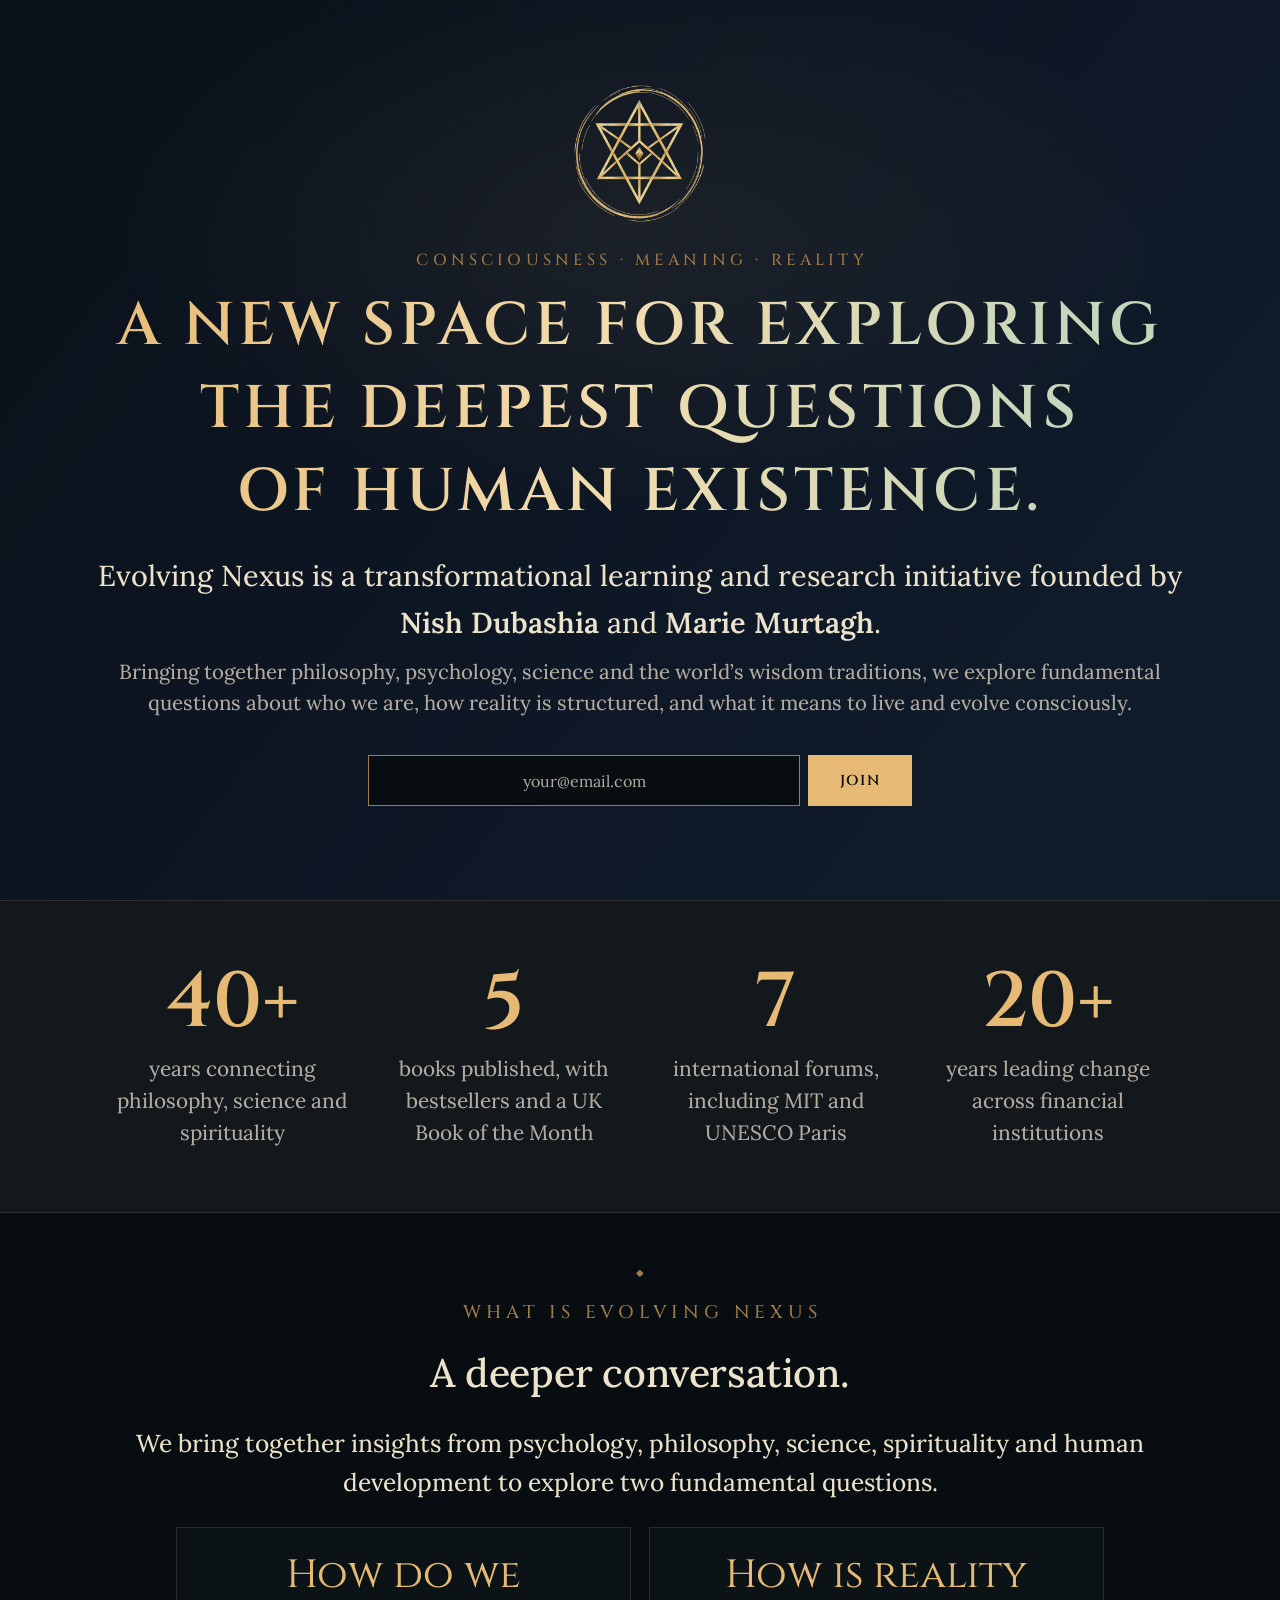
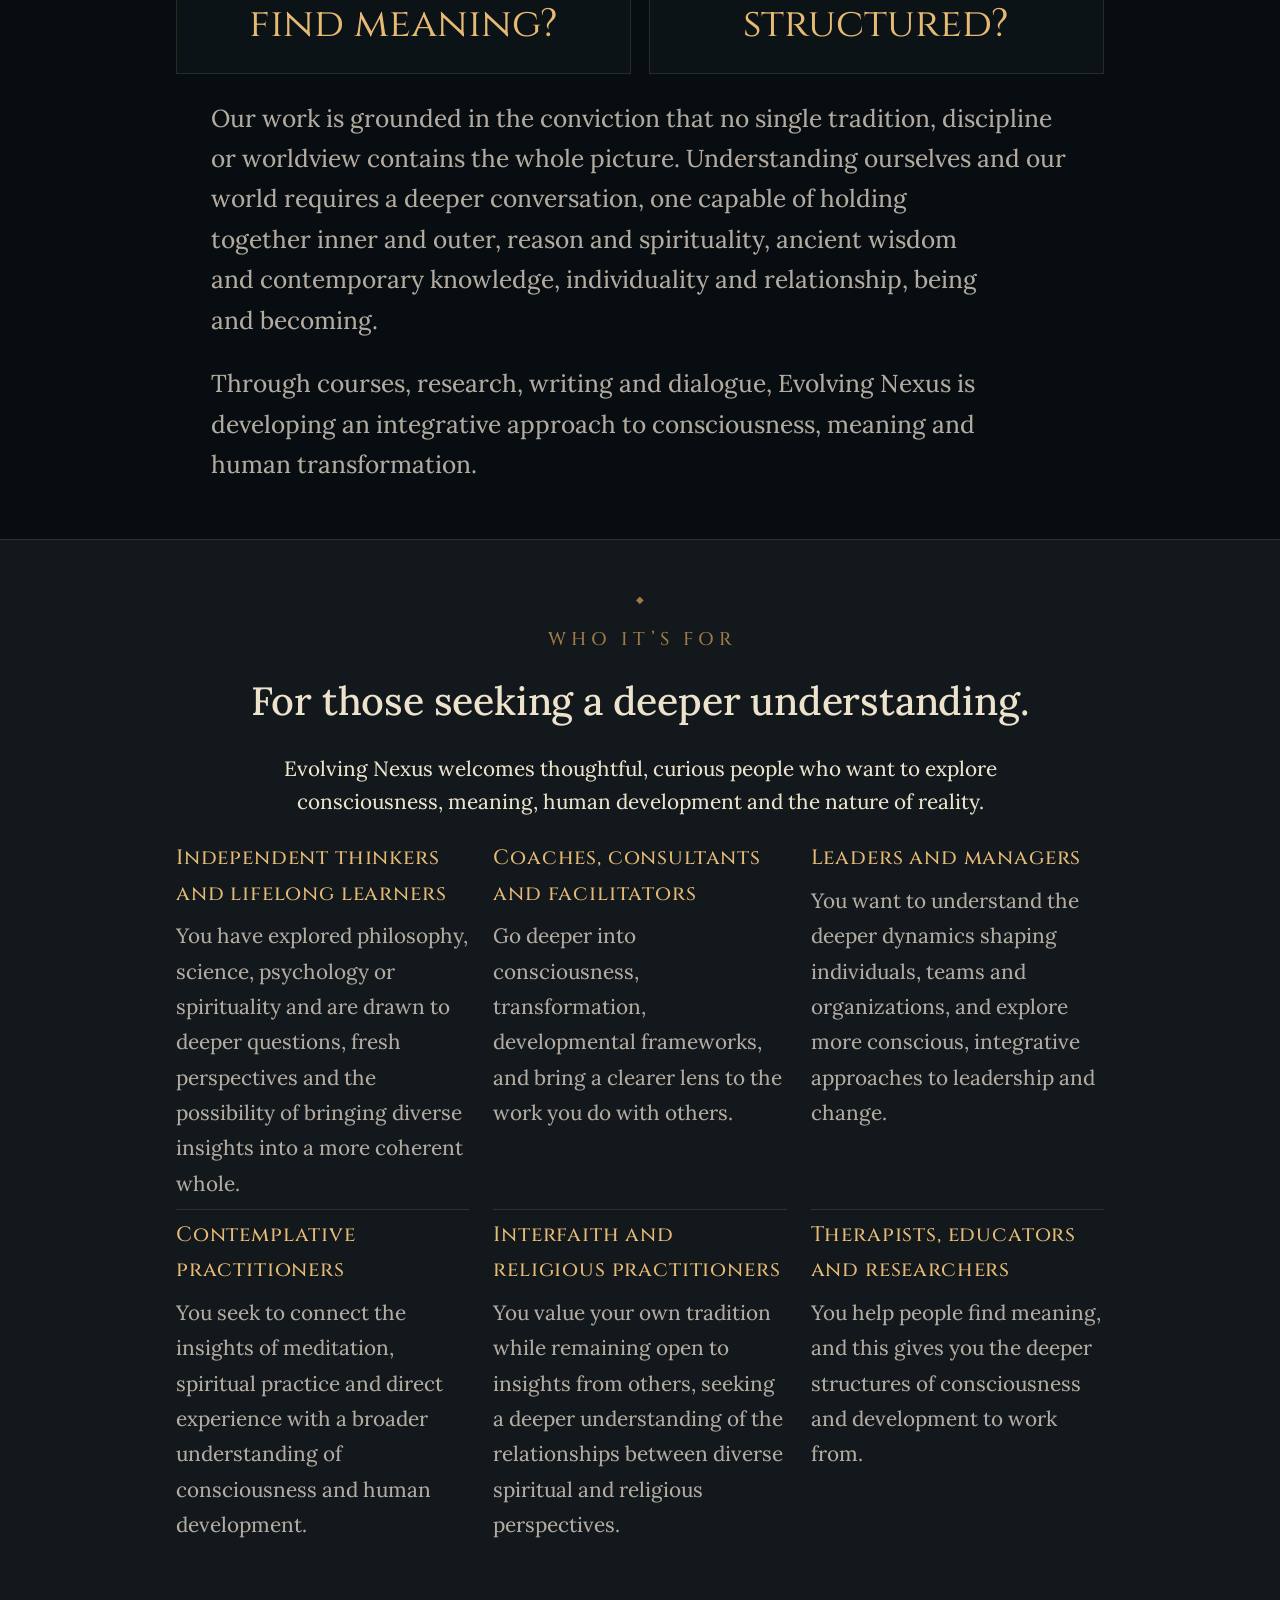
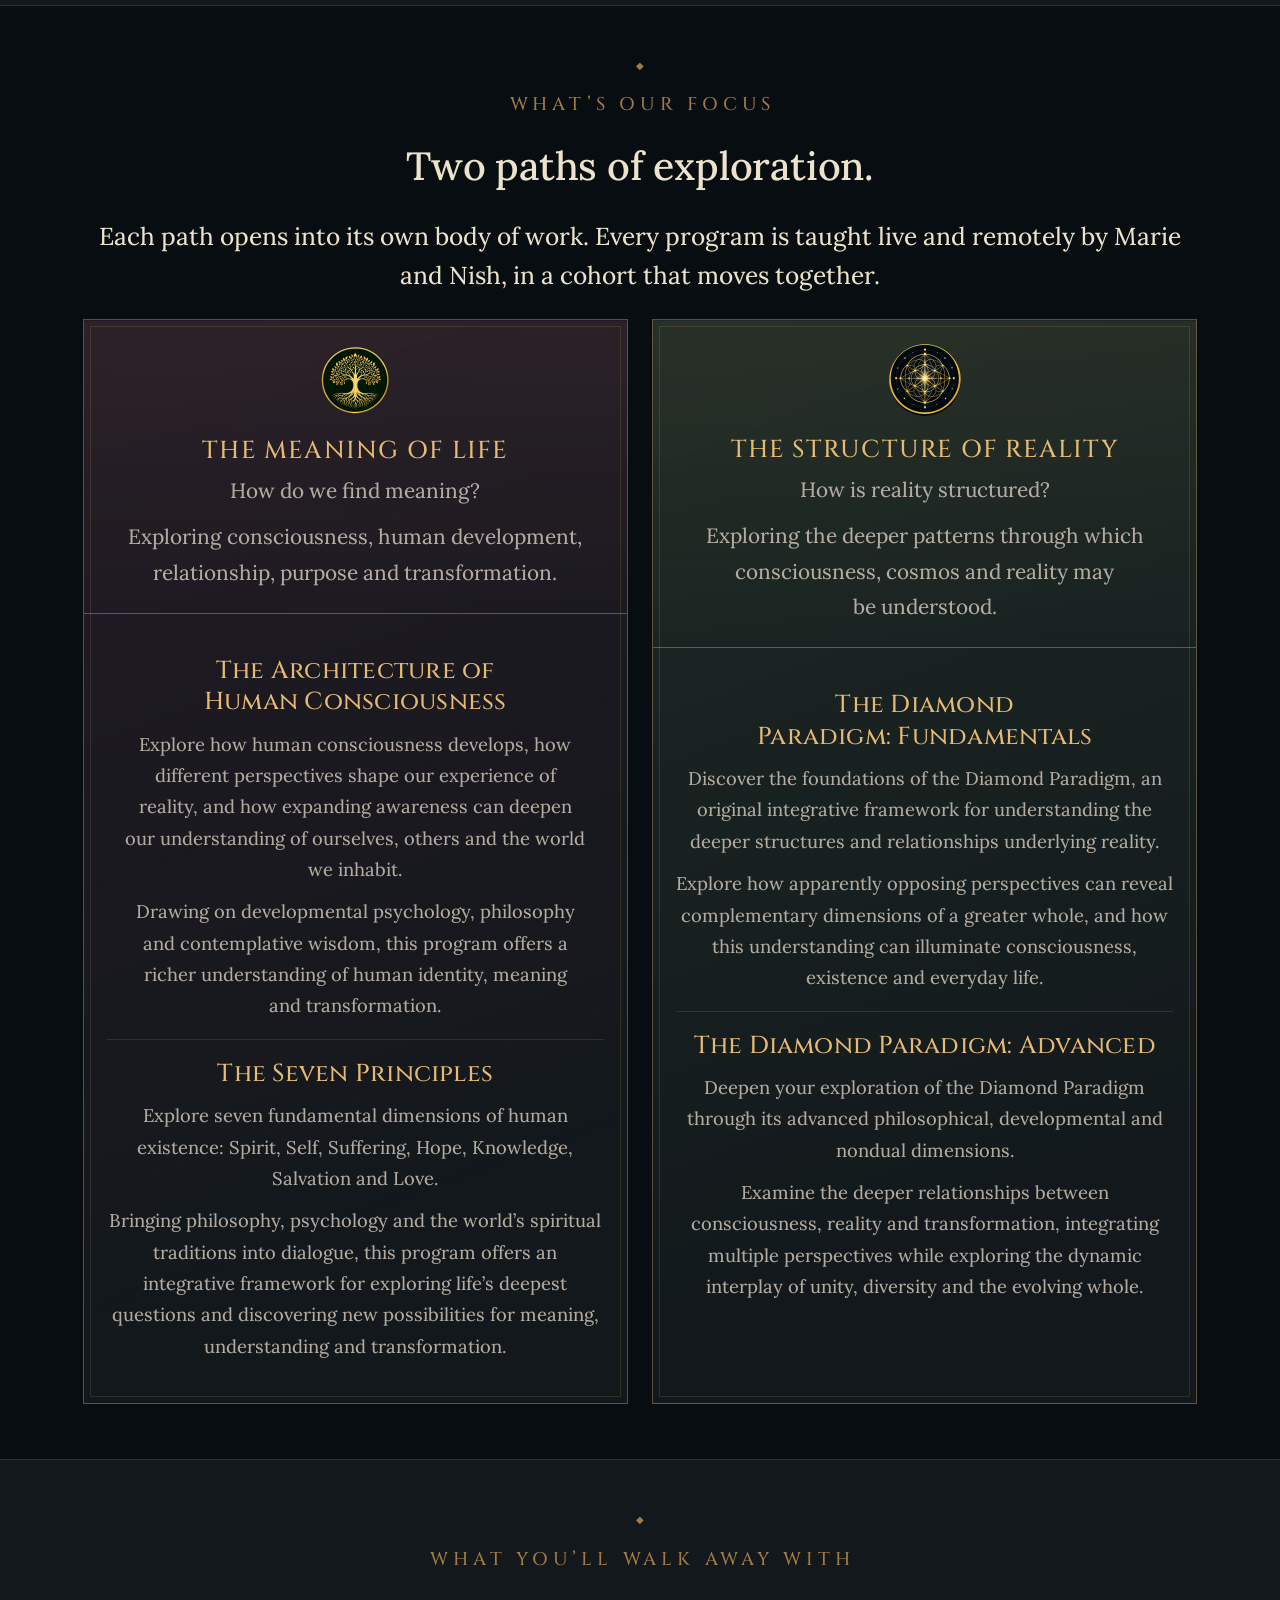
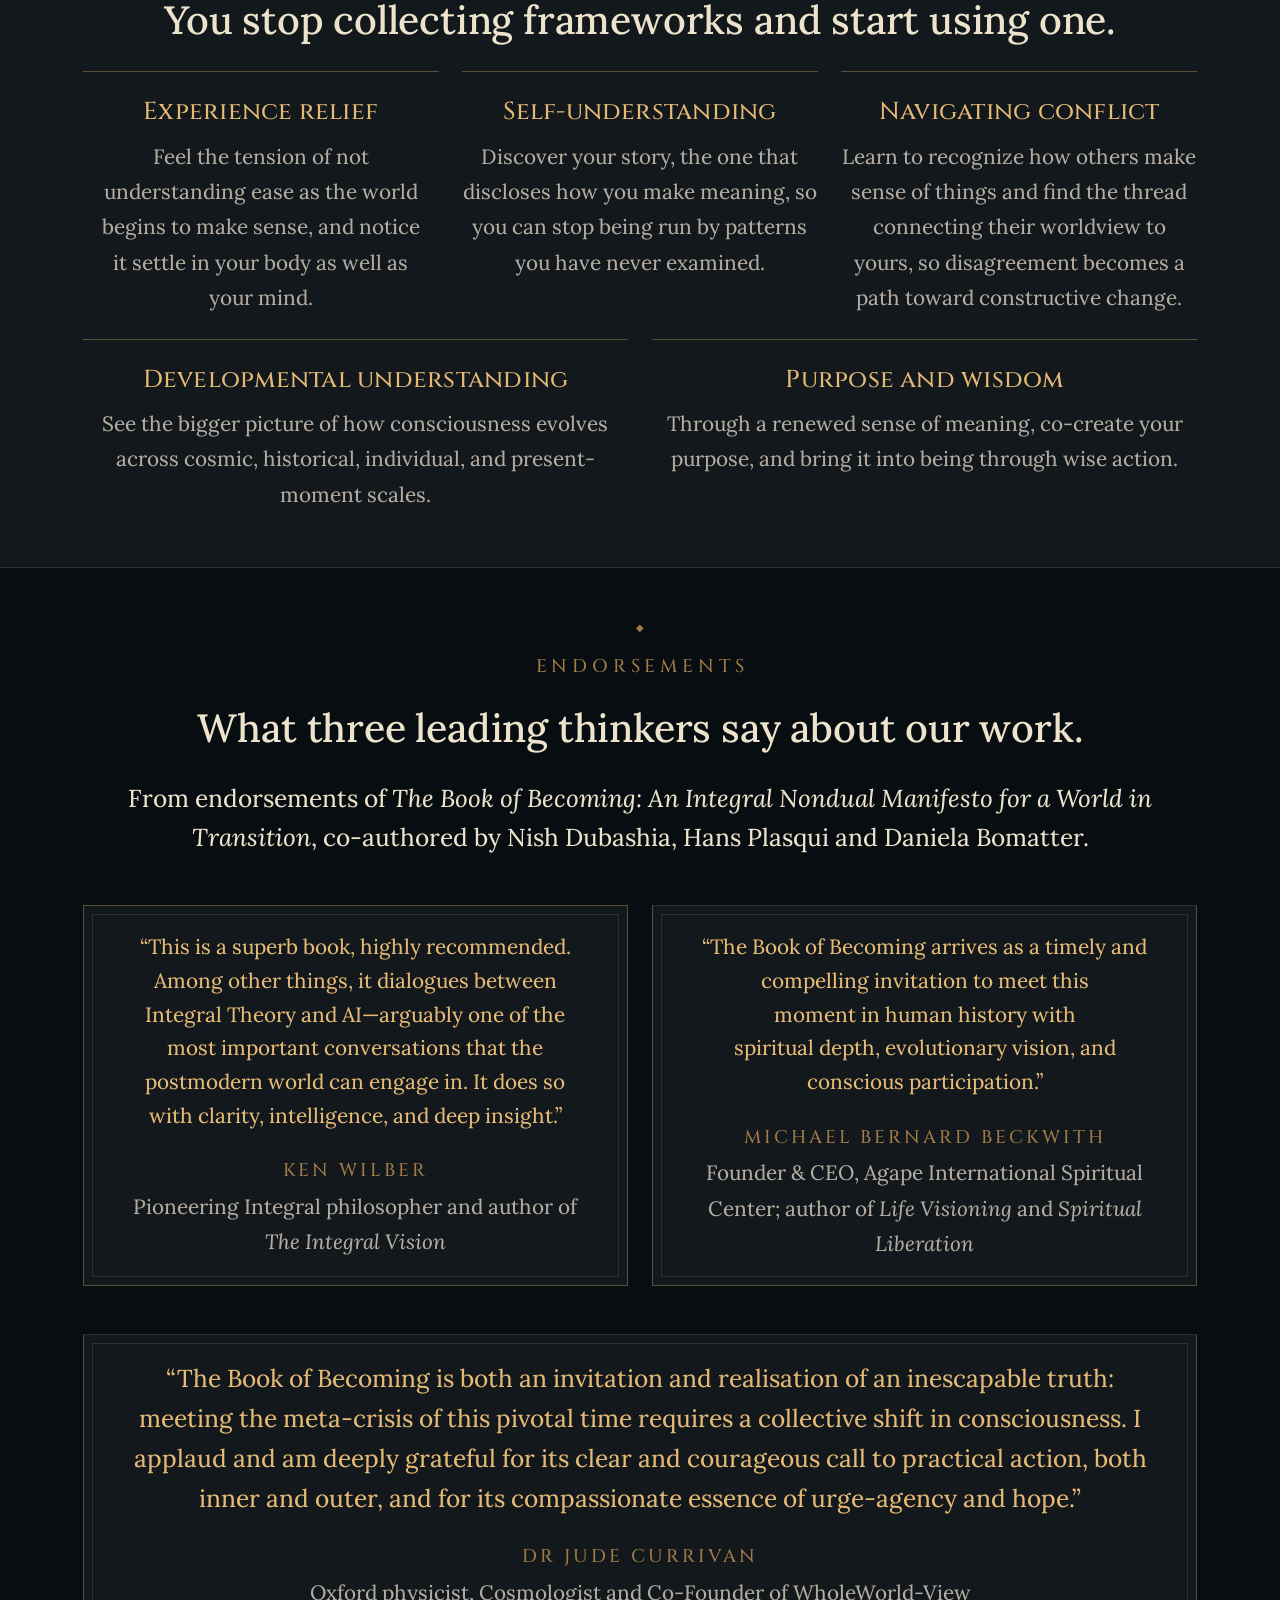
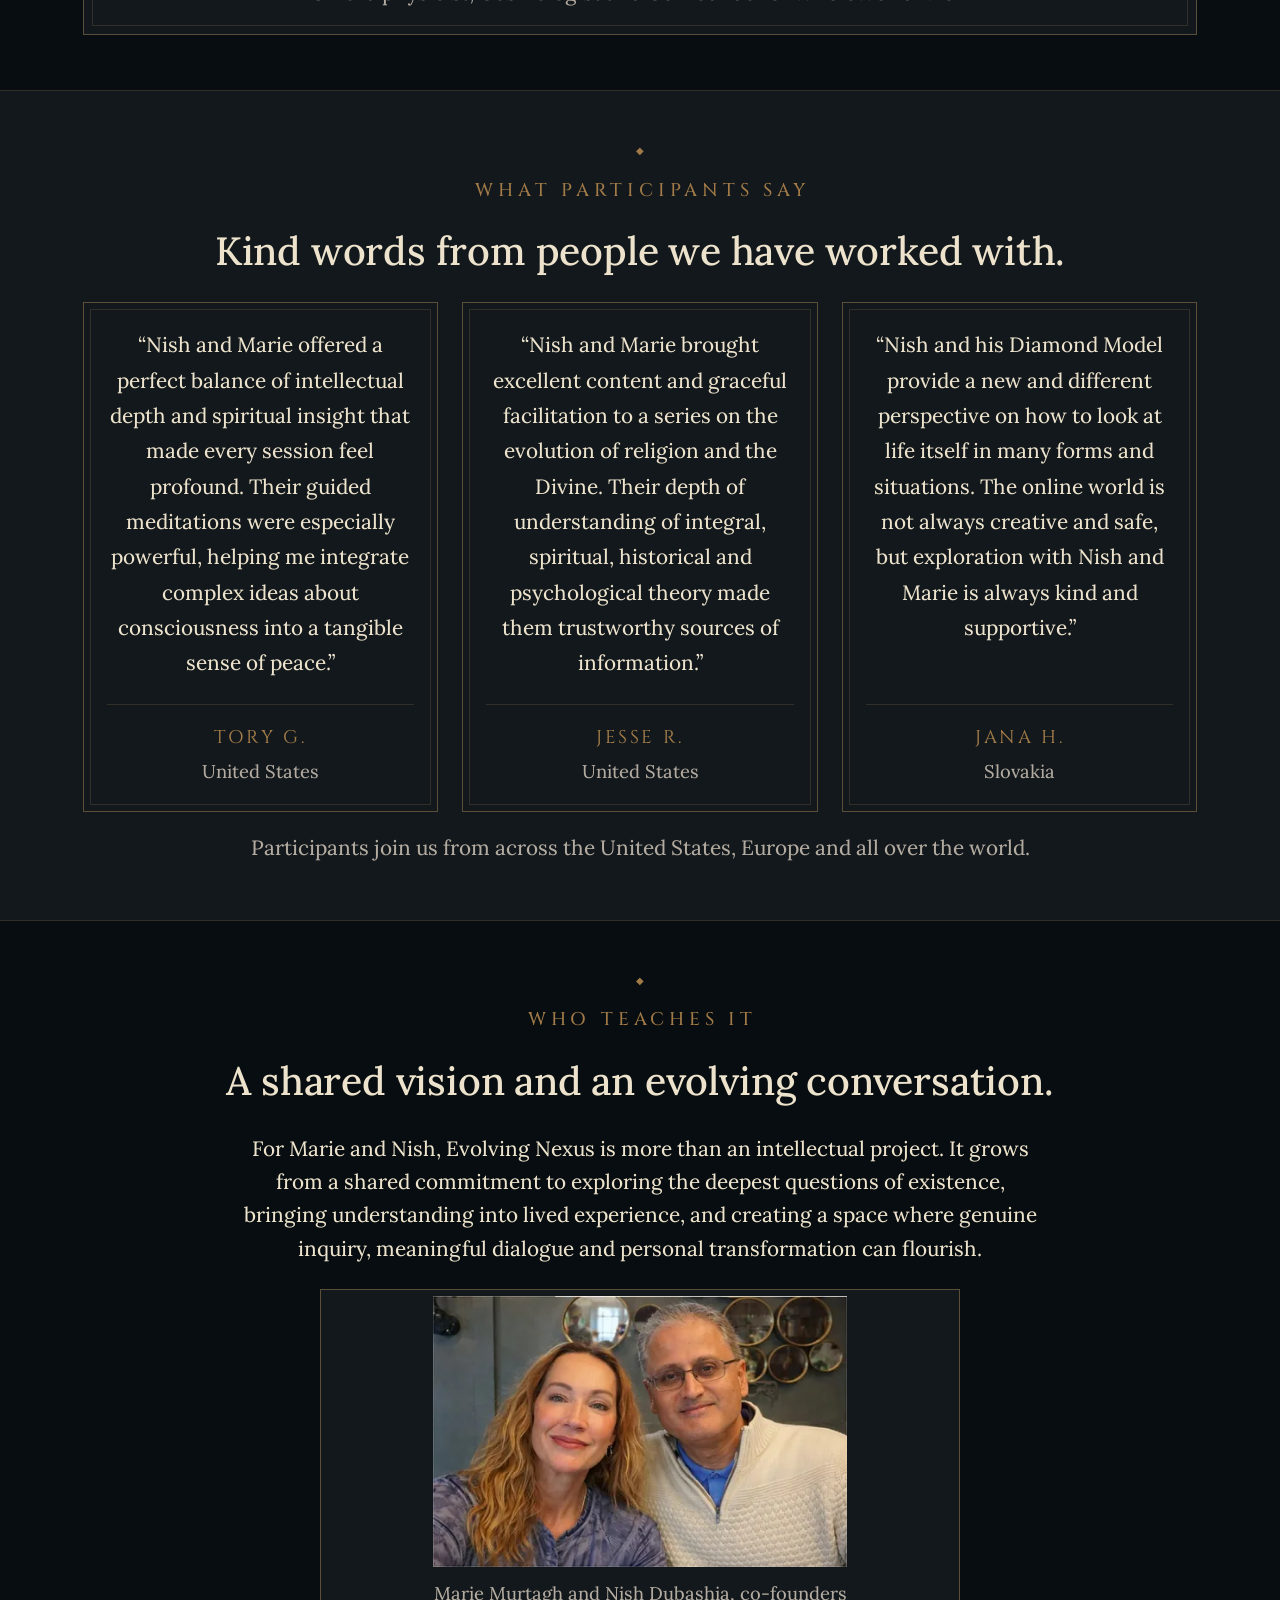
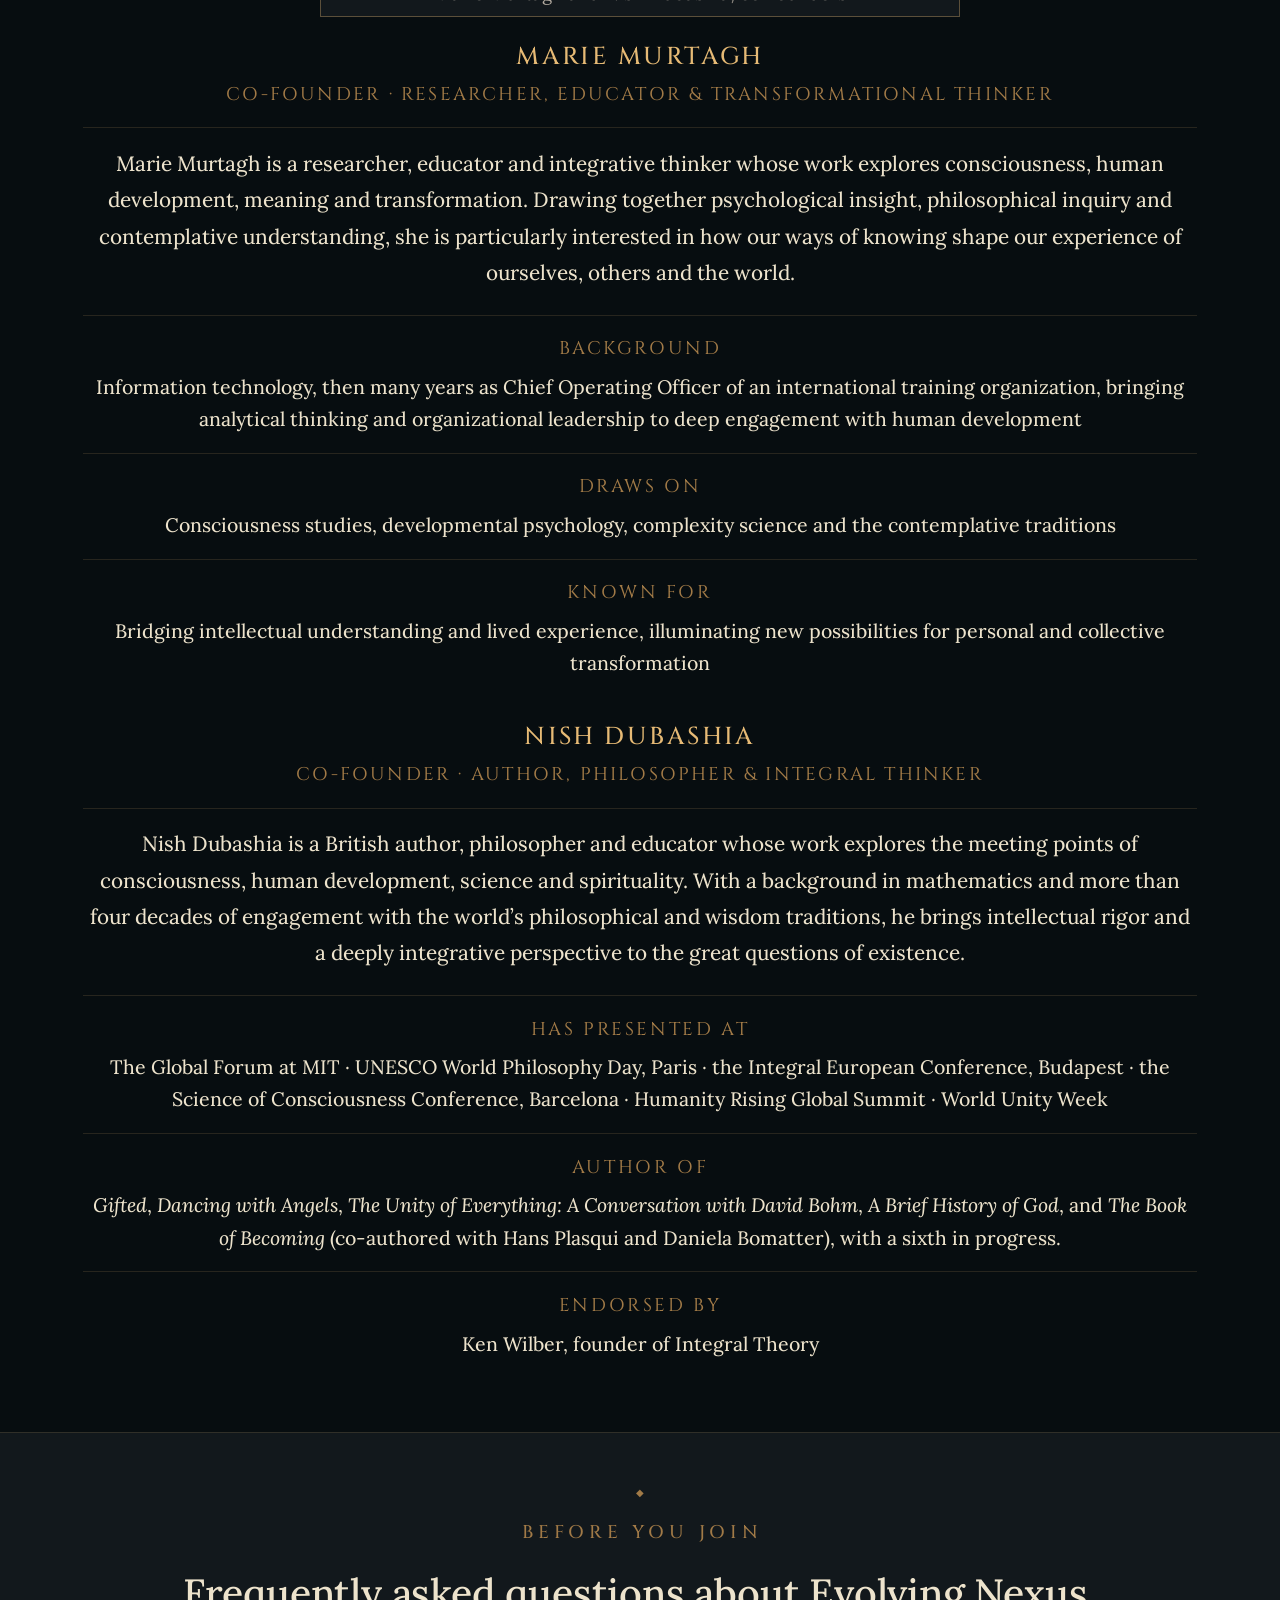
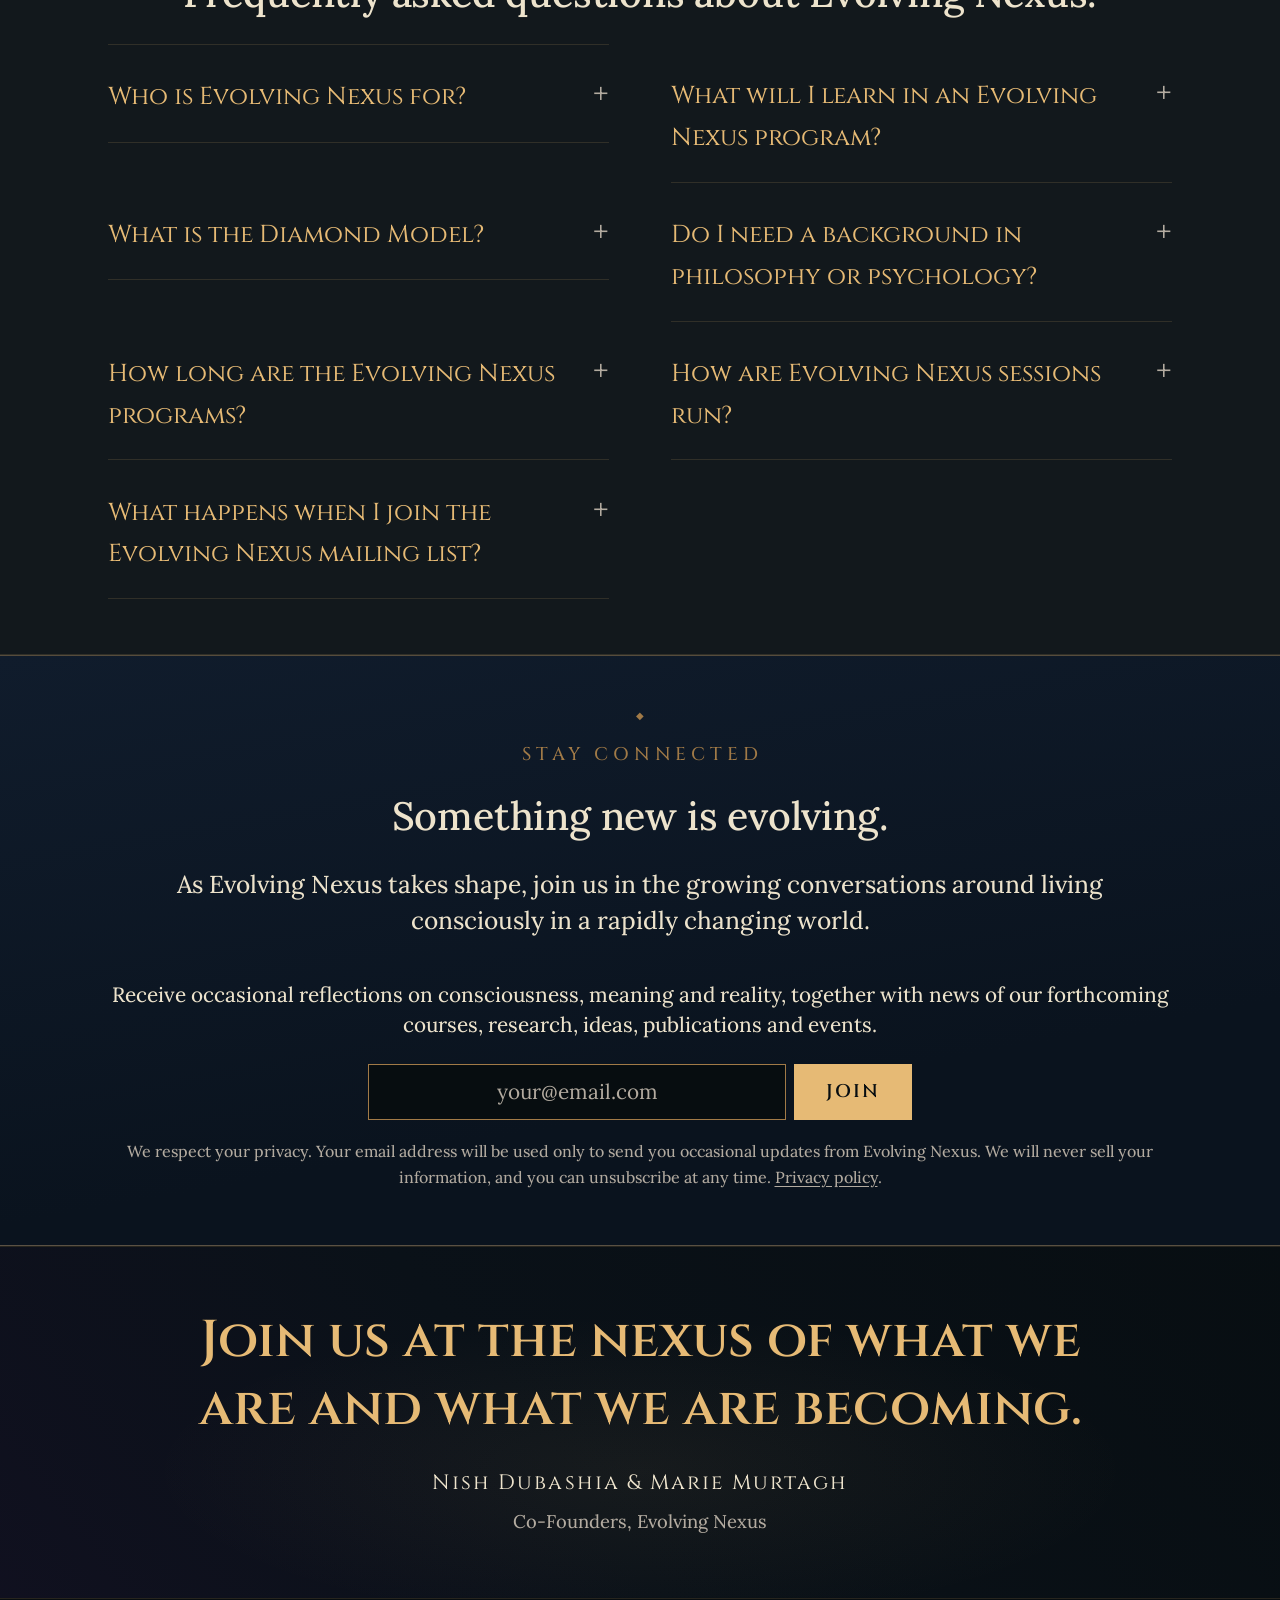
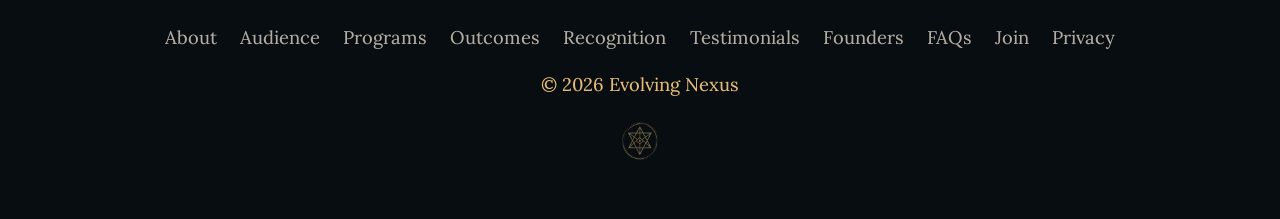
==== index.html @ c2258407 "Wider hero text on phones, founders stacked, takeaways fill the row, endorsements two up and one acr" ====
<!DOCTYPE html>
<html lang="en-US" class="no-js">
<head>
<meta charset="utf-8">
<meta name="viewport" content="width=device-width, initial-scale=1, viewport-fit=cover">

<!--
  ============================================================================
  EVOLVING NEXUS: landing page
  ============================================================================
  Section order and priorities follow the client's own conversion playbook,
  "The Ultimate Guide to Building a Landing Page That Converts", whose rule is
  that every element must build TRUST or make it EASY to act.

    nav, one CTA, sticky          hero, real photo, one action
    trust bar of specific numbers  services as benefits
    how it works, 4 steps          proof: endorsement then testimonials
    who teaches it, credentials    FAQ in dropdowns
    final call on its own band     footer with legal and contact

  Domain and contact address are the client's own, taken from their v13, not
  assumed: https://rvaov.github.io/evolving-nexus-preview. The contact address is deliberately not
  published here, only in privacy.html where the law requires it, because a
  mailto in a footer is harvested within days of going live.

  STILL OUTSTANDING, all of them things only the client can supply:
    1. MailerLite key ..... both forms now post to /api/subscribe, which is
                            api/subscribe.js. Set MAILERLITE_API_KEY, and
                            optionally MAILERLITE_GROUP_ID, in the host's
                            environment. The key must never be put in a file
                            here: anything in this page is public. Needs a
                            host that runs functions; static hosting serves
                            the page but not the endpoint.
    2. Social URLs ........ footer, and sameAs on the Organization node. Left
                            out rather than guessed: a wrong sameAs damages
                            search entity resolution.
    3. Privacy controller . legal name, trading status and postal address in
                            privacy.html, which PECR requires for marketing.
    4. Opening date ....... no date is claimed anywhere. Add one only when the
                            client can commit to it.

  Every factual claim comes from the client's own course pages, About page, or
  the three endorsements of The Book of Becoming. Nothing is invented. The rewritten copy still needs
  Marie and Nish to approve it.
  ============================================================================
-->

<script>
  /* Land on the opening, not part way down it.

     This used to depend on detecting a reload, and that detection is not
     reliable: iOS pull-to-refresh often reports the navigation as navigate
     rather than reload, and some Safari versions leave the entry empty. When
     the detection missed, the whole block bailed out and the browser's own
     scroll restoration won, which is the top of the hero being cut off.

     No detection now. If the URL carries no fragment the page belongs at the
     top, which is equally true of a first visit and a refresh, so it goes
     there unconditionally. A link someone shares with a fragment still works,
     because that case is left entirely alone. */
  (function () {
    if ('scrollRestoration' in history) history.scrollRestoration = 'manual';
    if (location.hash) return;
    var toTop = function () { if (!location.hash) scrollTo(0, 0); };
    toTop();
    addEventListener('DOMContentLoaded', toTop);
    addEventListener('load', toTop);
    /* iOS restores late, after load has fired, and again on a back/forward
       cache restore. */
    addEventListener('pageshow', function () { toTop(); setTimeout(toTop, 0); });
  })();
</script>

<title>Evolving Nexus | Consciousness, Meaning &amp; Reality</title>
<meta name="description" content="Live online programs on consciousness, meaning and the structure of reality, taught by Marie Murtagh and Nish Dubashia. Endorsed by Ken Wilber and others.">
<link rel="canonical" href="https://rvaov.github.io/evolving-nexus-preview/">

<meta name="robots" content="noindex, nofollow, noarchive, nosnippet">
<meta name="author" content="Evolving Nexus">
<meta name="theme-color" content="#070D10">
<meta name="color-scheme" content="dark">

<meta property="og:type" content="website">
<meta property="og:site_name" content="Evolving Nexus">
<meta property="og:locale" content="en_US">
<meta property="og:url" content="https://rvaov.github.io/evolving-nexus-preview/">
<meta property="og:title" content="Evolving Nexus | Consciousness, Meaning &amp; Reality">
<meta property="og:description" content="Live online programs on consciousness, meaning and the structure of reality, taught by Marie Murtagh and Nish Dubashia. Endorsed by Ken Wilber and others.">
<meta property="og:image" content="https://rvaov.github.io/evolving-nexus-preview/assets/img/og-cover.jpg">
<meta property="og:image:type" content="image/jpeg">
<meta property="og:image:width" content="1200">
<meta property="og:image:height" content="630">
<meta property="og:image:alt" content="The Evolving Nexus emblem above the words Evolving Nexus.">

<meta name="twitter:card" content="summary_large_image">
<meta name="twitter:title" content="Evolving Nexus | Consciousness, Meaning &amp; Reality">
<meta name="twitter:description" content="Live online programs on consciousness, meaning and the structure of reality. Endorsed by Ken Wilber and other leading thinkers.">
<meta name="twitter:image" content="https://rvaov.github.io/evolving-nexus-preview/assets/img/og-cover.jpg">
<meta name="twitter:image:alt" content="The Evolving Nexus emblem.">

<link rel="icon" href="assets/img/favicon.ico" sizes="32x32">
<link rel="icon" href="assets/img/favicon.svg" type="image/svg+xml">
<link rel="apple-touch-icon" href="assets/img/apple-touch-icon.png">
<link rel="manifest" href="site.webmanifest">

<link rel="preload" href="assets/fonts/lora-latin-var.woff2" as="font" type="font/woff2" crossorigin>
<link rel="preload" as="image" href="assets/img/founders-700.webp" type="image/webp" fetchpriority="high">

<link rel="stylesheet" href="assets/css/styles.css?v=2cc1bca3">
<script>document.documentElement.classList.replace('no-js','js');</script>

<!-- Structured data. The playbook calls out FAQ schema specifically, because
     answers can surface directly in search. Testimonials are deliberately NOT
     marked up as Review and there is no aggregateRating: self-serving review
     markup on your own Organization is against Google's guidelines. -->
<script type="application/ld+json">
{
  "@context": "https://schema.org",
  "@graph": [
    {
      "@type": [
        "Organization",
        "EducationalOrganization"
      ],
      "@id": "https://rvaov.github.io/evolving-nexus-preview/#organization",
      "name": "Evolving Nexus",
      "url": "https://rvaov.github.io/evolving-nexus-preview/",
      "description": "Evolving Nexus is a transformational learning and research initiative founded by Nish Dubashia and Marie Murtagh. It brings together insights from psychology, philosophy, science, spirituality and human development to explore two fundamental questions: how do we find meaning, and how is reality structured?",
      "logo": {
        "@type": "ImageObject",
        "@id": "https://rvaov.github.io/evolving-nexus-preview/#logo",
        "url": "https://rvaov.github.io/evolving-nexus-preview/assets/img/emblem-nexus.png",
        "width": 456,
        "height": 472
      },
      "image": {
        "@id": "https://rvaov.github.io/evolving-nexus-preview/#logo"
      },
      "founder": [
        {
          "@id": "https://rvaov.github.io/evolving-nexus-preview/#marie-murtagh"
        },
        {
          "@id": "https://rvaov.github.io/evolving-nexus-preview/#nish-dubashia"
        }
      ],
      "knowsAbout": [
        "Consciousness studies",
        "Integral theory",
        "Nondualism",
        "Philosophy of mind",
        "Human development",
        "Developmental psychology",
        "Transformational learning",
        "Philosophy of religion",
        "The Diamond Model"
      ],
      "hasOfferCatalog": {
        "@type": "OfferCatalog",
        "name": "Programs",
        "itemListElement": [
          {
            "@type": "Course",
            "name": "The Architecture of Human Consciousness",
            "provider": {
              "@id": "https://rvaov.github.io/evolving-nexus-preview/#organization"
            },
            "inLanguage": "en",
            "courseMode": "online",
            "teaches": "Explore how human consciousness develops, how different perspectives shape our experience of reality, and how expanding awareness can deepen our understanding of ourselves, others and the world we inhabit.",
            "description": "Explore how human consciousness develops, how different perspectives shape our experience of reality, and how expanding awareness can deepen our understanding of ourselves, others and the world we inhabit. Drawing on developmental psychology, philosophy and contemplative wisdom, this program offers a richer understanding of human identity, meaning and transformation. Part of The Meaning of Life stream at Evolving Nexus."
          },
          {
            "@type": "Course",
            "name": "The Seven Principles",
            "provider": {
              "@id": "https://rvaov.github.io/evolving-nexus-preview/#organization"
            },
            "inLanguage": "en",
            "courseMode": "online",
            "teaches": "Explore seven fundamental dimensions of human existence: Spirit, Self, Suffering, Hope, Knowledge, Salvation and Love.",
            "description": "Explore seven fundamental dimensions of human existence: Spirit, Self, Suffering, Hope, Knowledge, Salvation and Love. Bringing philosophy, psychology and the world’s spiritual traditions into dialogue, this program offers an integrative framework for exploring life’s deepest questions and discovering new possibilities for meaning, understanding and transformation. Part of The Meaning of Life stream at Evolving Nexus."
          },
          {
            "@type": "Course",
            "name": "The Diamond Paradigm: Fundamentals",
            "provider": {
              "@id": "https://rvaov.github.io/evolving-nexus-preview/#organization"
            },
            "inLanguage": "en",
            "courseMode": "online",
            "teaches": "Discover the foundations of the Diamond Paradigm, an original integrative framework for understanding the deeper structures and relationships underlying reality.",
            "description": "Discover the foundations of the Diamond Paradigm, an original integrative framework for understanding the deeper structures and relationships underlying reality. Explore how apparently opposing perspectives can reveal complementary dimensions of a greater whole, and how this understanding can illuminate consciousness, existence and everyday life. Part of The Structure of Reality stream at Evolving Nexus."
          },
          {
            "@type": "Course",
            "name": "The Diamond Paradigm: Advanced",
            "provider": {
              "@id": "https://rvaov.github.io/evolving-nexus-preview/#organization"
            },
            "inLanguage": "en",
            "courseMode": "online",
            "teaches": "Deepen your exploration of the Diamond Paradigm through its advanced philosophical, developmental and nondual dimensions.",
            "description": "Deepen your exploration of the Diamond Paradigm through its advanced philosophical, developmental and nondual dimensions. Examine the deeper relationships between consciousness, reality and transformation, integrating multiple perspectives while exploring the dynamic interplay of unity, diversity and the evolving whole. Part of The Structure of Reality stream at Evolving Nexus."
          }
        ]
      },
      "slogan": "Consciousness, Meaning, Reality",
      "areaServed": [
        {
          "@type": "Place",
          "name": "United States"
        },
        {
          "@type": "Place",
          "name": "Europe"
        }
      ]
    },
    {
      "@type": "Person",
      "@id": "https://rvaov.github.io/evolving-nexus-preview/#marie-murtagh",
      "name": "Marie Murtagh",
      "givenName": "Marie",
      "familyName": "Murtagh",
      "jobTitle": "Co-Founder",
      "description": "Transformation specialist and facilitator. Twenty years leading large-scale transformation programs across major financial institutions and consulting firms, and formerly Chief Operating Officer of an international training organization.",
      "knowsAbout": [
        {
          "@type": "Thing",
          "name": "Consciousness",
          "sameAs": "https://en.wikipedia.org/wiki/Consciousness"
        },
        {
          "@type": "Thing",
          "name": "Developmental psychology",
          "sameAs": "https://en.wikipedia.org/wiki/Developmental_psychology"
        },
        "Complexity science",
        "Contemplative practice"
      ],
      "worksFor": {
        "@id": "https://rvaov.github.io/evolving-nexus-preview/#organization"
      }
    },
    {
      "@type": "Person",
      "@id": "https://rvaov.github.io/evolving-nexus-preview/#nish-dubashia",
      "name": "Nish Dubashia",
      "givenName": "Nish",
      "familyName": "Dubashia",
      "jobTitle": "Co-Founder",
      "nationality": "British",
      "description": "British author, philosopher and educator. Creator of the Diamond Model, author of five books, and a speaker at the Global Forum at MIT, UNESCO World Philosophy Day and the Integral European Conference.",
      "knowsAbout": [
        {
          "@type": "Thing",
          "name": "Integral theory",
          "sameAs": "https://en.wikipedia.org/wiki/Integral_theory"
        },
        {
          "@type": "Thing",
          "name": "Nondualism",
          "sameAs": "https://en.wikipedia.org/wiki/Nondualism"
        },
        {
          "@type": "Thing",
          "name": "Consciousness",
          "sameAs": "https://en.wikipedia.org/wiki/Consciousness"
        },
        {
          "@type": "Thing",
          "name": "Spiral Dynamics",
          "sameAs": "https://en.wikipedia.org/wiki/Spiral_Dynamics"
        },
        "The Diamond Model"
      ],
      "worksFor": {
        "@id": "https://rvaov.github.io/evolving-nexus-preview/#organization"
      }
    },
    {
      "@type": "DefinedTerm",
      "@id": "https://rvaov.github.io/evolving-nexus-preview/#diamond-model",
      "name": "Diamond Model",
      "description": "A framework for understanding the structure of reality, created by Nish Dubashia over four decades of study across philosophy, science and the contemplative traditions. It is the basis of the Structure of Reality programs at Evolving Nexus.",
      "inDefinedTermSet": {
        "@type": "DefinedTermSet",
        "name": "Evolving Nexus"
      },
      "creator": {
        "@id": "https://rvaov.github.io/evolving-nexus-preview/#nish-dubashia"
      }
    },
    {
      "@type": "WebSite",
      "@id": "https://rvaov.github.io/evolving-nexus-preview/#website",
      "url": "https://rvaov.github.io/evolving-nexus-preview/",
      "name": "Evolving Nexus",
      "inLanguage": "en-US",
      "publisher": {
        "@id": "https://rvaov.github.io/evolving-nexus-preview/#organization"
      }
    },
    {
      "@type": "WebPage",
      "@id": "https://rvaov.github.io/evolving-nexus-preview/#webpage",
      "url": "https://rvaov.github.io/evolving-nexus-preview/",
      "name": "Evolving Nexus | Consciousness, Meaning & Reality",
      "isPartOf": {
        "@id": "https://rvaov.github.io/evolving-nexus-preview/#website"
      },
      "about": {
        "@id": "https://rvaov.github.io/evolving-nexus-preview/#organization"
      },
      "primaryImageOfPage": {
        "@id": "https://rvaov.github.io/evolving-nexus-preview/#logo"
      },
      "inLanguage": "en-US",
      "mentions": [
        {
          "@type": "Thing",
          "name": "Consciousness",
          "sameAs": "https://en.wikipedia.org/wiki/Consciousness"
        },
        {
          "@type": "Thing",
          "name": "Meaning of life",
          "sameAs": "https://en.wikipedia.org/wiki/Meaning_of_life"
        },
        {
          "@type": "Thing",
          "name": "Integral theory",
          "sameAs": "https://en.wikipedia.org/wiki/Integral_theory"
        },
        {
          "@type": "Thing",
          "name": "Nondualism",
          "sameAs": "https://en.wikipedia.org/wiki/Nondualism"
        },
        {
          "@type": "Thing",
          "name": "Developmental psychology",
          "sameAs": "https://en.wikipedia.org/wiki/Developmental_psychology"
        },
        {
          "@type": "Person",
          "name": "Ken Wilber",
          "sameAs": "https://en.wikipedia.org/wiki/Ken_Wilber"
        },
        {
          "@id": "https://rvaov.github.io/evolving-nexus-preview/#diamond-model"
        }
      ]
    },
    {
      "@type": "FAQPage",
      "@id": "https://rvaov.github.io/evolving-nexus-preview/#faq",
      "isPartOf": {
        "@id": "https://rvaov.github.io/evolving-nexus-preview/#webpage"
      },
      "mainEntity": [
        {
          "@type": "Question",
          "name": "Who is Evolving Nexus for?",
          "acceptedAnswer": {
            "@type": "Answer",
            "text": "Evolving Nexus welcomes coaches, consultants, facilitators, leaders, therapists, educators, researchers, contemplative practitioners and independent thinkers. What unites them is a curiosity about consciousness, human development, meaning and reality. No prior study is required."
          }
        },
        {
          "@type": "Question",
          "name": "What will I learn in an Evolving Nexus program?",
          "acceptedAnswer": {
            "@type": "Answer",
            "text": "You will explore how consciousness develops, how perspectives shape understanding, and how deeper insight enriches life. The Meaning of Life stream covers consciousness, development, relationship and purpose, while the Structure of Reality stream investigates the patterns underlying existence."
          }
        },
        {
          "@type": "Question",
          "name": "What is the Diamond Model?",
          "acceptedAnswer": {
            "@type": "Answer",
            "text": "It is Nish Dubashia’s original framework for understanding the structure of reality, refined over four decades across philosophy, science and the contemplative traditions, and the foundation of the Structure of Reality programs. It is his own work rather than a synthesis of other people’s ideas."
          }
        },
        {
          "@type": "Question",
          "name": "Do I need a background in philosophy or psychology?",
          "acceptedAnswer": {
            "@type": "Answer",
            "text": "No. Our introductory programs are accessible without prior academic study. Whether you are new to these questions or have explored them for many years, Evolving Nexus offers opportunities to deepen your understanding, connect different perspectives and participate in meaningful dialogue."
          }
        },
        {
          "@type": "Question",
          "name": "How long are the Evolving Nexus programs?",
          "acceptedAnswer": {
            "@type": "Answer",
            "text": "One live session a week, plus reading or practice in between. Courses run six or eight sessions depending on which one. They are taught as seminars rather than lectures, so the discussion carries much of the learning."
          }
        },
        {
          "@type": "Question",
          "name": "How are Evolving Nexus sessions run?",
          "acceptedAnswer": {
            "@type": "Answer",
            "text": "Live and remote, with both Marie Murtagh and Nish Dubashia present, in a cohort that moves through the material together. Cohorts run across the United States and Europe, and session times are set so people in both can attend live."
          }
        },
        {
          "@type": "Question",
          "name": "What happens when I join the Evolving Nexus mailing list?",
          "acceptedAnswer": {
            "@type": "Answer",
            "text": "You receive occasional reflections on consciousness, meaning and reality, and word of new courses, research and events as they are announced. One email to confirm, and nothing you did not ask for."
          }
        }
      ],
      "about": {
        "@id": "https://rvaov.github.io/evolving-nexus-preview/#organization"
      },
      "inLanguage": "en-US"
    },
    {
      "@type": "Book",
      "@id": "https://rvaov.github.io/evolving-nexus-preview/#book-of-becoming",
      "name": "The Book of Becoming: An Integral Nondual Manifesto for a World in Transition",
      "author": [
        {
          "@id": "https://rvaov.github.io/evolving-nexus-preview/#nish-dubashia"
        },
        {
          "@type": "Person",
          "name": "Hans Plasqui"
        },
        {
          "@type": "Person",
          "name": "Daniela Bomatter"
        }
      ],
      "review": [
        {
          "@type": "Review",
          "author": {
            "@type": "Person",
            "name": "Ken Wilber",
            "sameAs": "https://en.wikipedia.org/wiki/Ken_Wilber",
            "description": "Pioneering Integral philosopher and author of The Integral Vision"
          },
          "reviewBody": "This is a superb book, highly recommended. Among other things, it dialogues between Integral Theory and AI—arguably one of the most important conversations that the postmodern world can engage in. It does so with clarity, intelligence, and deep insight.",
          "itemReviewed": {
            "@id": "https://rvaov.github.io/evolving-nexus-preview/#book-of-becoming"
          }
        },
        {
          "@type": "Review",
          "author": {
            "@type": "Person",
            "name": "Michael Bernard Beckwith",
            "description": "Founder & CEO, Agape International Spiritual Center; author of Life Visioning and Spiritual Liberation"
          },
          "reviewBody": "The Book of Becoming arrives as a timely and compelling invitation to meet this moment in human history with spiritual depth, evolutionary vision, and conscious participation.",
          "itemReviewed": {
            "@id": "https://rvaov.github.io/evolving-nexus-preview/#book-of-becoming"
          }
        },
        {
          "@type": "Review",
          "author": {
            "@type": "Person",
            "name": "Dr Jude Currivan",
            "description": "Oxford physicist, Cosmologist and Co-Founder of WholeWorld-View"
          },
          "reviewBody": "The Book of Becoming is both an invitation and realisation of an inescapable truth: meeting the meta-crisis of this pivotal time requires a collective shift in consciousness. I applaud and am deeply grateful for its clear and courageous call to practical action, both inner and outer, and for its compassionate essence of urge-agency and hope.",
          "itemReviewed": {
            "@id": "https://rvaov.github.io/evolving-nexus-preview/#book-of-becoming"
          }
        }
      ]
    }
  ]
}
</script>
</head>

<body>

<a class="skip-link" href="#main">Skip to content</a>

<!-- NAV. Sticky so the action is never off-screen, one CTA, nothing else to
     weigh up. The playbook: "Too many choices = people freeze and leave." -->
<nav class="nav" id="nav" aria-label="Primary">
  <div class="nav__inner">
    <a class="lockup" href="#home" aria-label="Evolving Nexus, home">
      <picture>
        <source srcset="assets/img/emblem-nexus.webp" type="image/webp">
        <img class="lockup__mark" src="assets/img/emblem-nexus.png"
             width="456" height="472" alt="" decoding="async">
      </picture>
      <span class="lockup__word">Evolving Nexus</span>
    </a>
    <a class="btn btn--sm" href="#join">Join</a>
  </div>
</nav>

<main id="main">

  <!-- ═══════════ HERO ═══════════
       What it is, who it is for, one action, and a real photograph of the two
       people. The playbook: "REAL photos only. People spot stock photos
       instantly." -->
  <header class="hero" id="home">
    <div class="shell">
      <a class="hero__home" href="#home" aria-label="Evolving Nexus, home">
        <picture>
          <source srcset="assets/img/emblem-nexus.webp" type="image/webp">
          <img class="hero__mark" src="assets/img/emblem-nexus.png"
               width="456" height="472" decoding="async"
               alt="The Evolving Nexus emblem: a star tetrahedron enclosed by a circle.">
        </picture>
      </a>

      <p class="eyebrow">Consciousness&nbsp;&middot; Meaning&nbsp;&middot; Reality</p>

      <h1 class="hero__title">A new space for exploring the deepest questions of human existence.</h1>

      <!-- The client's own v13 wording, verbatim. -->
      <p class="hero__sub">
        Evolving Nexus is a transformational learning and research initiative
        founded by <strong>Nish Dubashia</strong> and <strong>Marie Murtagh</strong>.
      </p>

      <!-- Added at the client's request, directly beneath the opening
           sentence. Set a step below it: the first line says who they are and
           the second what they do, and two lines at the same size in an
           opening that has to fit one screen reads as a paragraph rather than
           a statement with its gloss. -->
      <p class="hero__sub hero__sub--more">
        Bringing together philosophy, psychology, science and the world&rsquo;s
        wisdom traditions, we explore fundamental questions about who we are,
        how reality is structured, and what it means to live and evolve
        consciously.
      </p>

      <!-- One calm action. Theirs ends the opening here, and for a decision
           taken over weeks rather than minutes that is the right call: the
           reader is not being rescued from a flooding bathroom. The form is a
           scroll away, and the nav carries it from then on. -->
      <!-- The field itself, not a link to one. "Stay Connected" as a button
           said nothing about what pressing it does; asking for the address
           here removes a step and states the offer plainly. -->
      <form class="capture js-join" data-demo="true" method="post"
            action="/api/subscribe"
            data-endpoint="/api/subscribe"
            novalidate>
        <div class="capture__row">
          <label class="visually-hidden" for="email-hero">Email address</label>
          <input class="capture__input" type="email" id="email-hero" name="email"
                 placeholder="your@email.com" autocomplete="email" inputmode="email"
                 spellcheck="false" required>
          <div class="hp" aria-hidden="true">
            <label for="company-hero">Company</label>
            <input type="text" id="company-hero" name="company" tabindex="-1" autocomplete="off">
          </div>
          <button class="btn" type="submit" data-label="Join">Join</button>
        </div>
        <p class="capture__status" role="status" aria-live="polite" hidden></p>
      </form>
        <div class="capture__done" hidden tabindex="-1" role="status" aria-live="polite">
          <p class="capture__done-mark" aria-hidden="true">&#9670;</p>
          <p class="capture__done-title">Welcome, you&rsquo;re on the list!</p>
          <p class="capture__done-note">
            Check your inbox! One email is on its way to confirm you wanted to
            join. If it is not there in a few minutes, please look in your spam
            folder.
          </p>
        </div>


    </div>
  </header>


  <!-- ═══════════ TRUST BAR ═══════════
       "Specific numbers: '500+ Five-Star Reviews' beats 'Lots of great
       reviews.' Our brains trust exact numbers." Every figure is the client's
       own, from their About page. -->
  <section class="trust" aria-label="Credentials">
    <div class="trust__grid">
      <p><span class="trust__num">40+</span><span class="trust__label">years connecting philosophy, science and spirituality</span></p>
      <p><span class="trust__num">5</span><span class="trust__label">books published, with bestsellers and a UK Book of the Month</span></p>
      <p><span class="trust__num">7</span><span class="trust__label">international forums, including MIT and UNESCO Paris</span></p>
      <p><span class="trust__num">20+</span><span class="trust__label">years leading change across financial institutions</span></p>
    </div>
  </section>

  <!-- ═══════════ MISSION ═══════════
       The client's own v13 statement of the work, used verbatim. This is the
       definitional paragraph both the reader and the crawler need early. -->
  <section class="section" id="about" aria-labelledby="about-h">
    <div class="shell">
      <p class="mark" aria-hidden="true">◆</p>
      <h2 class="eyebrow" id="about-h">What is Evolving Nexus</h2>
      <p class="h2">A deeper conversation.</p>

      <p class="lede">
        We bring together insights from psychology, philosophy, science,
        spirituality and human development to explore two fundamental questions.
      </p>

      <!-- Meaning of Life first, Structure of Reality second, matching the
           order the two streams take everywhere else on the page. -->
      <!-- "within it" referred to reality, which used to be named in the line
           above. Reordering the pair left the pronoun with nothing to point
           at, so it is gone. This is also the form the client's own document
           uses and the form the Programs section already carries, so the page
           now asks the question one way rather than two. -->
      <ul class="qpair" role="list">
        <li><span class="qpair__q">How do we find meaning?</span></li>
        <li><span class="qpair__q">How is reality structured?</span></li>
      </ul>

      <div class="prose">
        <p>
          Our work is grounded in the conviction that no single tradition,
          discipline or worldview contains the whole picture. Understanding
          ourselves and our world requires a deeper conversation, one capable of
          holding together inner and outer, reason and spirituality, ancient
          wisdom and contemporary knowledge, individuality and relationship,
          being and becoming.
        </p>
        <p>
          Through courses, research, writing and dialogue, Evolving Nexus is
          developing an integrative approach to consciousness, meaning and human
          transformation.
        </p>
      </div>
    </div>
  </section>
  <!-- Who it is for. A reader decides "is this me" before anything else, and
       the page had no answer. Every line is lifted from the audience sections
       of the client's own four course pages. -->
  <section class="section section--tint" id="audience" aria-labelledby="audience-h">
    <div class="shell">
      <p class="mark" aria-hidden="true">&#9670;</p>
      <h2 class="eyebrow" id="audience-h">Who it’s for</h2>
      <p class="h2">For those seeking a deeper understanding.</p>
      <p class="lede audience__lede">
        Evolving Nexus welcomes thoughtful, curious people who want to explore
        consciousness, meaning, human development and the nature of reality.
      </p>

      <!-- Independent thinkers and lifelong learners leads, at the client's
           request: it is the widest of the six and the one a reader who does
           not hold any of the named jobs can still recognise themselves in. -->
      <ul class="who" role="list">
        <li>
          <strong>Independent thinkers and lifelong learners</strong>
          You have explored philosophy, science, psychology or spirituality and
          are drawn to deeper questions, fresh perspectives and the possibility
          of bringing diverse insights into a more coherent whole.
        </li>
        <li>
          <strong>Coaches, consultants and facilitators</strong>
          Go deeper into consciousness, transformation, developmental
          frameworks, and bring a clearer lens to the work you do with others.
        </li>
        <li>
          <strong>Leaders and managers</strong>
          You want to understand the deeper dynamics shaping individuals, teams
          and organizations, and explore more conscious, integrative approaches
          to leadership and change.
        </li>
        <li>
          <strong>Contemplative practitioners</strong>
          You seek to connect the insights of meditation, spiritual practice and
          direct experience with a broader understanding of consciousness and
          human development.
        </li>
        <li>
          <strong>Interfaith and religious practitioners</strong>
          You value your own tradition while remaining open to insights from
          others, seeking a deeper understanding of the relationships between
          diverse spiritual and religious perspectives.
        </li>
        <li>
          <strong>Therapists, educators and researchers</strong>
          You help people find meaning, and this gives you the deeper structures
          of consciousness and development to work from.
        </li>
      </ul>
    </div>
  </section>

  <!-- ═══════════ PROGRAMMES ═══════════
       "Features tell, benefits sell": what the reader gets, not a syllabus. -->
  <section class="section" id="programs" aria-labelledby="programs-h">
    <div class="shell">
      <p class="mark" aria-hidden="true">◆</p>
      <h2 class="eyebrow" id="programs-h">What&rsquo;s our focus</h2>
      <p class="h2">Two paths of exploration.</p>
      <p class="lede">
        Each path opens into its own body of work. Every program is taught
        live and remotely by Marie and Nish, in a cohort that moves together.
      </p>

      <!-- The Meaning of Life first, so it falls on the left of the pair, and
           the Structure of Reality second, on the right. The same order is
           used for the two questions in the section above and for the courses
           in the structured data, so a reader meets the two streams in one
           order everywhere on the page. -->
      <div class="paths">
        <section class="path path--meaning" aria-labelledby="path-meaning">
          <div class="path__head">
            <picture>
              <source srcset="assets/img/emblem-meaning.webp" type="image/webp">
              <img class="path__mark" src="assets/img/emblem-meaning.png"
                   width="288" height="292" loading="lazy" decoding="async" alt="">
            </picture>
            <h3 class="path__name" id="path-meaning">The Meaning of Life</h3>
            <p class="path__q">How do we find meaning?</p>
            <p class="path__desc">Exploring consciousness, human development,
               relationship, purpose and transformation.</p>
          </div>

          <ol class="courses" role="list">
            <li class="course">
              <h4 class="course__name">The Architecture of Human Consciousness</h4>
              <p class="course__desc">
                Explore how human consciousness develops, how different
                perspectives shape our experience of reality, and how expanding
                awareness can deepen our understanding of ourselves, others and
                the world we inhabit.
              </p>
              <p class="course__desc">
                Drawing on developmental psychology, philosophy and
                contemplative wisdom, this program offers a richer
                understanding of human identity, meaning and transformation.
              </p>
            </li>
            <li class="course">
              <h4 class="course__name">The Seven Principles</h4>
              <p class="course__desc">
                Explore seven fundamental dimensions of human existence:
                Spirit, Self, Suffering, Hope, Knowledge, Salvation and Love.
              </p>
              <p class="course__desc">
                Bringing philosophy, psychology and the world&rsquo;s spiritual
                traditions into dialogue, this program offers an integrative
                framework for exploring life&rsquo;s deepest questions and
                discovering new possibilities for meaning, understanding and
                transformation.
              </p>
            </li>
          </ol>
        </section>

        <section class="path path--reality" aria-labelledby="path-reality">
          <div class="path__head">
            <picture>
              <source srcset="assets/img/emblem-reality.webp" type="image/webp">
              <img class="path__mark" src="assets/img/emblem-reality.png"
                   width="288" height="288" loading="lazy" decoding="async" alt="">
            </picture>
            <h3 class="path__name" id="path-reality">The Structure of Reality</h3>
            <p class="path__q">How is reality structured?</p>
            <p class="path__desc">Exploring the deeper patterns through which
               consciousness, cosmos and reality may be understood.</p>
          </div>

          <ol class="courses" role="list">
            <li class="course">
              <h4 class="course__name">The Diamond Paradigm: Fundamentals</h4>
              <p class="course__desc">
                Discover the foundations of the Diamond Paradigm, an original
                integrative framework for understanding the deeper structures
                and relationships underlying reality.
              </p>
              <p class="course__desc">
                Explore how apparently opposing perspectives can reveal
                complementary dimensions of a greater whole, and how this
                understanding can illuminate consciousness, existence and
                everyday life.
              </p>
            </li>
            <li class="course">
              <h4 class="course__name">The Diamond Paradigm: Advanced</h4>
              <p class="course__desc">
                Deepen your exploration of the Diamond Paradigm through its
                advanced philosophical, developmental and nondual dimensions.
              </p>
              <p class="course__desc">
                Examine the deeper relationships between consciousness, reality
                and transformation, integrating multiple perspectives while
                exploring the dynamic interplay of unity, diversity and the
                evolving whole.
              </p>
            </li>
          </ol>
        </section>
      </div>
    </div>
  </section>

  <!-- Results, not mechanics. This described joining a mailing list: confirm
       your address, hear the dates, pick a path, attend. None of that is a
       reason to enrol. It now describes what changes for the reader, drawn
       from the audience sections of the client's own course pages. -->
  <section class="section section--tint" id="outcomes" aria-labelledby="how-h">
    <div class="shell">
      <p class="mark" aria-hidden="true">&#9670;</p>
      <h2 class="eyebrow" id="how-h">What you’ll walk away with</h2>
      <p class="h2">You stop collecting frameworks and start using one.</p>

      <!-- The client's five takeaways, replacing the four numbered steps. The
           ordinals are gone with them: these are things a reader leaves with,
           not stages they pass through in order, and numbering them would
           claim a sequence the copy does not have. -->
      <ul class="steps steps--five" role="list">
        <li class="step">
          <h3 class="step__name">Experience relief</h3>
          <p class="step__desc">
            Feel the tension of not understanding ease as the world begins to
            make sense, and notice it settle in your body as well as your mind.
          </p>
        </li>
        <li class="step">
          <h3 class="step__name">Self-understanding</h3>
          <p class="step__desc">
            Discover your story, the one that discloses how you make meaning,
            so you can stop being run by patterns you have never examined.
          </p>
        </li>
        <li class="step">
          <h3 class="step__name">Navigating conflict</h3>
          <p class="step__desc">
            Learn to recognize how others make sense of things and find the
            thread connecting their worldview to yours, so disagreement becomes
            a path toward constructive change.
          </p>
        </li>
        <li class="step">
          <h3 class="step__name">Developmental understanding</h3>
          <p class="step__desc">
            See the bigger picture of how consciousness evolves across cosmic,
            historical, individual, and present-moment scales.
          </p>
        </li>
        <li class="step">
          <h3 class="step__name">Purpose and wisdom</h3>
          <p class="step__desc">
            Through a renewed sense of meaning, co-create your purpose, and
            bring it into being through wise action.
          </p>
        </li>
      </ul>
    </div>
  </section>

  <section class="section" id="proof" aria-labelledby="proof-h">
    <div class="shell">
      <p class="mark" aria-hidden="true">◆</p>
      <h2 class="eyebrow" id="proof-h">Endorsements</h2>
      <!-- Every other section opens with an .h2, so this one does too. The
           line is Evolving Nexus's own, from the earlier recognition lede. -->
      <p class="h2">What three leading thinkers say about our work.</p>

      <!-- The source line is stated once above the three, rather than repeated
           under each: all three endorse the same book, and three copies of the
           same sentence would read as three separate claims. -->
      <p class="lede endorse__source">
        From endorsements of <cite>The Book of Becoming: An Integral Nondual
        Manifesto for a World in Transition</cite>, co-authored by Nish
        Dubashia, Hans Plasqui and Daniela Bomatter.
      </p>

      <div class="endorsements">
        <figure class="endorse">
          <blockquote><p>&ldquo;This is a superb book, highly recommended. Among
            other things, it dialogues between Integral Theory and AI&mdash;arguably
            one of the most important conversations that the postmodern world can
            engage in. It does so with clarity, intelligence, and deep
            insight.&rdquo;</p></blockquote>
          <figcaption class="endorse__by">
            <span class="endorse__name">Ken Wilber</span>
            <span class="endorse__role">Pioneering Integral philosopher and author of
              <cite>The Integral Vision</cite></span>
          </figcaption>
        </figure>

        <figure class="endorse">
          <blockquote><p>&ldquo;The Book of Becoming arrives as a timely and
            compelling invitation to meet this moment in human history with
            spiritual depth, evolutionary vision, and conscious
            participation.&rdquo;</p></blockquote>
          <figcaption class="endorse__by">
            <span class="endorse__name">Michael Bernard Beckwith</span>
            <span class="endorse__role">Founder &amp; CEO, Agape International
              Spiritual Center; author of <cite>Life Visioning</cite> and
              <cite>Spiritual Liberation</cite></span>
          </figcaption>
        </figure>

        <figure class="endorse">
          <blockquote><p>&ldquo;The Book of Becoming is both an invitation and
            realisation of an inescapable truth: meeting the meta-crisis of this
            pivotal time requires a collective shift in consciousness. I applaud
            and am deeply grateful for its clear and courageous call to practical
            action, both inner and outer, and for its compassionate essence of
            urge-agency and hope.&rdquo;</p></blockquote>
          <figcaption class="endorse__by">
            <span class="endorse__name">Dr Jude Currivan</span>
            <span class="endorse__role">Oxford physicist, Cosmologist and
              Co-Founder of WholeWorld-View</span>
          </figcaption>
        </figure>
      </div>

    </div>
  </section>


  <!-- ═══════════ PROOF ═══════════
       "When someone ELSE says you're good, it's 10x more believable." -->
  <section class="section section--tint" id="testimonials" aria-labelledby="testimonials-h">
    <div class="shell">
      <p class="mark" aria-hidden="true">&#9670;</p>
      <h2 class="eyebrow" id="testimonials-h">What participants say</h2>
      <p class="h2">Kind words from people we have worked with.</p>

      <!-- [[SET]] The playbook wants full names, a photo and a source logo on
           each of these. That needs the participants' permission; the names
           below are as the client supplied them. -->
      <ul class="quotes" role="list">
        <li>
          <figure class="quote">
            <blockquote><p>&ldquo;Nish and Marie offered a perfect balance of intellectual depth and
              spiritual insight that made every session feel profound. Their guided
              meditations were especially powerful, helping me integrate complex
              ideas about consciousness into a tangible sense of peace.&rdquo;</p></blockquote>
            <figcaption class="quote__by">
              <span class="quote__name">Tory G.</span>
              <span class="quote__role">United States</span>
            </figcaption>
          </figure>
        </li>
        <li>
          <figure class="quote">
            <blockquote><p>&ldquo;Nish and Marie brought excellent content and graceful facilitation to a
              series on the evolution of religion and the Divine. Their depth of
              understanding of integral, spiritual, historical and psychological
              theory made them trustworthy sources of information.&rdquo;</p></blockquote>
            <figcaption class="quote__by">
              <span class="quote__name">Jesse R.</span>
              <span class="quote__role">United States</span>
            </figcaption>
          </figure>
        </li>
        <li>
          <figure class="quote">
            <blockquote><p>&ldquo;Nish and his Diamond Model provide a new and different perspective on how
              to look at life itself in many forms and situations. The online world is
              not always creative and safe, but exploration with Nish and Marie is
              always kind and supportive.&rdquo;</p></blockquote>
            <figcaption class="quote__by">
              <span class="quote__name">Jana H.</span>
              <span class="quote__role">Slovakia</span>
            </figcaption>
          </figure>
        </li>
      </ul>

      <!-- Says the thing the attributions already prove. Cohorts run across
           the United States and Europe, which answers the scheduling worry a
           live program raises without needing a timetable to do it. -->
      <p class="quotes__note">
        Participants join us from across the United States, Europe and all over
        the world.
      </p>
    </div>
  </section>

  <!-- ═══════════ WHO TEACHES IT ═══════════ -->
  <section class="section" id="founders" aria-labelledby="founders-h">
    <div class="shell">
      <p class="mark" aria-hidden="true">◆</p>
      <h2 class="eyebrow" id="founders-h">Who teaches it</h2>
      <p class="h2">A shared vision and an evolving conversation.</p>

      <!-- Added at the client's request, in smaller type beneath the heading. -->
      <p class="lede founders__vision">
        For Marie and Nish, Evolving Nexus is more than an intellectual
        project. It grows from a shared commitment to exploring the deepest
        questions of existence, bringing understanding into lived experience,
        and creating a space where genuine inquiry, meaningful dialogue and
        personal transformation can flourish.
      </p>

      <figure class="portrait">
        <picture>
          <source type="image/webp"
                  sizes="(min-width: 56rem) 54rem, calc(100vw - 2.8rem)"
                  srcset="assets/img/founders-480.webp 480w,
                          assets/img/founders-700.webp 700w,
                          assets/img/founders-1000.webp 1000w">
          <img src="assets/img/founders-1000.jpg"
               sizes="(min-width: 56rem) 54rem, calc(100vw - 2.8rem)"
               srcset="assets/img/founders-480.jpg 480w,
                       assets/img/founders-700.jpg 700w,
                       assets/img/founders-1000.jpg 1000w"
               width="1000" height="655" fetchpriority="high" decoding="async"
               alt="Marie Murtagh and Nish Dubashia, co-founders of Evolving Nexus, photographed together.">
        </picture>
        <figcaption>Marie Murtagh and Nish Dubashia, co-founders</figcaption>
      </figure>

      <div class="bios">
        <article class="bio">
          <h3 class="bio__name">Marie Murtagh</h3>
          <p class="bio__role">Co-Founder &middot; Researcher, Educator &amp; Transformational Thinker</p>
          <p>
            Marie Murtagh is a researcher, educator and integrative thinker whose
            work explores consciousness, human development, meaning and
            transformation. Drawing together psychological insight, philosophical
            inquiry and contemplative understanding, she is particularly interested
            in how our ways of knowing shape our experience of ourselves, others
            and the world.
          </p>
          <dl class="creds">
            <div>
              <dt>Background</dt>
              <dd>Information technology, then many years as Chief Operating
                  Officer of an international training organization, bringing
                  analytical thinking and organizational leadership to deep
                  engagement with human development</dd>
            </div>
            <div>
              <dt>Draws on</dt>
              <dd>Consciousness studies, developmental psychology, complexity
                  science and the contemplative traditions</dd>
            </div>
            <div>
              <dt>Known for</dt>
              <dd>Bridging intellectual understanding and lived experience,
                  illuminating new possibilities for personal and collective
                  transformation</dd>
            </div>
          </dl>
        </article>

        <article class="bio">
          <h3 class="bio__name">Nish Dubashia</h3>
          <p class="bio__role">Co-Founder &middot; Author, Philosopher &amp; Integral Thinker</p>
          <p>
            Nish Dubashia is a British author, philosopher and educator whose work
            explores the meeting points of consciousness, human development,
            science and spirituality. With a background in mathematics and more
            than four decades of engagement with the world&rsquo;s philosophical and
            wisdom traditions, he brings intellectual rigor and a deeply
            integrative perspective to the great questions of existence.
          </p>
          <dl class="creds">
            <div>
              <dt>Has presented at</dt>
              <dd>The Global Forum at MIT &middot; UNESCO World Philosophy Day, Paris
                  &middot; the Integral European Conference, Budapest &middot; the
                  Science of Consciousness Conference, Barcelona &middot; Humanity
                  Rising Global Summit &middot; World Unity Week</dd>
            </div>
            <div>
              <dt>Author of</dt>
              <dd><cite>Gifted</cite>, <cite>Dancing with Angels</cite>,
                  <cite>The Unity of Everything: A Conversation with David Bohm</cite>,
                  <cite>A Brief History of God</cite>, and
                  <cite>The Book of Becoming</cite> (co-authored with Hans Plasqui
                  and Daniela Bomatter), with a sixth in progress.</dd>
            </div>
            <div>
              <dt>Endorsed by</dt>
              <dd>Ken Wilber, founder of Integral Theory</dd>
            </div>
          </dl>
        </article>
      </div>
    </div>
  </section>


  <!-- ═══════════ FAQ ═══════════
       Dropdowns, short answers, present in the DOM so Google can lift them. -->
  <section class="section section--tint" id="questions" aria-labelledby="questions-h">
    <div class="shell">
      <p class="mark" aria-hidden="true">◆</p>
      <h2 class="eyebrow" id="questions-h">Before you join</h2>
      <p class="h2">Frequently asked questions about Evolving Nexus.</p>

      <!-- Objection handling. Every answer is the client's own position, from
           their About page and course pages.

           [[SET]] Two answers below are weaker than they need to be, and the
           client holds the fix for both:

             1. The Reading Journey. Their About page already offers a curated
                twenty-book path as a PDF download, organised by stage. Giving
                that to the list turns "why join now" from a scarcity line into
                a concrete exchange, and it costs them nothing because it
                already exists. Uncomment the sentence marked READING-JOURNEY
                once they confirm.
             2. Session times. The reach question is answered from the
                attributions themselves: the testimonials are from the United
                States, Virginia and Slovakia, so the page can say cohorts run
                across the US and Europe without anyone supplying a timetable.
                The exact times still want confirming before launch. -->
      <div class="faq">
        <details class="faq__item">
          <summary>Who is Evolving Nexus for?</summary>
          <p>Evolving Nexus welcomes coaches, consultants, facilitators, leaders, therapists, educators, researchers, contemplative practitioners and independent thinkers. What unites them is a curiosity about consciousness, human development, meaning and reality. No prior study is required.</p>
        </details>
        <details class="faq__item">
          <summary>What will I learn in an Evolving Nexus program?</summary>
          <p>You will explore how consciousness develops, how perspectives shape understanding, and how deeper insight enriches life. The Meaning of Life stream covers consciousness, development, relationship and purpose, while the Structure of Reality stream investigates the patterns underlying existence.</p>
        </details>
        <details class="faq__item">
          <summary>What is the Diamond Model?</summary>
          <p>It is Nish Dubashia&rsquo;s original framework for understanding the structure of reality, refined over four decades across philosophy, science and the contemplative traditions, and the foundation of the Structure of Reality programs. It is his own work rather than a synthesis of other people&rsquo;s ideas.</p>
        </details>
        <details class="faq__item">
          <summary>Do I need a background in philosophy or psychology?</summary>
          <p>No. Our introductory programs are accessible without prior academic study. Whether you are new to these questions or have explored them for many years, Evolving Nexus offers opportunities to deepen your understanding, connect different perspectives and participate in meaningful dialogue.</p>
        </details>
        <details class="faq__item">
          <summary>How long are the Evolving Nexus programs?</summary>
          <p>One live session a week, plus reading or practice in between. Courses
             run six or eight sessions depending on which one. They are taught as
             seminars rather than lectures, so the discussion carries much of the
             learning.</p>
        </details>
        <details class="faq__item">
          <summary>How are Evolving Nexus sessions run?</summary>
          <p>Live and remote, with both Marie Murtagh and Nish Dubashia present, in a
             cohort that moves through the material together. Cohorts run across the
             United States and Europe, and session times are set so people in both
             can attend live.</p>
        </details>
        <details class="faq__item">
          <summary>What happens when I join the Evolving Nexus mailing list?</summary>
          <p>You receive occasional reflections on consciousness, meaning and
             reality, and word of new courses, research and events as they are
             announced. One email to confirm, and nothing you did not ask for.</p>
        </details>
      </div>
    </div>
  </section>

  <!-- ═══════════ FINAL CALL ═══════════
       "Bold background colour. Make this section stand out from the rest." -->
  <section class="final" id="join" aria-labelledby="join-h">
    <div class="final__inner">
      <!-- "Stay Connected" is the client's own phrase, and their v13 edit
           unified the hero link with this heading, so it is clearly the voice
           they want. Their subline is kept verbatim and followed by the
           specific promise the playbook asks a call to action to make. -->
      <p class="mark" aria-hidden="true">◆</p>
      <h2 class="eyebrow" id="join-h">Stay Connected</h2>
      <p class="h2">Something new is evolving.</p>
      <p class="lede">
        As Evolving Nexus takes shape, join us in the growing conversations
        around living consciously in a rapidly changing world.
      </p>
      <p class="lede">
        Receive occasional reflections on consciousness, meaning and reality,
        together with news of our forthcoming courses, research, ideas,
        publications and events.
      </p>

      <form class="capture js-join" data-demo="true" method="post"
            action="/api/subscribe"
            data-endpoint="/api/subscribe"
            novalidate>
        <div class="capture__row">
          <label class="visually-hidden" for="email-foot">Email address</label>
          <input class="capture__input" type="email" id="email-foot" name="email"
                 placeholder="your@email.com" autocomplete="email" inputmode="email"
                 spellcheck="false" required aria-describedby="note-foot">
          <div class="hp" aria-hidden="true">
            <label for="company-foot">Company</label>
            <input type="text" id="company-foot" name="company" tabindex="-1" autocomplete="off">
          </div>
          <button class="btn" type="submit" data-label="Join">Join</button>
        </div>
        <p class="capture__status" role="status" aria-live="polite" hidden></p>
        <p class="capture__note" id="note-foot">
          We respect your privacy. Your email address will be used only to send
          you occasional updates from Evolving Nexus. We will never sell your
          information, and you can unsubscribe at any time.
          <a href="privacy.html">Privacy policy</a>.
        </p>
      </form>
        <div class="capture__done" hidden tabindex="-1" role="status" aria-live="polite">
          <p class="capture__done-mark" aria-hidden="true">&#9670;</p>
          <p class="capture__done-title">Welcome, you&rsquo;re on the list!</p>
          <p class="capture__done-note">
            Check your inbox! One email is on its way to confirm you wanted to
            join. If it is not there in a few minutes, please look in your spam
            folder.
          </p>
        </div>


    </div>
  </section>

  <!-- ═══════════ CODA ═══════════
       The founders' closing word, given its own ground. Inside the sign-up
       band it read as more fine print under the form rather than as the last
       thing the two of them say. -->
  <section class="coda" aria-label="A closing word from the founders">
    <div class="shell">
      <p class="coda__line">Join us at the nexus of what we are
         and what we are becoming.</p>
      <p class="signature">
        <span class="signature__names">Nish Dubashia &amp; Marie Murtagh</span>
        <span class="signature__role">Co-Founders, Evolving Nexus</span>
      </p>
    </div>
  </section>

</main>

<footer class="footer">
  <div class="shell">
    <!--
      [[SET]] Social profiles, left out rather than guessed: a wrong sameAs
      damages search entity resolution. Add real URLs here and mirror them into
      a "sameAs" array on the Organization node above.
    -->
    <ul class="footer__links" role="list">
      <li><a href="#about">About</a></li>
      <li><a href="#audience">Audience</a></li>
      <li><a href="#programs">Programs</a></li>
      <li><a href="#outcomes">Outcomes</a></li>
      <li><a href="#proof">Recognition</a></li>
      <li><a href="#testimonials">Testimonials</a></li>
      <li><a href="#founders">Founders</a></li>
      <li><a href="#questions">FAQs</a></li>
      <li><a href="#join">Join</a></li>
      <li><a href="privacy.html">Privacy</a></li>
    </ul>
    <p class="footer__legal">&copy; <span id="year">2026</span> Evolving Nexus</p>
    <!-- Decorative: the emblem already appears twice as a link, in the bar and
         in the opening, so a third would only add a redundant tab stop. Empty
         alt keeps it out of the accessibility tree entirely. -->
    <picture>
      <source srcset="assets/img/emblem-nexus.webp" type="image/webp">
      <img class="footer__mark" src="assets/img/emblem-nexus.png"
           width="456" height="472" alt="" loading="lazy" decoding="async">
    </picture>
  </div>
</footer>

<script>
/* ===========================================================================
   Evolving Nexus. Scroll-in, and two capture forms sharing one handler.
   =========================================================================== */
(function () {
  'use strict';

  var reduceMotion = window.matchMedia('(prefers-reduced-motion: reduce)');

  var year = document.getElementById('year');
  if (year) year.textContent = new Date().getFullYear();

  /* --- Anchor offset tracks the bar's real height ------------------------ */
  /* A fixed bar covers the top of whatever an anchor scrolls to. The offset
     has to equal the bar's height exactly or the previous section shows
     through above the heading, which a hardcoded rem value cannot do: the bar
     measures 70px on a phone and 73px on a desktop, and changes again once the
     webfont swaps in. */
  var navEl = document.getElementById('nav');
  if (navEl) {
    var setNavH = function () {
      document.documentElement.style.setProperty('--nav-h', navEl.offsetHeight + 'px');
    };
    setNavH();
    if ('ResizeObserver' in window) new ResizeObserver(setNavH).observe(navEl);
    else window.addEventListener('resize', setNavH);
    if (document.fonts && document.fonts.ready) document.fonts.ready.then(setNavH);
  }

  /* --- The nav waits until the opening is behind us ---------------------- */
  var nav = document.getElementById('nav');
  var hero = document.getElementById('home');
  if (nav && hero && 'IntersectionObserver' in window) {
    new IntersectionObserver(function (entries) {
      nav.classList.toggle('is-visible', !entries[0].isIntersecting);
    }, { rootMargin: '-120px 0px 0px 0px' }).observe(hero);
  }

  /* --- Quiet scroll-in --------------------------------------------------- */
  document.querySelectorAll(
    '.hero > .shell > *, .section > .shell > *, .final__inner > *, .path, .step, .quotes > li, .bio'
  ).forEach(function (el) { el.setAttribute('data-animate', ''); });

  function revealAll() {
    document.querySelectorAll('[data-animate]').forEach(function (el) {
      el.classList.add('is-in');
    });
  }

  /* Failsafe. Everything marked [data-animate] starts transparent, so if the
     observer never delivers the page is blank. A tab opened in the background
     has rAF and IntersectionObserver throttled until it is first shown. */
  setTimeout(revealAll, 2500);
  document.addEventListener('visibilitychange', function () {
    if (document.visibilityState === 'visible') setTimeout(revealAll, 300);
  });

  if (reduceMotion.matches || !('IntersectionObserver' in window)) {
    revealAll();
  } else {
    var io = new IntersectionObserver(function (entries) {
      entries.forEach(function (entry) {
        if (!entry.isIntersecting) return;
        entry.target.classList.add('is-in');
        io.unobserve(entry.target);
      });
    }, { rootMargin: '0px 0px -6% 0px', threshold: 0.05 });
    document.querySelectorAll('[data-animate]').forEach(function (el) { io.observe(el); });
  }
  reduceMotion.addEventListener('change', revealAll);

  /* --- Keep the bar out of the way while someone is typing --------------- */
  /* Focusing a field makes the browser scroll it above the keyboard, and that
     scroll is exactly what reveals the fixed bar, which then sits on top of
     the field. Hiding the bar while a field has focus leaves the field clear. */
  (function () {
    var bar = document.getElementById('nav');
    if (!bar) return;
    var isField = function (el) { return el && el.matches && el.matches('input, textarea'); };

    /* Where the reader can actually see, which is not the layout viewport once
       the keyboard is up: on iOS the layout viewport stays the same size and
       only the visual one shrinks. */
    var seen = function () {
      var vv = window.visualViewport;
      return vv ? { top: vv.offsetTop, height: vv.height }
                : { top: 0, height: window.innerHeight };
    };

    /* The browser scrolls a focused field into view on its own and gets it
       wrong often enough to matter: too far and the field sits above the top
       edge, not far enough and the keyboard covers it. This checks where the
       field actually ended up and corrects by the smallest amount, or does
       nothing when the browser got it right. */
    var settle = function (el) {
      var box = el.getBoundingClientRect(), view = seen(), pad = 24;
      var above = view.top + pad - box.top;
      var below = box.bottom - (view.top + view.height - pad);
      var by = above > 0 ? -above : (below > 0 ? below : 0);
      if (Math.abs(by) > 4) window.scrollBy({ top: by, behavior: 'smooth' });
    };

    document.addEventListener('focusin', function (e) {
      if (!isField(e.target)) return;
      bar.classList.add('is-typing');
      var el = e.target;
      setTimeout(function () { settle(el); }, 350);
      if (window.visualViewport) {
        var once = function () {
          window.visualViewport.removeEventListener('resize', once);
          setTimeout(function () { if (document.activeElement === el) settle(el); }, 120);
        };
        window.visualViewport.addEventListener('resize', once);
      }
    });
    document.addEventListener('focusout', function (e) {
      if (isField(e.target)) setTimeout(function () {
        if (!isField(document.activeElement)) bar.classList.remove('is-typing');
      }, 60);
    });
  })();

  /* --- Capture forms ----------------------------------------------------- */
  /* Deliberately permissive. The server is the real validator; this only
     catches obvious typos so nobody is told a valid address is wrong. */
  function looksLikeEmail(v) { return /^[^\s@]+@[^\s@]+\.[^\s@]{2,}$/.test(v); }

  document.querySelectorAll('.js-join').forEach(function (form) {
    var input    = form.querySelector('input[type="email"]');
    var button   = form.querySelector('button[type="submit"]');
    var honeypot = form.querySelector('.hp input');
    var status   = form.querySelector('.capture__status');
    var done     = form.parentElement.querySelector('.capture__done');
    var endpoint = form.getAttribute('data-endpoint') || '';
    var CONFIGURED = endpoint && endpoint.indexOf('REPLACE-WITH-MAILERLITE') === -1;

    function setStatus(msg, kind) {
      status.textContent = msg;
      status.hidden = false;
      status.className = 'capture__status is-' + kind;
    }
    function showDone() {
      /* Close the on-screen keyboard. The field still has focus at this point,
         so on a phone the keyboard stays up over the confirmation. */
      if (input && typeof input.blur === 'function') input.blur();
      if (!done) { setStatus('Thank you. Please check your inbox to confirm.', 'success'); return; }
      form.hidden = true;
      done.hidden = false;
      done.focus({ preventScroll: true });
      done.scrollIntoView({ block: 'center', behavior: 'smooth' });
    }
    function clearStatus() {
      status.hidden = true;
      status.textContent = '';
      status.className = 'capture__status';
    }

    input.addEventListener('input', function () {
      if (input.getAttribute('aria-invalid') === 'true') {
        input.removeAttribute('aria-invalid');
        clearStatus();
      }
    });

    form.addEventListener('submit', function (event) {
      if (honeypot && honeypot.value) { event.preventDefault(); return; }  // bot

      /* Once Join is pressed the reader has finished typing, so the on-screen
         keyboard should come down whatever happens next: success, an invalid
         address, or a failed request. Blurring here covers every path rather
         than only the success one. */
      if (input && typeof input.blur === 'function') input.blur();

      var value = input.value.trim();
      if (!value || !looksLikeEmail(value)) {
        event.preventDefault();
        input.setAttribute('aria-invalid', 'true');
        setStatus(value ? 'Oops, that email address doesn’t quite look right. Please check it and try again.'
                        : 'Oops, please enter your email address.', 'error');
        /* Focus the field so it is easy to correct, but not on a touch
           device: focus inside a tap handler raises the keyboard over the
           page, and the error is already announced by the live region. */
        if (!window.matchMedia || !window.matchMedia('(pointer: coarse)').matches) {
          input.focus();
        }
        return;
      }

      /* No endpoint set yet. Letting the native POST run sent the reader to the
         placeholder URL and took the page with it, which looks like a crash.
         Hold the page and say plainly that it is not connected: a fake success
         would be worse, because shipped unconfigured it would swallow every
         sign-up silently. */
      /* The review build sets data-demo so the client can see the real
         confirmation. Tested before the endpoint check, not inside it: the
         preview is static hosting with no function behind /api/subscribe, so
         once a real endpoint is set it would otherwise post into nothing and
         show a failure. Production never carries the flag. */
      if (form.getAttribute('data-demo') === 'true') {
        event.preventDefault();
        form.reset(); clearStatus(); showDone();
        return;
      }

      if (!CONFIGURED) {
        event.preventDefault();
        setStatus('Sign-up is not connected yet. Set the mailing list endpoint on both forms.', 'error');
        return;
      }
      /* No fetch: let the browser post the form the old-fashioned way. */
      if (typeof window.fetch !== 'function') return;

      event.preventDefault();
      input.removeAttribute('aria-invalid');
      button.disabled = true;
      button.textContent = 'Joining…';
      setStatus('One moment…', 'pending');

      fetch(endpoint, {
        method: 'POST',
        headers: { 'Content-Type': 'application/json', 'Accept': 'application/json' },
        body: JSON.stringify({ email: value })
      })
        .then(function (response) {
          if (!response.ok) throw new Error('HTTP ' + response.status);
          form.reset();
          clearStatus();
          showDone();
        })
        .catch(function () {
          setStatus('Something went wrong on our end. Please try again in a moment.', 'error');
        })
        .then(function () {
          button.disabled = false;
          button.textContent = button.getAttribute('data-label');
        });
    });
  });
})();
</script>
</body>
</html>
---- assets/css/styles.css ----
@charset "UTF-8";
/* ===========================================================================
   EVOLVING NEXUS
   ---------------------------------------------------------------------------
   The client's own visual identity, restored, on the conversion structure from
   their playbook.

   Several rebuilds went wrong by treating their design as the problem. It was
   not. Measured against their own ground, ember gold reads 10.84:1 and
   parchment 15.33:1; both are excellent. Exactly one value failed: bronze at
   3.95:1 wherever it carried small text. One colour was broken, and a whole
   palette got thrown away to fix it.

   So this keeps all of it. Cinzel for display, Lora for text, gold on deep
   indigo, the diamond rules, the double-hairline frames, and the sage and plum
   card tints from the original palette. What changes is the engineering
   underneath and the order of the page.

     01 Fonts  02 Tokens  03 Reset  04 Type
     05 Layout  06 Components  07 Motion  08 Print
   =========================================================================== */

/* ── 01 Fonts ───────────────────────────────────────────────────────────────
   Self-hosted Latin subsets: no render-blocking third-party request, and no
   visitor IP disclosed to a font CDN, which matters on a page that makes an
   explicit privacy promise to a UK/EU audience. */

@font-face {
  font-family: 'Cinzel';
  font-style: normal; font-weight: 400 600; font-display: swap;
  src: url('../fonts/cinzel-latin-var.woff2') format('woff2');
}
@font-face {
  font-family: 'Lora';
  font-style: normal; font-weight: 400 600; font-display: swap;
  src: url('../fonts/lora-latin-var.woff2') format('woff2');
}
@font-face {
  font-family: 'Lora';
  font-style: italic; font-weight: 400 500; font-display: swap;
  src: url('../fonts/lora-italic-latin-var.woff2') format('woff2');
}

/* ── 02 Tokens ──────────────────────────────────────────────────────────── */

:root {
  color-scheme: dark;

  /* The Evolving Nexus palette, carried over. */
  --void:         #070D10;
  --deep-current: #101C2C;   /* the deep indigo from the original palette */
  --panel:        #12181C;
  --ember-gold:   #E6BA75;   /* 10.84:1 */
  --parchment:    #EDE3CC;   /* 15.33:1 */
  --sage:         #3E5240;
  --plum:         #4A2C40;

  /* Two corrections, both minimal, both arithmetic rather than taste.
     Bronze was 3.95:1 on the void wherever it carried small text, which was
     everywhere: labels, roles, attributions. This holds the original hue
     (33.8 degrees) and saturation (0.39) exactly and lifts only lightness
     until it clears AA on both surfaces. Fog gets the same treatment. */
  --bronze:    #A17A47;      /* was #8C6A3E, 3.95:1 */
  --fog:       #B3ABA0;      /* was #9B958A, 6.57:1 */

  --hairline:       rgba(230, 186, 117, 0.34);
  --hairline-faint: rgba(230, 186, 117, 0.14);

  --font-display: 'Cinzel', 'Trajan Pro', Georgia, serif;
  --font-text:    'Lora', Georgia, 'Times New Roman', serif;

  /* Light text on a dark ground reads smaller than it measures, so the scale
     sits a step above a light-theme equivalent.

     Every value interpolates between a 360px floor and a 1920px ceiling. The
     previous scale topped out near 1600px and capped body copy at 15.7px, so a
     2560px display got the same type as a laptop in a far wider frame, which is
     what made a large screen feel under-set. Body now reaches 21.6px and the
     smallest supporting size 18.4px. */
  --step--1: clamp(1.06rem, 1.011rem + 0.19vw, 1.15rem);
  --step-0:  clamp(1.18rem, 1.131rem + 0.21vw, 1.35rem);
  --step-1:  clamp(1.22rem, 1.096rem + 0.545vw, 1.75rem);
  --step-2:  clamp(1.55rem, 1.193rem + 1.59vw,  3.1rem);
  --step-3:  clamp(1.85rem, 1.308rem + 2.41vw,  3.9rem);

  --space-2xs: 0.4rem;
  --space-xs:  0.7rem;
  --space-s:   1.1rem;
  --space-m:   1.75rem;
  --space-l:   2.75rem;
  --space-xl:  clamp(3.5rem, 2.8rem + 3.5vw, 6rem);
  --space-2xl: clamp(5rem, 3.5rem + 6vw, 8.5rem);

  --shell:  72rem;
  --gutter: clamp(1.4rem, 1rem + 2.2vw, 3rem);
  /* A notch in landscape takes a bite out of the sides too. */
  /* Light travelling through display type. The sage and plum card tints are
     2.31:1 and 1.61:1 against this ground and cannot carry text; these are the
     same two hues lifted until every stop clears 9:1. */
  /* Hero rhythm. Scales with the viewport the way the headline does, so the
     gaps between the emblem, the words and the field hold their proportion
     instead of freezing at a laptop's values. */
  --hero-gap: clamp(1.1rem, max(2vw, 2.2svh), 3.4rem);

  --sheen: linear-gradient(100deg,
    var(--ember-gold) 0%, #F2DCAE 17%, #C2D6BC 33%, #F2DCAE 50%,
    #DCC2D6 67%, #F2DCAE 83%, var(--ember-gold) 100%);
  --edge-l: env(safe-area-inset-left, 0px);
  --edge-r: env(safe-area-inset-right, 0px);

  --ease: cubic-bezier(0.22, 0.61, 0.36, 1);
}

/* ── 03 Reset ───────────────────────────────────────────────────────────── */

*, *::before, *::after { box-sizing: border-box; }
body, h1, h2, h3, h4, p, figure, blockquote, ul, ol, dl, dd, figcaption { margin: 0; }
ul[role='list'], ol[role='list'] { list-style: none; padding: 0; }

html {
  -webkit-text-size-adjust: 100%;
  scroll-behavior: smooth;
  scroll-padding-top: var(--nav-h, 4.6rem);
}

body {
  /* Flat, as theirs is. A vertical wash was tried and it reads as a stock
     dark-theme gradient; plain black is richer and more expensive-looking.
     The indigo survives where it earns its place: the closing band. */
  background: var(--void);
  color: var(--parchment);
  font-family: var(--font-text);
  font-size: var(--step-0);
  font-weight: 440;
  line-height: 1.7;
  font-kerning: normal;
  font-variant-ligatures: common-ligatures contextual;
  /* Greyscale: ClearType fringes glyph edges red and cyan, and against a dark
     ground those fringes read as blurring. */
  -webkit-font-smoothing: antialiased;
  -moz-osx-font-smoothing: grayscale;
  overflow-wrap: break-word;
  text-align: center;
}

img, picture, svg { display: block; max-width: 100%; height: auto; }
a { color: var(--ember-gold); text-underline-offset: 0.18em; }

::selection { background: var(--ember-gold); color: var(--void); }
:focus-visible { outline: 2px solid var(--ember-gold); outline-offset: 3px; }
:focus:not(:focus-visible) { outline: none; }

.visually-hidden:not(:focus):not(:active) {
  position: absolute; width: 1px; height: 1px;
  margin: -1px; padding: 0; border: 0;
  overflow: hidden; clip-path: inset(50%); white-space: nowrap;
}

.skip-link {
  position: absolute; top: 0; left: 50%;
  transform: translate(-50%, -150%);
  z-index: 100; padding: 0.8rem 1.3rem;
  background: var(--ember-gold); color: var(--void);
  font-family: var(--font-display); font-size: var(--step--1);
  font-weight: 600; letter-spacing: 0.1em; text-transform: uppercase;
  text-decoration: none;
  transition: transform 180ms var(--ease);
}
.skip-link:focus { transform: translate(-50%, 0); }

/* ── 04 Type ────────────────────────────────────────────────────────────── */

h1, h2, h3, h4 {
  font-family: var(--font-display);
  font-weight: 500;
  line-height: 1.28;
  letter-spacing: 0.01em;
  color: var(--ember-gold);
  text-wrap: balance;
}
p { text-wrap: pretty; }

.eyebrow {
  margin: 0 auto var(--space-s);
  font-family: var(--font-display);
  font-size: var(--step--1);
  font-weight: 500;
  letter-spacing: 0.26em;
  text-indent: 0.26em;        /* re-centre: tracking adds space after the last letter */
  text-transform: uppercase;
  color: var(--bronze);
}
/* Wide tracking is what gives these labels their character and also what makes
   them wrap. Two steps down, because at 0.16em the hero label still orphaned
   "REALITY" onto a line of its own on a 320px screen. */
@media (max-width: 30rem) { .eyebrow { letter-spacing: 0.16em; text-indent: 0.16em; } }
/* Below this it cannot fit on one line at any tracking worth having: the label
   is 32 characters and the column is 275px. So let it wrap, but balance the
   two lines rather than leaving "REALITY" alone on the second. */
@media (max-width: 23rem) {
  .eyebrow {
    letter-spacing: 0.1em; text-indent: 0.1em;
    font-size: 0.82rem; line-height: 1.7;
    text-wrap: balance;
  }
}

/* THE TWO FACES, and the rule for which goes where.
   Cinzel has no true lowercase: every word arrives as capitals or small caps.
   That is right for a mark and wrong for a sentence. So Cinzel carries the
   brand moments, where the words are few and the job is recognition: the
   wordmark, the hero headline, section labels, card titles, names. Lora
   carries everything meant to be read: section headings, body, quotes.

   This was accidental before. .h2 is a class on a <p>, so it never matched the
   h1-h4 rule and fell through to the body face, which happened to be right.
   It is now deliberate and stated. */
.h2 {
  max-width: 40ch; margin-inline: auto;
  font-family: var(--font-text);
  font-size: var(--step-2);
  font-weight: 500;
  line-height: 1.34;
  letter-spacing: -0.005em;
  color: var(--parchment);
}

.lede {
  margin: var(--space-m) auto 0;
  font-size: var(--step-1);
  line-height: 1.6;
  color: var(--parchment);
}

/* ── 05 Layout ──────────────────────────────────────────────────────────── */

.shell {
  width: 100%;
  max-width: var(--shell);
  margin-inline: auto;
  padding-inline: calc(var(--gutter) + var(--edge-l)) calc(var(--gutter) + var(--edge-r));
}
.shell--narrow { max-width: 52rem; }

/* Generous and equal. With the dividers gone the padding carries the rhythm,
   so it has to be unmistakable rather than merely present. */
.section { padding-block: var(--space-2xl); }

/* The alternating band. This was the missing piece: the class sat on the markup
   and nothing defined it, so every section rendered on the same flat ground and
   the page had no rhythm at all. Panel over void is a small luminance step,
   enough to read as a change of register without becoming a stripe. */
.section--tint {
  background: var(--panel);
  border-block: 1px solid var(--hairline-faint);
}

/* Their diamond, kept but given a job. It opened as a separator between every
   section, which on a page whose sections already alternate between plain and
   tinted was marking a boundary the background had already marked. As an
   opening mark it punctuates: a small gold point that says a new idea starts
   here, which is what the motif is for. */
.mark {
  margin: 0 auto var(--space-m);
  color: var(--bronze);
  font-size: 0.6rem;
  line-height: 1;
}

/* ── 06 Components ──────────────────────────────────────────────────────── */

/* -- Nav: sticky, one action, nothing else to weigh up ------------------- */
/* Hidden over the opening and revealed on scroll. Theirs begins with nothing
   but the emblem, and a commercial header at the top of the first screen
   breaks that immediately. The action is still never more than a scroll away. */
.nav {
  position: fixed; top: 0; inset-inline: 0; z-index: 50;
  /* Opaque, not translucent. At 0.92 with a blur behind it, gold headings
     scrolling underneath stayed legible through the bar and collided with the
     wordmark. A dark bar on a dark page reads as light either way, so there is
     nothing to gain from the transparency and a real legibility bug to lose. */
  background: var(--void);
  border-bottom: 1px solid var(--hairline-faint);
  padding-top: env(safe-area-inset-top, 0px);
  transform: translateY(-100%); opacity: 0; visibility: hidden;
  transition: transform 320ms var(--ease), opacity 320ms var(--ease), visibility 320ms;
}
.nav.is-visible { transform: none; opacity: 1; visibility: visible; }
/* Beats .is-visible deliberately: while a field has focus the bar must stay
   out of the way whatever the scroll position says, because the browser's
   scroll-to-the-field is what revealed it in the first place. */
.nav.is-visible.is-typing, .nav.is-typing {
  transform: translateY(-100%); opacity: 0; visibility: hidden;
}

.no-js .nav { position: sticky; transform: none; opacity: 1; visibility: visible; }
.nav__inner {
  display: flex; align-items: center; justify-content: space-between;
  gap: var(--space-s);
  max-width: var(--shell); margin-inline: auto;
  padding: 0.7rem var(--gutter);
}
.lockup { display: inline-flex; align-items: center; gap: 0.65rem; text-decoration: none; color: var(--ember-gold); }
.lockup__mark { width: auto; height: 1.9rem; }
.lockup__word {
  font-family: var(--font-display); font-size: var(--step--1);
  font-weight: 500; letter-spacing: 0.2em; text-transform: uppercase; white-space: nowrap;
}
@media (max-width: 26rem) { .lockup__word { display: none; } }

/* -- Button. The playbook wants a contrasting colour that pops; on this
      ground their gold is both the brand and the brightest thing available. - */
.btn {
  display: inline-block;
  padding: 0.9rem 1.9rem;
  border: 1px solid var(--ember-gold);
  background: var(--ember-gold); color: var(--void);
  font-family: var(--font-display);
  font-size: var(--step--1); font-weight: 600;
  letter-spacing: 0.12em; text-transform: uppercase;
  text-decoration: none; text-align: center; cursor: pointer;
  min-height: 3.25rem;
  transition: background-color 180ms var(--ease), color 180ms var(--ease);
}
.btn:disabled { opacity: 0.55; cursor: progress; }
/* Press feedback for touch: :active releases on finger-up, :hover does not. */
.btn:active:not(:disabled) { transform: translateY(1px); filter: brightness(0.92); }
.btn--sm { padding: 0.5rem 1.1rem; min-height: 0; }

/* Outlined, as theirs is. A filled gold button is what the playbook asks for,
   and it is right for a plumber being called at 2am; on a contemplative brand
   it shouts. The solid treatment is kept for the closing call, where asking
   plainly is the whole point. */
.btn--ghost { background: transparent; color: var(--ember-gold); }
.btn--ghost:active:not(:disabled) { transform: translateY(1px); }

/* -- Hero ---------------------------------------------------------------- */
/* Budgeted so the button clears the fold: the playbook gives three seconds,
   and a call to action below the fold does not exist. */
/* The nav is hidden over the opening, so there is no header to clear and the
   top padding was pure dead space above the emblem. Enough to let it breathe,
   not enough to push the field down the screen. */
/* The hero owns exactly one screen. Without a min-height it was only as tall
   as its contents, so on anything roomy the credentials strip below showed
   through: 589px of it at 2560x1440, 231px on a Pro Max. svh rather than vh or
   dvh deliberately. vh is the height with mobile browser chrome hidden, so it
   overflows while the chrome is still showing; dvh changes as the chrome hides
   and resizes the hero under the reader. svh is the small viewport, the one
   that is always available, which is what "fits without scrolling" means.
   Content is centred, and if it ever exceeds the screen the box grows rather
   than clipping at both ends. */
.hero {
  min-height: 100vh;
  min-height: 100svh;
  display: flex;
  flex-direction: column;
  justify-content: flex-start;
  /* viewport-fit=cover runs the layout viewport under the notch and the status
     bar so the background reaches the screen edges. Without these insets the
     content goes under there too, and on a fresh load, where the page sits at
     its topmost position, that takes the emblem with it. No emulator reports
     real insets, which is why this never showed up in testing. */
  padding-block: calc(var(--space-l) + env(safe-area-inset-top, 0px))
                 calc(var(--space-xl) + env(safe-area-inset-bottom, 0px));
}
.hero__mark {
  width: clamp(5.5rem, max(4rem + 5vw, 11svh), 10.5rem);
  height: auto; margin: 0 auto calc(var(--hero-gap) * 1.25);
}
.hero__title {
  /* Its own curve rather than --step-3: the headline is the one thing whose
     height is bought back from the fold. */
  margin-inline: auto;
  font-size: clamp(2rem, max(1.12rem + 1.9vw, 4.6svh), 4rem);
  text-transform: uppercase;
  letter-spacing: 0.07em;
  line-height: 1.38;
}
/* A slow diagonal drift behind the opening.

   Built from the palette the brand already owns: void, the deep indigo, and
   the faintest breath of the sage and plum card tints. Everything stays dark
   on purpose. The brightest point the text ever sits on is measured, not
   assumed, and the headline keeps better than 9:1 at every frame of the
   animation.

   On a pseudo-element rather than the section so the drift cannot inherit
   into the content, and isolated so it composites on its own layer. Painting
   only background-position keeps it off the main thread. */
.hero { position: relative; isolation: isolate; }
.hero > * { position: relative; z-index: 1; }
.hero::before {
  content: '';
  position: absolute;
  inset: 0;
  z-index: 0;
  background:
    radial-gradient(58% 44% at 50% 26%, rgba(230, 186, 117, 0.07), transparent 72%),
    linear-gradient(128deg,
      #070D10 0%, #0C1420 22%, #101C2C 40%,
      #0E1622 56%, #141024 74%, #0A1118 88%, #070D10 100%);
  background-size: 100% 100%, 320% 320%;
  background-position: 50% 0%, 0% 50%;
  animation: hero-drift 38s ease-in-out infinite;
  pointer-events: none;
}

/* Thirty-eight seconds: slow enough to read as light changing in a room
   rather than as motion asking to be watched. */
@keyframes hero-drift {
  0%, 100% { background-position: 50% 0%, 0% 50%; }
  50%      { background-position: 50% 0%, 100% 50%; }
}

@media (prefers-reduced-motion: reduce) {
  .hero::before { animation: none; background-position: 50% 0%, 42% 50%; }
}

@media (forced-colors: active) {
  .hero::before { display: none; }
}

/* The headline, with light moving through it.

   The sage and plum from the card tints are 2.31:1 and 1.61:1 against this
   ground, so they are unusable as text. These are the same two hues lifted
   until they clear 9:1, which keeps the colour idea and keeps the words
   readable: every stop in the gradient sits between 9.17:1 and 14.55:1.

   Layered so it can only ever improve on a solid colour. The base rule paints
   plain gold, which is what runs if background-clip is unsupported, if the
   user asks for more contrast, or in forced-colours mode. The gradient is
   added on top of that, never instead of it. */
.hero__title { color: var(--ember-gold); font-weight: 600; }

@supports ((background-clip: text) or (-webkit-background-clip: text)) {
  @media (prefers-contrast: no-preference) {
    .hero__title {
      background-image: var(--sheen);
      background-size: 280% 100%;
      background-position: 0% 50%;
      -webkit-background-clip: text;
      background-clip: text;
      color: transparent;
      animation: hero-sheen 16s ease-in-out infinite;
    }
  }
}

/* Slow on purpose. A sixteen second round trip reads as the light shifting
   rather than as something demanding attention. */
@keyframes hero-sheen {
  0%, 100% { background-position: 0% 50%; }
  50%      { background-position: 100% 50%; }
}

@media (prefers-reduced-motion: reduce) {
  .hero__title { animation: none; background-position: 30% 50%; }
}

/* Windows high contrast replaces author colours; a transparent fill would
   leave nothing on screen. */
@media (forced-colors: active) {
  .hero__title { background-image: none; color: CanvasText; forced-color-adjust: none; }
}

.hero__sub {
  margin: var(--hero-gap) auto 0;
  font-size: clamp(1.08rem, max(0.95rem + 0.5vw, 1.7svh), 1.85rem);
  line-height: 1.6;
  color: var(--parchment);
}
.hero__sub strong { font-weight: 600; }
.hero__cta { margin-top: var(--hero-gap); }

/* The photograph, framed the way their cards are framed. */
/* The photograph, framed the way their cards are framed, with the people it
   belongs to rather than in the opening. */
.portrait {
  max-width: 40rem; margin: var(--space-l) auto 0;
  padding: 6px;
  border: 1px solid var(--hairline);
  background: var(--panel);
}
.portrait img { width: 100%; }
.portrait figcaption {
  padding-top: var(--space-xs);
  font-size: var(--step--1); color: var(--fog);
}

/* The hero emblem as a link. Inline-block so the anchor wraps the image
   exactly and does not pick up a full-width hit area. */
/* The two hero spacings that are not on the element's own rule. These were
   declared at the bottom of the file, after every media query, so they
   silently beat all of them: the phone block set its own capture gap and
   never got it, and the sign-up sat at 1.15x the gap above it on every
   screen no matter what the breakpoints asked for. Base rules belong above
   the overrides. */
.hero .eyebrow { margin-bottom: calc(var(--hero-gap) * 0.55); }
.hero .capture { margin-top: calc(var(--hero-gap) * 1.15); }

/* Short viewports. A 1366x768 laptop is as tight as a phone vertically, and
   the headline is where the height comes from. */
@media (max-height: 50rem) {
  .hero {
    padding-block: calc(var(--space-m) + env(safe-area-inset-top, 0px))
                   calc(var(--space-l) + env(safe-area-inset-bottom, 0px));
  }
  .hero__mark { width: clamp(4rem, max(3rem + 5vw, 15svh), 9rem); margin-bottom: var(--space-s); }
  .hero__title { font-size: clamp(1.85rem, max(1.15rem + 2.2vw, 5svh), 3.4rem); }
  .hero__sub { margin-top: var(--space-s); font-size: var(--step-0); line-height: 1.45; }
  .hero .capture { margin-top: var(--space-s); }
}

/* Phones. Here height is the scarce dimension and the opening should fill the
   screen, so everything sizes off min(vw, svh): width governs a narrow screen,
   height governs a short one, whichever is scarcer wins. Declared after the
   height rules so it wins on a phone that matches both. */
@media (max-width: 48rem) {
  .hero {
    --hero-eyebrow: clamp(0.88rem, min(4vw, 2.3svh), 1.2rem);
padding-block: calc(clamp(0.7rem, 3svh, 4rem) + env(safe-area-inset-top, 0px))
                   calc(clamp(0.9rem, 3.6svh, 5rem) + env(safe-area-inset-bottom, 0px));
  }
  /* All of these came down when the second opening sentence was added. On a
     320px screen that sentence alone runs to seven lines, and the opening
     still has to put the field on the first screen. */
  .hero__mark {
    width: clamp(2.4rem, min(19vw, 9svh), 8rem);
    margin-bottom: clamp(0.4rem, 1.5svh, 1.6rem);
  }
  .hero__title { font-size: clamp(1.25rem, min(6.4vw, 3.9svh), 3.4rem); }
  .hero__sub {
    margin-top: clamp(0.5rem, 1.8svh, 1.8rem);
    font-size: clamp(0.95rem, min(4.4vw, 2.3svh), 1.7rem);
  }
  .hero .capture { margin-top: clamp(0.6rem, 2.2svh, 2rem); }
  .hero .eyebrow {
    font-size: var(--hero-eyebrow);
    letter-spacing: clamp(0.04em, 1.4vw - 0.3rem, 0.26em);
    margin-bottom: clamp(0.4rem, 1.6svh, 1.4rem);
  }
}
@media (max-width: 48rem) and (max-height: 40rem) {
  .hero__title { line-height: 1.16; }
  .hero__sub { line-height: 1.35; }
}

/* The opening is the one anchor with no bar above it: the nav is hidden until
   the hero is behind you. Cancelling the page's scroll offset here means
   #home, and a reload on #home, land on the true top of the page. */
#home { scroll-margin-top: calc(var(--nav-h, 4.6rem) * -1); }

/* Centres the opening when there is room and collapses to the top when there
   is not, which justify-content:center cannot do: it overflows both ends. */
.hero > .shell { margin-block: auto; width: 100%; }

/* The opening, on everything that is not a phone.

   Two faults were being fixed at once here and they pull against each other.
   The headline was sitting in a narrow column with large empty margins either
   side, and on a short screen the sign-up field was pushed off the bottom.

   The sizing is the cause of the second one. Every measurement above used
   max(vw, svh), which takes the LARGER of the two, so on a wide screen that is
   not tall (an ultrawide, or any maximised window once the browser chrome is
   taken off) the width term won and the height was ignored. Everything in the
   hero inflated at once and the field went under the fold. min() is the honest
   form: whichever dimension is scarcer governs. That is what the phone block
   below has always done, which is why the phone was never the one that broke.

   The first fault is the width term. The text is a fixed 67 characters, so a
   larger headline means MORE lines, not fewer, and filling the height by
   raising the size alone just stacks up another row of capitals. 5.75vw is
   roughly the shell width over sixteen, which is the size at which this
   sentence breaks three ways on a normal desktop and uses close to all of the
   measure. Leftover height is then spent on the emblem and the gaps, which
   scale on svh, rather than on a fifth line.

   Verified against seventeen viewports including ultrawide, maximised-with-
   chrome and half-screen, which the earlier full-height 16:9 set had missed
   entirely. */
/* Everything here hangs off --hero-size. Each of these used to carry its own
   clamp, tuned separately, and they drifted: the headline-to-subheading ratio
   ran anywhere from 2.4 to 3.3 depending on the screen, the subheading fell to
   16.8px on a short laptop, and the eyebrow was frozen at 18.4px on every
   desktop so at 2560 it vanished under an 84px headline. One driver keeps the
   ratio at 3.0 everywhere and gives the subheading a floor it cannot go under.

   The gaps are a rhythm, not four similar numbers. The sign-up is a separate
   unit from the sentence above it and has to read that way, so it sits at
   1.8x the headline-to-subheading gap. It was 1.14x, which is why it looked
   stuck to the subheading.

   The opening runs close to the full width and only stops widening once the
   screen is wider than about 1700px, where a line of display type gets too
   long to track comfortably. Below that the cap never binds: 94vw is what is
   actually in force on a laptop, a half-screen window and a tablet. */
@media (min-width: 48.0625rem) {
  .hero {
    /* One scale. Every part of the opening is a multiple of it, so the
       composition is the same on a tablet and on a monitor and only its
       size changes. Before this each part had its own rule and the
       proportions drifted: the emblem ran between 2.7 and 6.3 times the
       headline depending on the screen, and the field between 6.8 and
       11.4, which is why the opening looked like a different design at
       every size. 6.6svh is the largest the scale can be while the whole
       hero still fits one screen at the tightest aspect ratio tested. */
    /* 7.4svh is the smallest scale that still breaks the headline three
       ways on a laptop. Below it the sentence falls to two lines and the
       opening loses its shape. The emblem ratio comes down to 3.2 to pay
       for it: at 760px of viewport there is not enough height for both a
       three line headline and a five times emblem, and the headline is
       the more important of the two. */
    --hero-size: clamp(2rem, min(4.7vw, 7.4svh), 5rem);
    /* 3.2 before the second opening sentence was added. That sentence is
       four times the length of the first and takes three lines, and the
       opening still has to fit one screen with the field above the fold,
       so the emblem pays for it. Every larger ratio tested puts the field
       under the fold on a laptop. */
    --mark-ratio: 2.2;
    --hero-gap:  calc(var(--hero-size) * 0.34);
  }
  /* The hero has to be one screen, and it was not. --space-l and --space-xl
     scale on width, so on a 1536x864 laptop they came out at 44 and 96, which
     with the content made the section 926px tall in an 864px viewport: 62px
     of padding hanging below the fold, and the emblem starved of the room it
     needed. Padding in a box that must fit the screen has to be measured in
     the screen, so these are svh. */
  .hero {
    padding-block: calc(clamp(1rem, 3.5svh, 3.5rem) + env(safe-area-inset-top, 0px))
                   calc(clamp(1.25rem, 4.5svh, 4.5rem) + env(safe-area-inset-bottom, 0px));
  }
  /* The measure is a multiple of the type, not a fixed rem value. Held at a
     constant width it stopped matching the headline: on a wide screen that
     is only 900px tall the height capped the type at 67px while the measure
     stayed 1805px, and the sentence fell into two lines. Tying the two
     together keeps the break at three everywhere. 21 is the middle of the
     range that holds: below 20 it starts taking a fourth line, above 22 a
     second. */
  .hero > .shell { max-width: min(94vw, calc(var(--hero-size) * 21)); }
  .hero__mark {
    width: clamp(4rem, min(16vw, 15svh), 13rem);
    margin-bottom: calc(var(--hero-gap) * 0.75);
  }
  .hero .eyebrow {
    font-size: clamp(1rem, calc(var(--hero-size) * 0.26), 1.7rem);
    margin-bottom: calc(var(--hero-gap) * 0.45);
  }
  .hero__title { max-width: none; font-size: var(--hero-size); }
  /* The second limit is what stops the subheading overrunning the headline.
     Its own size bottoms out at 1.2rem so it stays readable, but the headline
     keeps shrinking on a short screen, and at that point a fixed 54ch measure
     is wider than the headline above it. Tying the measure to the same scale
     means it always sits inside. On a normal screen 54ch is the smaller of
     the two and nothing changes. */
  .hero__sub {
    /* Wider than the headline's own ink, deliberately. The headline is set
       with text-wrap: balance, so it never fills its column; holding the
       paragraphs to that shorter width left a third of the measure empty
       and pushed this sentence onto a third line. */
    max-width: min(96ch, calc(var(--hero-size) * 23));
    margin-top: var(--hero-gap);
    font-size: clamp(1.2rem, calc(var(--hero-size) * 0.48), 3rem);
  }
  .hero .capture { margin-top: calc(var(--hero-gap) * 1.8); }

  /* The field scales with the rest of it. Left at the shared 34rem it was a
     544px control sitting under a 1385px headline, which read as an
     afterthought on a large screen. The 3rem floor is a touch target, not a
     look: it holds even where the proportional value would go under 44px. */
  /* Two guards against the button dropping below the field. The floor stops
     the proportional width collapsing: at 770px the scale gives 324px, while
     the field and button need 439px side by side, so the button wrapped.
     nowrap then makes the field absorb any remaining shortfall by shrinking,
     rather than the button breaking the line. Wrapping is a phone behaviour
     and this block never applies there. */
  /* A share of the measure it sits in, with a ceiling, not a fixed width.
     Held at 544px the field was 51% of a wide container and 77% of a narrow
     one, so on a small laptop it read as spanning the whole column and on a
     large one as normal. The ratio was drifting by 1.8x across the range,
     which is the breaking on some screens and not others. Both forms take
     the same rule so they cannot disagree. */
  .hero .capture__row { flex-wrap: nowrap; }
  .hero .capture__input,
  .hero .capture .btn {
    min-height: max(3rem, calc(var(--hero-size) * 0.85));
  }
  .hero .capture__input { font-size: clamp(1rem, calc(var(--hero-size) * 0.26), 1.6rem); }
  .hero .capture .btn { font-size: clamp(0.9rem, calc(var(--hero-size) * 0.2), 1.3rem); }
}

/* The emblem grows where there is room for it, which is a wide screen OR a
   tall one: a 1920x950 monitor and an 834x1112 tablet both qualify, for
   different reasons. It is held by three limits at once, the viewport width,
   the viewport height, and its own proportion to the headline, so it can
   never outgrow the type it sits above. Small and short at the same time gets
   the base size, because those viewports are already near the fold.

   The width floor on the second condition is load bearing, not tidiness. This
   rule reads --hero-size, which only exists above it. A tall phone matched on
   height alone, the variable resolved to nothing, that invalidates the whole
   width declaration, and the emblem fell back to the image's natural size and
   pushed the sign-up 83px off a 744x1133 screen. */
/* The emblem is a multiple of the scale like everything else. It used to
   carry its own ladder of height steps, which is what let it drift to six
   times the headline on one screen and under three on another. Four is the
   proportion the laptop sizes already sat near, so those barely move and
   every other screen comes into line with them.

   Scoped to the same breakpoint as --hero-size, and that is load bearing. Left
   at the top level it applied to phones too, where the variable does not
   exist; that invalidates the whole width declaration, the emblem falls back
   to the image's natural size, and the sign-up went 208px off a 320px
   screen. */
@media (min-width: 48.0625rem) {
  .hero__mark { width: calc(var(--hero-size) * var(--mark-ratio)); }
}

/* A browser window only 650px tall cannot carry the emblem at full
   proportion and still clear the fold. Rather than let that one case hold
   the scale down for every normal screen, the ratio drops just there. */
@media (min-width: 48.0625rem) and (max-height: 41rem) {
  .hero { --hero-size: clamp(2rem, min(4.7vw, 5.9svh), 5rem); --mark-ratio: 3.2; }
}

/* The same rhythm on a phone, but only where there is height to spend on it.
   A 320x568 screen has about two pixels of slack under the sign-up field, so
   it keeps the tighter gap rather than being pushed over the fold for the
   sake of consistency. */
@media (max-width: 48rem) and (min-height: 40rem) {
  .hero .capture { margin-top: clamp(1.1rem, 4svh, 3.4rem); }
}
.hero__home { display: inline-block; text-decoration: none; }
.hero__home:focus-visible { outline: 2px solid var(--ember-gold); outline-offset: 6px; }

/* -- Capture ------------------------------------------------------------- */
.capture { margin: var(--space-l) auto 0; }

.capture__row { display: flex; flex-wrap: wrap; gap: 0.5rem; justify-content: center;
               max-width: 34rem; margin-inline: auto; }
.capture__input {
  flex: 1 1 15rem; min-width: 0; min-height: 3.25rem;
  padding: 0.85rem 1rem;
  border: 1px solid var(--bronze);
  background: var(--void); color: var(--parchment);
  font-family: var(--font-text); font-size: max(1rem, var(--step-0));
  text-align: center;
  transition: border-color 180ms var(--ease);
}
.capture__input::placeholder { color: var(--fog); opacity: 1; }
.capture__input:focus { outline: none; border-color: var(--ember-gold); }
.capture__input[aria-invalid='true'] { border-color: #E08A6B; }
.capture__input:-webkit-autofill,
.capture__input:-webkit-autofill:hover,
.capture__input:-webkit-autofill:focus {
  -webkit-text-fill-color: var(--parchment);
  -webkit-box-shadow: 0 0 0 100px var(--void) inset;
  caret-color: var(--parchment);
}
.capture .btn { flex: 0 0 auto; }
@media (max-width: 34rem) { .capture__input, .capture .btn { flex: 1 1 100%; } }

/* Fine print, deliberately below the body scale. The 16px floor the rest of
   the page keeps is about reading comfort and about iOS not zooming a form
   field; neither applies to a static legal line nobody reads twice. */
.capture__note { margin: var(--space-s) auto 0; font-size: clamp(0.94rem, 0.9rem + 0.18vw, 1rem); line-height: 1.65; color: var(--fog); }
.capture__note a { color: var(--fog); }
.capture__status { max-width: 46ch; margin: var(--space-s) auto 0; font-size: var(--step--1); }
.capture__status.is-success { color: var(--ember-gold); }
.capture__status.is-error   { color: #E8A185; }
.capture__status.is-pending { color: var(--fog); }

.hp { position: absolute; left: -9999px; width: 1px; height: 1px; overflow: hidden; }

/* -- Trust bar ----------------------------------------------------------- */
/* "Specific numbers beat 'lots of great reviews'." Every figure is the
   client's own. Set in gold, which is what the eye goes to on this ground. */
.trust { background: var(--panel); border-block: 1px solid var(--hairline-faint); }
.trust__grid {
  display: grid; gap: var(--space-l) var(--space-m);
  grid-template-columns: repeat(2, minmax(0, 1fr));
  max-width: var(--shell); margin-inline: auto;
  padding: var(--space-xl) var(--gutter);
}
@media (min-width: 52rem) { .trust__grid { grid-template-columns: repeat(4, minmax(0, 1fr)); } }
.trust__num {
  display: block;
  font-family: var(--font-display);
  /* Their own scale, pushed harder at the top end. These are the quickest
     proof on the page and on a wide screen they were reading as captions. */
  font-size: clamp(2.6rem, 1.5rem + 4.2vw, 5.4rem);
  font-weight: 600;
  line-height: 1; color: var(--ember-gold);
}
.trust__label {
  display: block; max-width: 24ch; margin: var(--space-xs) auto 0;
  font-size: clamp(1.12rem, 1.05rem + 0.33vw, 1.3rem);
  line-height: 1.55; color: var(--fog);
}

/* -- Cards: their double hairline, kept ---------------------------------- */
.paths { display: grid; gap: var(--space-l); margin: var(--space-l) auto 0; }
@media (min-width: 52rem) { .paths { grid-template-columns: repeat(2, minmax(0, 1fr)); } }

.path {
  position: relative; min-width: 0;
  padding: var(--space-l) var(--space-m);
  border: 1px solid var(--hairline);
  background: var(--panel);
}
/* The inset second rule. It is the signature detail of the original design. */
.path::before {
  content: ''; position: absolute; inset: 6px;
  border: 1px solid var(--hairline-faint); pointer-events: none;
}
/* Both tints applied. Their own file defined .plum and never used it, so one
   card was tinted and the other was bare. */
.path--meaning { background: linear-gradient(160deg, rgba(74, 44, 64, 0.42), var(--panel) 82%); }
.path--reality { background: linear-gradient(160deg, rgba(62, 82, 64, 0.42), var(--panel) 82%); }

.path__mark { width: clamp(3.5rem, 2.8rem + 2.4vw, 4.5rem); height: auto; margin: 0 auto var(--space-s); }
.path__name { font-size: var(--step-1); text-transform: uppercase; letter-spacing: 0.05em; }
.path__q { margin-top: var(--space-2xs); font-size: var(--step-0); color: var(--fog); }

.courses { display: grid; gap: 0; margin-top: var(--space-m); }
.course { min-width: 0; padding-block: var(--space-m); border-top: 1px solid var(--hairline-faint); }
.course:first-child { border-top: 0; }
.course__name { font-size: var(--step-1); }
.course__desc { margin: var(--space-xs) auto 0; font-size: var(--step--1); color: var(--fog); }

/* -- How it works -------------------------------------------------------- */
.steps { display: grid; gap: var(--space-l); margin: var(--space-l) auto 0; }
@media (min-width: 52rem) { .steps { grid-template-columns: repeat(4, minmax(0, 1fr)); gap: var(--space-m); } }
.step { min-width: 0; padding-top: var(--space-s); border-top: 1px solid var(--hairline); }
.step__num {
  display: block; font-family: var(--font-display);
  font-size: var(--step--1); font-weight: 500;
  letter-spacing: 0.18em; text-transform: uppercase; color: var(--bronze);
}
.step__name { margin-top: var(--space-2xs); font-size: var(--step-1); }
.step__desc { margin-top: var(--space-xs); font-size: var(--step-0); line-height: 1.7; color: var(--fog); }

/* -- Who it is for ------------------------------------------------------- */
/* Two columns, each entry opening on its own line. The point of this list is
   that a reader finds themselves in it in about two seconds, and six
   full-width centred paragraphs with no separation is the worst possible
   shape for that: it reads as a wall and scans as nothing. Role first, in
   gold, so the eye can run down the openings alone. */
.who {
  display: grid;
  gap: 0 var(--space-xl);
  max-width: 58rem;
  margin: var(--space-l) auto 0;
  list-style: none; padding: 0;
  text-align: left;
}
@media (min-width: 52rem) { .who { grid-template-columns: repeat(2, minmax(0, 1fr)); } }

.who li {
  padding-block: var(--space-m);
  border-top: 1px solid var(--hairline-faint);
  font-size: var(--step-0);
  line-height: 1.7;
  color: var(--fog);
}
/* On two columns the first item of each column loses its rule, so the row
   reads as a row rather than one cell starting higher than its neighbour. */
@media (min-width: 52rem) {
  .who li:nth-child(-n + 2) { border-top: 0; padding-top: 0; }
}
@media (max-width: 51.99rem) {
  .who li:first-child { border-top: 0; padding-top: 0; }
}

.who strong {
  display: block;
  margin-bottom: var(--space-2xs);
  font-family: var(--font-display);
  font-size: var(--step-0);
  font-weight: 500;
  letter-spacing: 0.04em;
  color: var(--ember-gold);
}

/* -- Proof --------------------------------------------------------------- */
.endorse {
  position: relative; max-width: 58rem; margin: var(--space-l) auto 0;
  padding: var(--space-l) var(--gutter);
  border: 1px solid var(--hairline); background: var(--panel);
}
.endorse::before {
  content: ''; position: absolute; inset: 8px;
  border: 1px solid var(--hairline-faint); pointer-events: none;
}
/* Lora, not Cinzel. Cinzel is a titling face: it has no true lowercase, so it
   renders every word as capitals or small caps. That is right for a three-word
   heading and wrong for a four-line sentence, which was arriving as a wall of
   caps and taking real effort to read. The endorsement is the most persuasive
   sentence on the page and it has to be effortless. Set as a book sets a pull
   quote: the text face, a size above body, gold for emphasis. Roman rather
   than italic. A long italic passage is slower to read than the same words
   upright, and this is the most persuasive sentence on the page, so the size
   and the colour carry the emphasis instead. */
.endorse blockquote p {
  margin-inline: auto;
  font-family: var(--font-text);
  font-size: var(--step-1);
  line-height: 1.62;
  color: var(--ember-gold);
}
.endorse blockquote + blockquote { margin-top: var(--space-m); }
.endorse__by { display: block; margin-top: var(--space-l); padding-top: var(--space-m); border-top: 1px solid var(--hairline-faint); }
.endorse__name {
  display: block; font-family: var(--font-display); font-size: var(--step--1);
  font-weight: 500; letter-spacing: 0.16em; text-transform: uppercase; color: var(--bronze);
}
.endorse__role { display: block; margin-top: 0.15rem; color: var(--fog); }
.endorse__note { display: block; margin: var(--space-s) auto 0; font-size: var(--step-0); line-height: 1.7; color: var(--fog); }
.endorse__note cite { font-style: italic; }

.quotes { display: grid; gap: var(--space-l); margin: var(--space-l) auto 0; }
@media (min-width: 60rem) { .quotes { grid-template-columns: repeat(3, minmax(0, 1fr)); } }
/* Equal height, attributions on one line. The quotes are different lengths, so
   left to themselves each card ended where its text ended and the three names
   sat at three different heights. A column that pushes the attribution down is
   what makes a set of cards read as a set. */
.quotes > li {
  position: relative; min-width: 0;
  display: flex; flex-direction: column;
  padding: var(--space-l) var(--space-m);
  border: 1px solid var(--hairline); background: var(--panel);
}
.quotes > li > .quote { display: flex; flex-direction: column; flex: 1; }
.quotes > li .quote__by { margin-top: auto; }
/* Clearance the auto margin above cannot collapse. */
.quotes > li .quote blockquote { padding-bottom: var(--space-m); }
.quotes > li::before {
  content: ''; position: absolute; inset: 6px;
  border: 1px solid var(--hairline-faint); pointer-events: none;
}
/* A step up from body, not down. These are the words that do the persuading
   and they were set smaller than the paragraph above them. */
.quote blockquote p {
  margin-inline: auto;
  font-size: var(--step-0);
  line-height: 1.7;
}
.quote__by { display: block; margin-top: var(--space-m); padding-top: var(--space-s); border-top: 1px solid var(--hairline-faint); }
.quote__name { display: block; font-family: var(--font-display); font-size: var(--step--1); letter-spacing: 0.14em; text-transform: uppercase; color: var(--bronze); }
.quote__role { display: block; margin-top: 0.15rem; font-size: var(--step--1); color: var(--fog); }

/* The reach line under the testimonials. Quiet: it is a fact that supports the
   quotes above it, not a claim of its own. */
.quotes__note {
  margin: var(--space-l) auto 0;
  font-size: var(--step-0);
  color: var(--fog);
}

/* -- Founders ------------------------------------------------------------ */
.bios { display: grid; gap: var(--space-xl); margin: var(--space-l) auto 0; }
@media (min-width: 60rem) { .bios { grid-template-columns: repeat(2, minmax(0, 1fr)); } }
/* min-width:0 stops a long word forcing a track wider than its share. Grid
   children default to min-content, so without it a word like
   "TRANSFORMATIONAL" in the role line holds the column open at 414px inside a
   312px container and the whole page scrolls sideways on a phone. */
.bio { min-width: 0; }
.bio__name { font-size: var(--step-1); text-transform: uppercase; letter-spacing: 0.1em; }
.bio__role {
  margin: var(--space-2xs) auto var(--space-s);
  padding-bottom: var(--space-s); border-bottom: 1px solid var(--hairline-faint);
  font-family: var(--font-display); font-size: var(--step--1);
  letter-spacing: 0.12em; text-transform: uppercase; color: var(--bronze);
  text-wrap: balance;
}
.bio p:not(.bio__role) { margin-inline: auto; font-size: var(--step-0); line-height: 1.75; color: var(--parchment); }
.creds { margin: var(--space-m) auto 0; }
@media (max-width: 34rem) { .bio__role { letter-spacing: 0.07em; } }
@media (max-width: 24rem) { .bio__role { font-size: 0.8rem; letter-spacing: 0.04em; } }
/* 320px is the narrowest screen supported and the longer of the two roles
   runs 59 characters. Dropping the tracking is what holds it to two lines
   there without taking the type under 12px. */
@media (max-width: 21rem) { .bio__role { letter-spacing: 0.01em; } }
.creds > div { padding-block: var(--space-s); border-top: 1px solid var(--hairline-faint); }
.creds dt { font-family: var(--font-display); font-size: var(--step--1); letter-spacing: 0.14em; text-transform: uppercase; color: var(--bronze); }
.creds dd { margin: var(--space-2xs) 0 0; font-size: clamp(1.12rem, 1.07rem + 0.2vw, 1.22rem); line-height: 1.65; color: var(--parchment); }
.creds cite { font-style: italic; }

/* -- FAQ ----------------------------------------------------------------- */
.faq { max-width: 58rem; margin: var(--space-l) auto 0; text-align: left; }
.faq__item { border-bottom: 1px solid var(--hairline-faint); }
.faq__item:first-child { border-top: 1px solid var(--hairline-faint); }
.faq__item summary {
  display: flex; align-items: baseline; gap: 1rem;
  padding-block: var(--space-m);
  font-family: var(--font-display); font-size: var(--step-1);
  color: var(--ember-gold); cursor: pointer; list-style: none;
}
.faq__item summary::-webkit-details-marker { display: none; }
.faq__item summary::after { content: '+'; margin-left: auto; flex: none; font-family: var(--font-text); font-size: 1.2em; color: var(--fog); }
.faq__item[open] summary::after { content: '\2013'; }
.faq__item p { margin: 0 0 var(--space-m); font-size: var(--step-0); line-height: 1.7; color: var(--fog); }

/* -- Final call ---------------------------------------------------------- */
/* "Bold background colour. Make this section stand out." Their deep indigo
   does it without introducing a colour that is not theirs. */
.final {
  background: linear-gradient(170deg, var(--deep-current), #0A131E 70%);
  border-block: 1px solid var(--hairline);
}
.final__inner { max-width: var(--shell); margin-inline: auto; padding: var(--space-2xl) var(--gutter); }
.signature { display: block; margin-top: var(--space-l); }
.signature__names { display: block; font-family: var(--font-display); font-size: var(--step--1); letter-spacing: 0.1em; color: var(--parchment); }
.signature__role { display: block; margin-top: 0.15rem; font-size: var(--step--1); color: var(--fog); }

/* -- Footer -------------------------------------------------------------- */
.footer { padding-block: var(--space-l) calc(var(--space-l) + env(safe-area-inset-bottom, 0px)); border-top: 1px solid var(--hairline-faint); font-size: var(--step--1); line-height: 1.6; color: var(--fog); }
.footer__links { display: flex; flex-wrap: wrap; gap: var(--space-2xs) var(--space-m); justify-content: center; margin-top: 0; list-style: none; padding: 0; }
.footer__links a { color: var(--fog); text-decoration: none; }
.footer__legal { margin-top: var(--space-s); color: var(--ember-gold); }

/* The emblem closing the page. Small and dimmed: it is punctuation, not a
   second logo, and it should not compete with the sign-up band above it. */
.footer__mark {
  display: block;
  width: clamp(1.7rem, 3.4vw, 2.3rem);
  height: auto;
  margin: var(--space-m) auto 0;
  opacity: 0.55;
}
@media (max-width: 34rem) { .footer__mark { margin-top: var(--space-s); } }

/* -- Document pages ------------------------------------------------------ */
.doc { text-align: left; }
.doc .shell--prose { max-width: 64rem; margin-inline: auto; }
.doc .shell--prose > p + p { margin-top: var(--space-m); }
.doc .eyebrow, .doc .h2, .doc .lede, .doc .display { text-align: left; max-width: none; margin-inline: 0; text-indent: 0; }
.doc .display { margin-top: var(--space-l); margin-bottom: var(--space-xs); font-family: var(--font-display); font-size: var(--step-1); color: var(--ember-gold); }
.doc .lede { max-width: 62ch; margin-top: var(--space-s); font-style: normal; }
.doc ul { margin: var(--space-s) 0 0; padding-inline-start: 1.2rem; }
.doc li { margin-top: 0.3rem; }
.doc .footer, .doc .nav__inner { text-align: center; }

/* A document opens directly under its masthead; it does not need the band of
   air a landing-page section opens with. */
.doc main > .section { padding-top: var(--space-l); }

/* The privacy page masthead. It had no rules at all, which is why it sat
   jammed against the top edge with the wordmark and a "Back" link colliding.
   The emblem is the way back, so there is nothing else in it. */
.masthead {
  position: sticky; top: 0; z-index: 50;
  padding-block: calc(var(--space-m) + env(safe-area-inset-top, 0px)) var(--space-m);
  background: var(--void);
  border-bottom: 1px solid var(--hairline-faint);
}
.masthead__inner {
  display: flex; justify-content: center;
  max-width: var(--shell); margin-inline: auto; padding-inline: var(--gutter);
}

/* The page opening is centred, the way every section opening on the landing
   page is, then the body copy returns to the left for reading. */
.doc__head { padding-bottom: var(--space-m); text-align: center; }
.doc .doc__head .eyebrow,
.doc .doc__head .h2,
.doc .doc__head .lede { text-align: center; margin-inline: auto; }
.doc .doc__head .h2 { margin-top: var(--space-xs); }
.doc__date {
  margin-top: var(--space-m); font-size: var(--step--1);
  letter-spacing: 0.06em; text-transform: uppercase; color: var(--bronze);
}

/* ── 07 Motion ──────────────────────────────────────────────────────────── */

[data-animate] { opacity: 0; transition: opacity 650ms var(--ease); }
[data-animate].is-in { opacity: 1; }
.no-js [data-animate] { opacity: 1; }

@media (prefers-reduced-motion: reduce) {
  html { scroll-behavior: auto; }
  *, *::before, *::after {
    animation-duration: 0.01ms !important;
    animation-iteration-count: 1 !important;
    transition-duration: 0.01ms !important;
    scroll-behavior: auto !important;
  }
  [data-animate] { opacity: 1 !important; }
}

/* ── 08 Print ───────────────────────────────────────────────────────────── */

@media print {
  :root { --void:#fff; --panel:#fff; --parchment:#111; --fog:#444;
          --ember-gold:#6b4f22; --bronze:#6b4f22;
          --hairline:#ccc; --hairline-faint:#e2e2e2; }
  body { background:#fff; color:#111; }
  .nav, .skip-link, .capture { display: none; }
  .path::before, .endorse::before, .quotes > li::before { display: none; }
  [data-animate] { opacity: 1 !important; }
  a[href^='http']::after { content:' (' attr(href) ')'; font-size:0.85em; color:#555; }
}

/* The FAQ deck is the longest line on the page: it needs 1135px and the
   shell's gutter leaves 1056, so it broke in two above 1920. Past 78rem the
   shell has stopped growing and sits in the middle of a far wider viewport,
   so the deck can take the gutter back without going near the screen edge.
   Below that the shell is still viewport-bound and this would push the text
   into the margins, which is why it is gated. */
/* Section decks can take the gutter back once the shell has stopped growing.
   Past 78rem the band sits in the middle of a much wider viewport, so a deck
   that runs a few pixels over the measure gets its line rather than breaking
   in two, and still comes nowhere near the screen edge. Below that the shell
   is viewport-bound and this would push text into the margins. Written once
   rather than per section, because it kept recurring as the copy changed. */
/* Two different thresholds, because they guard different things. Letting the
   deck use the shell is safe as soon as the shell is wide enough to be worth
   using; taking back the gutter is only safe once the shell has stopped
   growing and sits inside a much wider viewport. Tying both to 78rem left the
   deck breaking early between 60rem and 78rem for no reason. */
@media (min-width: 60rem) {
  .section .h2 { max-width: none; }
}
@media (min-width: 78rem) {
  .section .h2 { margin-inline: calc(var(--gutter) * -1); }
}

/* ═══════ THE TWO QUESTIONS ═══════
   The client's v13 states the work as a pair of questions. Setting them as a
   pair rather than running them into the paragraph is the point: they are the
   thesis of the initiative, and on a wide screen they sit side by side so the
   symmetry is visible. min-width:0 because grid children default to min-content
   and would otherwise refuse to wrap. */
.qpair {
  display: grid;
  gap: var(--space-s);
  max-width: 58rem;
  margin: var(--space-l) auto 0;
  list-style: none;
}
.qpair > li {
  min-width: 0;
  display: flex; align-items: center; justify-content: center;
  padding: var(--space-m) var(--space-s);
  border: 1px solid var(--hairline-faint);
  background: color-mix(in srgb, var(--panel) 55%, transparent);
}
.qpair__q {
  display: block;
  font-family: var(--font-display);
  font-size: min(var(--step-2), 2.55rem);
  line-height: 1.25;
  text-wrap: balance;
  color: var(--ember-gold);
}
/* Stacked rather than side by side. Set as a pair, the second question broke
   onto two lines while the first held one, so the two never balanced. Stacked,
   each sits on a single line and the block reads as the sequence of two the
   sentence above it just promised. */
@media (min-width: 48rem) {
  .qpair { gap: var(--space-s); }
}

/* Body copy under the questions. Narrower than .lede and not italic, so the two
   read as statement then explanation rather than two competing ledes. */
.prose {
  max-width: 58rem;
  margin: var(--space-l) auto 0;
  text-align: left;
}
.prose p { color: var(--fog); line-height: 1.75; }
@media (min-width: 48rem) {
  .prose p { font-size: var(--step-1); line-height: 1.65; }
}
.prose p + p { margin-top: var(--space-m); }

/* The client's gloss on each path, under the question. */
.path__desc {
  margin: var(--space-xs) auto 0;
  font-size: var(--step-0);
  line-height: 1.7;
  color: var(--fog);
}

/* Their closing line, set as the send-off above the signature. */
/* ═══════════ CODA ═══════════
   Plain void under the sign-up band's gradient, so the edge between them is
   visible and this reads as a separate, final address rather than a note
   attached to the form. Set large: it is the last thing on the page and the
   only sentence spoken by the founders in their own voice. */
.coda {
  padding-block: var(--space-2xl);
  background: var(--void);
  border-top: 1px solid var(--hairline-faint);
  text-align: center;
}
.coda { position: relative; isolation: isolate; }
.coda > * { position: relative; z-index: 1; }
.coda::before {
  content: '';
  position: absolute; inset: 0; z-index: 0;
  background:
    radial-gradient(52% 60% at 50% 64%, rgba(230, 186, 117, 0.06), transparent 74%),
    linear-gradient(232deg,
      #070D10 0%, #0A1118 24%, #141024 46%,
      #0C1420 62%, #101C2C 80%, #070D10 100%);
  background-size: 100% 100%, 320% 320%;
  background-position: 50% 100%, 100% 50%;
  animation: coda-drift 44s ease-in-out infinite;
  pointer-events: none;
}

/* Mirrors the opening: same idea, opposite direction, slower still. */
@keyframes coda-drift {
  0%, 100% { background-position: 50% 100%, 100% 50%; }
  50%      { background-position: 50% 100%, 0% 50%; }
}

@media (prefers-reduced-motion: reduce) {
  .coda::before { animation: none; background-position: 50% 100%, 58% 50%; }
}

@media (forced-colors: active) {
  .coda::before { display: none; }
}

.coda__line {
  max-width: 36ch;
  margin-inline: auto;
  font-family: var(--font-display);
  font-size: var(--step-3);
  font-weight: 600;
  line-height: 1.3;
  text-wrap: balance;
  color: var(--ember-gold);
}
@media (max-width: 34rem) {
  .coda__line {
    font-size: clamp(1.95rem, 8.8vw, 2.6rem);
    margin-inline: calc(var(--gutter) * -0.3);
  }
}

.coda .signature { margin-top: var(--space-l); }
.coda .signature__names { font-size: var(--step-0); }
.coda .signature__role { margin-top: 0.3rem; }

/* ═══════════ SIGN-UP CONFIRMATION ═══════════
   Replaces the form rather than sitting under it. A form that still looks
   submittable next to a line of small text does not read as done, and people
   submit twice. Sized to the space the form leaves so nothing jumps. */
.capture__done {
  scroll-margin-block: 5.5rem var(--space-l);
  max-width: 42rem;
  margin: var(--space-m) auto 0;
  padding: clamp(1.4rem, 2.6vw, 2.2rem) clamp(1.2rem, 2.4vw, 2.4rem);
  border: 1px solid var(--ember-gold);
  background: color-mix(in srgb, var(--ember-gold) 7%, transparent);
}
.capture__done:focus { outline: 2px solid var(--ember-gold); outline-offset: 4px; }
.capture__done:focus:not(:focus-visible) { outline: none; }
.capture__done-mark {
  font-size: var(--step--1);
  line-height: 1;
  color: var(--ember-gold);
}
.capture__done-title {
  margin-top: var(--space-s);
  font-family: var(--font-display);
  font-size: var(--step-2);
  line-height: 1.15;
  letter-spacing: 0.04em;
  text-wrap: balance;
  color: var(--ember-gold);
}
.capture__done-note {
  margin-top: var(--space-s);
  max-width: 46ch;
  margin-inline: auto;
  font-size: var(--step-0);
  line-height: 1.65;
  color: var(--parchment);
}
@media (max-height: 44rem), (max-width: 24rem) {
  .capture__done { padding: var(--space-m) var(--space-s); }
  .capture__done-mark { display: none; }
  .capture__done-title { margin-top: 0; }
}

/* Hover styling, for devices that have a pointer which can hover. Outside this
   block a tap would leave the hover state applied until the next tap
   somewhere else, which reads as a control that failed to reset. */
@media (hover: hover) and (pointer: fine) {
  a:hover { color: var(--parchment); }
  .btn:hover { background: transparent; color: var(--ember-gold); }
  .btn--ghost:hover { background: var(--ember-gold); color: var(--void); }
  .capture__input:hover { border-color: var(--fog); }
  .capture__note a:hover { color: var(--parchment); }
  .faq__item summary:hover { color: var(--parchment); }
  .footer__links a:hover { color: var(--ember-gold); }
}

/* ── Density on larger screens ──────────────────────────────────────────────
   The page read as too much scrolling. Type is untouched, because the reading
   size was the thing that worked; what changes is the space around it and the
   number of columns, so the same words occupy fewer screens.

   Measured at 1536x864: 15.0 screens before, 12.9 after, and eight of the
   thirteen bands now fit in a single view instead of five. The FAQ is the
   clearest case, 1.42 screens down to 0.97, because a list of short questions
   in one column is mostly empty space on a wide display.

   Deliberately one block, scoped to 64rem and up, so it can be removed whole
   if it reads as cramped. Phones and small tablets are untouched.

   Two things it cannot fix. The founders band stays near two screens because
   the two biographies are genuinely that long, and programs stays near one
   and a half; both are copy lengths, not spacing, and cutting them is the
   client's call rather than a layout decision. */
@media (min-width: 64rem) {
  :root {
    /* The density pass took this to 42px and the sections read as cramped:
       the band was tighter than the space inside it. 56px is enough air
       around a section to separate it from its neighbours. */
    --space-2xl: clamp(2.4rem, 1.9rem + 1.9vw, 3.5rem);
    --space-xl:  clamp(2.6rem, 2rem + 2.4vw, 4rem);
    --space-l:   1.5rem;
    --space-m:   1.45rem;
  }
  /* The headings were closer to the text under them than their own lines
     are to each other, which is what made the stack read as compressed.
     A deck set at 44px needs more than 18px beneath it. */
  .eyebrow { margin-bottom: var(--space-m); }
  .h2 { margin-bottom: var(--space-l); }
  .lede { margin-top: var(--space-s); }
  /* Who it's for is asked to sit in a single view. The rows carried more
     padding than they needed and the deck sat a full step away from the
     list; together those were most of the overflow. */
  #audience .who li { padding-block: 0.5rem; }
  #audience .who { margin-top: var(--space-s); }
  #audience .who { gap: 0 var(--space-l); }
  #testimonials .quotes__note { margin-top: var(--space-s); }
  #audience .who { grid-template-columns: repeat(3, minmax(0, 1fr)); }
  /* The rule that clears the rule above the top row counts two items,
     because the grid was two wide. At three wide the top row is three
     items and the third kept a gold line its neighbours did not have. */
  #audience .who li:nth-child(-n + 3) { border-top: 0; padding-top: 0; }
  #about .qpair  { grid-template-columns: repeat(2, minmax(0, 1fr)); }
  /* A grid, not CSS columns. Columns reflow their content to stay balanced,
     so opening one answer could push a question from one column into the
     other and the whole right side appeared to jump. A grid fixes each item
     in place: opening one grows its own row and nothing moves sideways. With
     seven questions the left column simply carries the extra one. */
  #questions .faq {
    /* The full shell, not the 58rem that suits a single column. Split in two
       it left 432px a side, and the summary is a flex row whose plus sign
       takes its own space, so even a six word question broke onto a second
       line. Wider also makes the section shorter, because the long questions
       drop from three lines to two. */
    max-width: 72rem;
    display: grid;
    grid-template-columns: repeat(2, minmax(0, 1fr));
    column-gap: var(--space-xl);
    align-items: start;
  }
  #founders .portrait img { max-height: 46svh; width: auto; margin-inline: auto; }
  #programs .paths { gap: var(--space-l); }
}

/* The closing section runs two ledes back to back. At the same size they read
   as one undifferentiated block and the section looked top heavy; the second
   is the supporting detail, so it steps down. Still above body size, so it
   does not read as fine print. */
/* The closing section sets two paragraphs one above the other. At the shared
   1.6 the lines inside each ran looser than the gap between the two, so the
   block read as one loose mass rather than two statements: the leading has to
   be tighter than the separation, not the other way round. */
#join .lede { line-height: 1.45; }
#join .lede + .lede { font-size: var(--step-0); margin-top: 2.6rem; }

/* The closing line is the last thing on the page and was sitting in the same
   compressed band as every other section after the density pass. It is one
   sentence and it earns the air. */
.coda { padding-block: calc(var(--space-2xl) * 2); }

/* The same section again, wider. Its six headings each want a line of their
   own, and at the 72rem shell they were taking two, which is what pushed the
   list past one screen. Only from 1200px up: below that 94vw is narrower than
   the default shell and widening it this way would make the wrapping worse,
   not better. */
@media (min-width: 75rem) {
  #audience > .shell { max-width: min(94vw, 82rem); }
}

/* Declared here, after the Capture block, on purpose. Put with the other hero
   rules it lost to the plain .capture__row further down the file, which has
   the same specificity and comes later, so the field stayed a fixed 544px and
   nothing appeared to change. Base rules before overrides. */
@media (min-width: 48.0625rem) {
  .capture__row { max-width: min(34rem, 52%); }
}

/* The closing band, and the reading measure.

   The closing line had 83px above and below after the last pass, which was
   more than it needed for a single sentence; 1.1x the section padding keeps
   it the most open band on the page without the gap becoming the subject.

   58rem of prose at this size runs 81 characters to the line, past the 45 to
   75 that is comfortable to track. 66ch brings it to 68. Note this is a
   measure problem and not a size problem: setting the type smaller in the
   same column would put MORE characters on each line, not fewer. */
@media (min-width: 64rem) {
  .coda { padding-block: calc(var(--space-2xl) * 1.1); }
  .prose { max-width: 66ch; }
}

/* The second opening line. A step under the first and in the quieter colour,
   so the pair reads as statement then gloss. It also has to earn its height:
   the opening is budgeted to one screen, and this sentence is four times the
   length of the one above it. */
.hero__sub--more {
  margin-top: calc(var(--hero-gap) * 0.55);
  /* A floor, not just a proportion. On a tall narrow tablet the hero scale
     is set by the width, and 0.28 of it came out at 11px, which is below
     anything that should carry a sentence. */
  font-size: max(0.95rem, calc(var(--hero-size) * 0.34));
  line-height: 1.5;
  color: var(--fog);
}
@media (max-width: 48rem) {
  .hero__sub--more {
    margin-top: clamp(0.3rem, 1.1svh, 1rem);
    font-size: clamp(0.76rem, min(3.3vw, 1.75svh), 1.25rem);
  }
}

/* The path heading is the stream; the courses under it are the programs. The
   client asked for the two to be told apart, and they were not: the heading
   block and the course blocks sat in the same column with the same weight, so
   a reader had to infer the hierarchy from the type sizes alone.

   The head now sits on its own ground with a rule beneath it, which is the
   same device the page already uses to separate one course from the next, so
   it reads as the parent of the list rather than the first item in it. */
.path__head {
  margin: calc(var(--space-m) * -1) calc(var(--space-m) * -1) 0;
  padding: var(--space-m) var(--space-m) var(--space-m);
  border-bottom: 1px solid var(--hairline);
  background: linear-gradient(180deg,
    rgba(230, 186, 117, 0.05), rgba(230, 186, 117, 0));
}
.path__head .path__mark { margin-inline: auto; }
/* The first course already has the head's rule above it. */
.courses > .course:first-child { border-top: 0; }
/* Each program now carries two paragraphs rather than one. */
.course__desc + .course__desc { margin-top: var(--space-s); }

/* Five takeaways, not four steps. A four-column track leaves one card alone on
   a second row, so this is its own grid: five across where there is room,
   three then two below that, and a single column on a phone. auto-fit with a
   minimum keeps the two rows balanced rather than leaving an orphan. */
.steps--five { grid-template-columns: 1fr; }
@media (min-width: 40rem) {
  .steps--five { grid-template-columns: repeat(2, minmax(0, 1fr)); }
}
/* Three then two. auto-fit chose four at this width, which leaves the fifth
   card alone on its own row. */
@media (min-width: 64rem) {
  .steps--five { grid-template-columns: repeat(3, minmax(0, 1fr)); }
}
@media (min-width: 100rem) {
  .steps--five { grid-template-columns: repeat(5, minmax(0, 1fr)); }
}

/* Three endorsements where there was one. Stacked rather than in columns: the
   quotes are different lengths and three unequal columns leave two of them
   short with a ragged base, while a stack keeps each one a paragraph the eye
   can take in a line at a time. The rule between them does the separating. */
.endorse__source { margin-bottom: var(--space-l); }
.endorsements { display: grid; gap: var(--space-l); }
.endorsements .endorse + .endorse {
  padding-top: var(--space-l);
  border-top: 1px solid var(--hairline-faint);
}
.endorsements .endorse__by { border-top: 0; padding-top: 0; margin-top: var(--space-m); }
@media (min-width: 75rem) {
  .endorsements { max-width: 62rem; margin-inline: auto; }
}

/* The supporting line under Who it's for. Set smaller than the statement above
   it, which is the same pairing the closing section uses. */
.audience__lede { margin-bottom: var(--space-m); }
@media (min-width: 64rem) {
  .audience__lede { font-size: var(--step-0); max-width: 56ch; }
}

/* The shared-vision paragraph sits between the heading and the photograph,
   in the smaller size the client asked for. */
.founders__vision { margin-bottom: var(--space-l); }
@media (min-width: 64rem) {
  .founders__vision { font-size: var(--step-0); max-width: 62ch; }
}

/* ── Shortening the page without cutting a word ────────────────────────────
   The client's new copy added about two screens. None of this removes
   content and none of it touches section padding; it buys the height back by
   giving the copy more width, so the same words take fewer lines.

   The quote cap is the one place width is held back. Uncapped the three
   endorsements run 101 to 107 characters a line, well past the 75 that is
   comfortable to track, and the extra 0.2 of a screen it saved was not worth
   reading them as slabs. 70rem keeps them near 76. */
@media (min-width: 64rem) {
  .endorsements { max-width: none; }
  .endorsements .endorse { max-width: 70rem; }
  /* The photograph was taller than it needed to be beside two columns of
     biography. */
  #founders .portrait img { max-height: 34svh; }
  /* Each program now carries two paragraphs, so the block padding that suited
     a single sentence is doubled up four times over. */
  .course { padding-block: var(--space-s); }
  .course__desc + .course__desc { margin-top: var(--space-xs); }
}
@media (min-width: 75rem) {
  #programs > .shell,
  #proof > .shell,
  #founders > .shell,
  #testimonials > .shell,
  #outcomes > .shell { max-width: min(94vw, 86rem); }
  /* These sit inside the wider shell and were holding their own narrower
     measure. .prose is deliberately NOT in this list: it is the one block
     already at its reading limit, and widening it took it back to 81
     characters a line. */
  .faq, .quotes, .steps { max-width: none; }
}

/* ── The two opening paragraphs, on phones and tablets ─────────────────────
   Both were set smaller than the page's own body copy: 12.9px against 18.9px
   on a phone, which is the size a footnote gets, not the sentence that says
   what Evolving Nexus is. Meanwhile a tablet was leaving 300 to 390px of the
   opening empty above and below.

   Gated on height, not just width, because the room is what makes this safe.
   A 320x568 phone has about ten pixels of slack under the field and keeps the
   smaller setting; anything taller than 704px has the height to spend.

   Desktop is deliberately untouched. Raising the same ratios there took the
   subheading to 48px at 1920, which is not what was asked for. */
@media (max-width: 48rem) and (min-height: 44rem) {
  .hero__sub { font-size: clamp(1rem, min(5.4vw, 2.6svh), 1.9rem); }
  .hero__sub--more { font-size: clamp(0.9rem, min(4.4vw, 2.1svh), 1.6rem); }
}
@media (min-width: 48.0625rem) and (max-width: 64rem) and (min-height: 46rem) {
  .hero__sub { font-size: clamp(1.3rem, calc(var(--hero-size) * 0.6), 3rem); }
  /* 1.25rem, not 1.15: at 834 the proportional value lands under the page's
     own body size, and the sentence that introduces the whole site should
     not be set smaller than the paragraphs further down it. */
  .hero__sub--more { font-size: max(1.25rem, calc(var(--hero-size) * 0.46)); }
}

/* The opening's side margin on a phone.

   The paragraphs were already full width: max-width is none here and the box
   is the shell. What made them look narrow was the shell's own gutter, about
   25px a side, so on a 390px screen an eighth of the display was empty margin
   and the subheading's longest line only reached 75% of the width.

   0.9rem takes it to 92%, and because the lines now fill the measure the
   subheading drops from five to four, so this gives the opening about 30px
   back rather than spending any. Hero only: body copy further down wants the
   wider margin. */
@media (max-width: 48rem) {
  .hero > .shell { padding-inline: 0.9rem; }
}

/* ── Founders, read top to bottom ──────────────────────────────────────────
   Two columns meant reading one biography down the page and then scrolling
   back up to start the other. The section does not fit one screen either way,
   so the order matters more than the footprint: stacked, a reader meets Marie
   and then Nish without going backwards. It costs about 350px. */
@media (min-width: 48rem) {
  .bios { grid-template-columns: minmax(0, 1fr); gap: var(--space-l); }
}

/* ── The last row of takeaways fills the width ─────────────────────────────
   Five cards in a three-wide grid left the final two sitting in the first two
   tracks with a third of the row empty beside them. On a six-track grid the
   first three take two tracks each and the last two take three, so both rows
   reach the full measure. */
/* Two across on a tablet leaves the fifth card alone on the last row; it
   takes the whole width rather than half of it. */
@media (min-width: 40rem) and (max-width: 63.9375rem) {
  .steps--five > .step:nth-child(5) { grid-column: 1 / -1; }
}
@media (min-width: 64rem) and (max-width: 99.9375rem) {
  .steps--five { grid-template-columns: repeat(6, minmax(0, 1fr)); }
  .steps--five > .step:nth-child(-n + 3) { grid-column: span 2; }
  .steps--five > .step:nth-child(n + 4) { grid-column: span 3; }
}

/* ── Endorsements: two up, one across ─────────────────────────────────────
   Three stacked quotes ran 1433px, most of two screens for three sentences.
   Two side by side with the longest across the bottom brings it to 1192px.

   The two in columns take the body size rather than the lede size. At the
   lede size a half-width column holds only 43 characters a line, below the 45
   that reads comfortably; a step down puts them at 51 and 53. The third keeps
   the larger size and its own 70rem cap, because full width at the lede size
   is 101 characters, which is as bad in the other direction.

   Only from 1024px up. At 834 a half column is 28 characters a line, which is
   a column of broken phrases, so a tablet keeps them stacked. */
@media (min-width: 64rem) {
  .endorsements { grid-template-columns: repeat(2, minmax(0, 1fr)); }
  .endorsements > .endorse { max-width: none; }
  .endorsements > .endorse:nth-child(3) {
    grid-column: 1 / -1;
    max-width: 70rem;
    margin-inline: auto;
  }
  .endorsements > .endorse:nth-child(-n + 2) blockquote p { font-size: var(--step-0); }
}
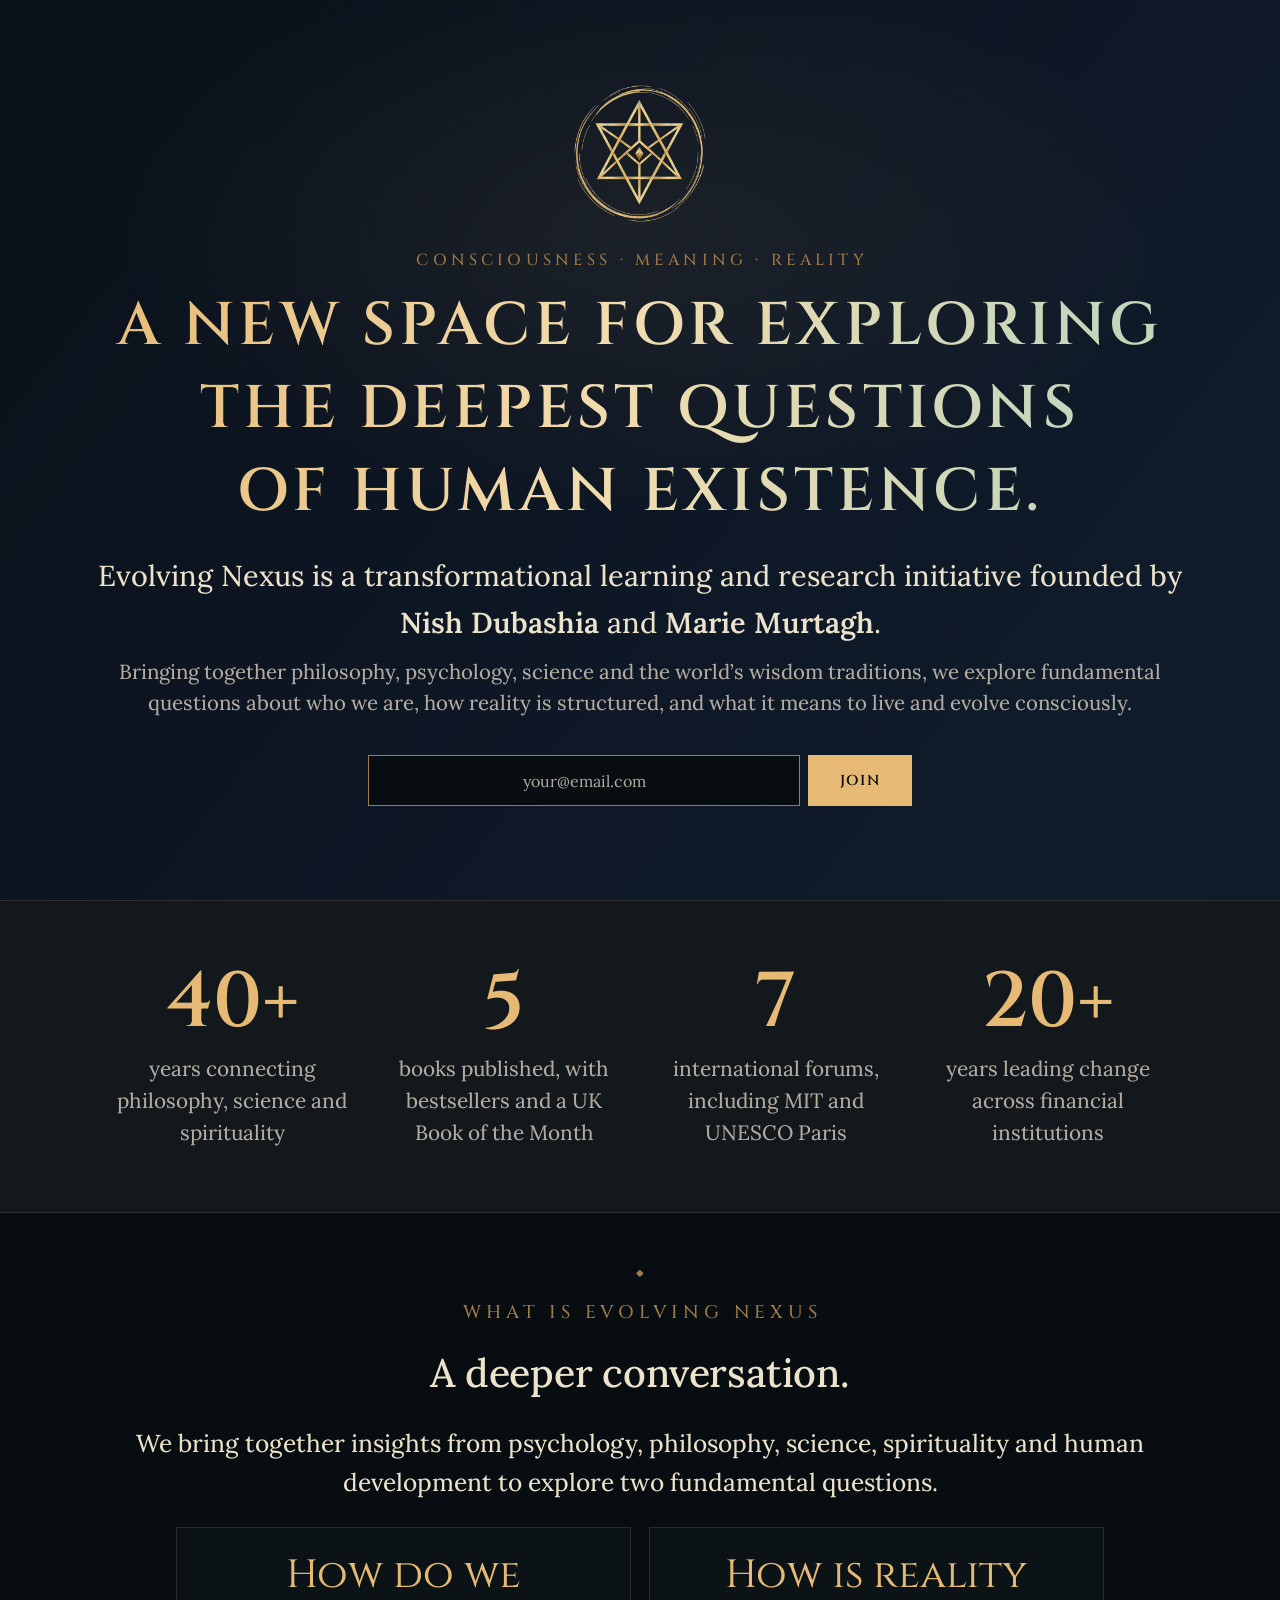
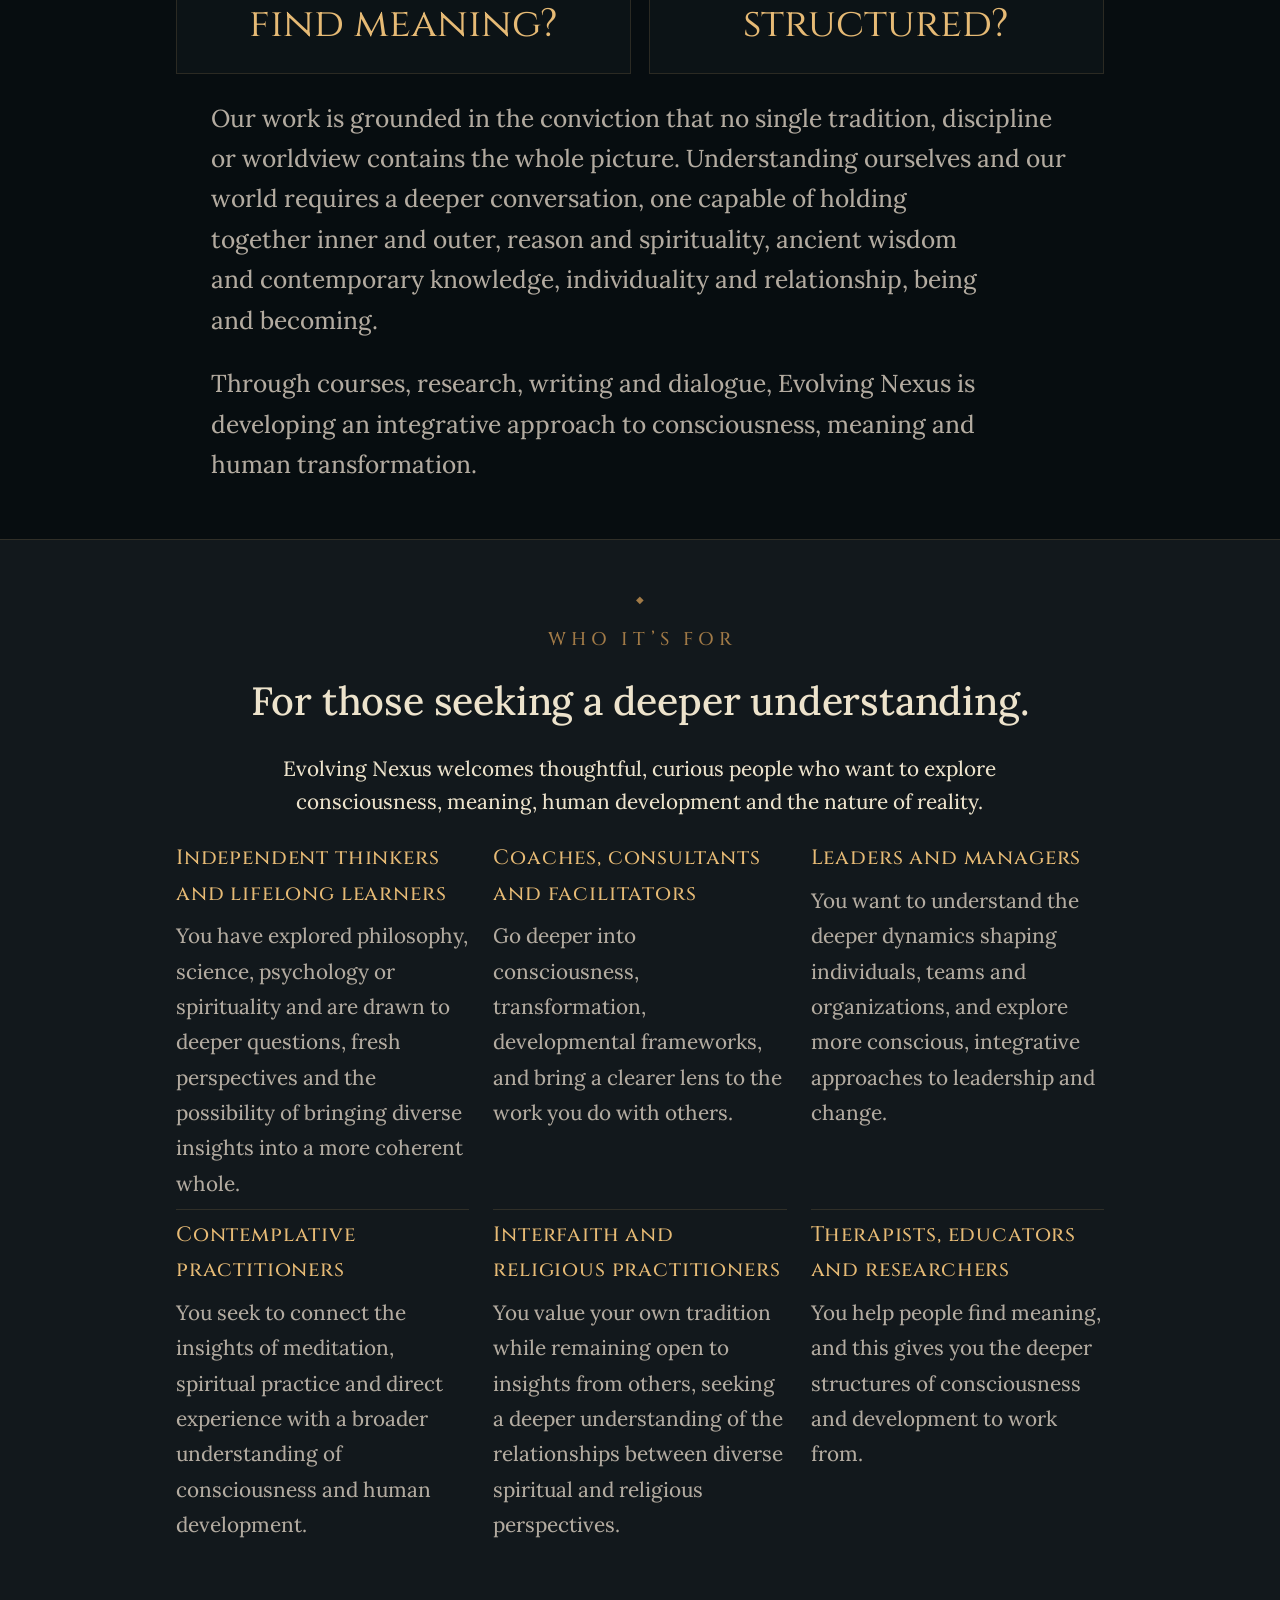
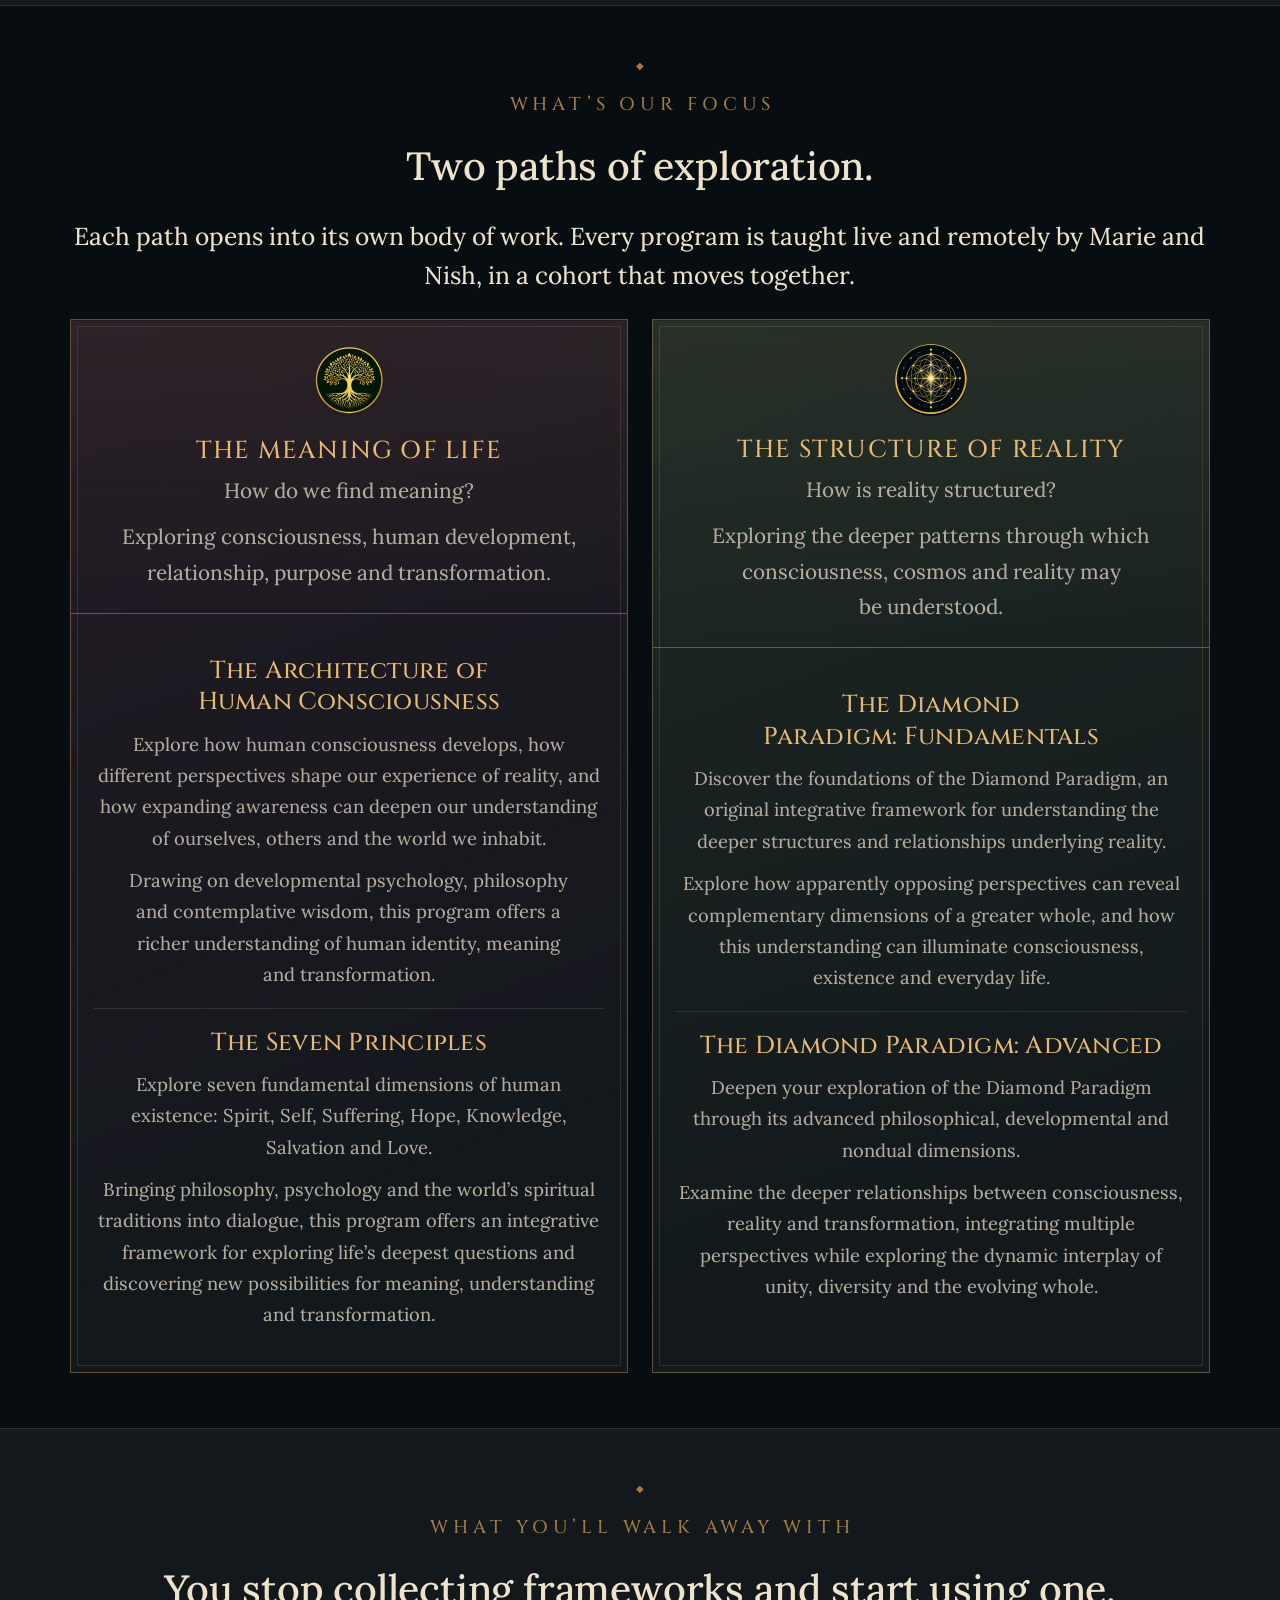
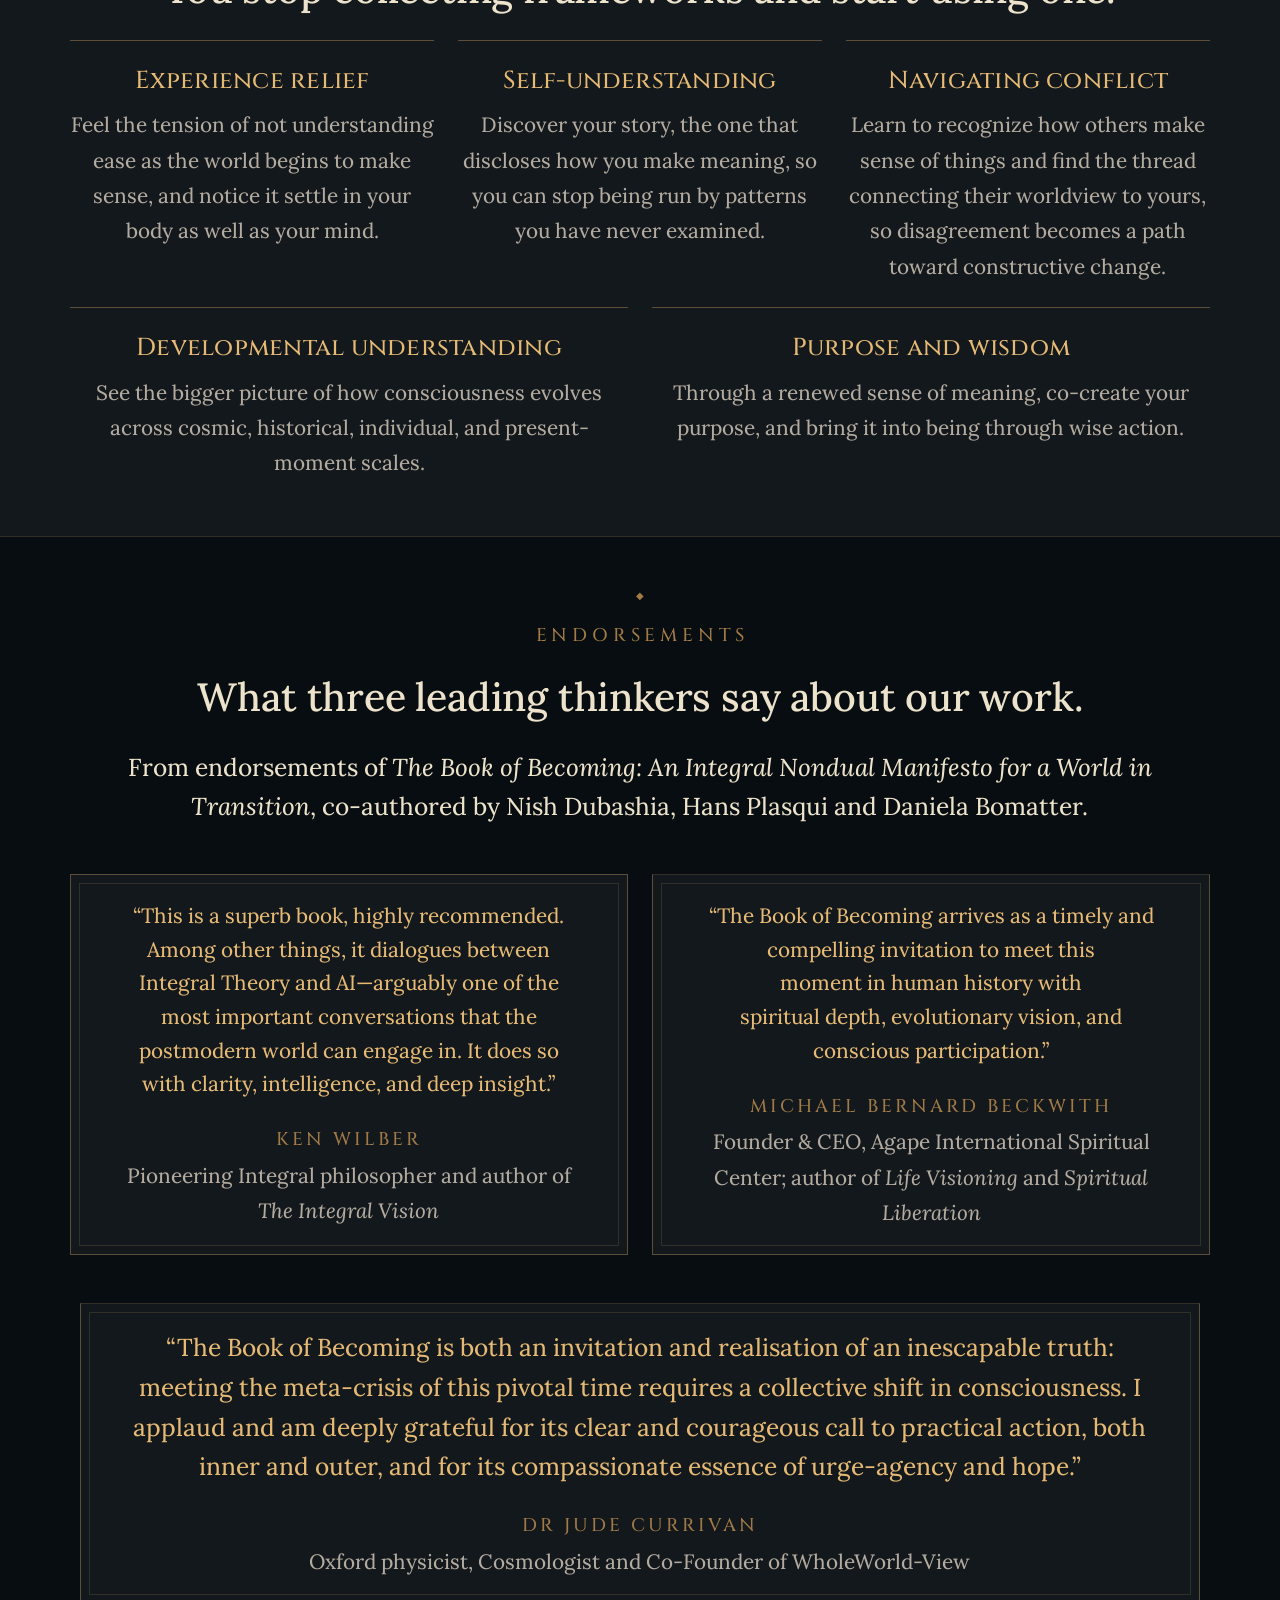
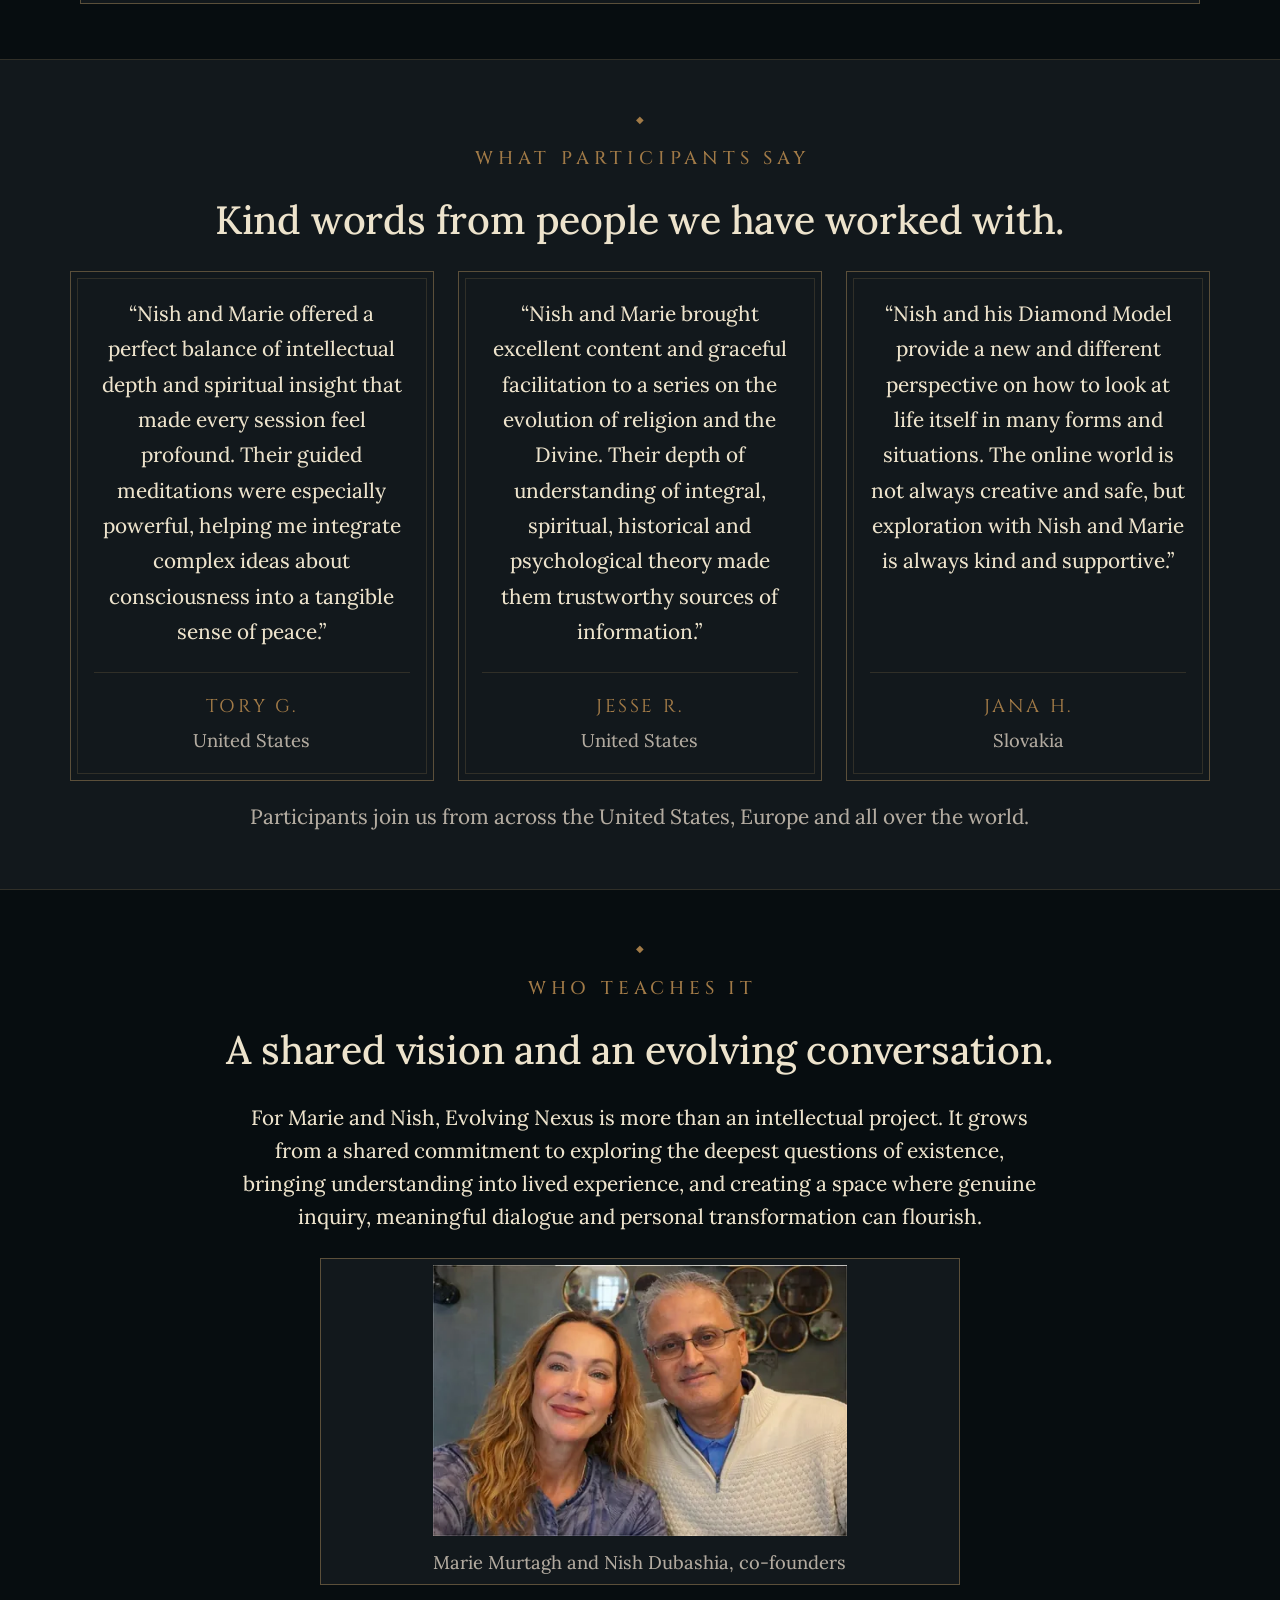
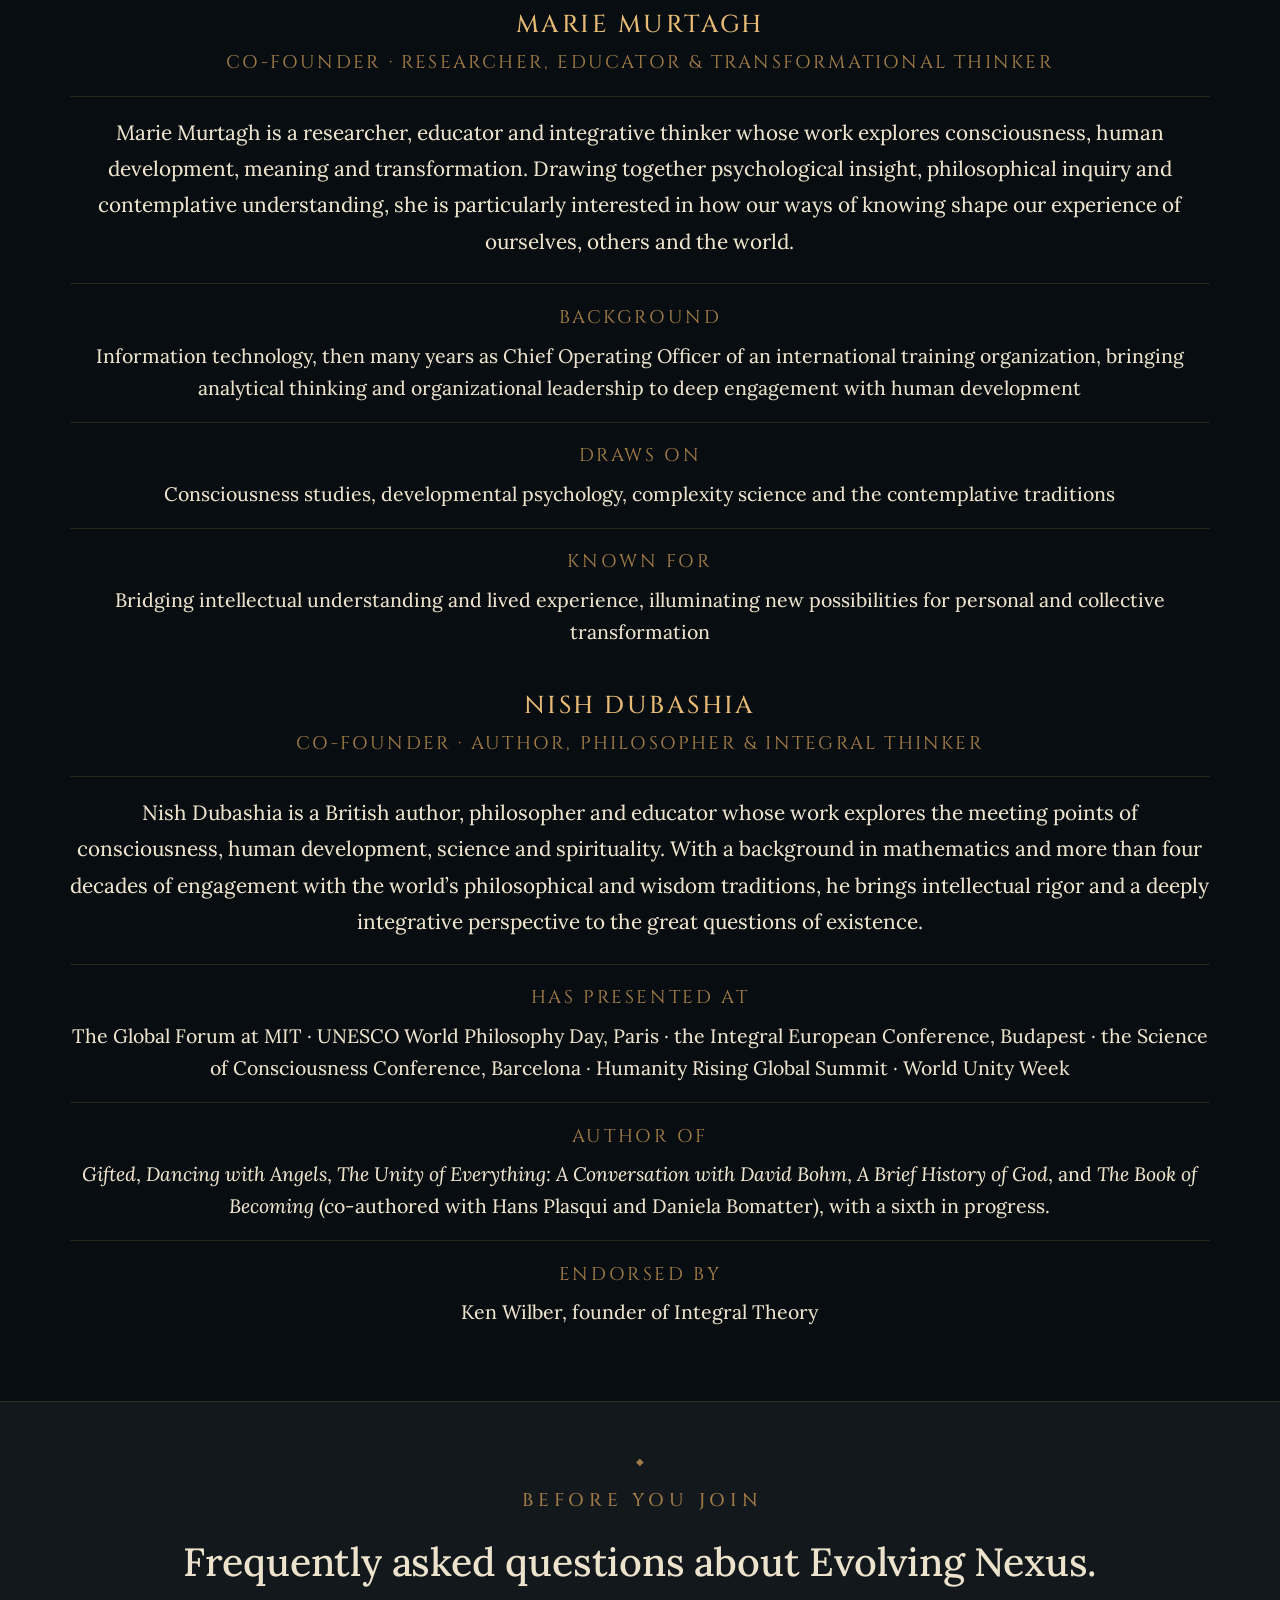
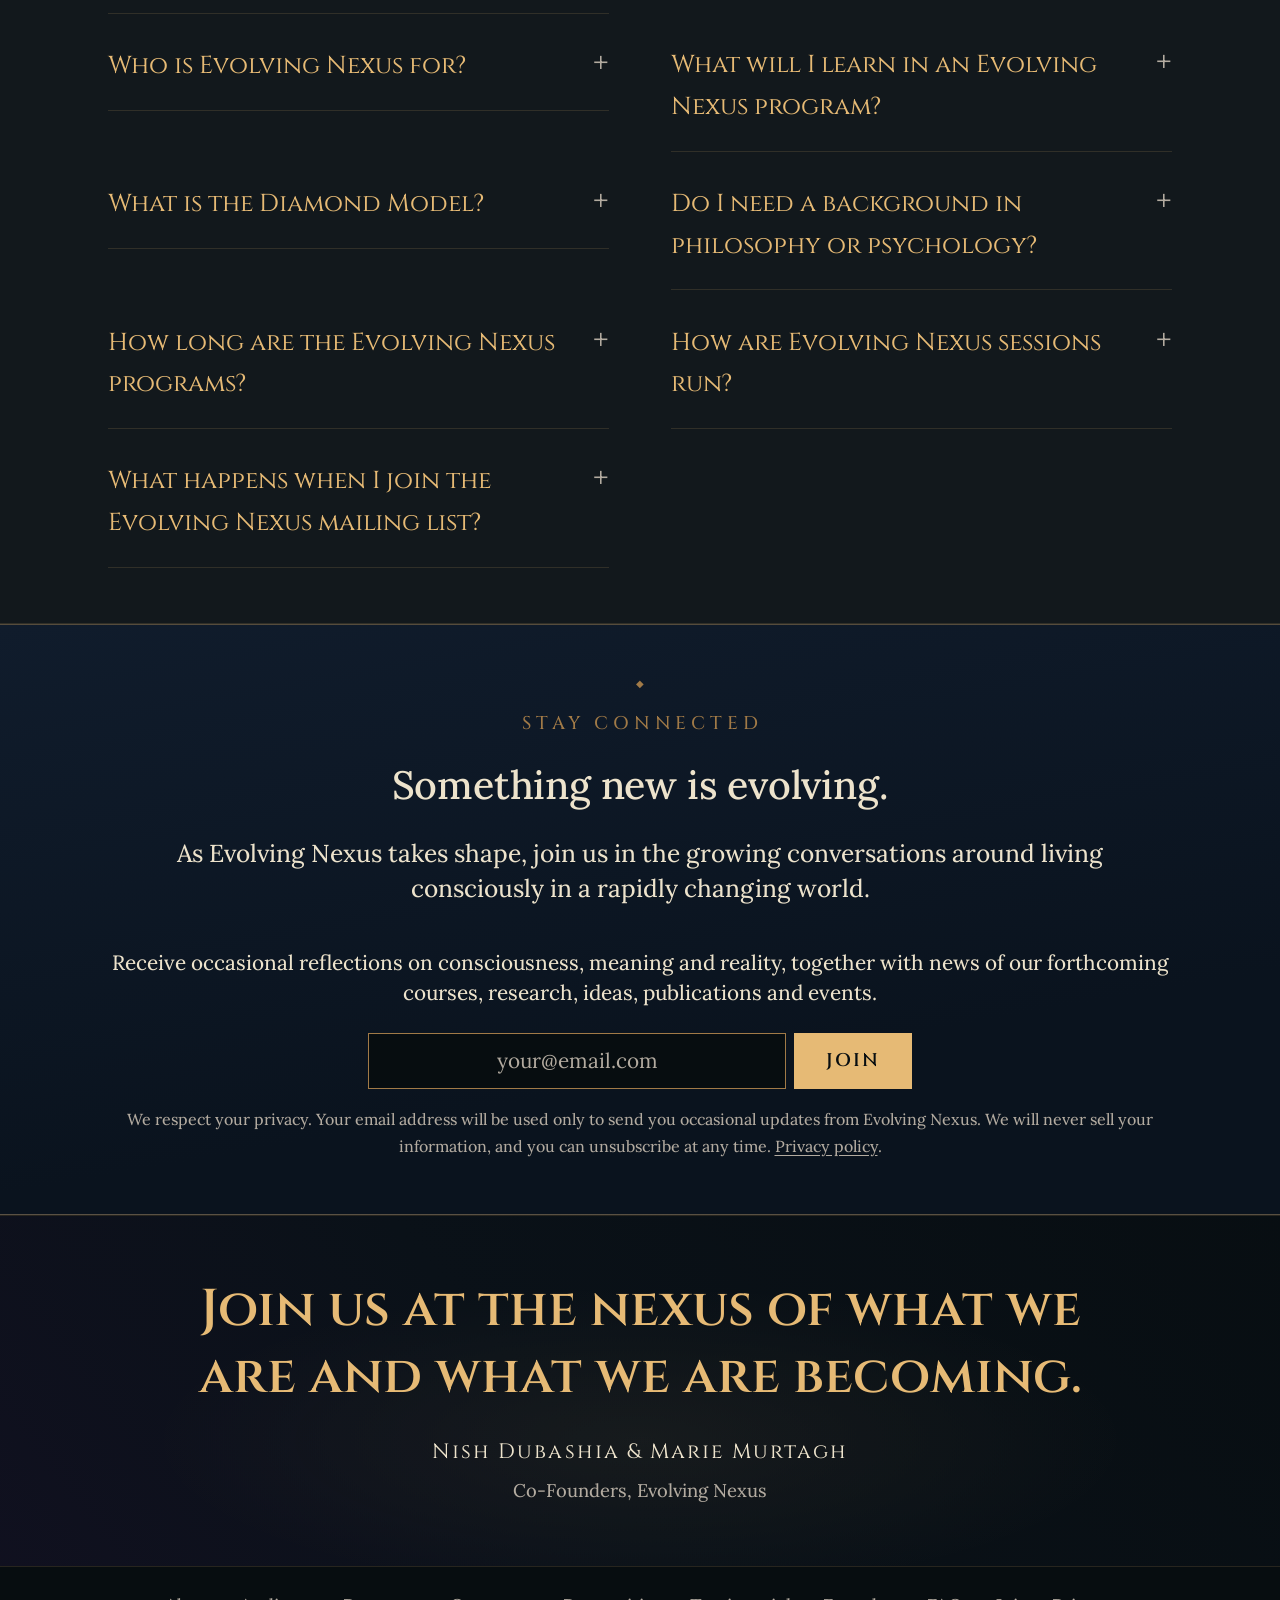
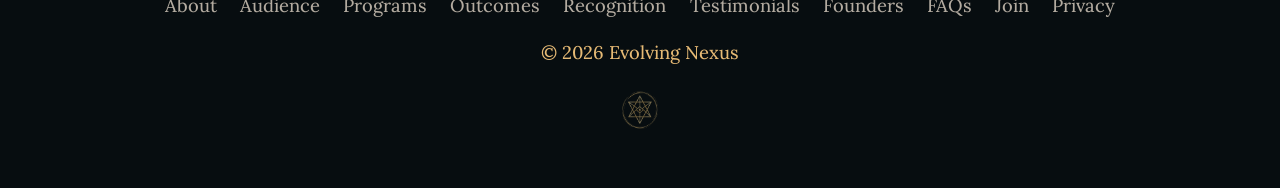
==== commit 24cae313: "Tighten the vertical rhythm and widen the measure on short laptop screens" ====
--- a/index.html
+++ b/index.html
@@ -106,7 +106,7 @@
 <link rel="preload" href="assets/fonts/lora-latin-var.woff2" as="font" type="font/woff2" crossorigin>
 <link rel="preload" as="image" href="assets/img/founders-700.webp" type="image/webp" fetchpriority="high">
 
-<link rel="stylesheet" href="assets/css/styles.css?v=2cc1bca3">
+<link rel="stylesheet" href="assets/css/styles.css?v=8062535c">
 <script>document.documentElement.classList.replace('no-js','js');</script>
 
 <!-- Structured data. The playbook calls out FAQ schema specifically, because
--- a/assets/css/styles.css
+++ b/assets/css/styles.css
@@ -1622,3 +1622,35 @@
   }
   .endorsements > .endorse:nth-child(-n + 2) blockquote p { font-size: var(--step-0); }
 }
+
+/* ── The short laptop ──────────────────────────────────────────────────────
+   1366x768 was the worst case on the page. Not because anything is broken
+   there: the sections come out within a few pixels of their height on a
+   larger screen, and the page is actually 192px SHORTER in absolute terms
+   than at 1536x864. It simply has 96px less viewport to show them in, so the
+   same content reads as more scrolling.
+
+   Two things do genuinely grow at this width. The measure is narrower, so
+   copy wraps more, and the vertical rhythm is tuned for a taller screen.
+   Section padding is left alone, as asked; this is the space between blocks
+   inside a section, and a little more width. */
+@media (min-width: 75rem) {
+  #programs > .shell,
+  #proof > .shell,
+  #founders > .shell,
+  #testimonials > .shell,
+  #outcomes > .shell,
+  #audience > .shell { max-width: min(96vw, 86rem); }
+}
+@media (min-width: 64rem) and (max-height: 50rem) {
+  :root {
+    --space-xl: clamp(1.8rem, 1.4rem + 1.6vw, 2.6rem);
+    --space-l: 1.2rem;
+  }
+  .bios { gap: var(--space-l); }
+  #testimonials .quotes,
+  #testimonials .quotes__note { margin-top: var(--space-s); }
+  #questions .faq { margin-top: var(--space-s); }
+  .faq__item summary { padding-block: 0.65rem; }
+  .faq__item p { margin-bottom: var(--space-s); }
+}
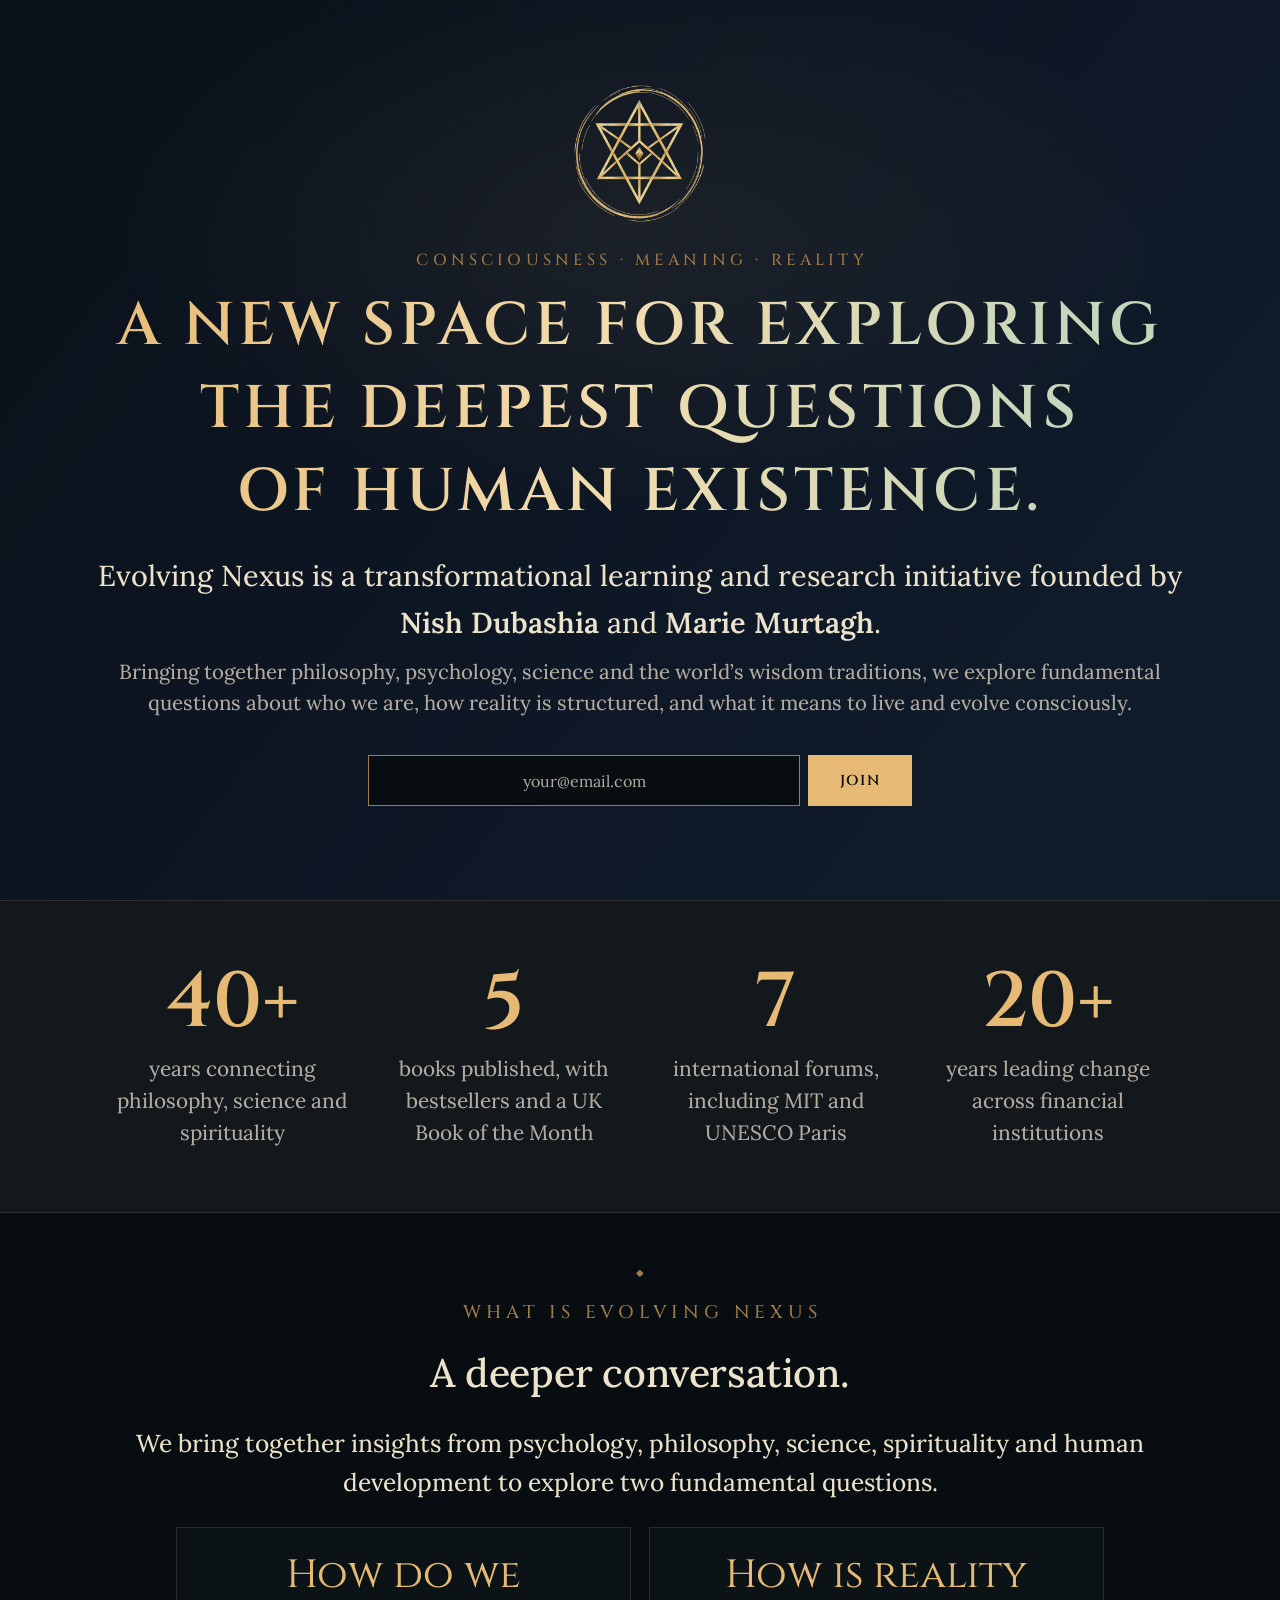
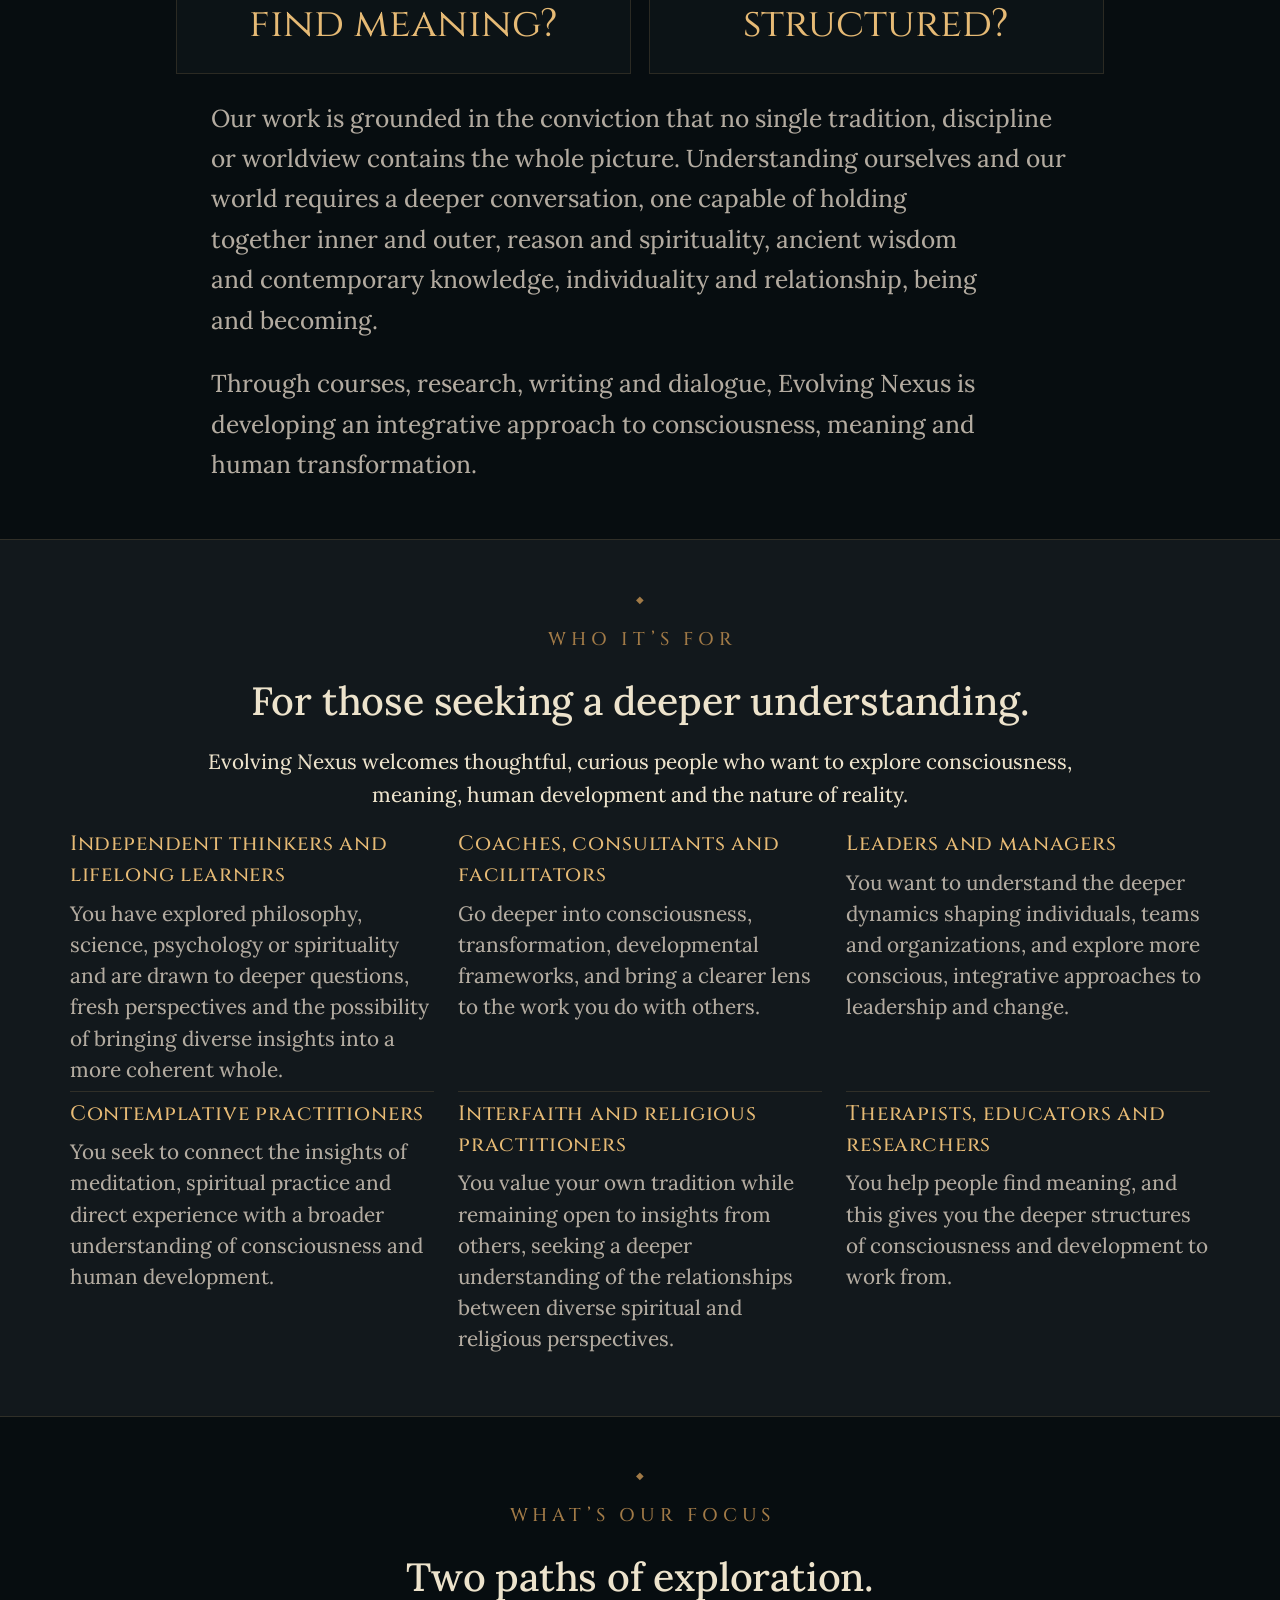
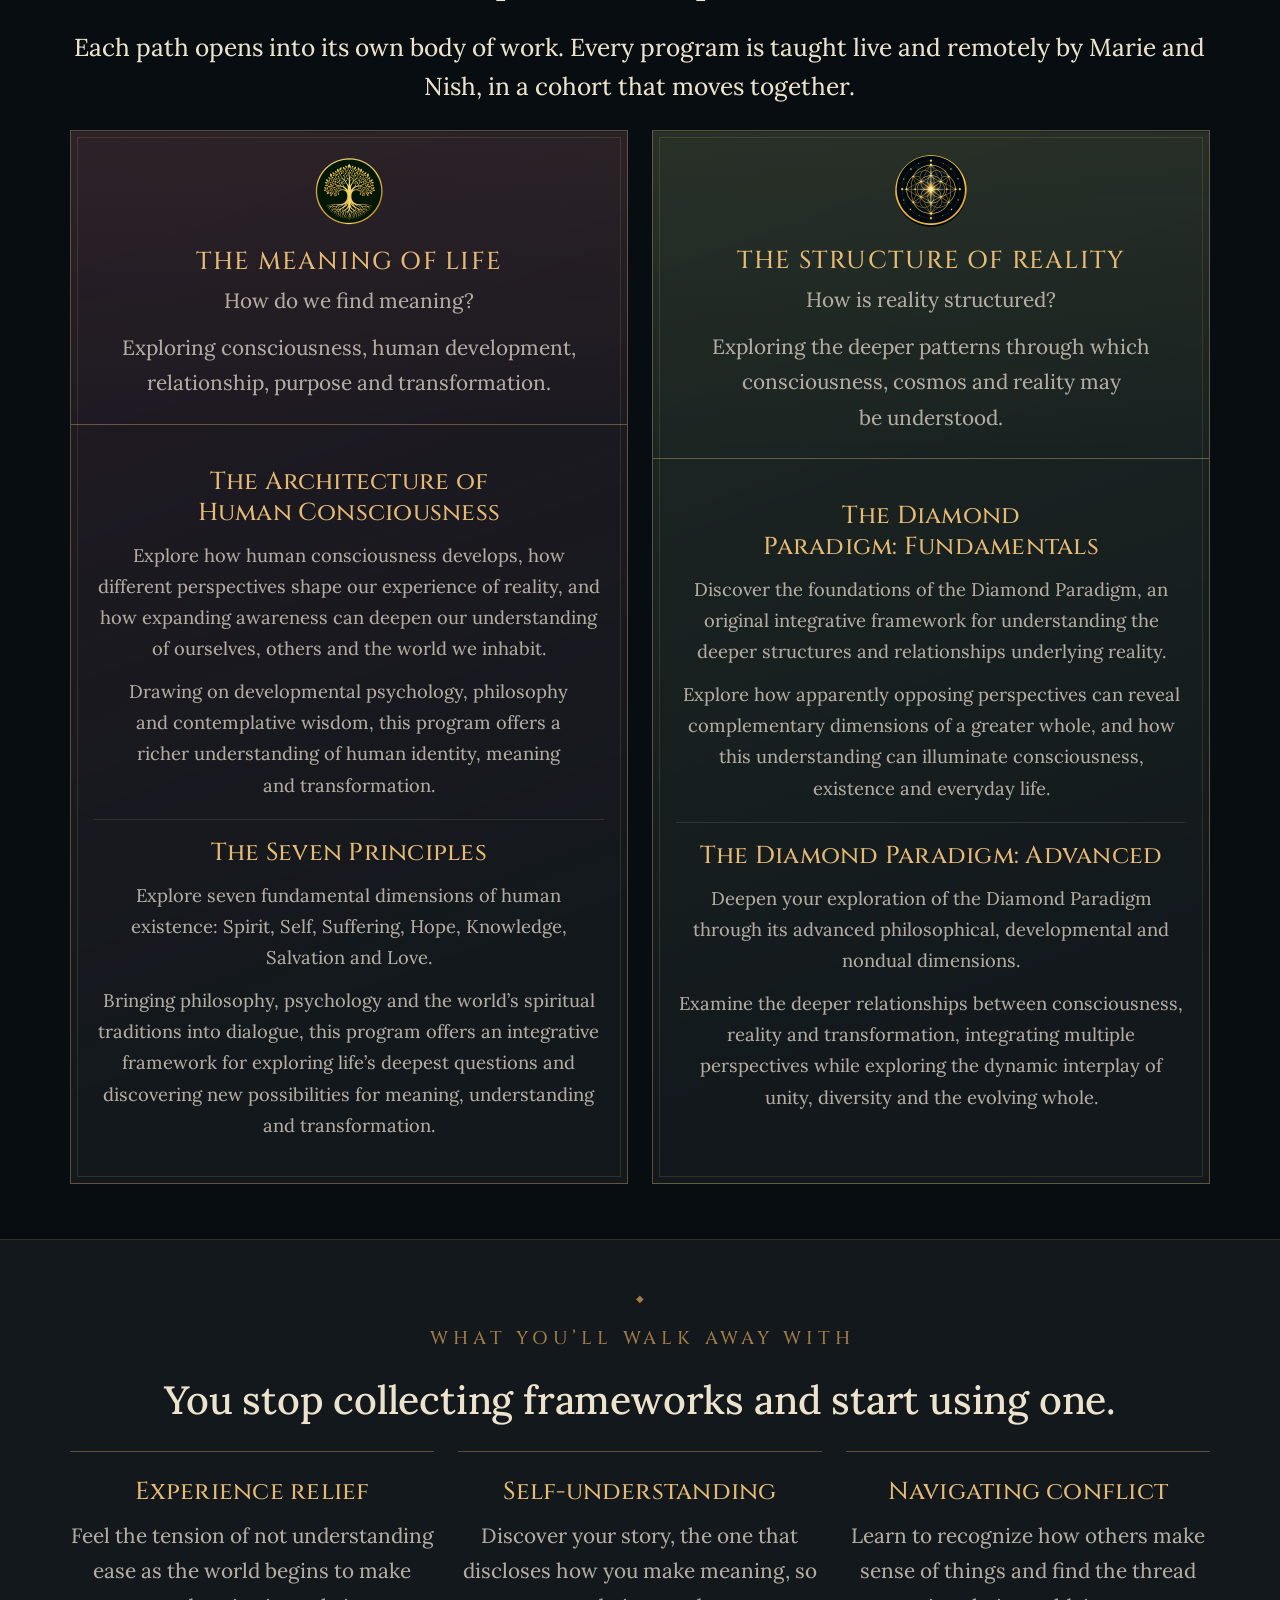
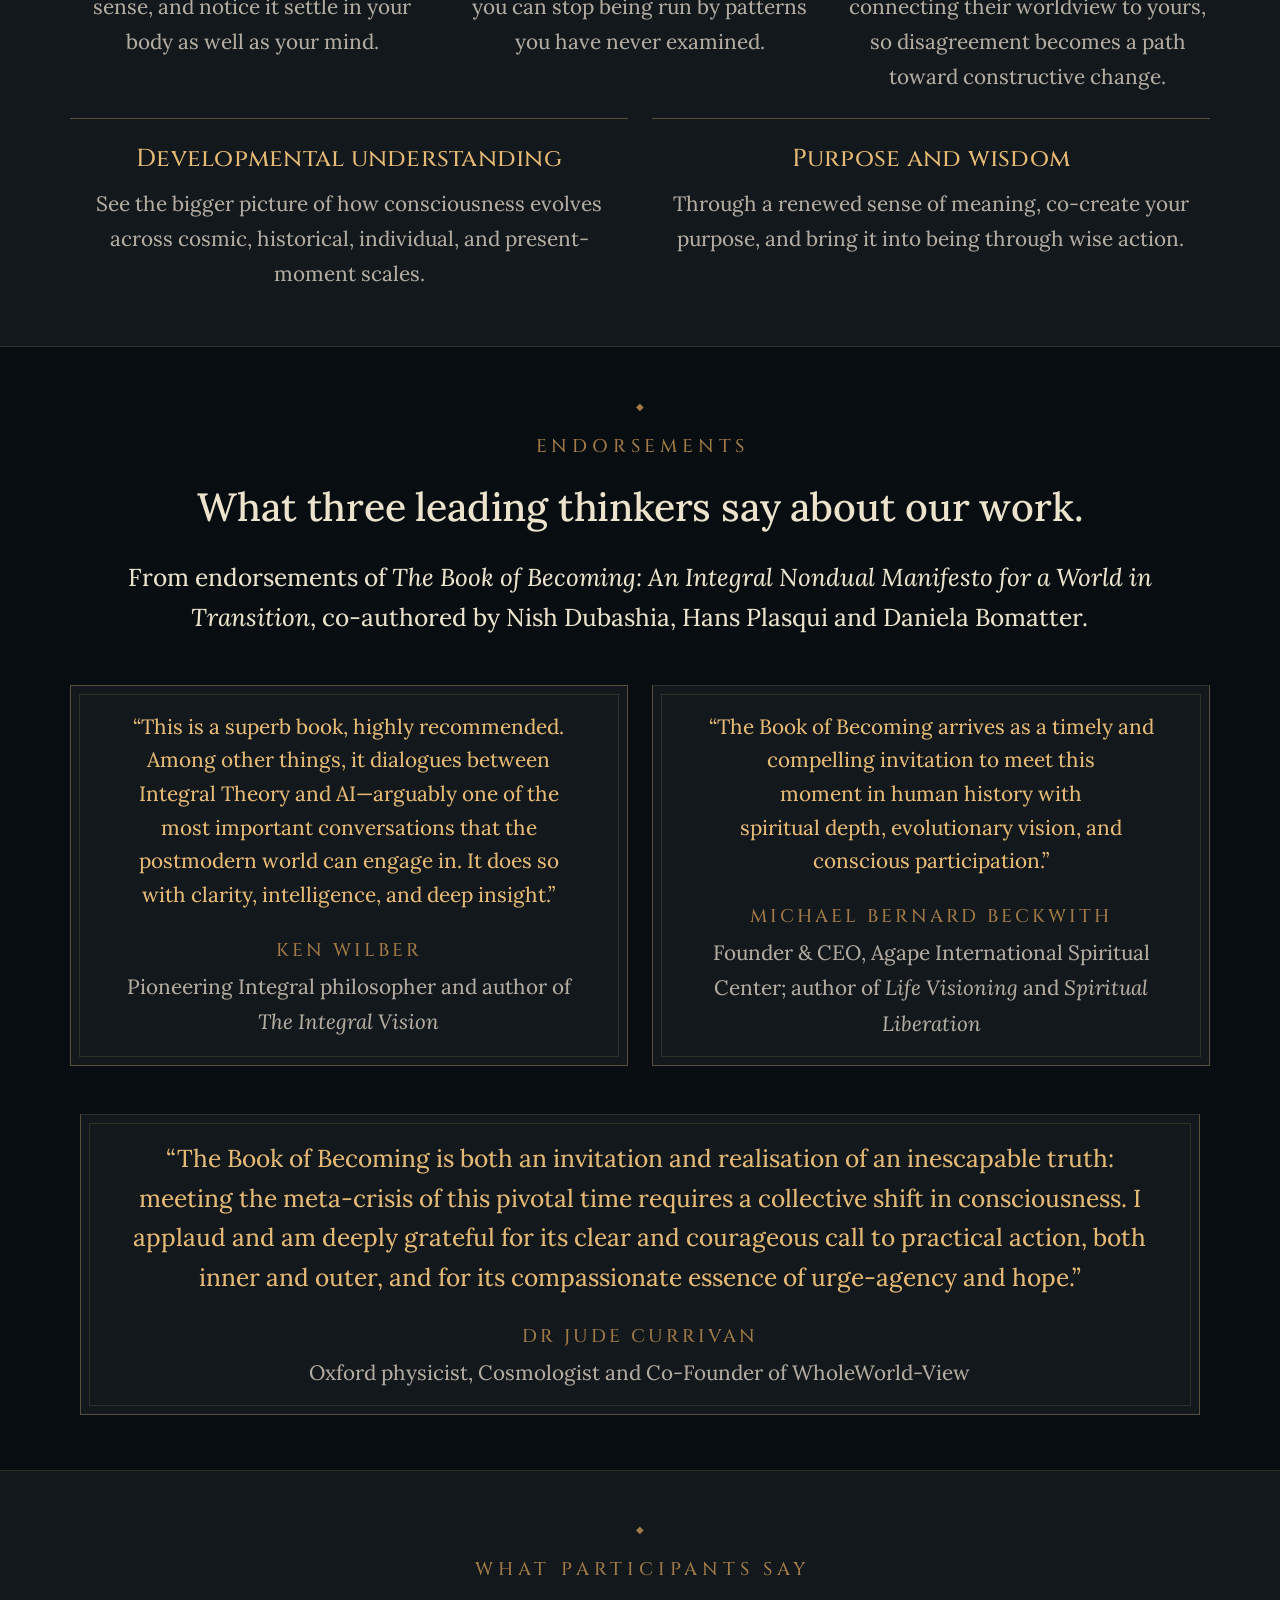
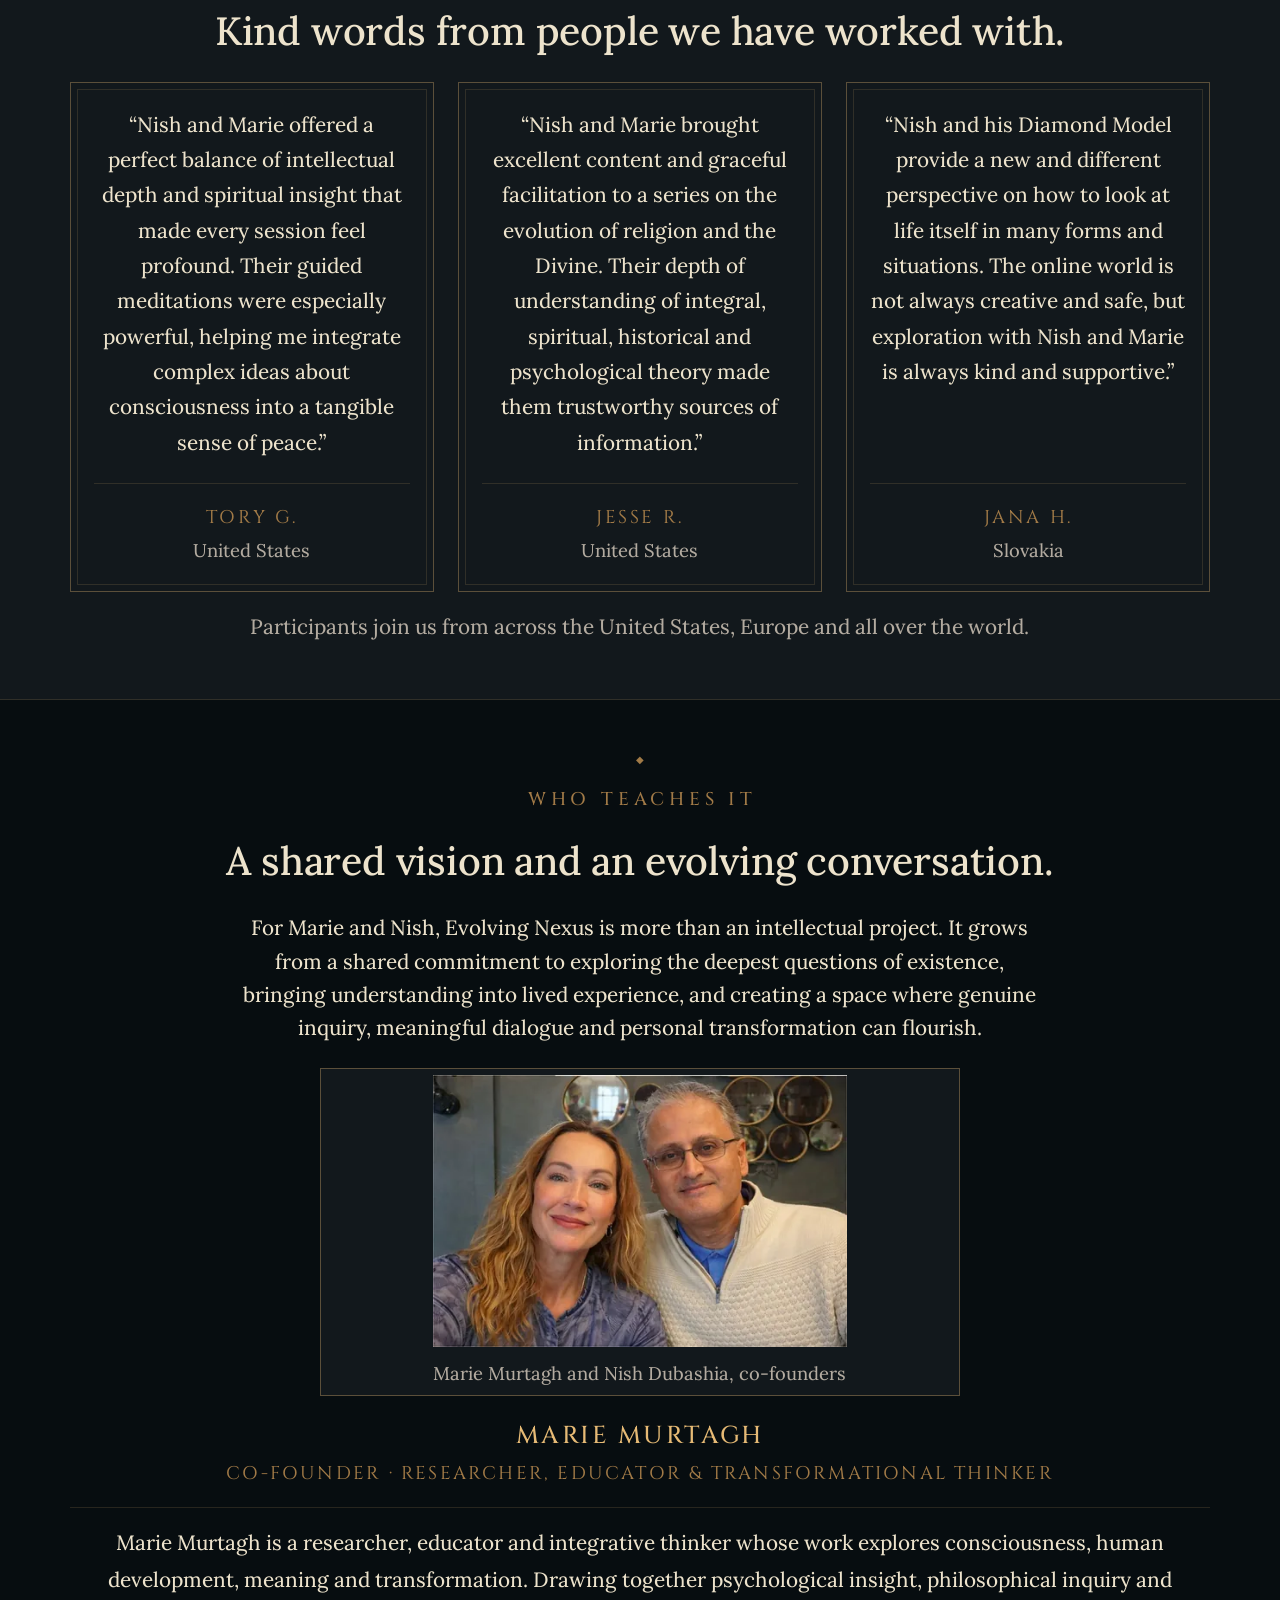
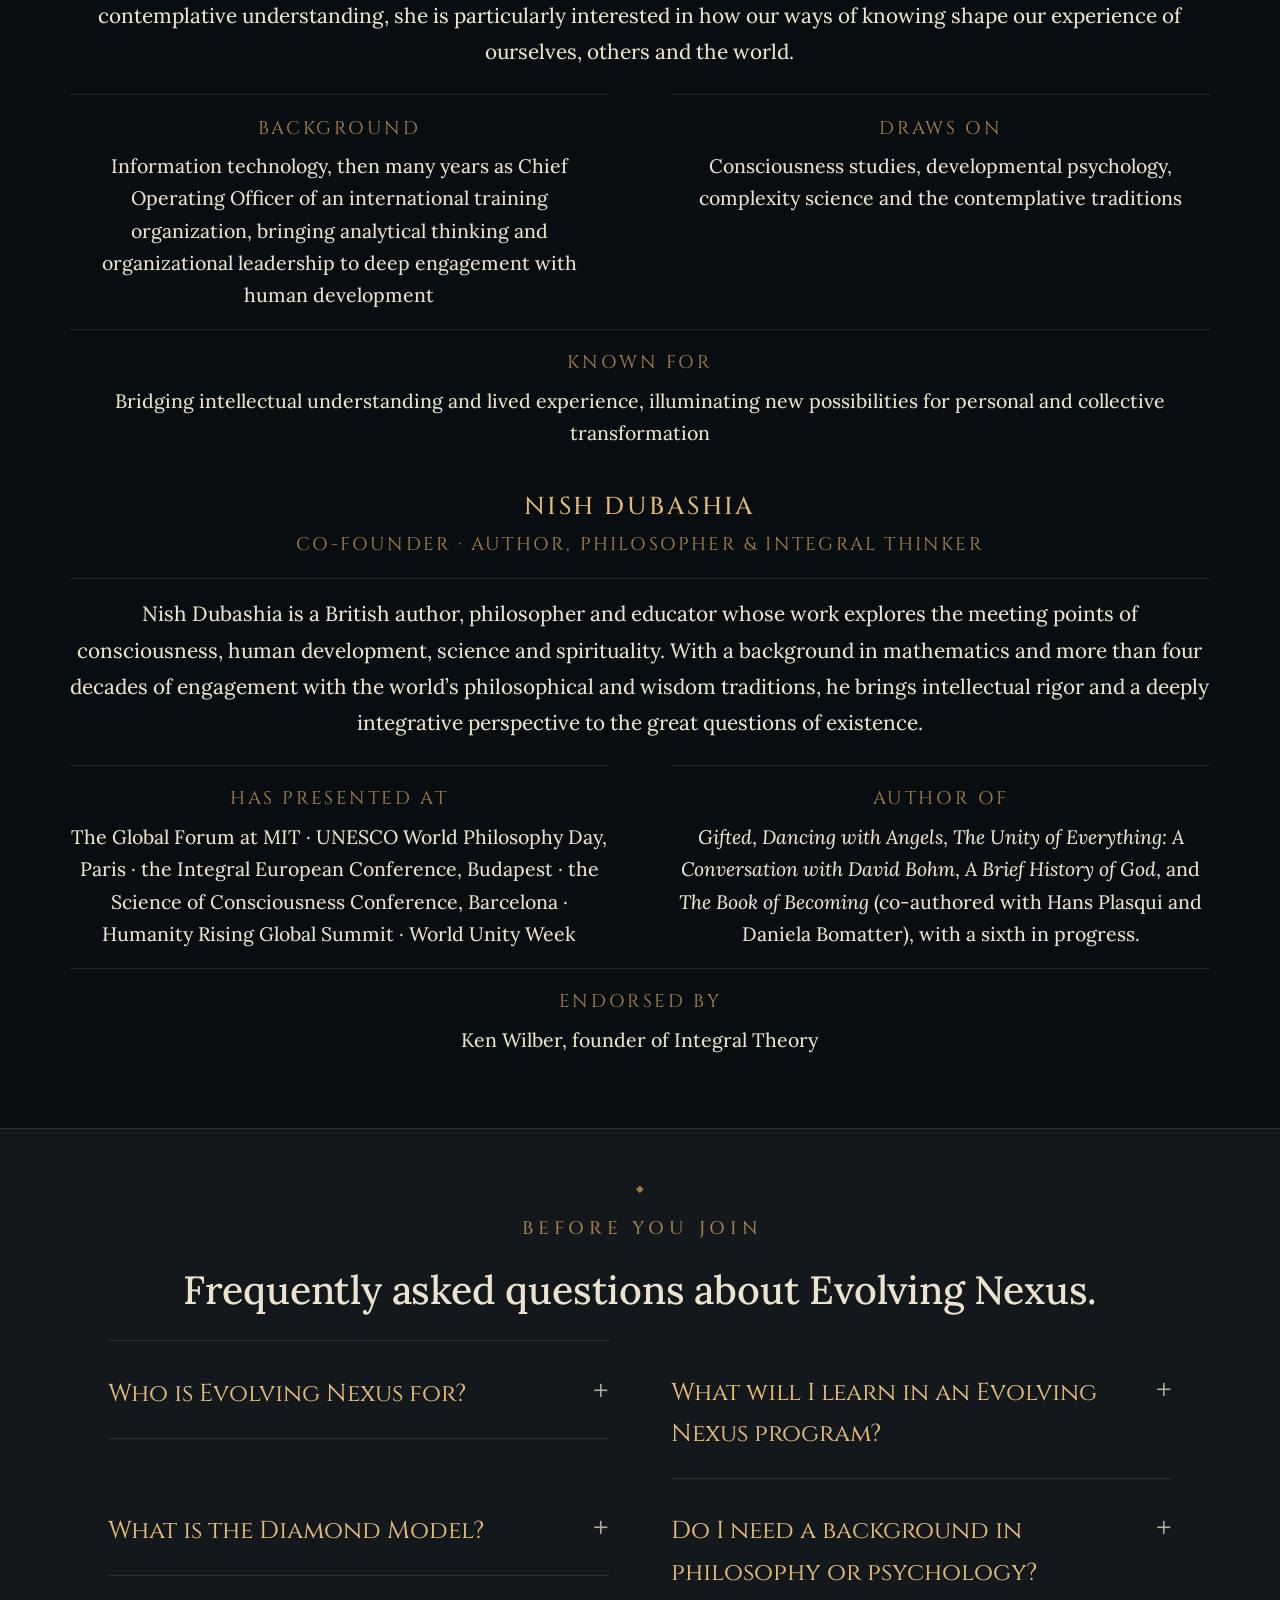
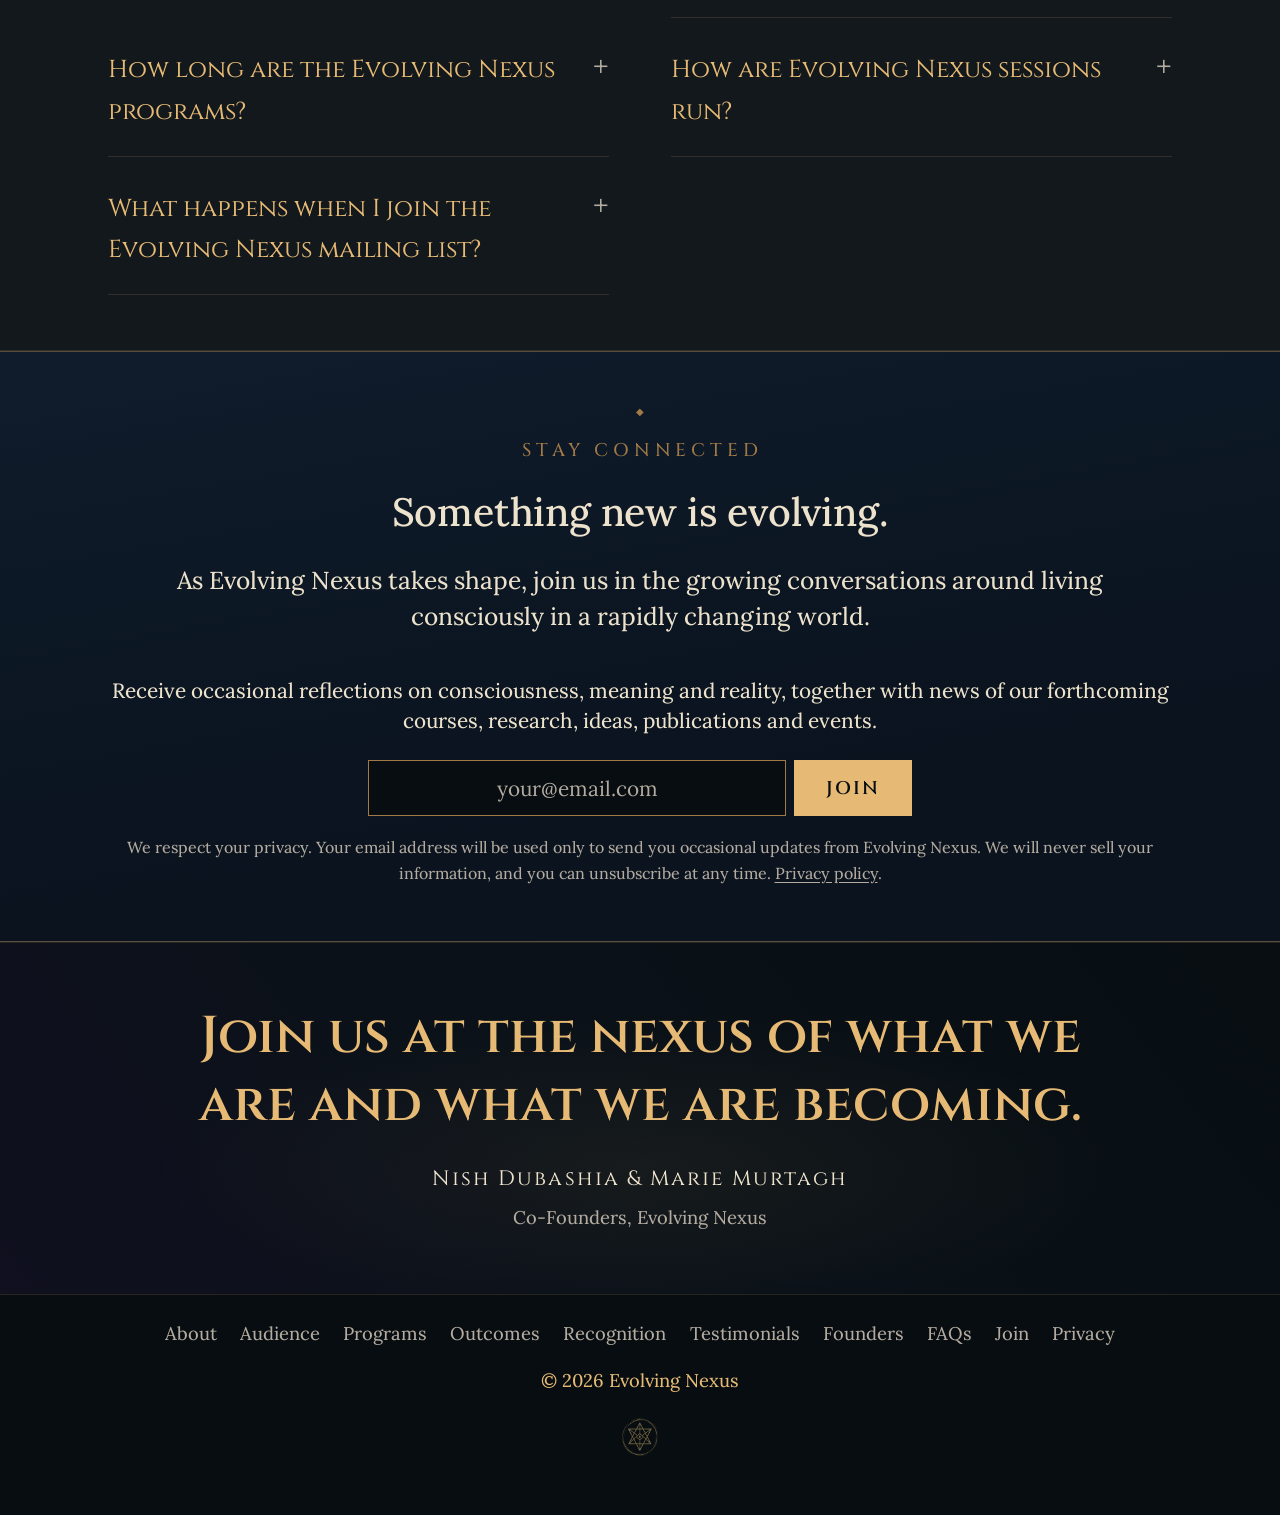
==== commit 0b4ae399: "Founder details in two columns, Who it is for using its full measure" ====
--- a/index.html
+++ b/index.html
@@ -106,7 +106,7 @@
 <link rel="preload" href="assets/fonts/lora-latin-var.woff2" as="font" type="font/woff2" crossorigin>
 <link rel="preload" as="image" href="assets/img/founders-700.webp" type="image/webp" fetchpriority="high">
 
-<link rel="stylesheet" href="assets/css/styles.css?v=8062535c">
+<link rel="stylesheet" href="assets/css/styles.css?v=95b85c30">
 <script>document.documentElement.classList.replace('no-js','js');</script>
 
 <!-- Structured data. The playbook calls out FAQ schema specifically, because
--- a/assets/css/styles.css
+++ b/assets/css/styles.css
@@ -1654,3 +1654,39 @@
   .faq__item summary { padding-block: 0.65rem; }
   .faq__item p { margin-bottom: var(--space-s); }
 }
+
+/* ── Each founder's details in two columns ─────────────────────────────────
+   Stacking the founders fixed the reading order but left every detail row
+   spanning the full measure, which is both dead space and unreadable: the
+   longest ran 132 characters to the line, nearly twice what the eye tracks
+   comfortably. Two columns brings that to 66 and takes about 115px off the
+   section. The third entry spans, because three in two columns otherwise
+   leaves a half-row of nothing. */
+@media (min-width: 64rem) {
+  .creds {
+    display: grid;
+    grid-template-columns: repeat(2, minmax(0, 1fr));
+    column-gap: var(--space-xl);
+  }
+  .creds > div:nth-child(3) { grid-column: 1 / -1; }
+}
+
+/* ── Who it's for, using the width it has ──────────────────────────────────
+   The list carried its own 58rem cap while the section around it had been
+   widened to 86rem, so the six cards sat in 297px columns holding 24
+   characters to the line. That is a column of fragments, and it made the
+   section 1130px tall for six short paragraphs.
+
+   At the full measure the cards are 411px and 34 characters, and the section
+   comes down to 836px, which fits a 1536x864 screen. The slightly tighter
+   leading is what closes the last 60px; at this size the cards are three or
+   four lines each, so 1.5 still reads easily. */
+@media (min-width: 48rem) {
+  #audience .who { max-width: none; }
+}
+@media (min-width: 64rem) {
+  #audience .who { margin-top: var(--space-s); }
+  #audience .who li { padding-block: 0.4rem; line-height: 1.5; }
+  #audience .audience__lede { max-width: 72ch; margin-bottom: var(--space-xs); }
+  #audience .h2 { margin-bottom: var(--space-xs); }
+}
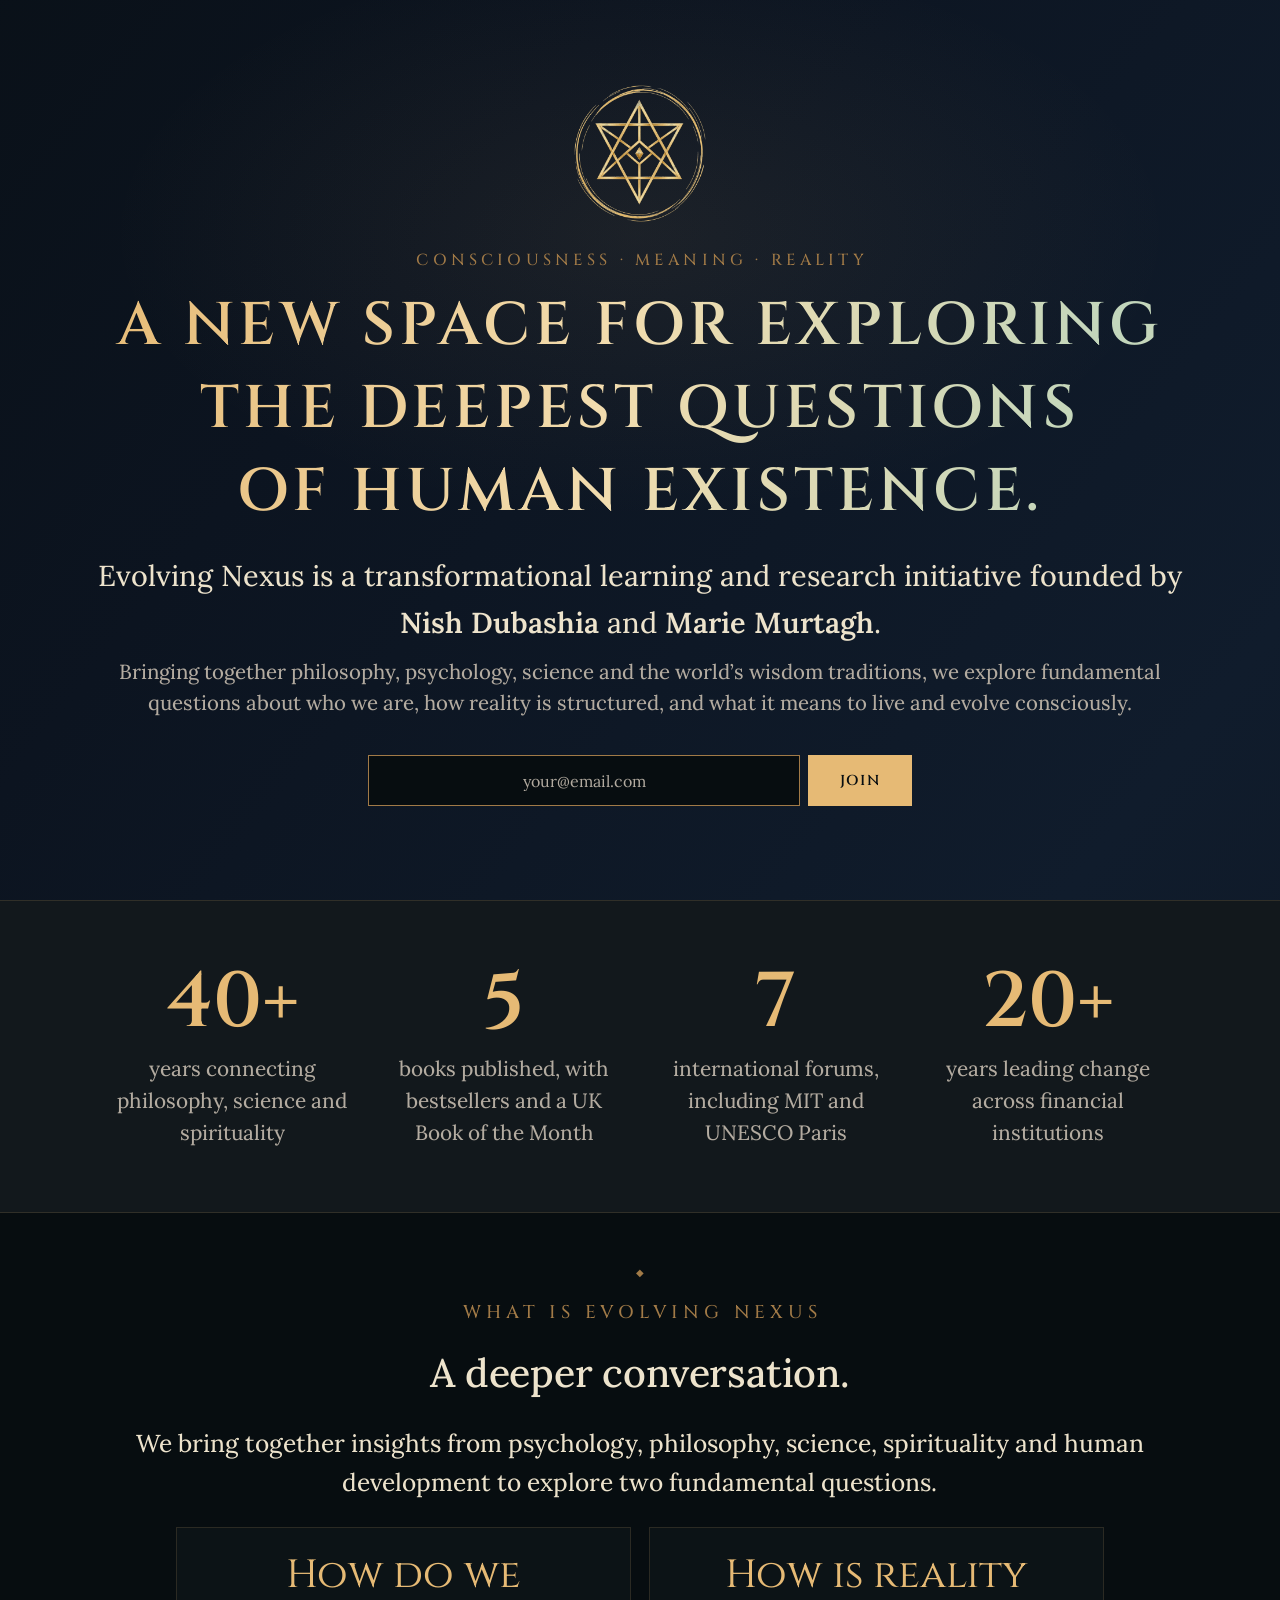
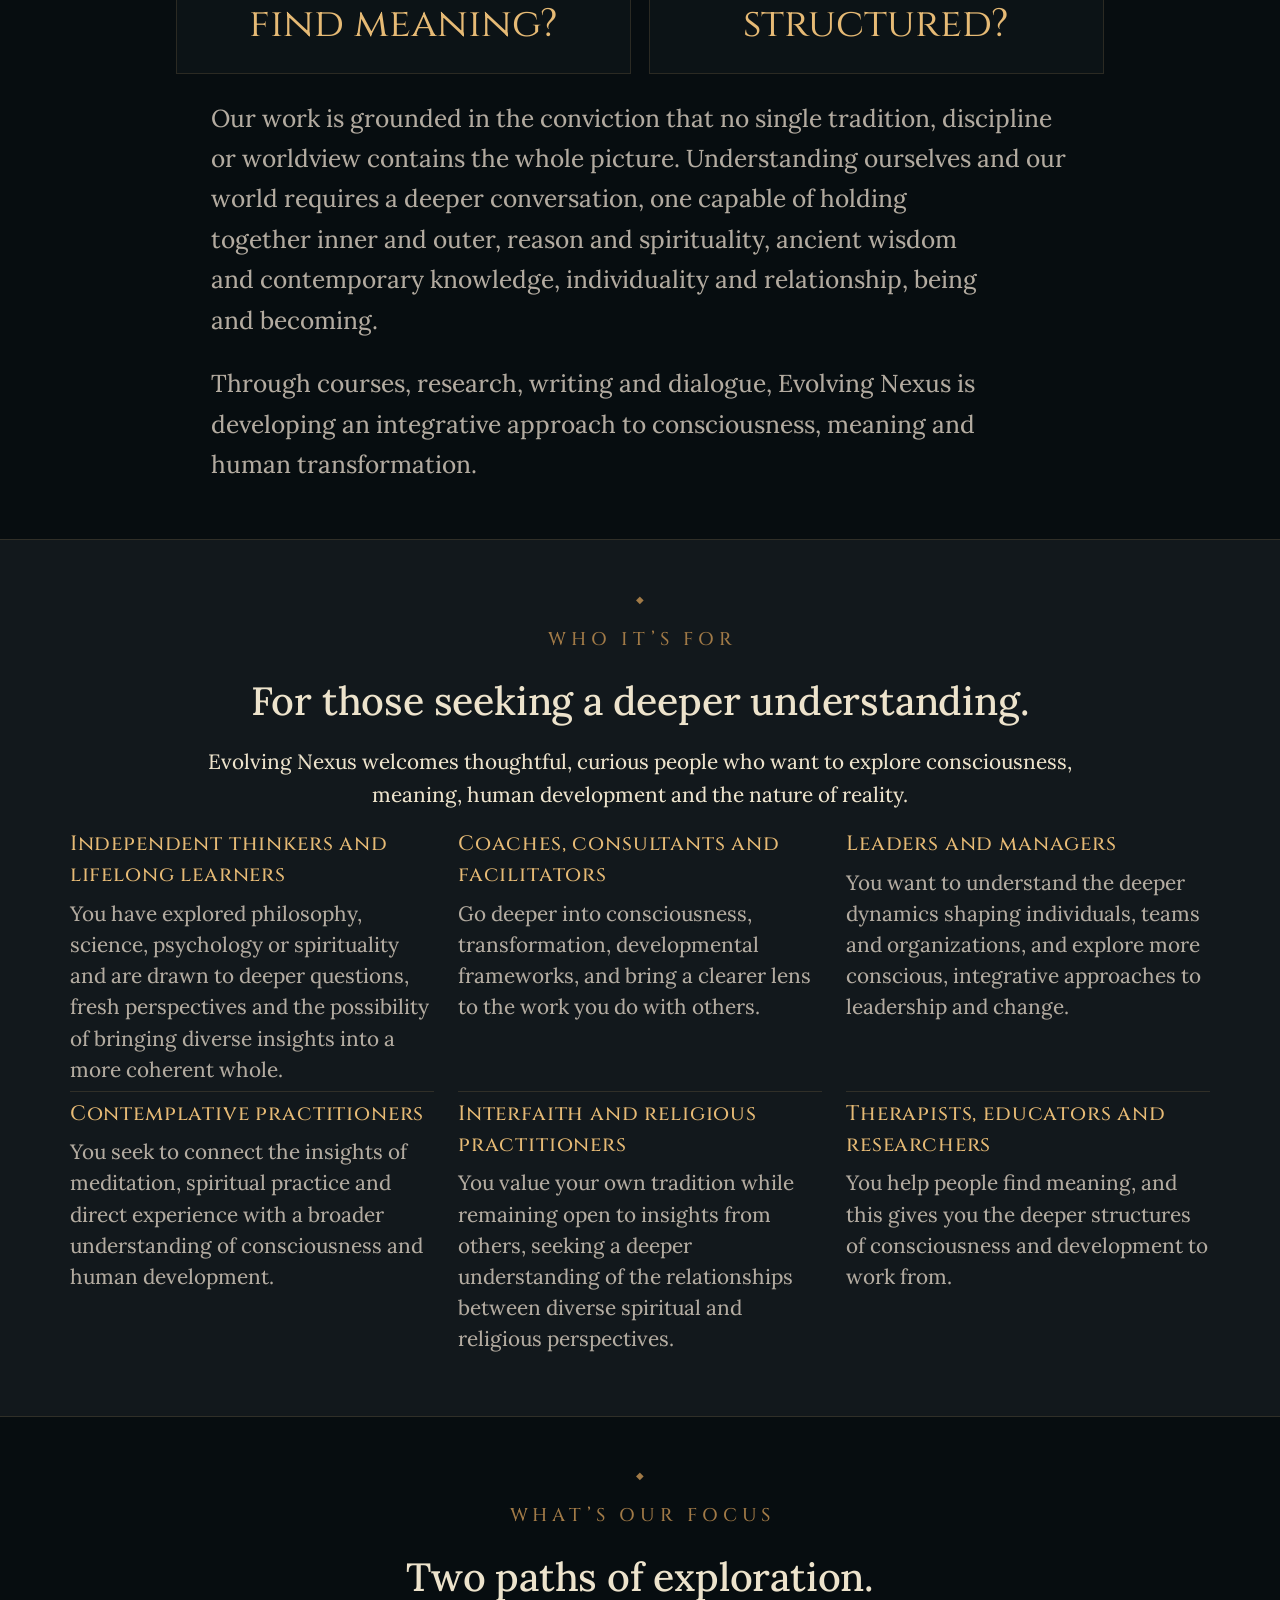
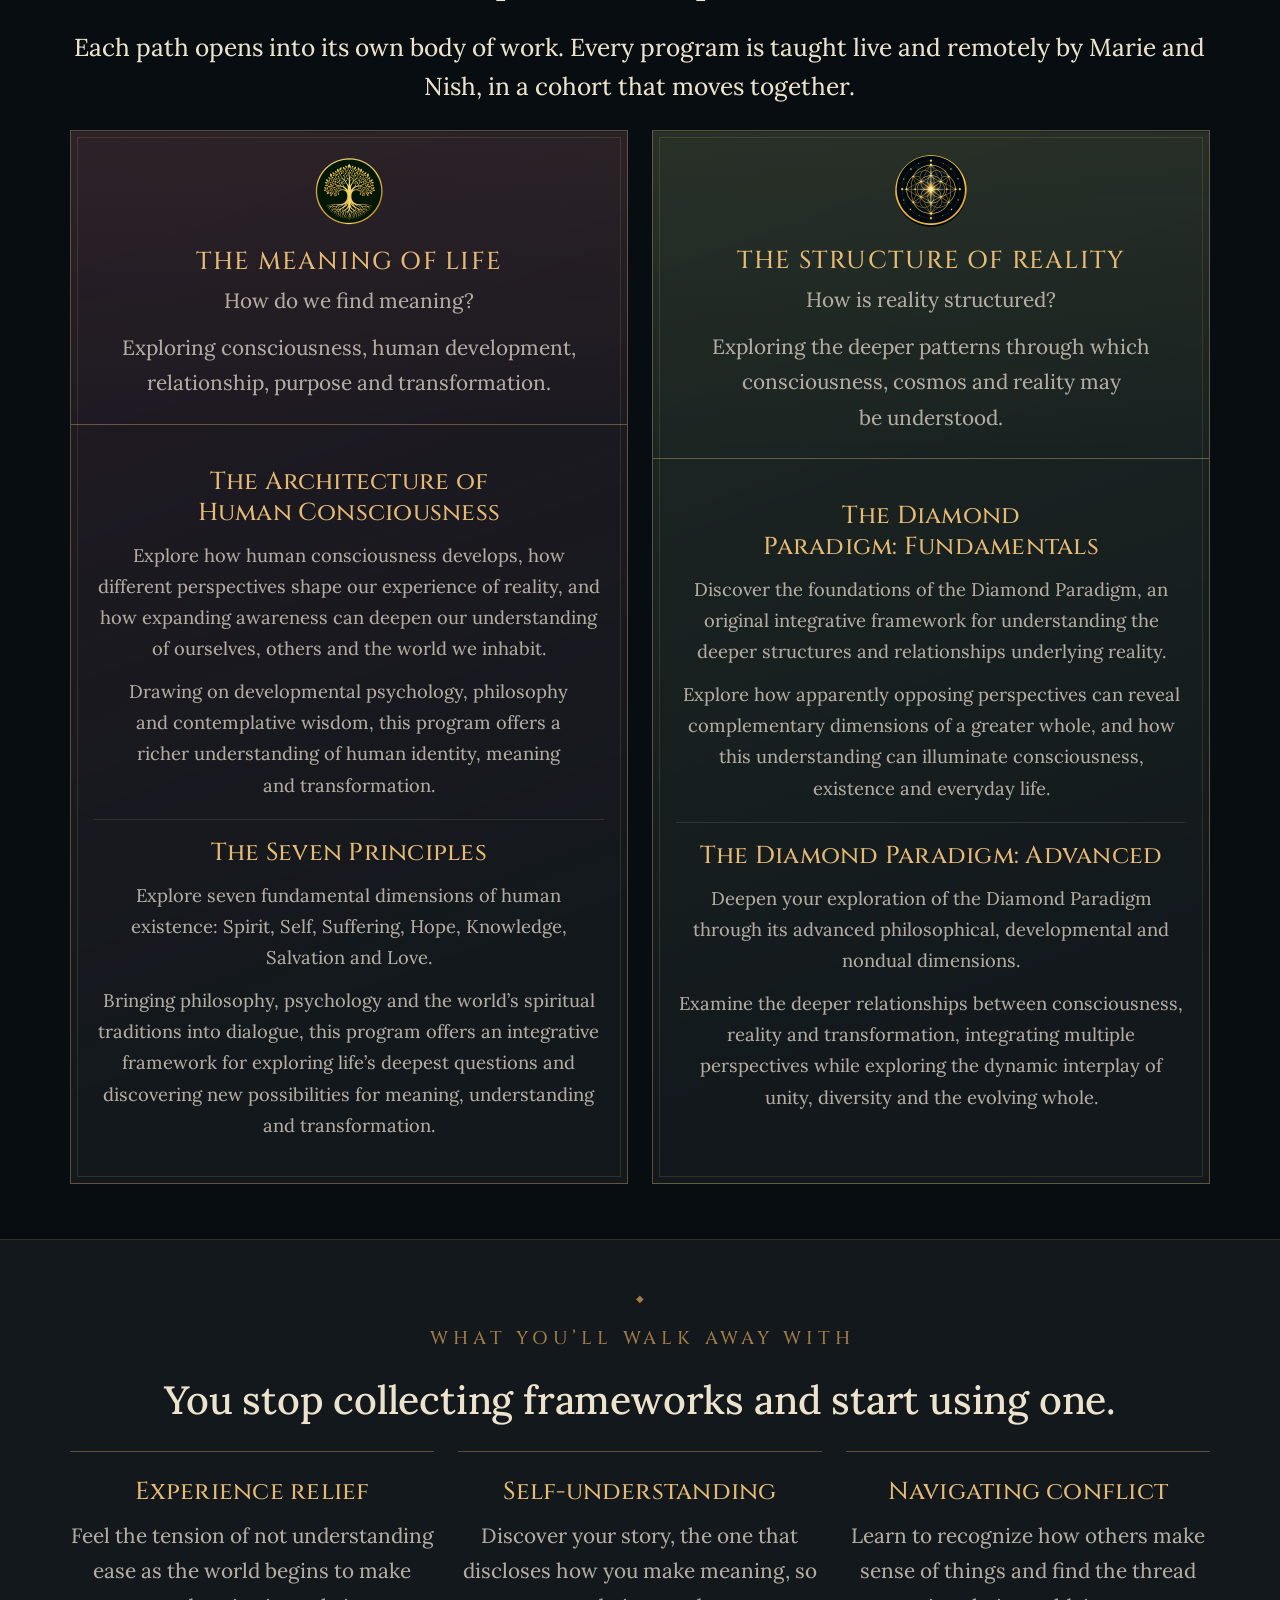
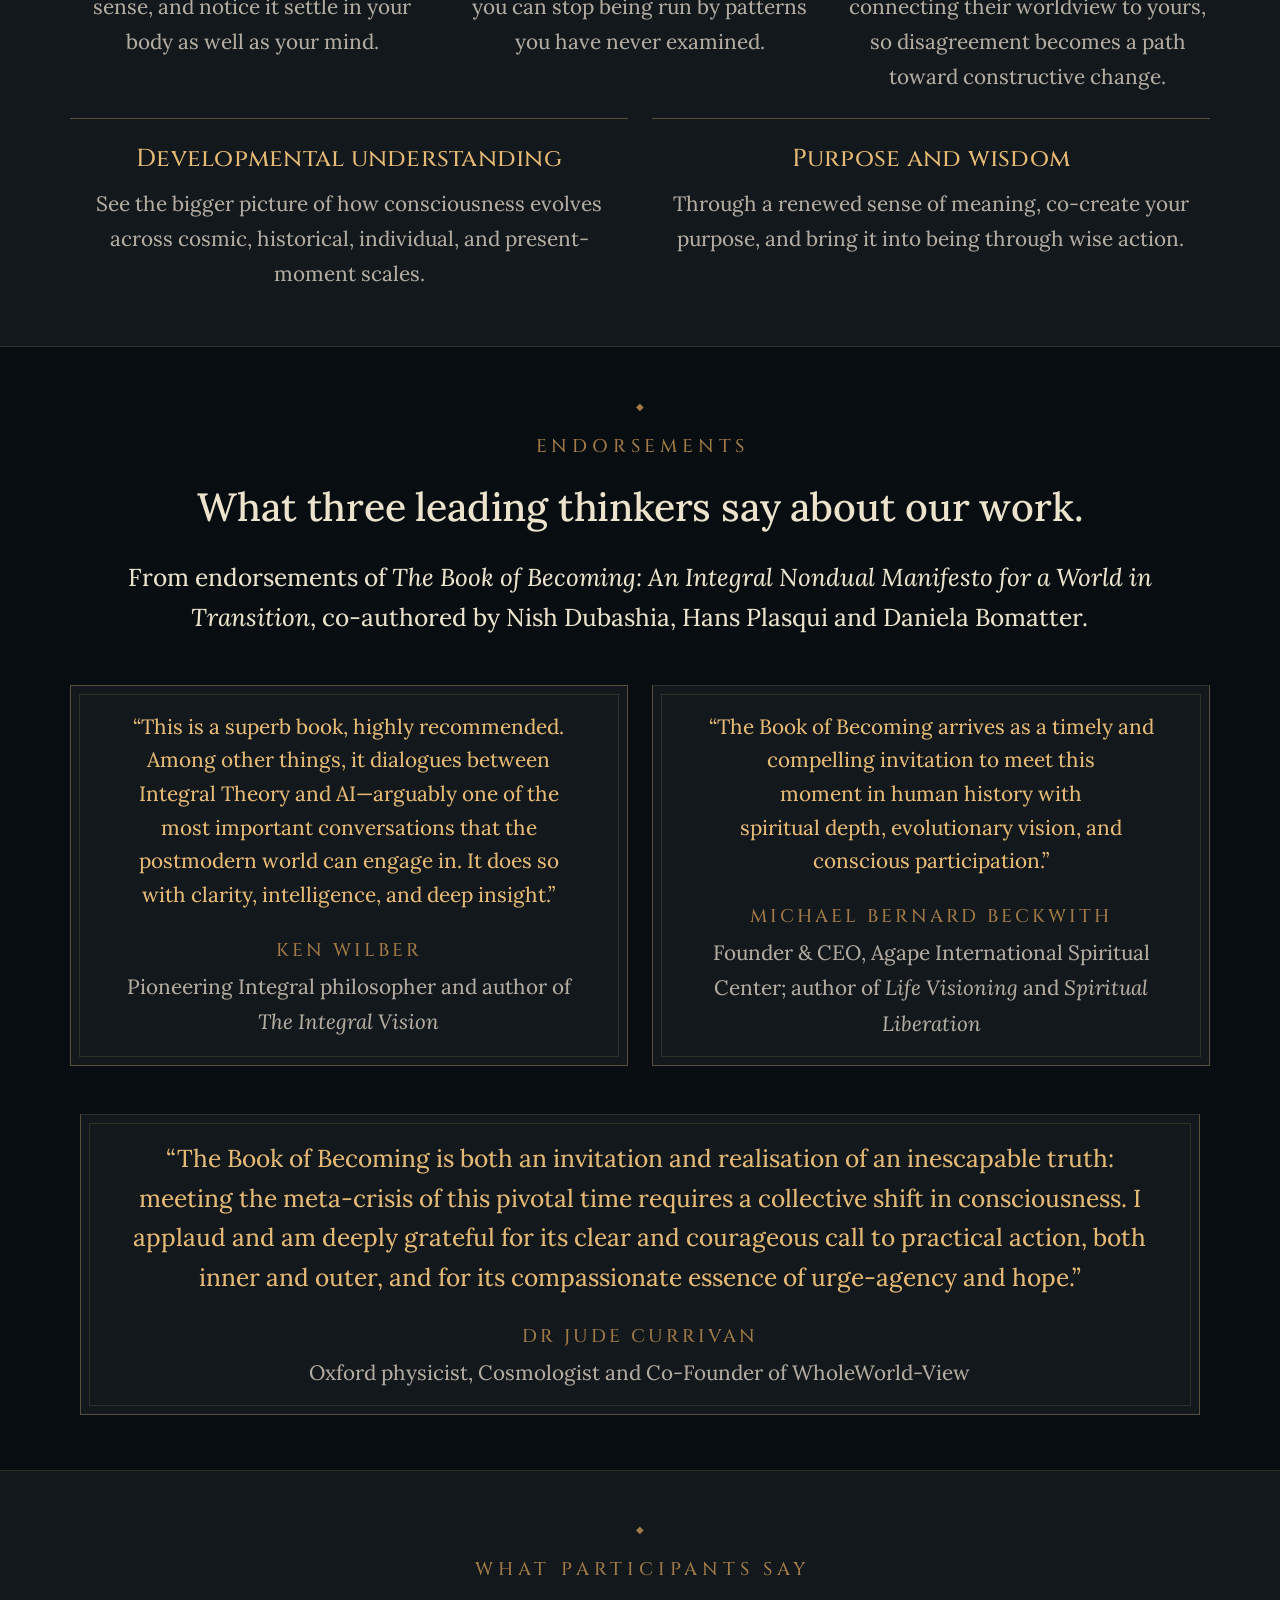
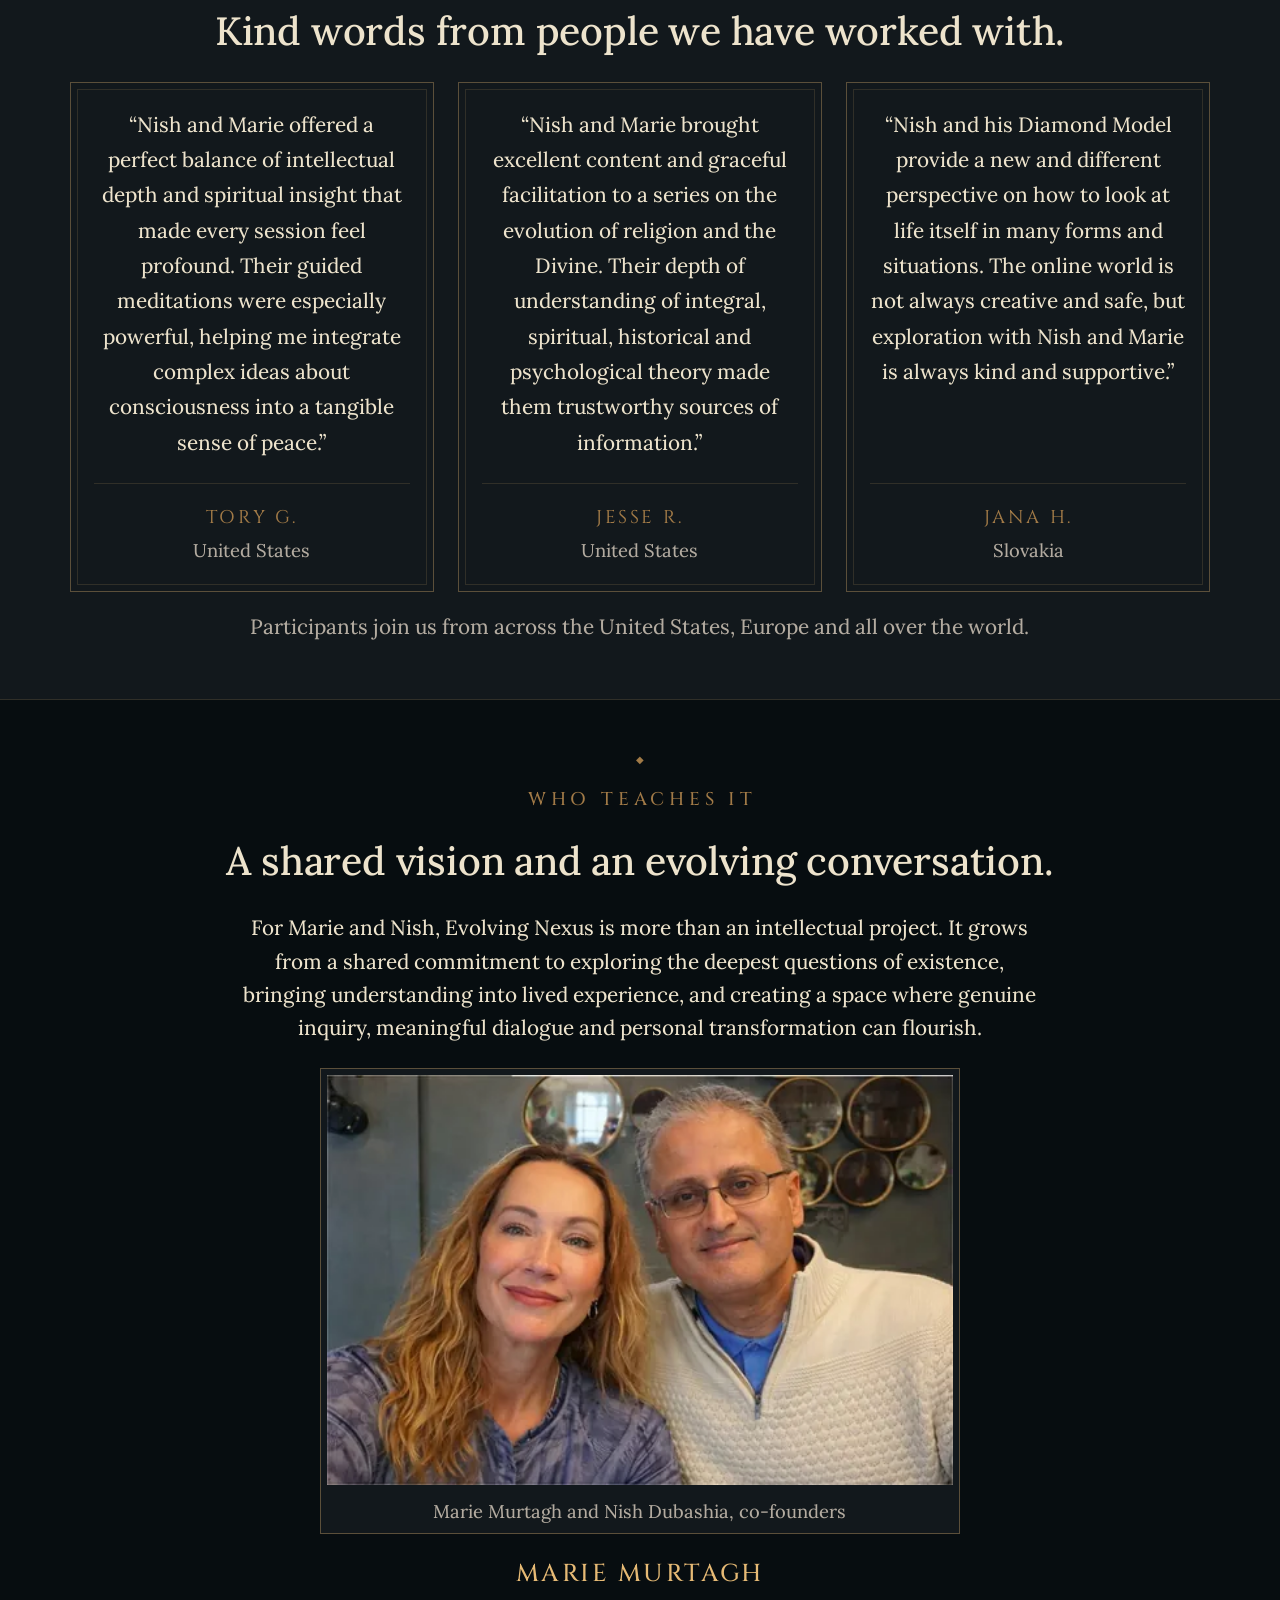
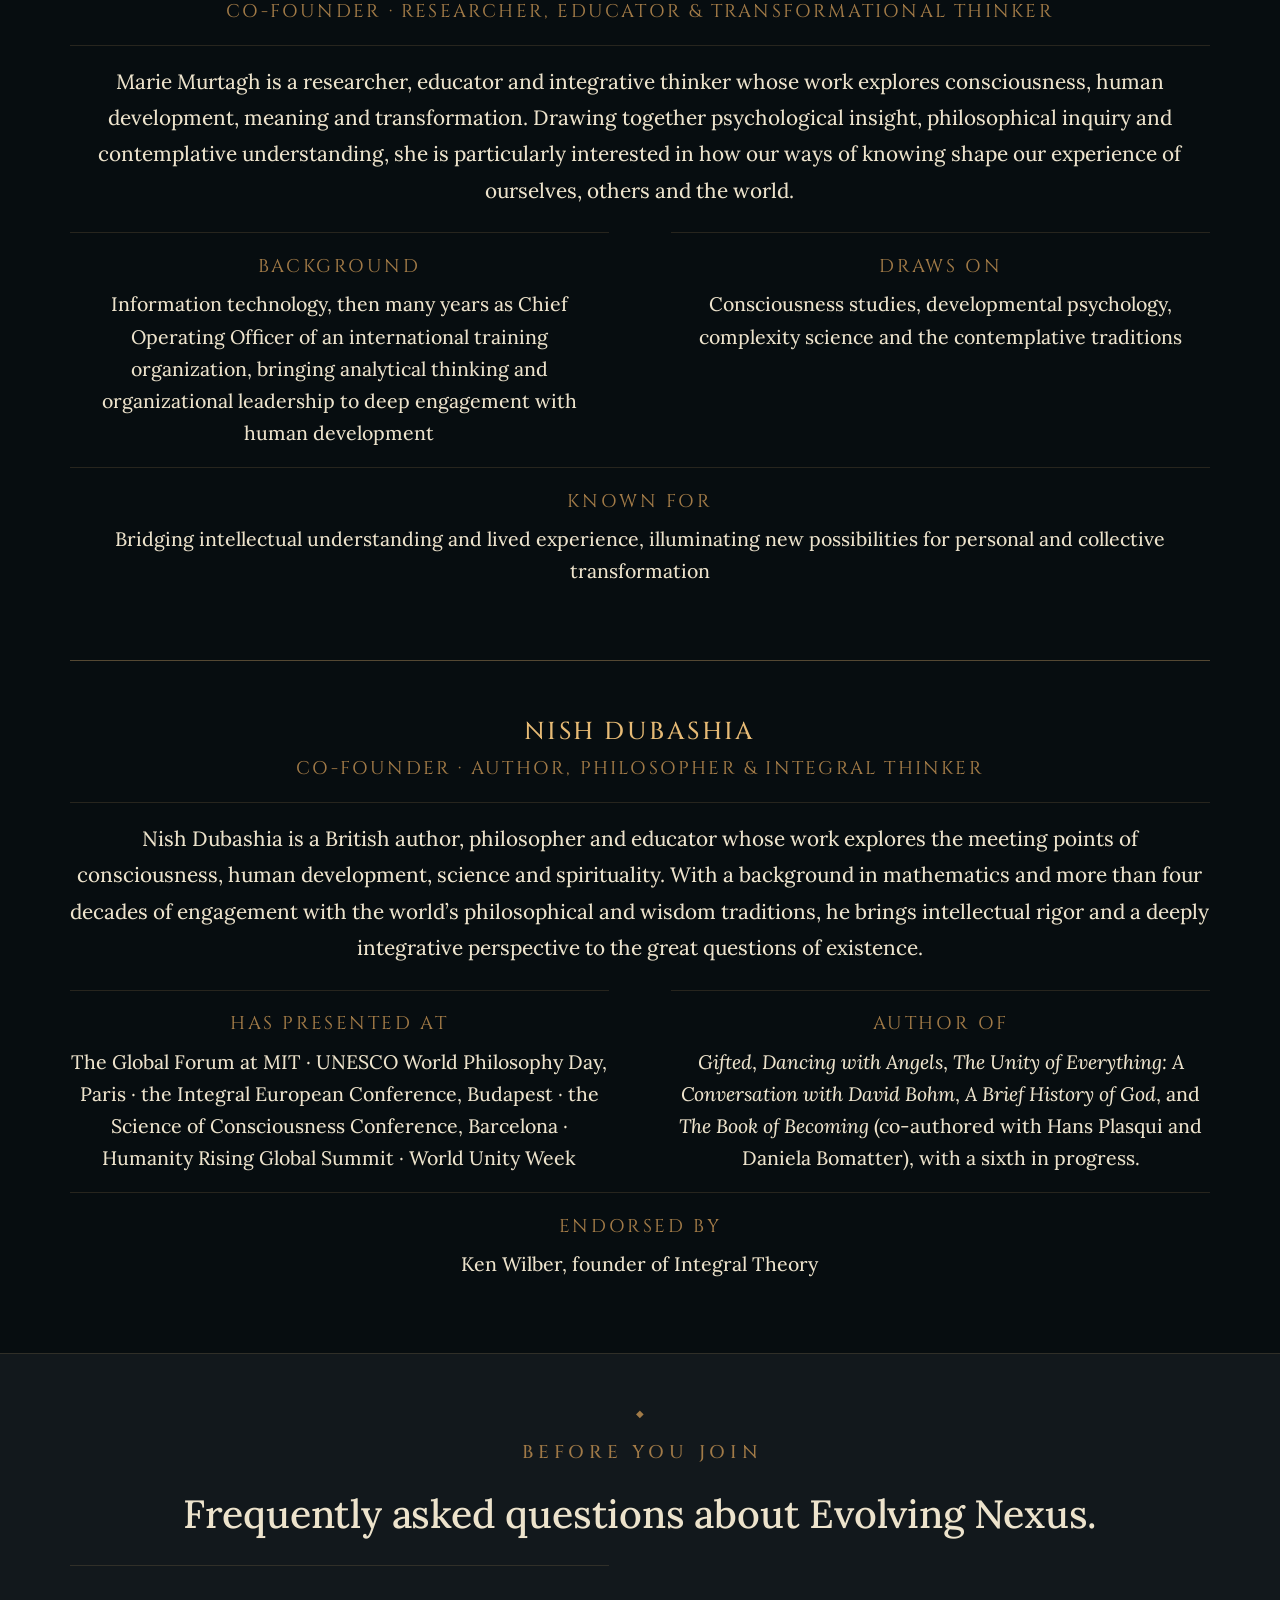
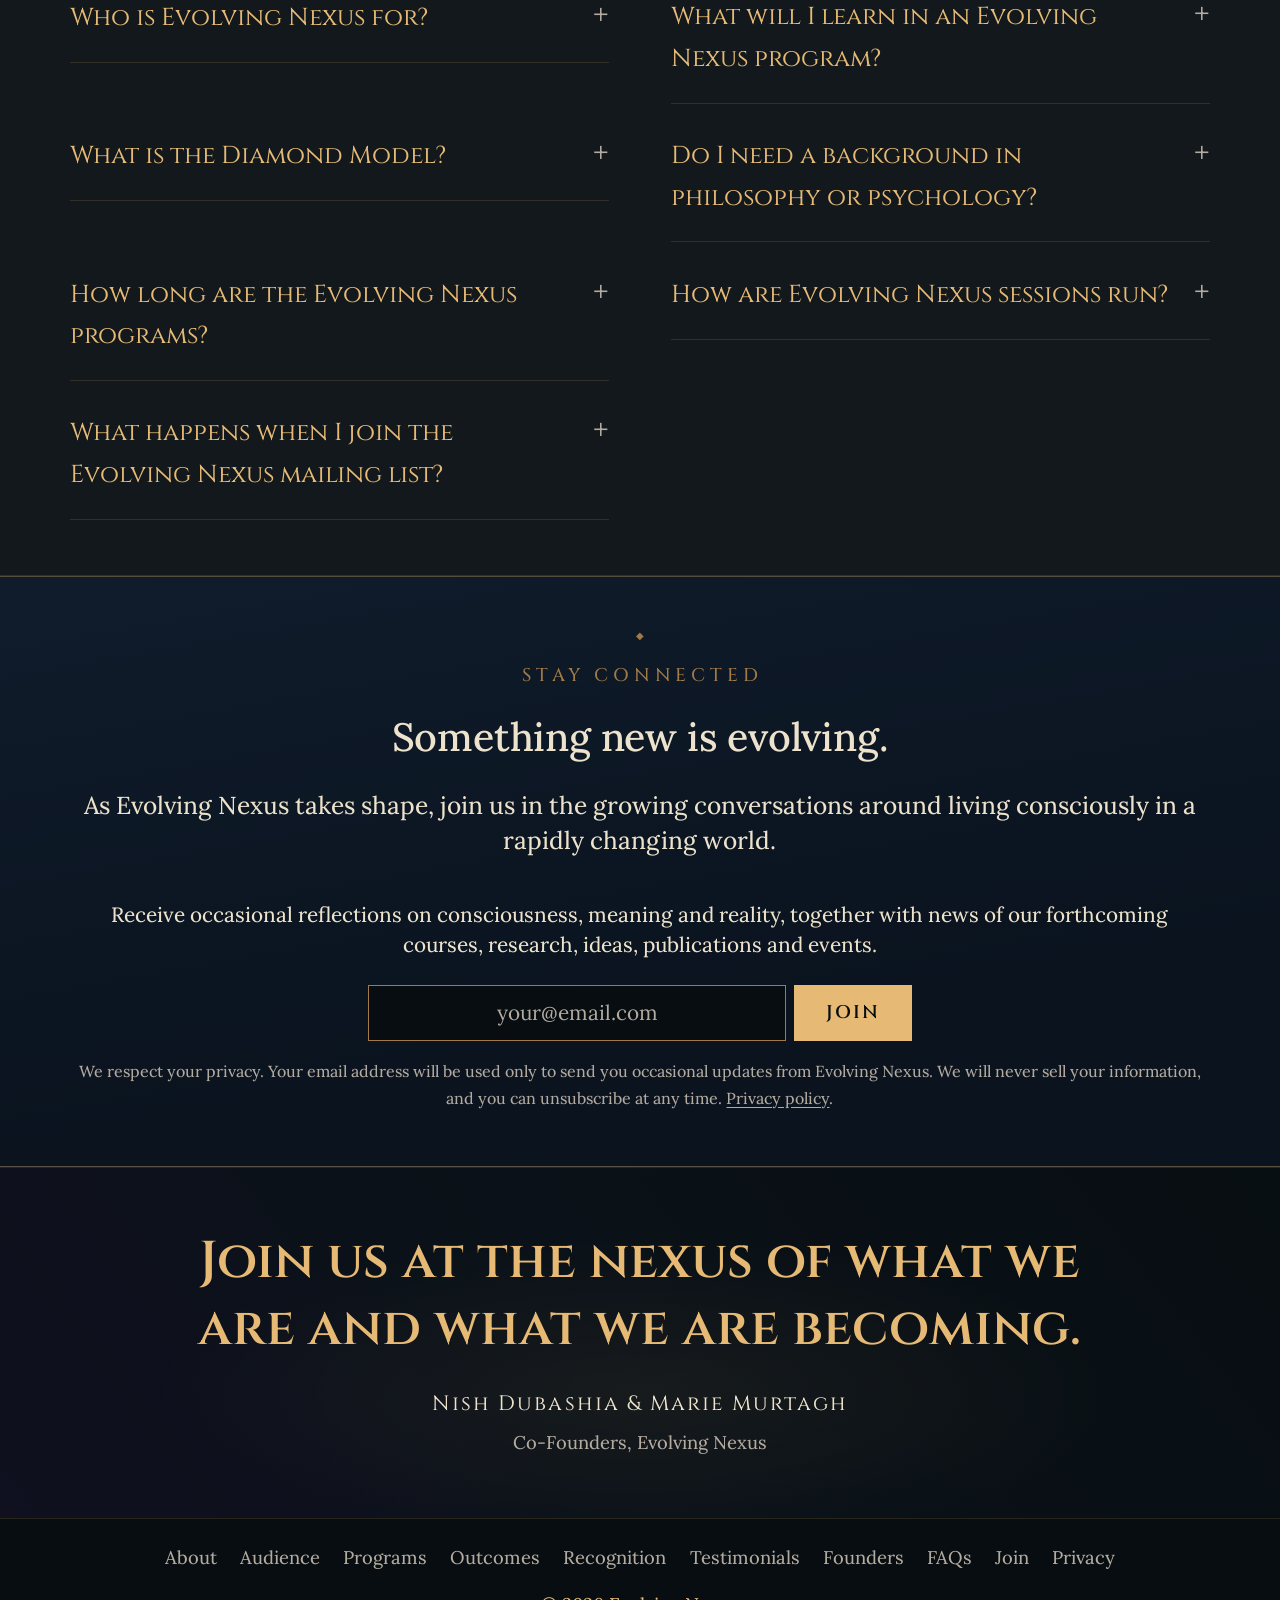
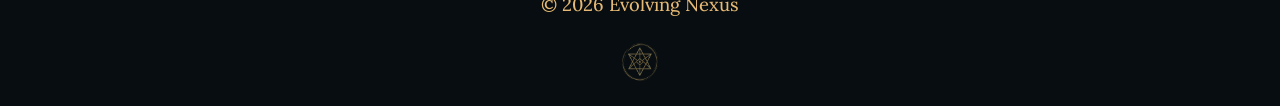
==== commit f4ae9e80: "Restore the founders portrait, separate the two founders, one measure for every band, fix the skip l" ====
--- a/index.html
+++ b/index.html
@@ -61,7 +61,16 @@
   (function () {
     if ('scrollRestoration' in history) history.scrollRestoration = 'manual';
     if (location.hash) return;
-    var toTop = function () { if (!location.hash) scrollTo(0, 0); };
+    /* behavior:'instant', not the default. The stylesheet sets
+       scroll-behavior: smooth on the root, which makes a plain scrollTo(0,0)
+       an animation, and an animated scroll is cancelled the moment the reader
+       touches the wheel or trackpad. A refresh part way down the page then
+       stopped wherever the cancel happened instead of reaching the top. */
+    var toTop = function () {
+      if (location.hash) return;
+      try { scrollTo({ top: 0, left: 0, behavior: 'instant' }); }
+      catch (e) { scrollTo(0, 0); }
+    };
     toTop();
     addEventListener('DOMContentLoaded', toTop);
     addEventListener('load', toTop);
@@ -106,7 +115,7 @@
 <link rel="preload" href="assets/fonts/lora-latin-var.woff2" as="font" type="font/woff2" crossorigin>
 <link rel="preload" as="image" href="assets/img/founders-700.webp" type="image/webp" fetchpriority="high">
 
-<link rel="stylesheet" href="assets/css/styles.css?v=95b85c30">
+<link rel="stylesheet" href="assets/css/styles.css?v=011614b1">
 <script>document.documentElement.classList.replace('no-js','js');</script>
 
 <!-- Structured data. The playbook calls out FAQ schema specifically, because
--- a/assets/css/styles.css
+++ b/assets/css/styles.css
@@ -156,17 +156,27 @@
   overflow: hidden; clip-path: inset(50%); white-space: nowrap;
 }
 
+/* Hidden by being taken out of the paint entirely, not by being parked above
+   the top of the page. Translated off the top it was still a 244x57 gold
+   panel sitting at -85px, and anything that shows the area above the document
+   showed it: a trackpad overscroll, a rubber-band bounce, a browser that
+   paints the overscroll region. It read as a yellow box floating above the
+   page. Clipped to nothing, there is no panel to reveal. */
 .skip-link {
   position: absolute; top: 0; left: 50%;
-  transform: translate(-50%, -150%);
-  z-index: 100; padding: 0.8rem 1.3rem;
+  width: 1px; height: 1px; margin: -1px; padding: 0;
+  overflow: hidden; clip-path: inset(50%); white-space: nowrap;
+  z-index: 100;
   background: var(--ember-gold); color: var(--void);
   font-family: var(--font-display); font-size: var(--step--1);
   font-weight: 600; letter-spacing: 0.1em; text-transform: uppercase;
   text-decoration: none;
-  transition: transform 180ms var(--ease);
-}
-.skip-link:focus { transform: translate(-50%, 0); }
+}
+.skip-link:focus {
+  width: auto; height: auto; margin: 0; padding: 0.8rem 1.3rem;
+  overflow: visible; clip-path: none;
+  transform: translateX(-50%);
+}
 
 /* ── 04 Type ────────────────────────────────────────────────────────────── */
 
@@ -1364,7 +1374,6 @@
     column-gap: var(--space-xl);
     align-items: start;
   }
-  #founders .portrait img { max-height: 46svh; width: auto; margin-inline: auto; }
   #programs .paths { gap: var(--space-l); }
 }
 
@@ -1390,7 +1399,6 @@
    the default shell and widening it this way would make the wrapping worse,
    not better. */
 @media (min-width: 75rem) {
-  #audience > .shell { max-width: min(94vw, 82rem); }
 }
 
 /* Declared here, after the Capture block, on purpose. Put with the other hero
@@ -1517,18 +1525,12 @@
   .endorsements .endorse { max-width: 70rem; }
   /* The photograph was taller than it needed to be beside two columns of
      biography. */
-  #founders .portrait img { max-height: 34svh; }
   /* Each program now carries two paragraphs, so the block padding that suited
      a single sentence is doubled up four times over. */
   .course { padding-block: var(--space-s); }
   .course__desc + .course__desc { margin-top: var(--space-xs); }
 }
 @media (min-width: 75rem) {
-  #programs > .shell,
-  #proof > .shell,
-  #founders > .shell,
-  #testimonials > .shell,
-  #outcomes > .shell { max-width: min(94vw, 86rem); }
   /* These sit inside the wider shell and were holding their own narrower
      measure. .prose is deliberately NOT in this list: it is the one block
      already at its reading limit, and widening it took it back to 81
@@ -1635,12 +1637,7 @@
    Section padding is left alone, as asked; this is the space between blocks
    inside a section, and a little more width. */
 @media (min-width: 75rem) {
-  #programs > .shell,
-  #proof > .shell,
-  #founders > .shell,
-  #testimonials > .shell,
   #outcomes > .shell,
-  #audience > .shell { max-width: min(96vw, 86rem); }
 }
 @media (min-width: 64rem) and (max-height: 50rem) {
   :root {
@@ -1690,3 +1687,26 @@
   #audience .audience__lede { max-width: 72ch; margin-bottom: var(--space-xs); }
   #audience .h2 { margin-bottom: var(--space-xs); }
 }
+
+/* ── One measure for every band ────────────────────────────────────────────
+   Six sections had been widened and four had not, so About, the FAQ, Join and
+   the closing line sat 224px narrower than their neighbours and the page
+   appeared to change width as you scrolled. Every band now takes the same
+   measure. The blocks inside that need a shorter line, .prose above all, keep
+   their own caps. */
+@media (min-width: 75rem) {
+  .section > .shell,
+  .final > .final__inner,
+  .coda > .shell { max-width: min(96vw, 86rem); }
+}
+
+/* ── Marie and Nish, told apart ────────────────────────────────────────────
+   Stacked with a 24px gap and no rule between them the two biographies read
+   as one block, with nothing to mark where the first ended. */
+@media (min-width: 48rem) {
+  .bios { gap: var(--space-2xl); }
+  .bios > .bio + .bio {
+    padding-top: var(--space-2xl);
+    border-top: 1px solid var(--hairline);
+  }
+}
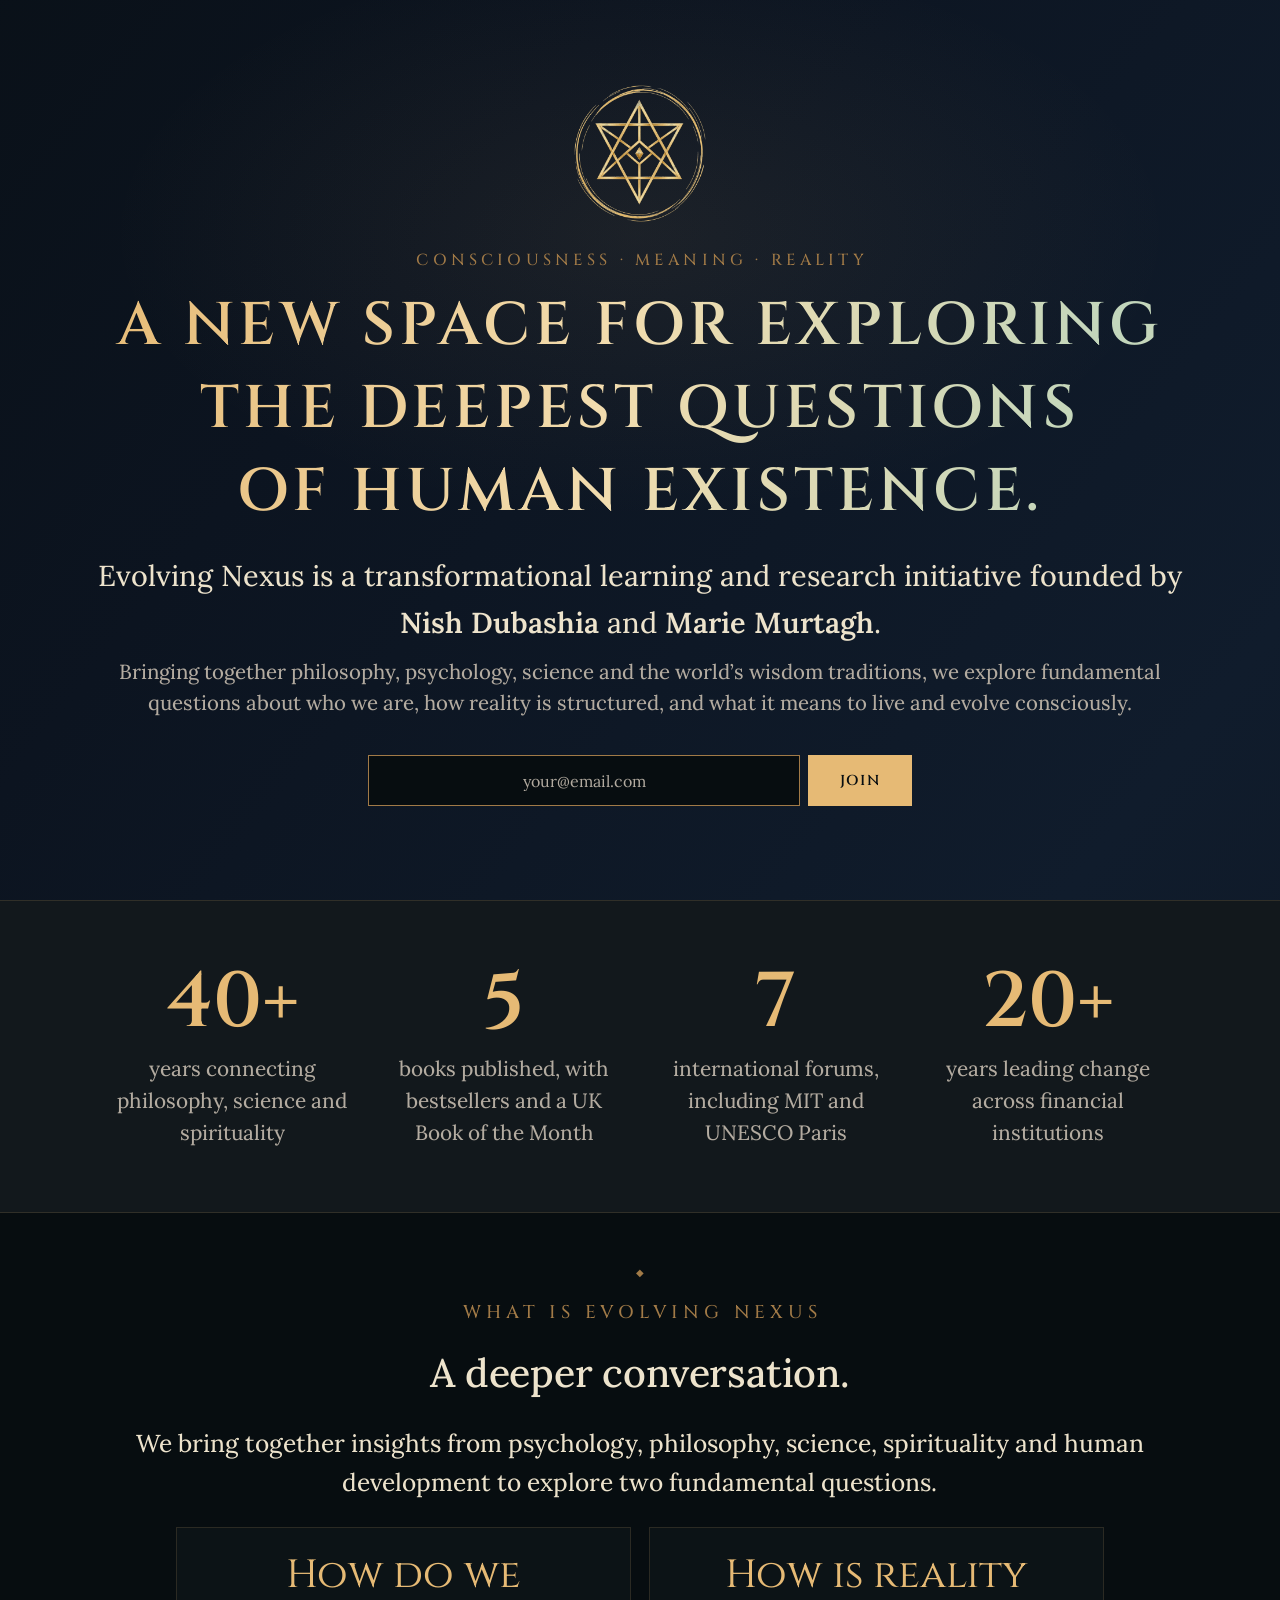
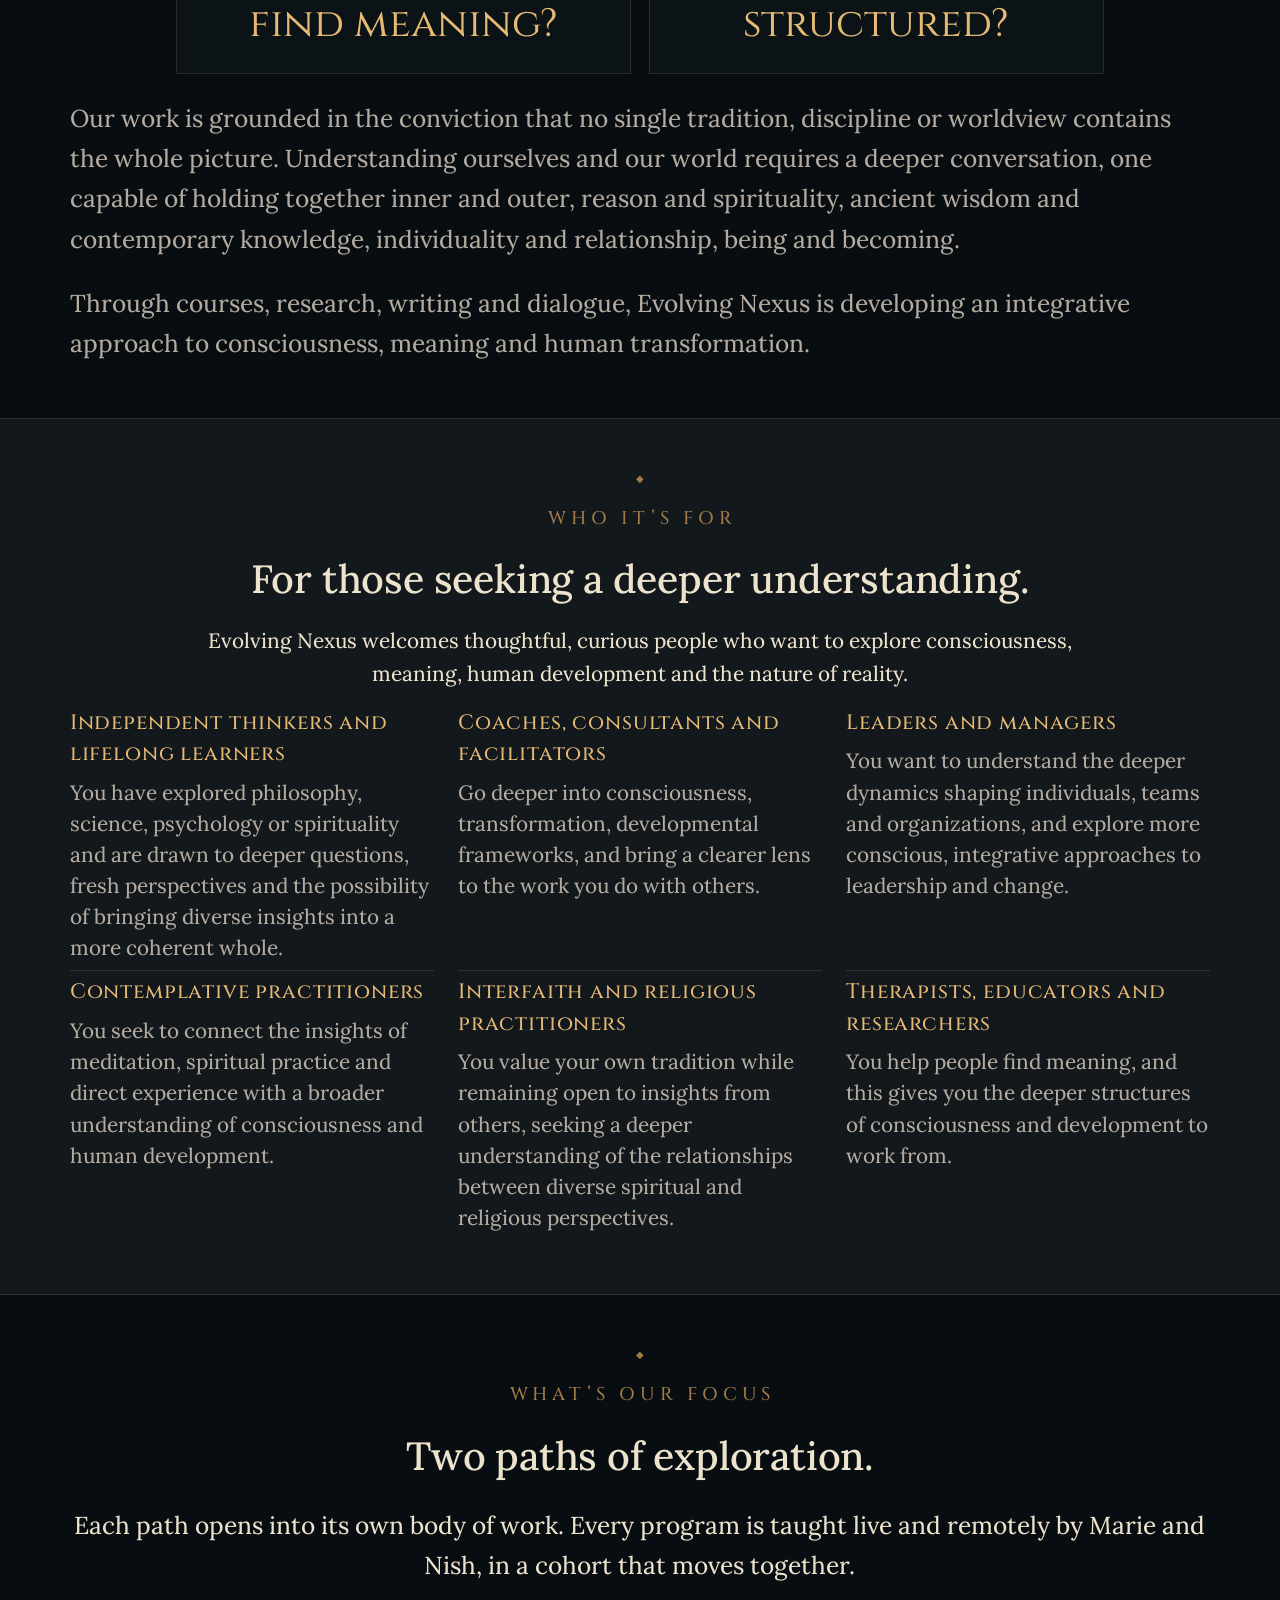
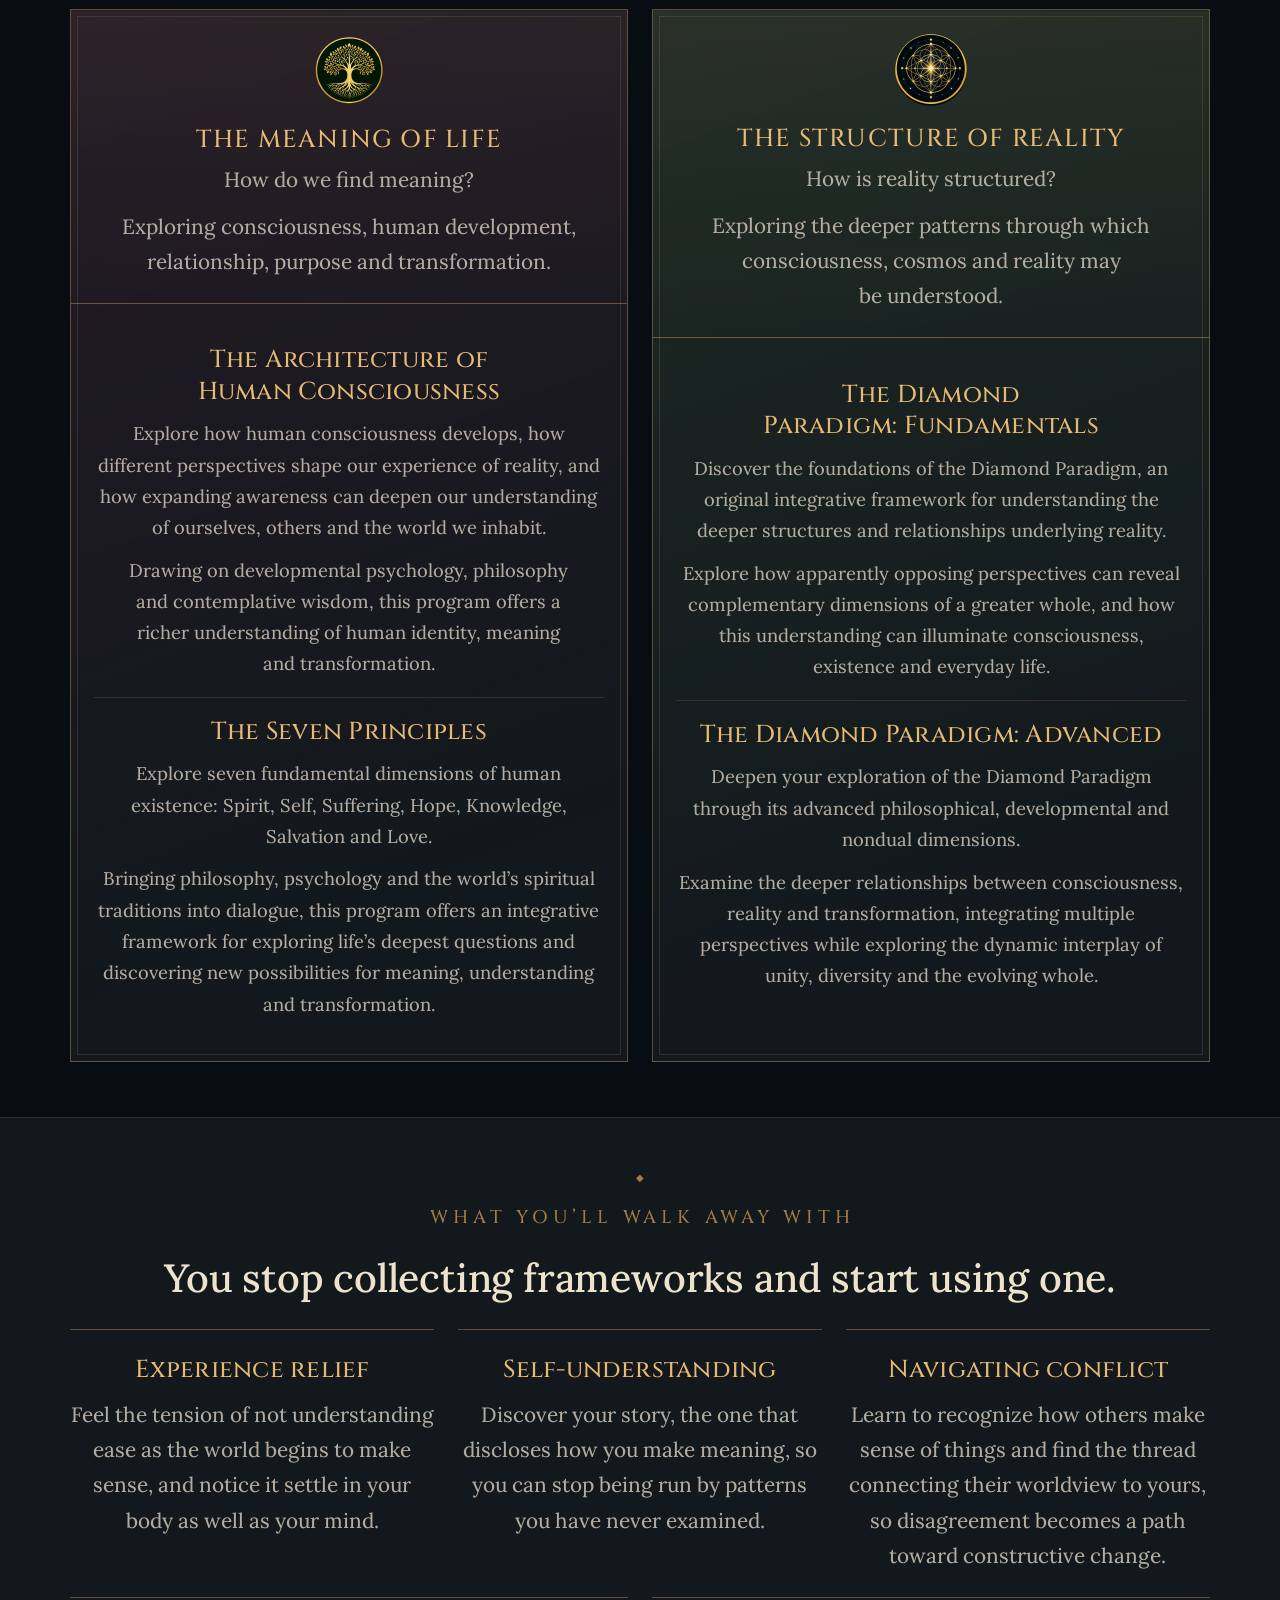
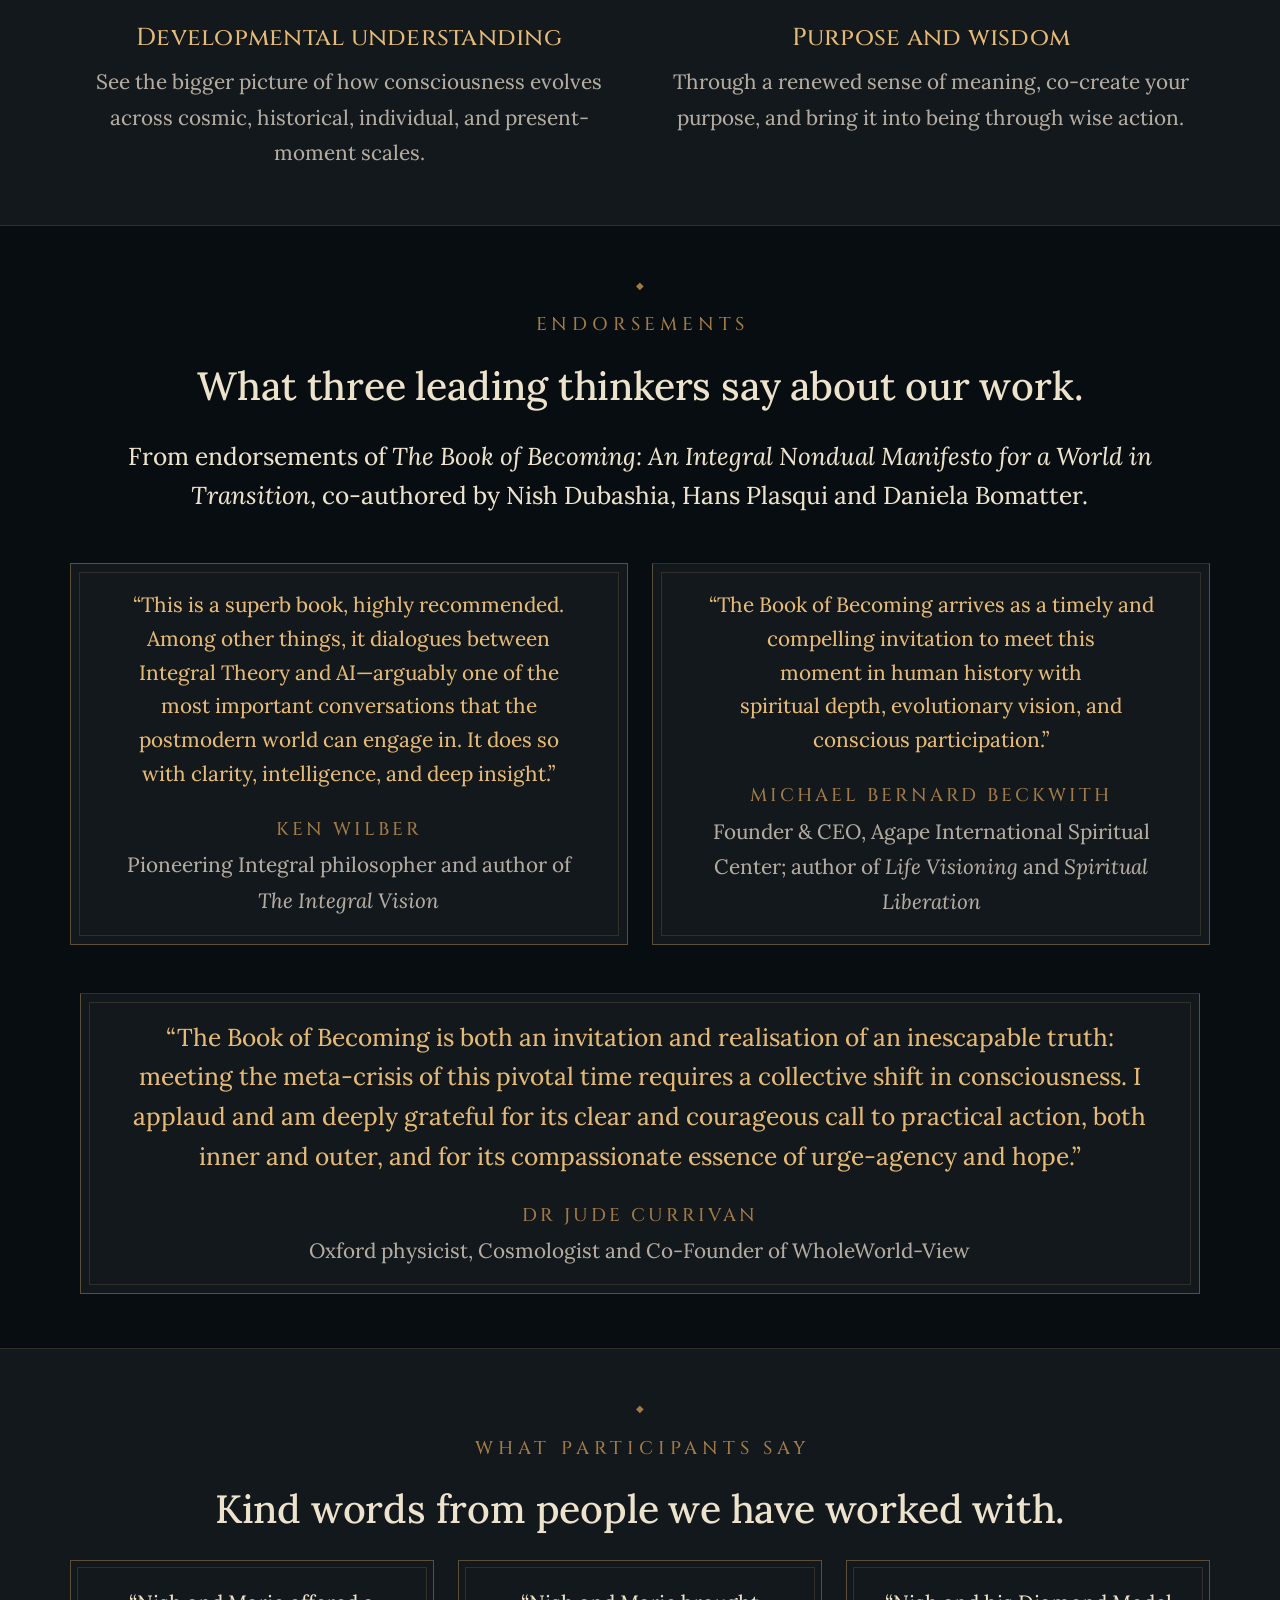
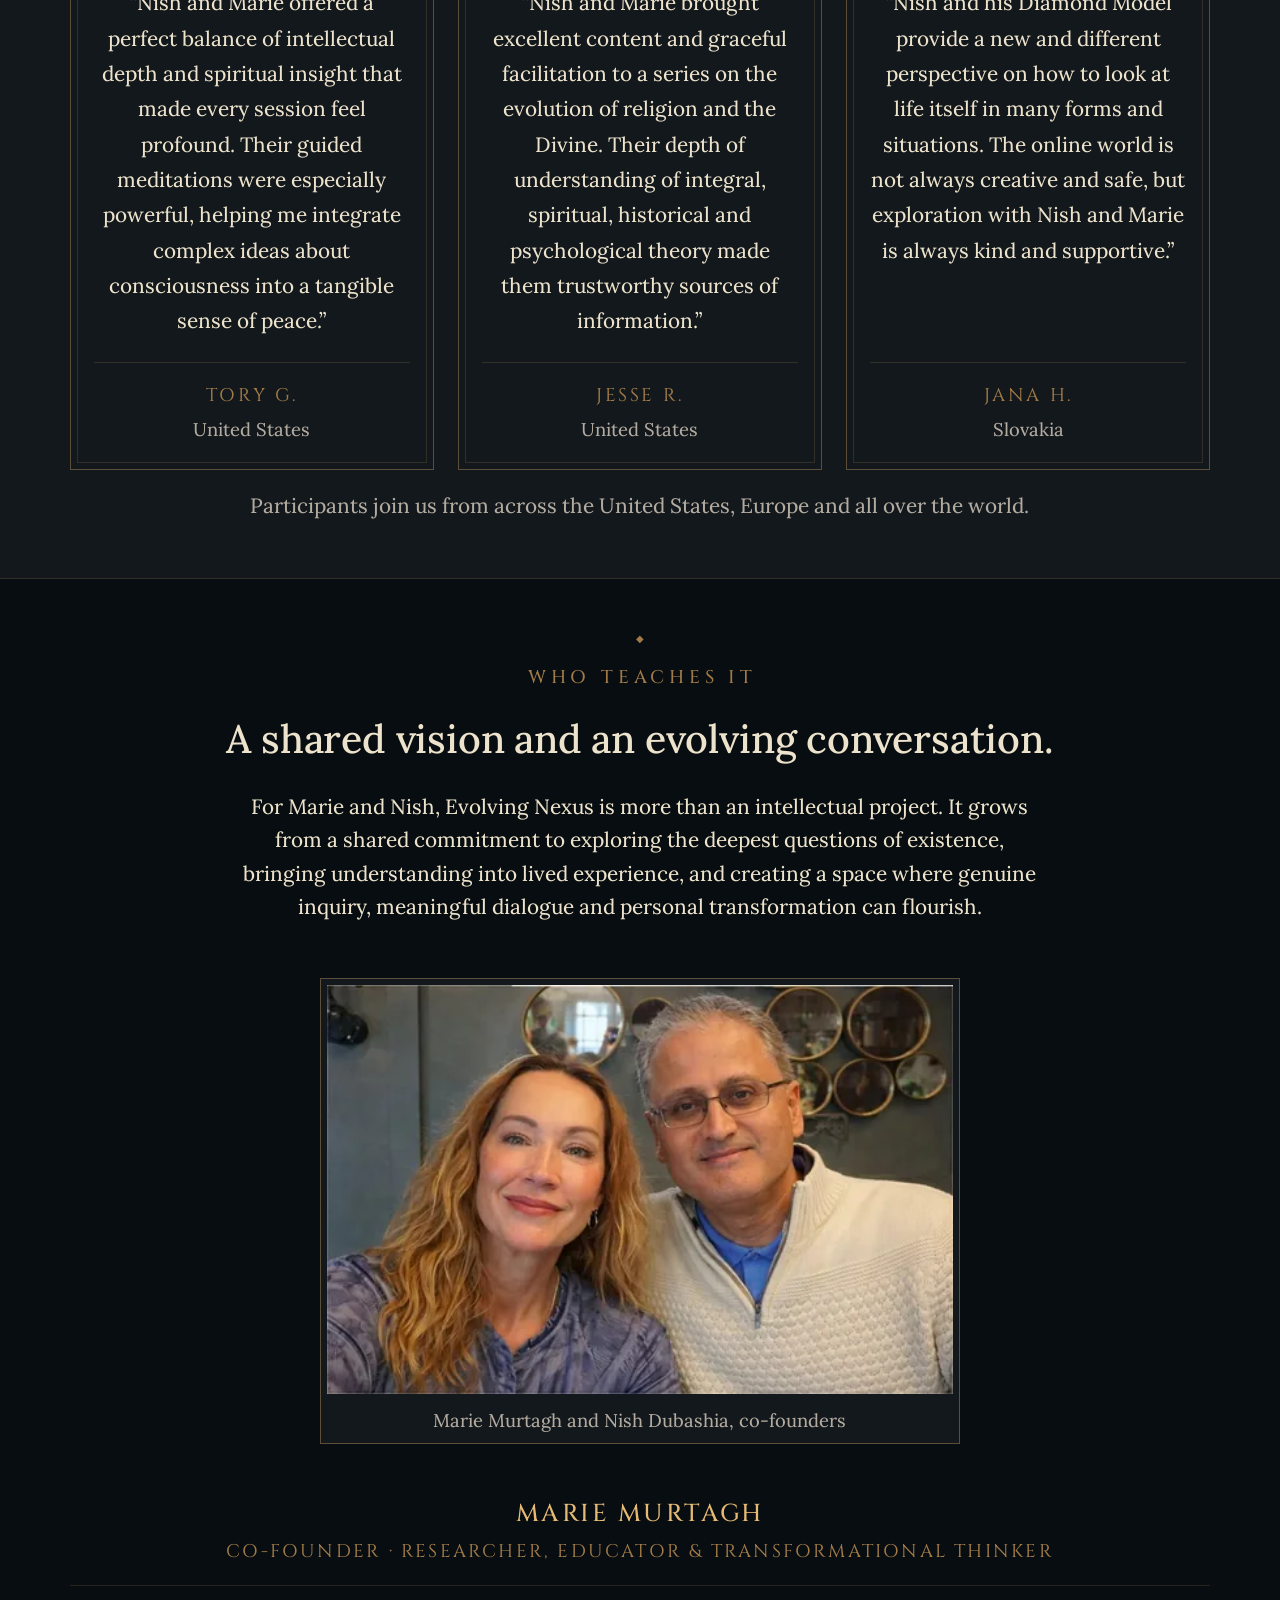
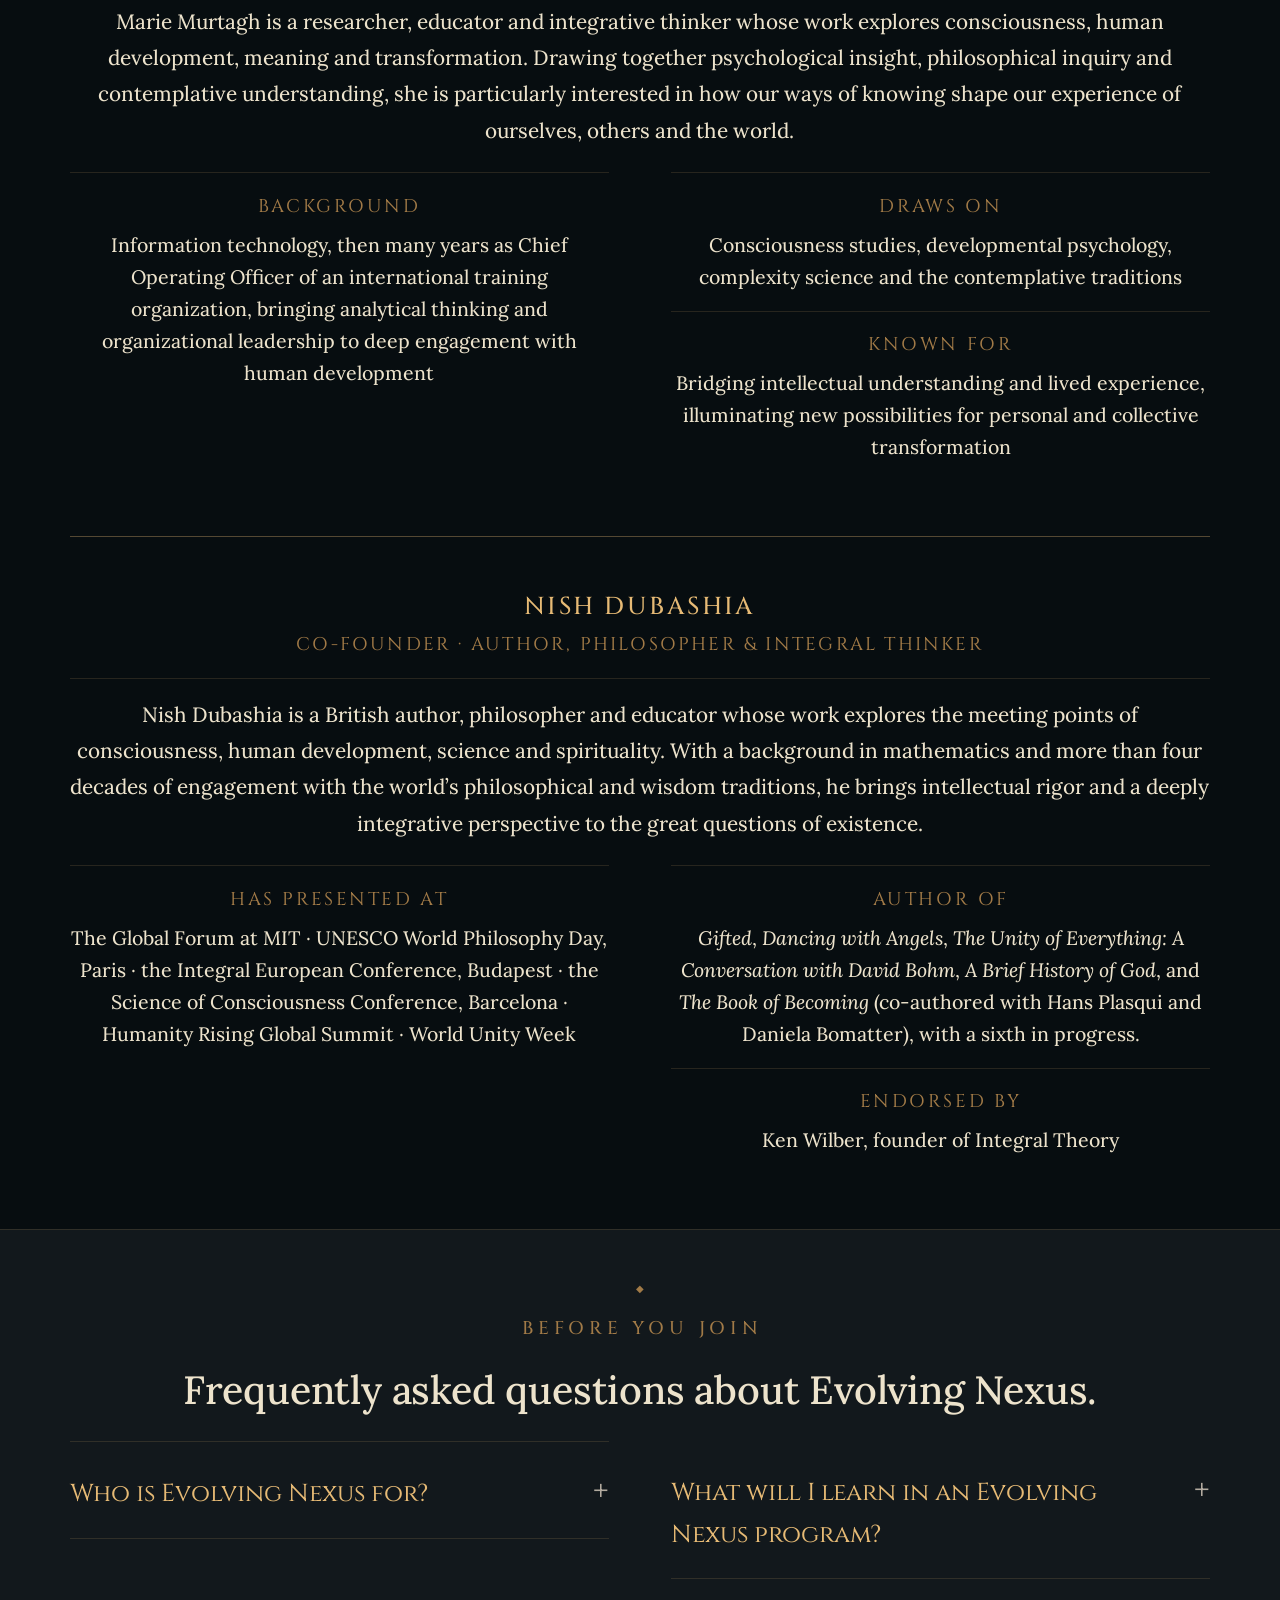
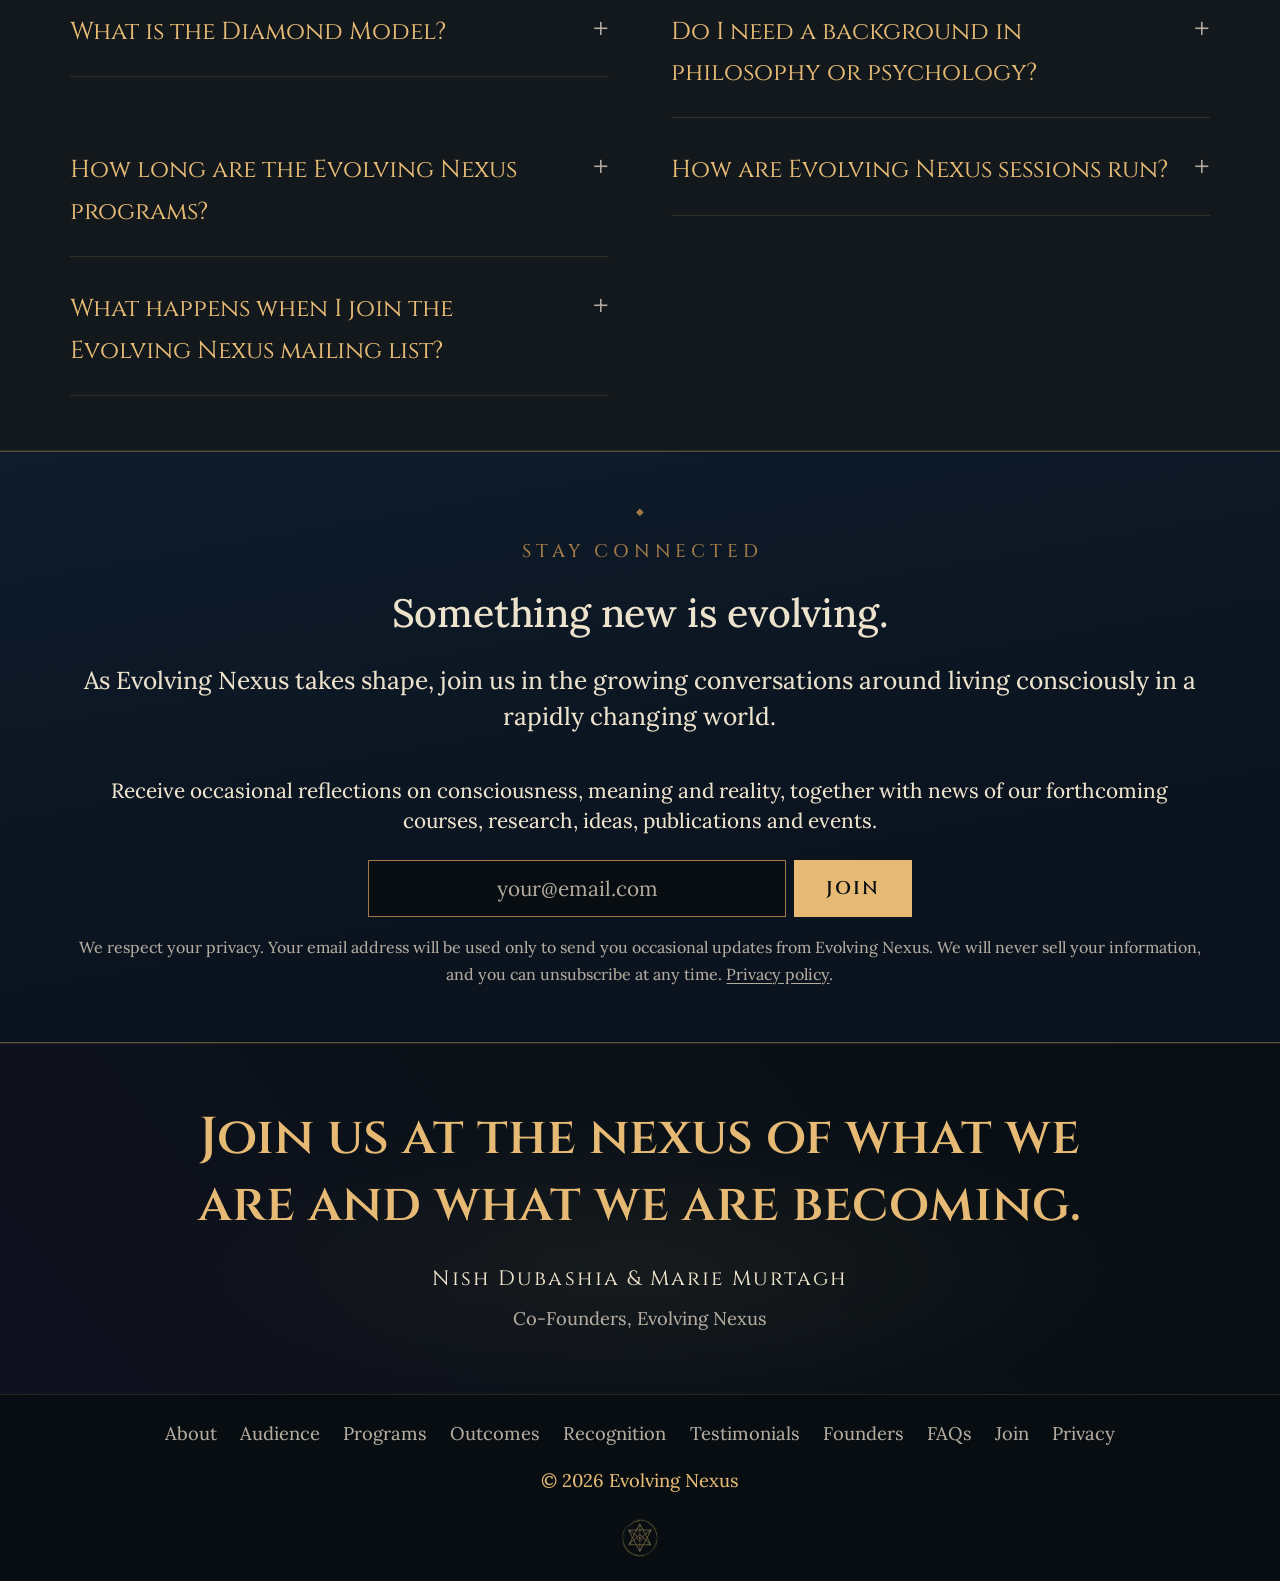
==== commit 4d178ed4: "Known for joins the right column, air above the photograph and each founder, About prose takes the s" ====
--- a/index.html
+++ b/index.html
@@ -115,7 +115,7 @@
 <link rel="preload" href="assets/fonts/lora-latin-var.woff2" as="font" type="font/woff2" crossorigin>
 <link rel="preload" as="image" href="assets/img/founders-700.webp" type="image/webp" fetchpriority="high">
 
-<link rel="stylesheet" href="assets/css/styles.css?v=011614b1">
+<link rel="stylesheet" href="assets/css/styles.css?v=6f216e9f">
 <script>document.documentElement.classList.replace('no-js','js');</script>
 
 <!-- Structured data. The playbook calls out FAQ schema specifically, because
--- a/assets/css/styles.css
+++ b/assets/css/styles.css
@@ -1421,7 +1421,11 @@
    same column would put MORE characters on each line, not fewer. */
 @media (min-width: 64rem) {
   .coda { padding-block: calc(var(--space-2xl) * 1.1); }
-  .prose { max-width: 66ch; }
+  /* Was 66ch, which came out at 877px against the 1280px every other
+     paragraph in the same band takes, so the one block of running text on
+     the page looked like a column someone forgot to widen. It now takes
+     the same measure as the ledes above it. */
+  .prose { max-width: none; }
 }
 
 /* The second opening line. A step under the first and in the quieter colour,
@@ -1710,3 +1714,22 @@
     border-top: 1px solid var(--hairline);
   }
 }
+
+/* ── The third founder detail joins the right column ───────────────────────
+   Spanning it across the bottom made a third row where two would do. The long
+   first entry holds the left column for both rows, and the two shorter ones
+   stack on the right, so Known for sits directly under Draws on. */
+@media (min-width: 64rem) {
+  .creds > div:nth-child(1) { grid-column: 1; grid-row: 1 / span 2; }
+  .creds > div:nth-child(2) { grid-column: 2; grid-row: 1; }
+  .creds > div:nth-child(3) { grid-column: 2; grid-row: 2; }
+}
+
+/* ── Air above the photograph and above each founder ───────────────────────
+   24px between the shared-vision paragraph and the photograph, and another
+   24px before Marie's name, read as no separation at all against a band that
+   carries 56px of padding. */
+@media (min-width: 48rem) {
+  #founders .portrait { margin-top: var(--space-2xl); }
+  #founders .bios { margin-top: var(--space-2xl); }
+}
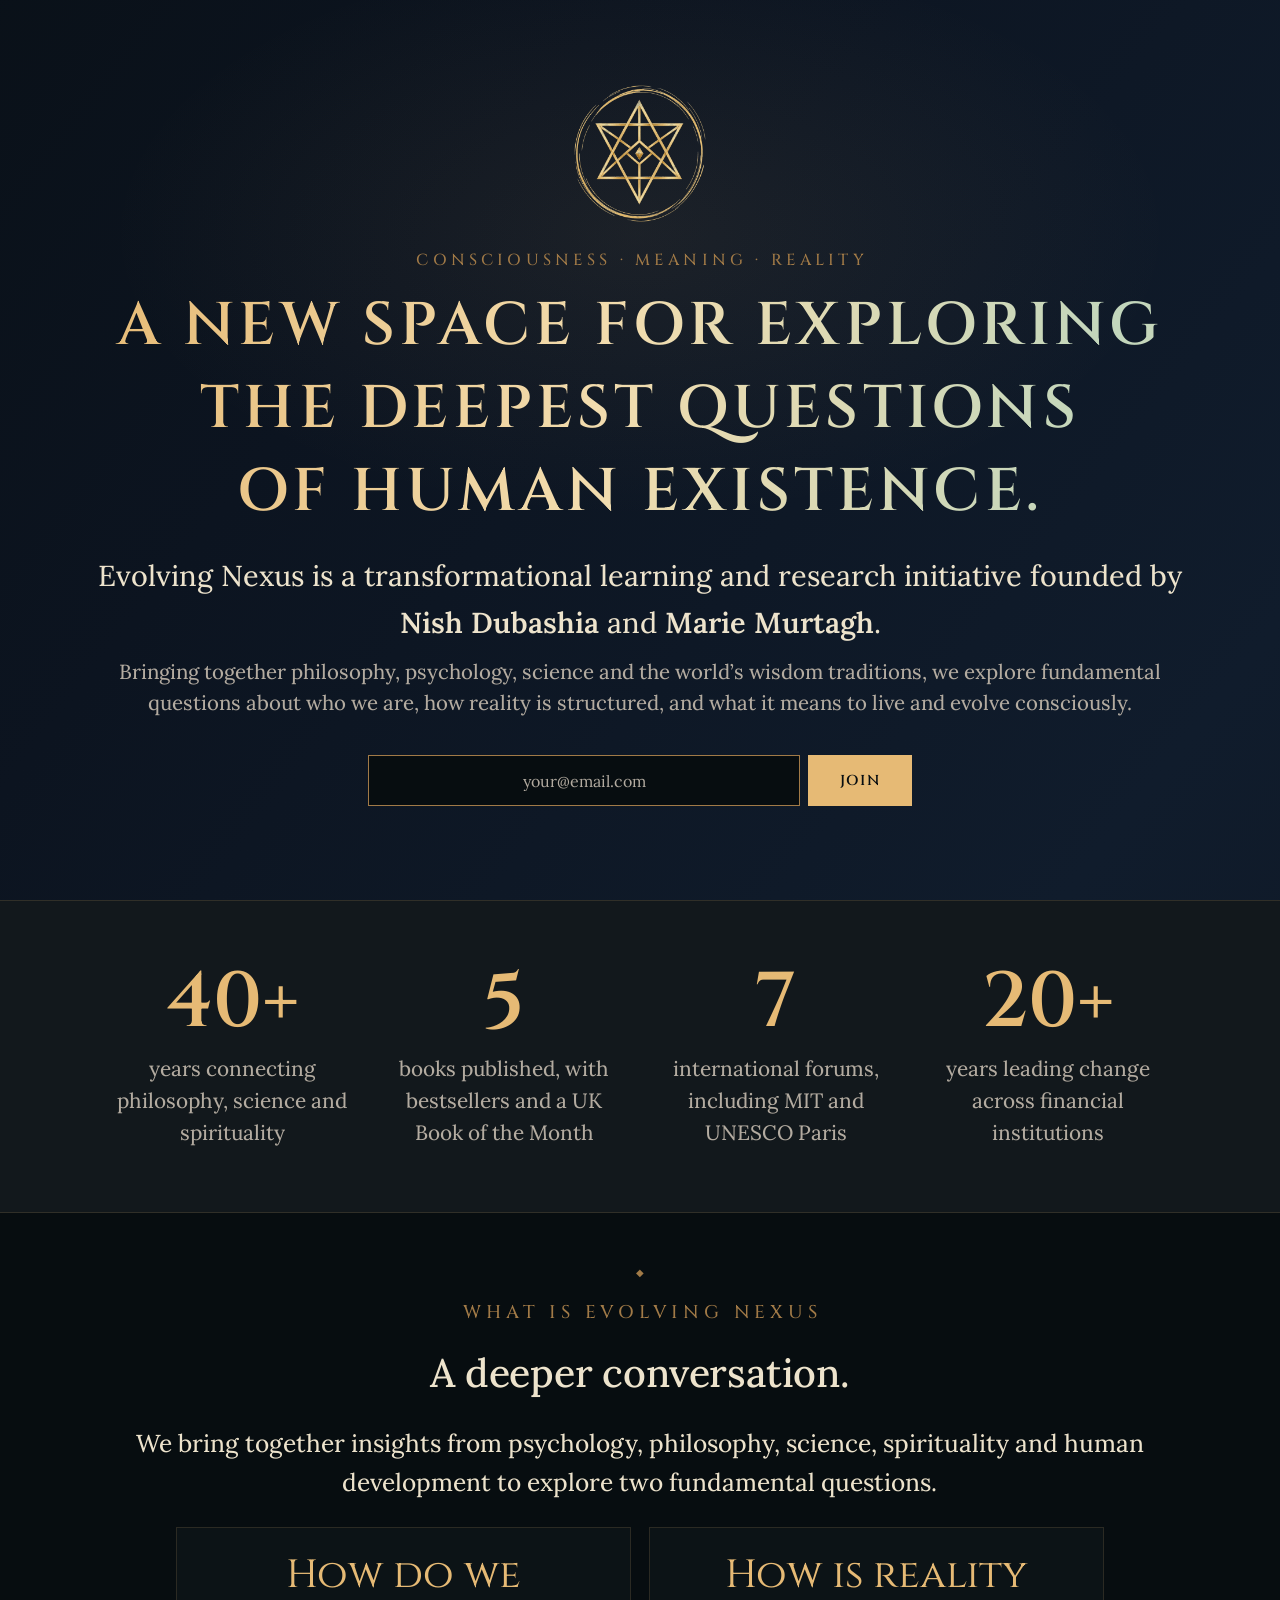
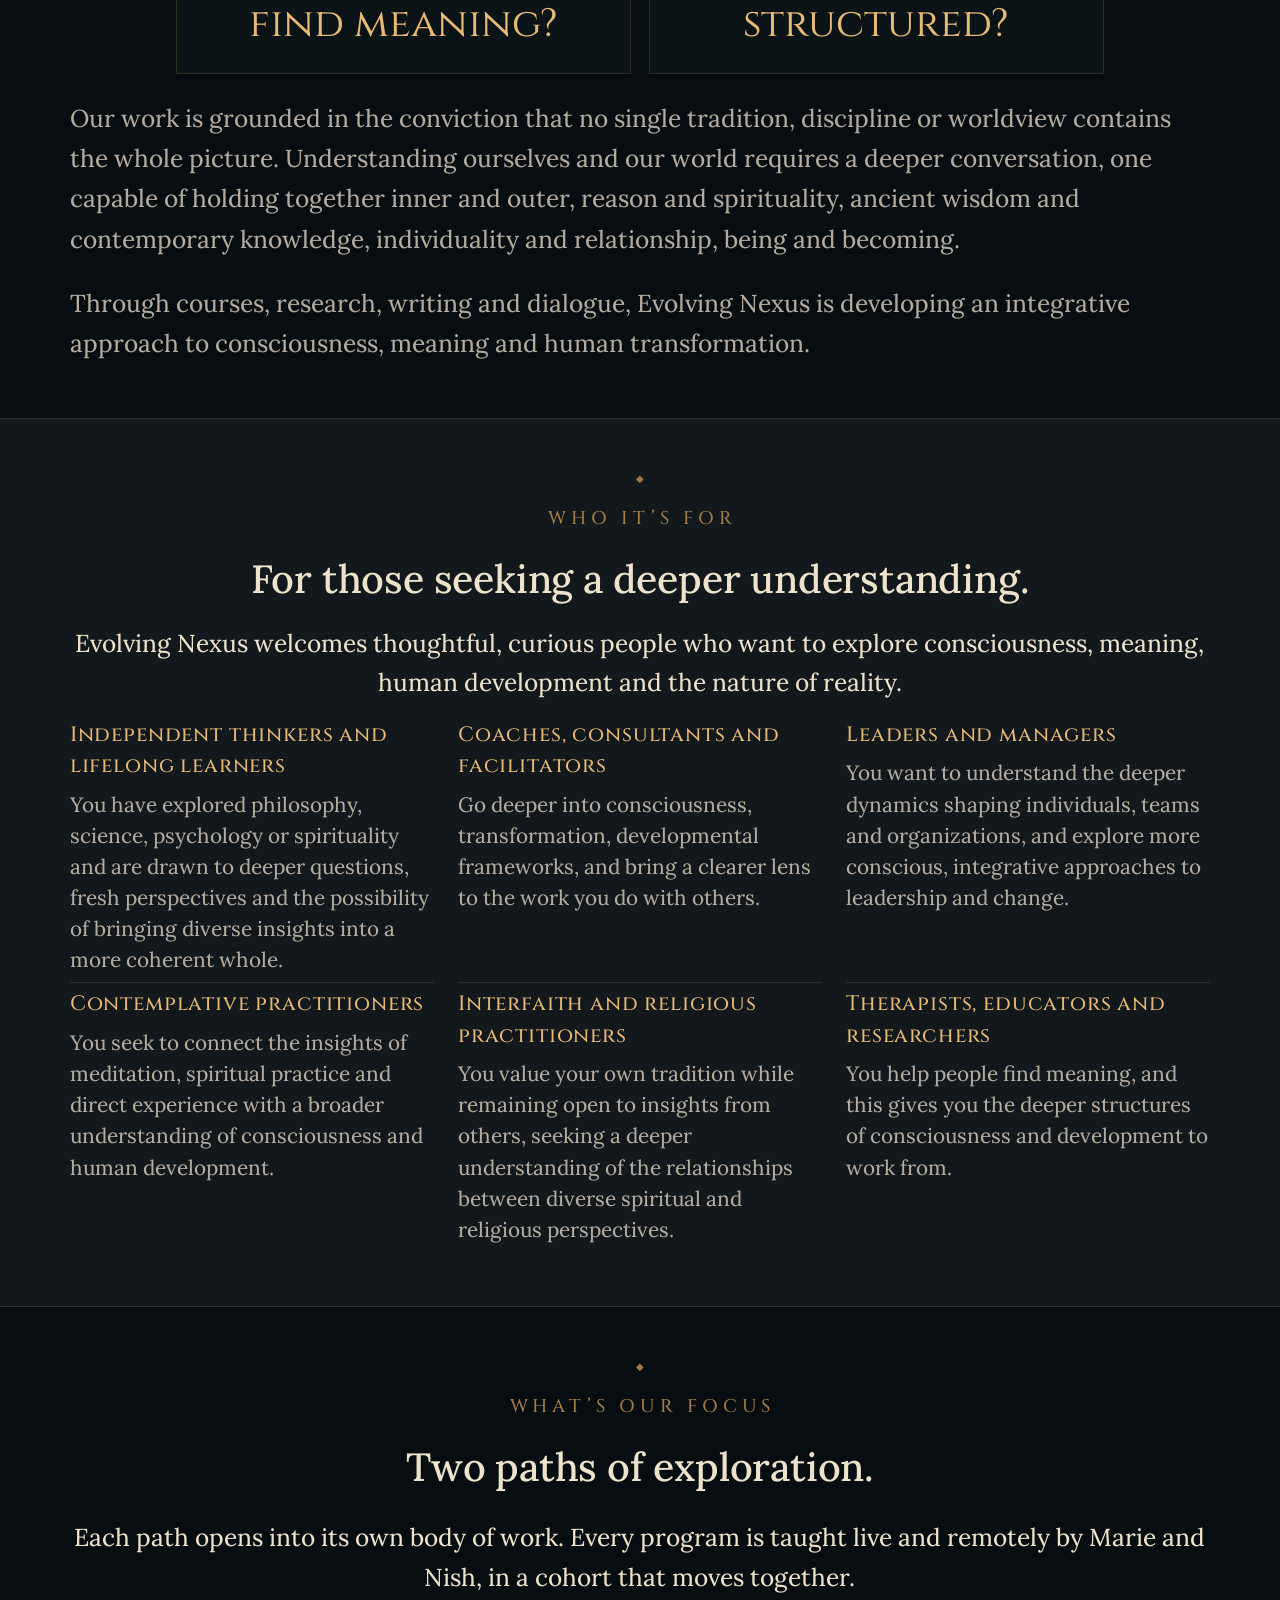
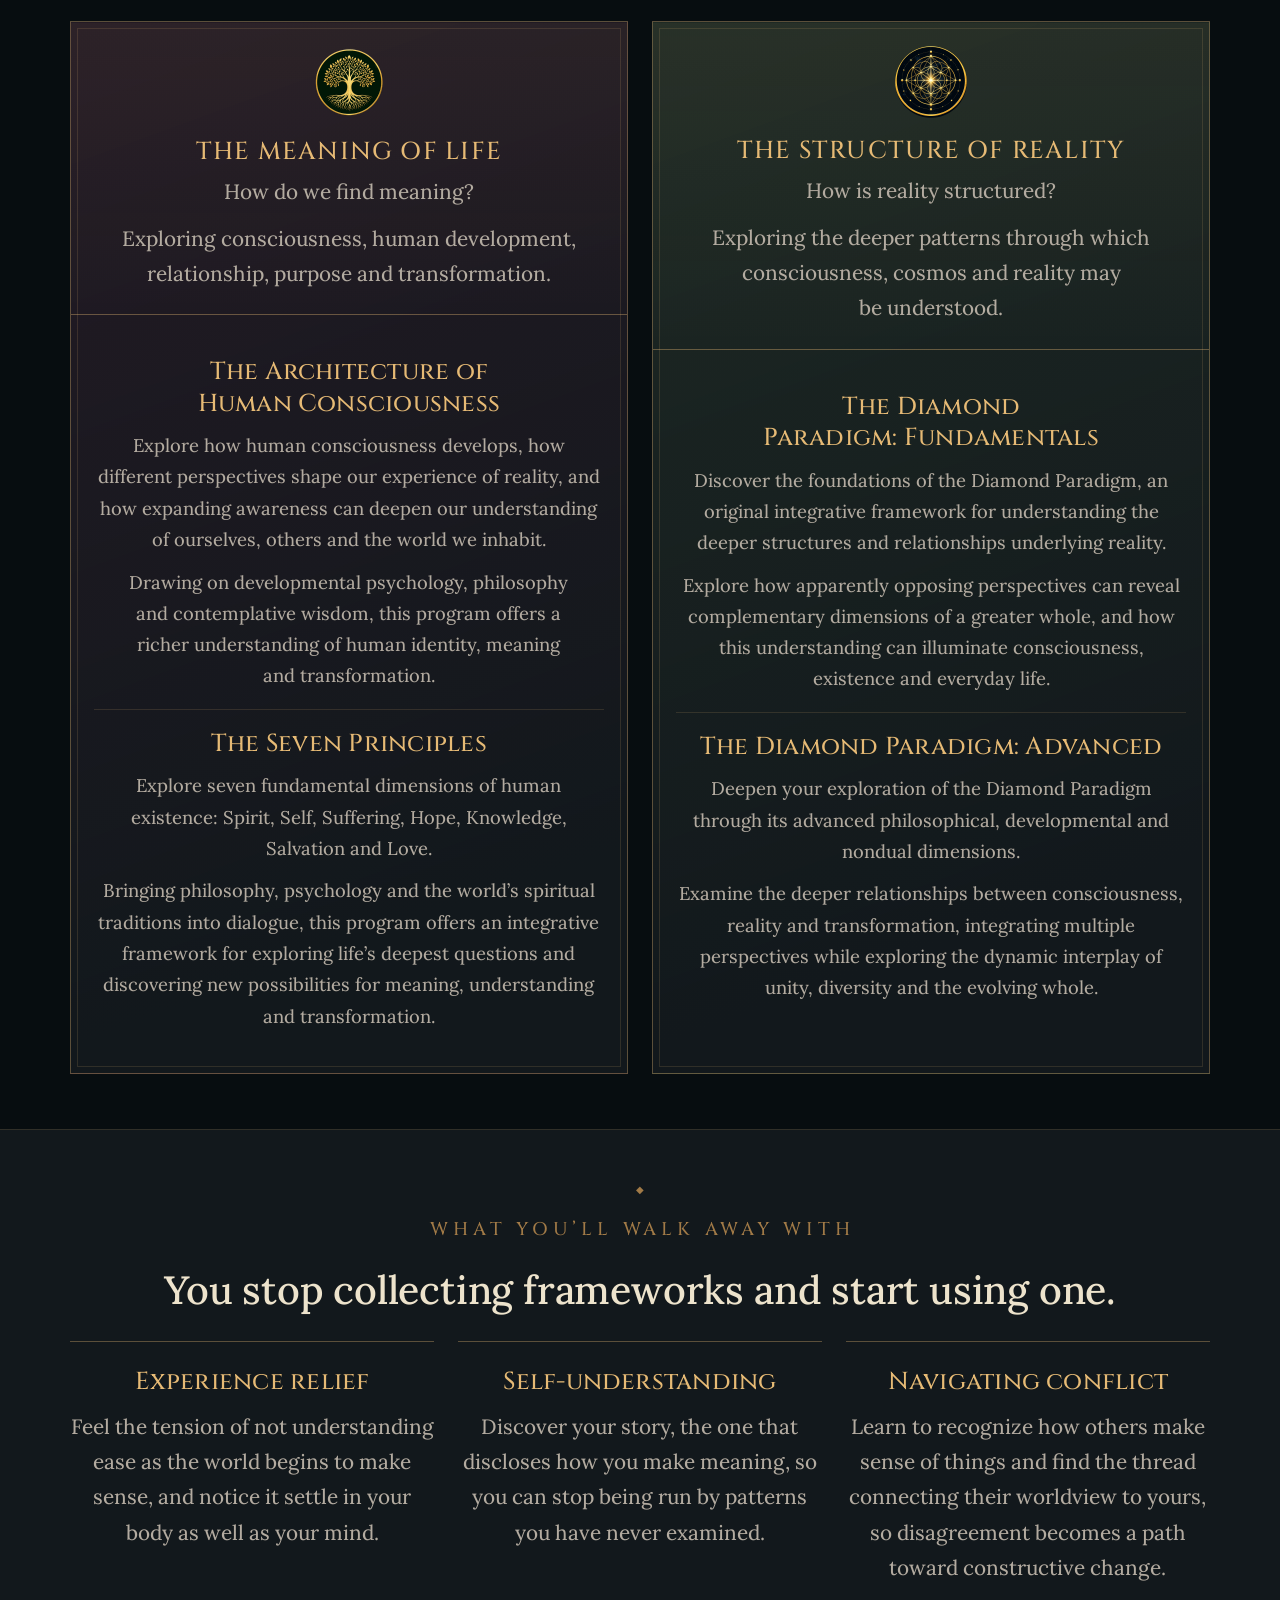
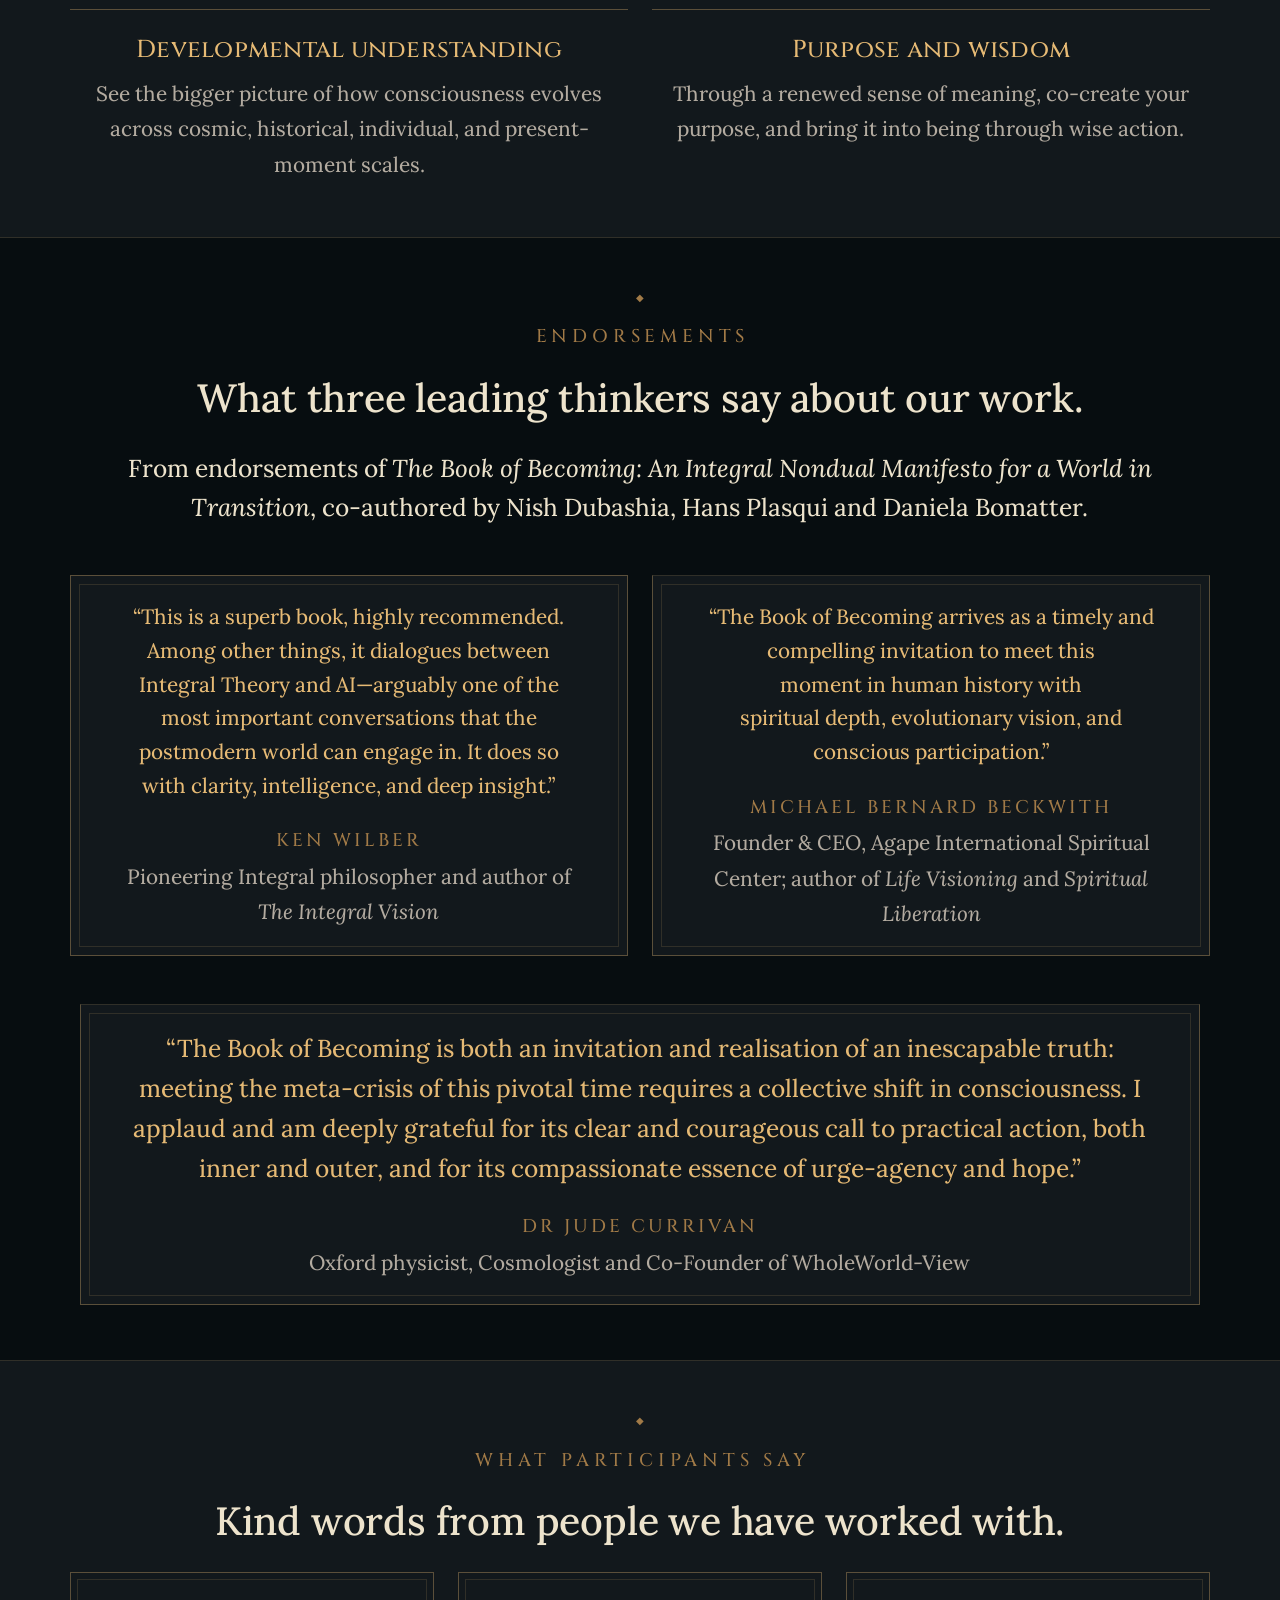
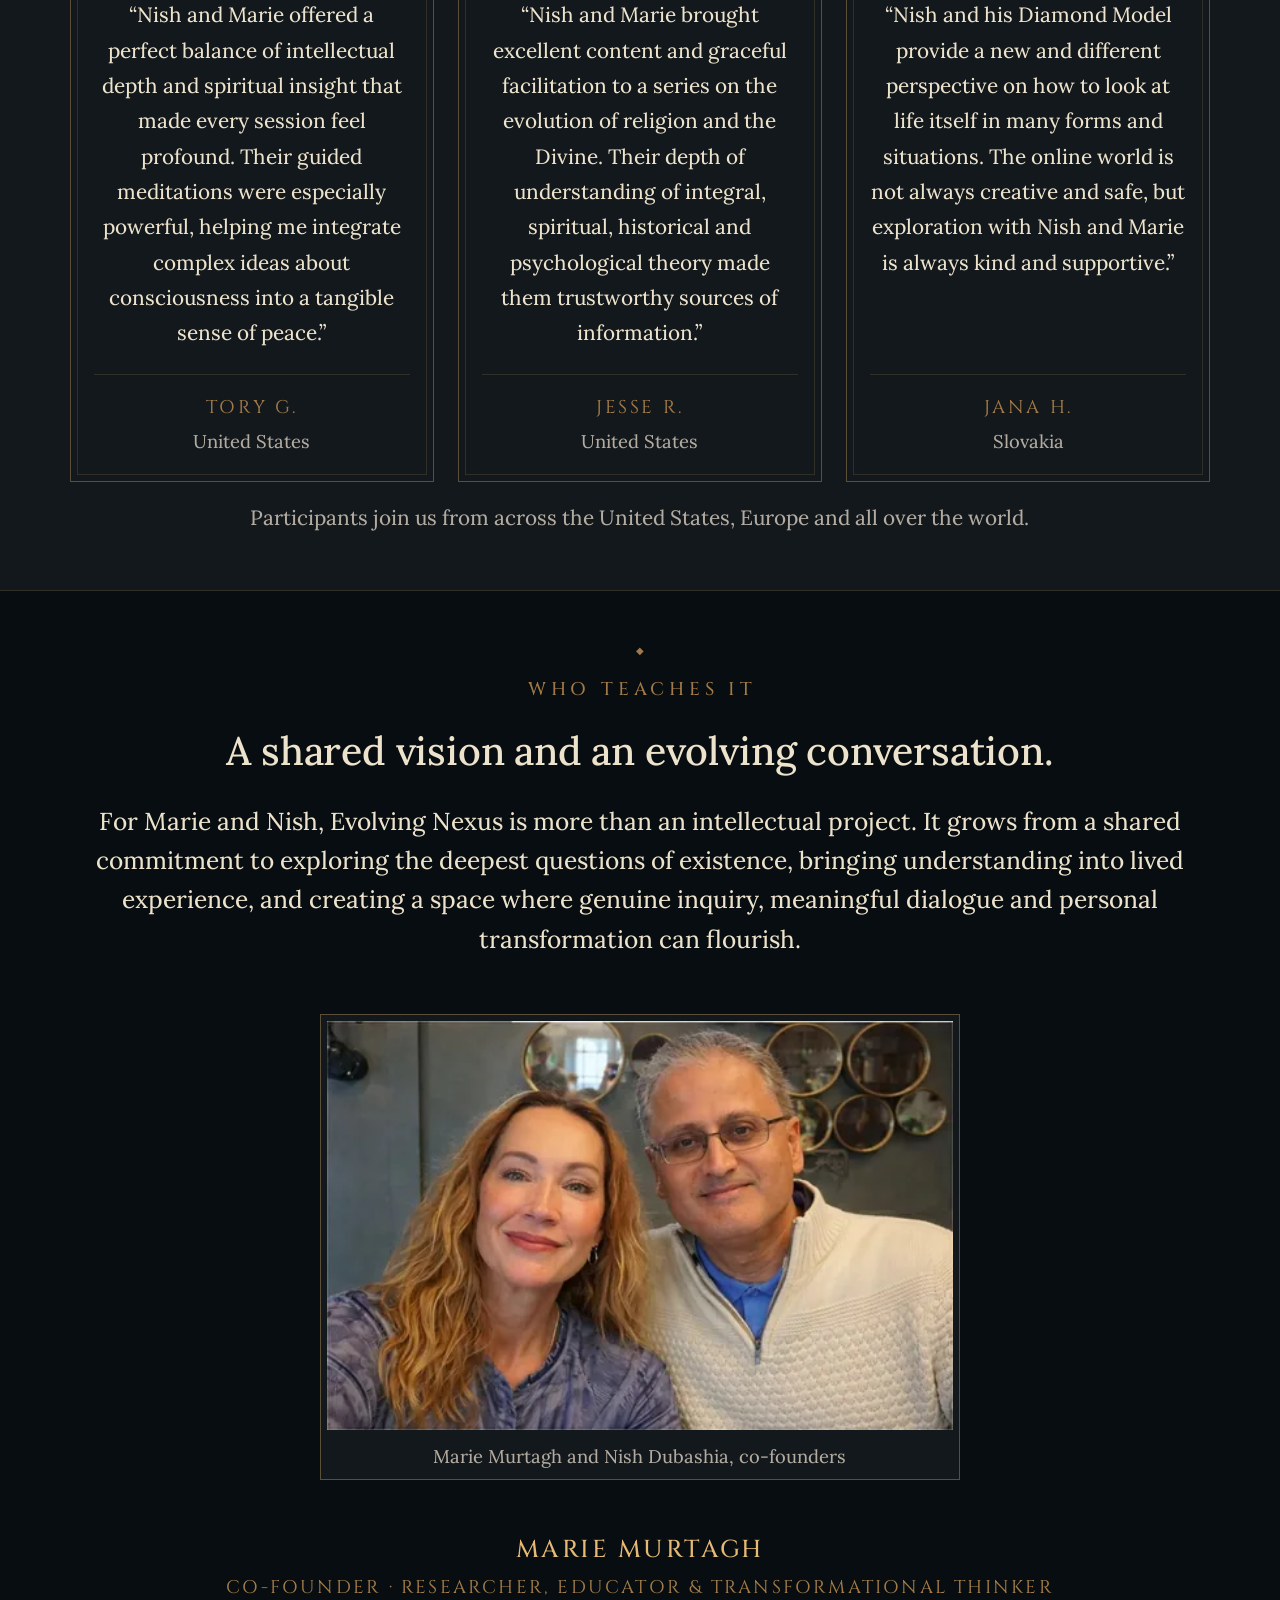
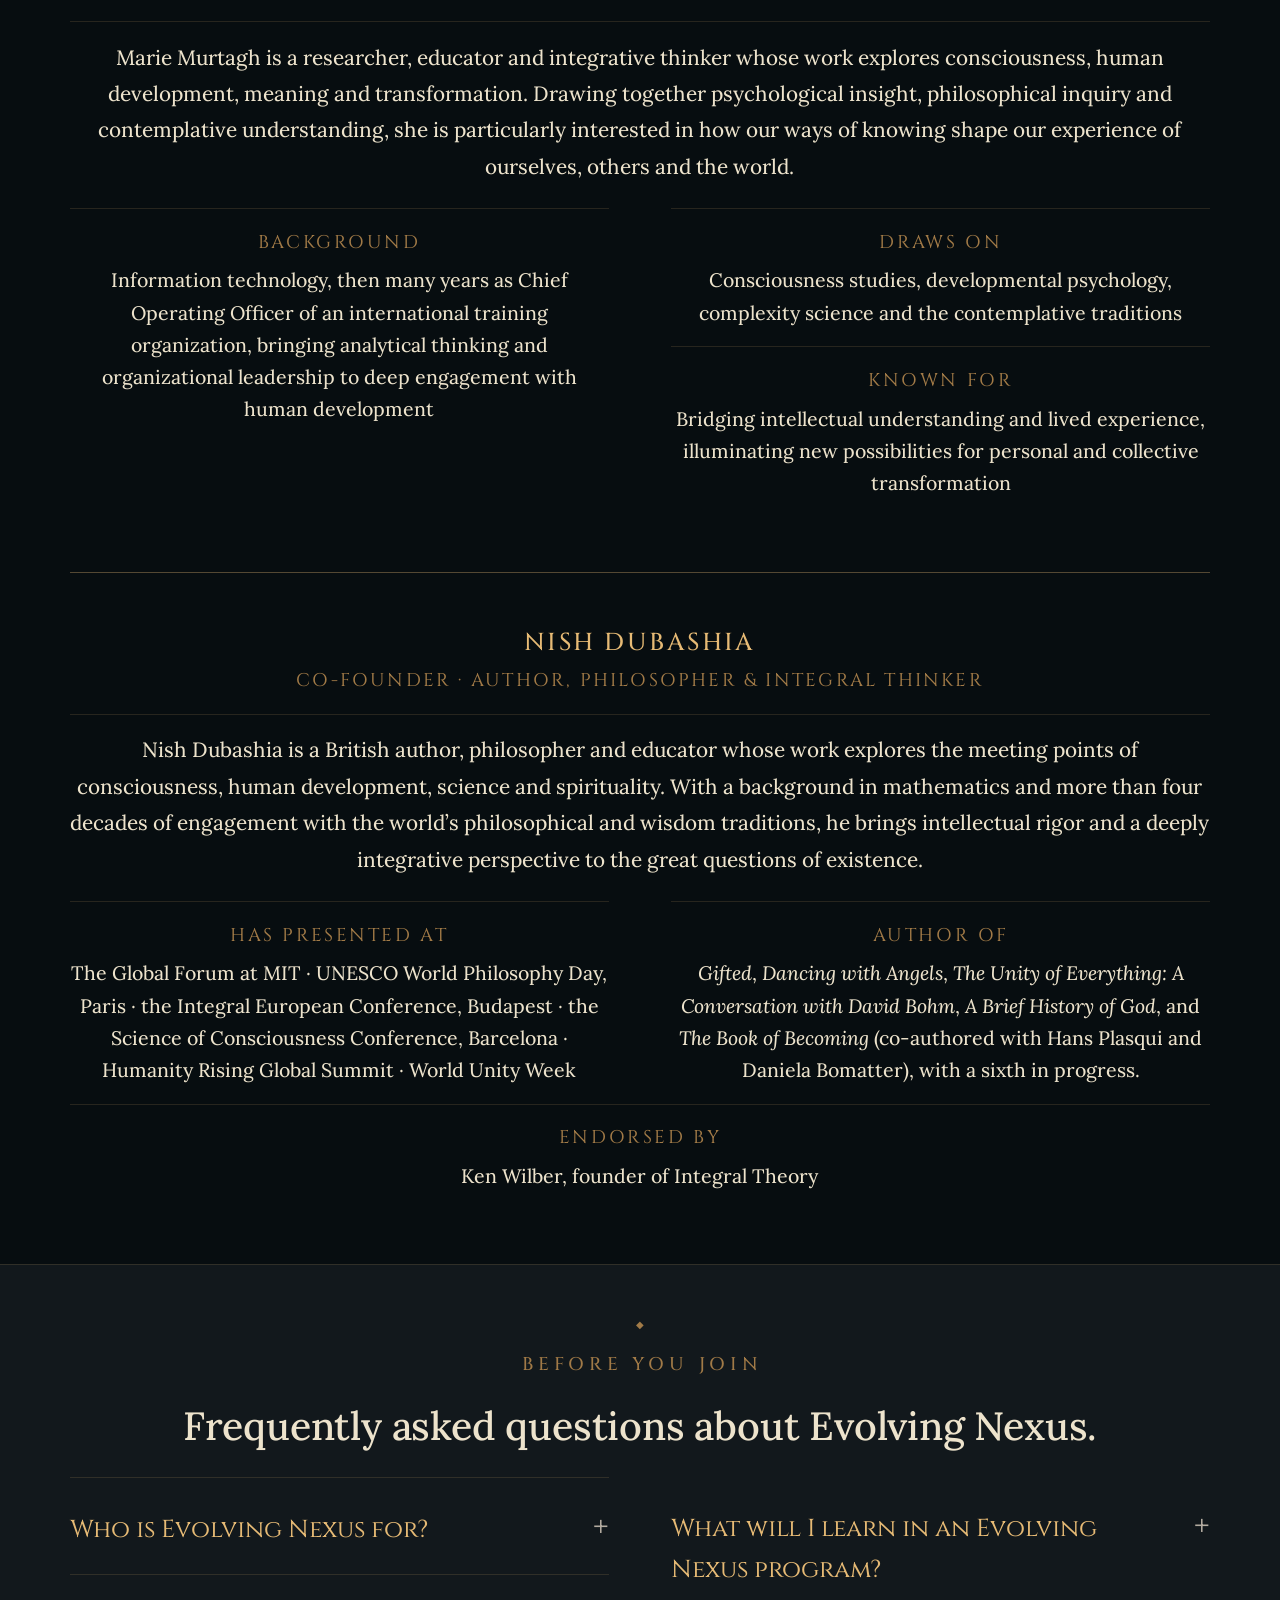
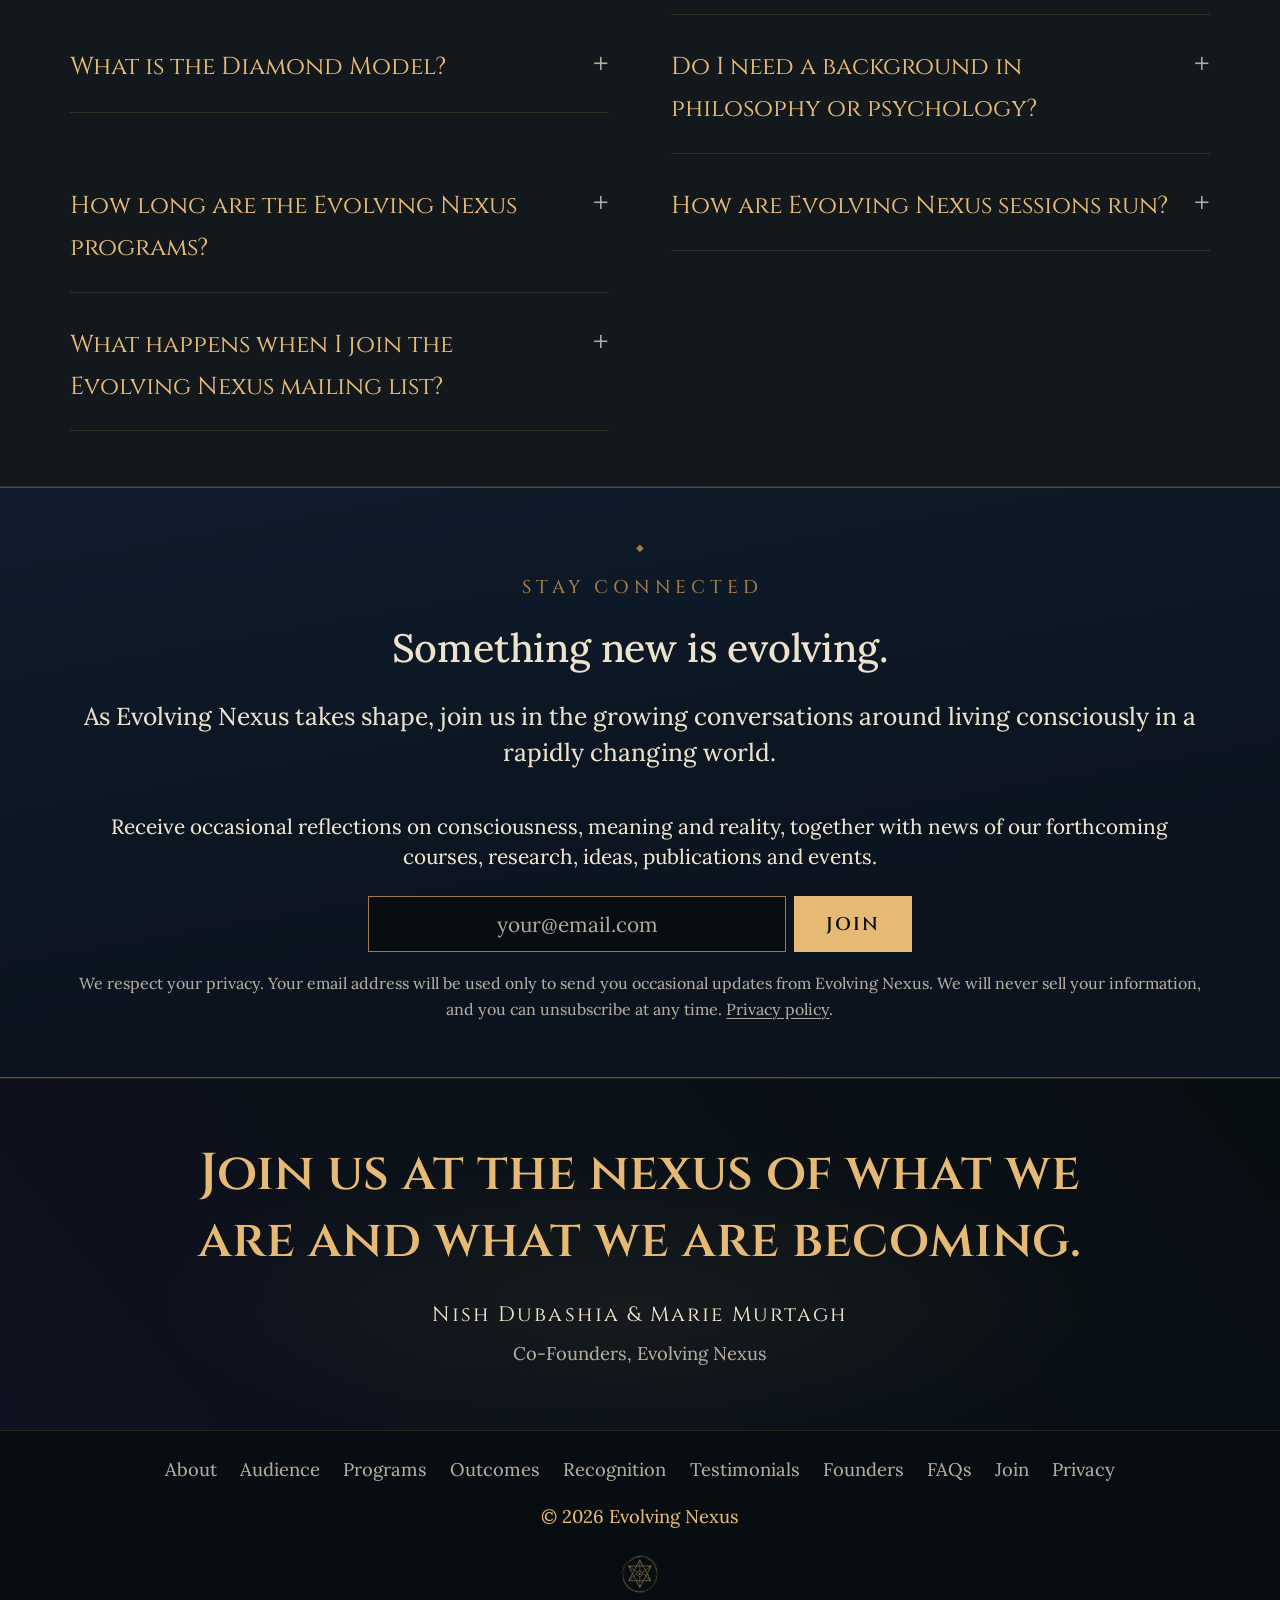
==== commit 192bef86: "One treatment for every supporting paragraph, vision paragraph at band width, Nish keeps the full-wi" ====
--- a/index.html
+++ b/index.html
@@ -115,7 +115,7 @@
 <link rel="preload" href="assets/fonts/lora-latin-var.woff2" as="font" type="font/woff2" crossorigin>
 <link rel="preload" as="image" href="assets/img/founders-700.webp" type="image/webp" fetchpriority="high">
 
-<link rel="stylesheet" href="assets/css/styles.css?v=6f216e9f">
+<link rel="stylesheet" href="assets/css/styles.css?v=a4c7ae83">
 <script>document.documentElement.classList.replace('no-js','js');</script>
 
 <!-- Structured data. The playbook calls out FAQ schema specifically, because
--- a/assets/css/styles.css
+++ b/assets/css/styles.css
@@ -1501,19 +1501,20 @@
   .endorsements { max-width: 62rem; margin-inline: auto; }
 }
 
-/* The supporting line under Who it's for. Set smaller than the statement above
-   it, which is the same pairing the closing section uses. */
+/* The supporting line under Who it's for. Size and measure come from .lede,
+   like every other supporting paragraph; only the space beneath it is its
+   own. */
 .audience__lede { margin-bottom: var(--space-m); }
-@media (min-width: 64rem) {
-  .audience__lede { font-size: var(--step-0); max-width: 56ch; }
-}
-
-/* The shared-vision paragraph sits between the heading and the photograph,
-   in the smaller size the client asked for. */
+
+/* The shared-vision paragraph sits between the heading and the photograph. */
 .founders__vision { margin-bottom: var(--space-l); }
-@media (min-width: 64rem) {
-  .founders__vision { font-size: var(--step-0); max-width: 62ch; }
-}
+/* The supporting paragraph under a section heading is one thing and is set
+   one way. It was at the lede size in About, Programs, Recognition and Join,
+   and a step smaller in Who it's for and Founders, because those two were
+   added in separate rounds and each got its own treatment. Same size, same
+   measure, every band. The one deliberate exception is the second paragraph
+   in the closing section, which the client asked to be smaller than the
+   first. */
 
 /* ── Shortening the page without cutting a word ────────────────────────────
    The client's new copy added about two screens. None of this removes
@@ -1688,7 +1689,7 @@
 @media (min-width: 64rem) {
   #audience .who { margin-top: var(--space-s); }
   #audience .who li { padding-block: 0.4rem; line-height: 1.5; }
-  #audience .audience__lede { max-width: 72ch; margin-bottom: var(--space-xs); }
+  #audience .audience__lede { margin-bottom: var(--space-xs); }
   #audience .h2 { margin-bottom: var(--space-xs); }
 }
 
@@ -1720,9 +1721,13 @@
    first entry holds the left column for both rows, and the two shorter ones
    stack on the right, so Known for sits directly under Draws on. */
 @media (min-width: 64rem) {
-  .creds > div:nth-child(1) { grid-column: 1; grid-row: 1 / span 2; }
-  .creds > div:nth-child(2) { grid-column: 2; grid-row: 1; }
-  .creds > div:nth-child(3) { grid-column: 2; grid-row: 2; }
+  /* Marie's third entry joins the right column under the second. Nish's third
+     is the endorsement and stays across the foot of both columns, which is
+     where a line of attribution belongs. */
+  .bio:first-child .creds > div:nth-child(1) { grid-column: 1; grid-row: 1 / span 2; }
+  .bio:first-child .creds > div:nth-child(2) { grid-column: 2; grid-row: 1; }
+  .bio:first-child .creds > div:nth-child(3) { grid-column: 2; grid-row: 2; }
+  .bio:not(:first-child) .creds > div:nth-child(3) { grid-column: 1 / -1; }
 }
 
 /* ── Air above the photograph and above each founder ───────────────────────
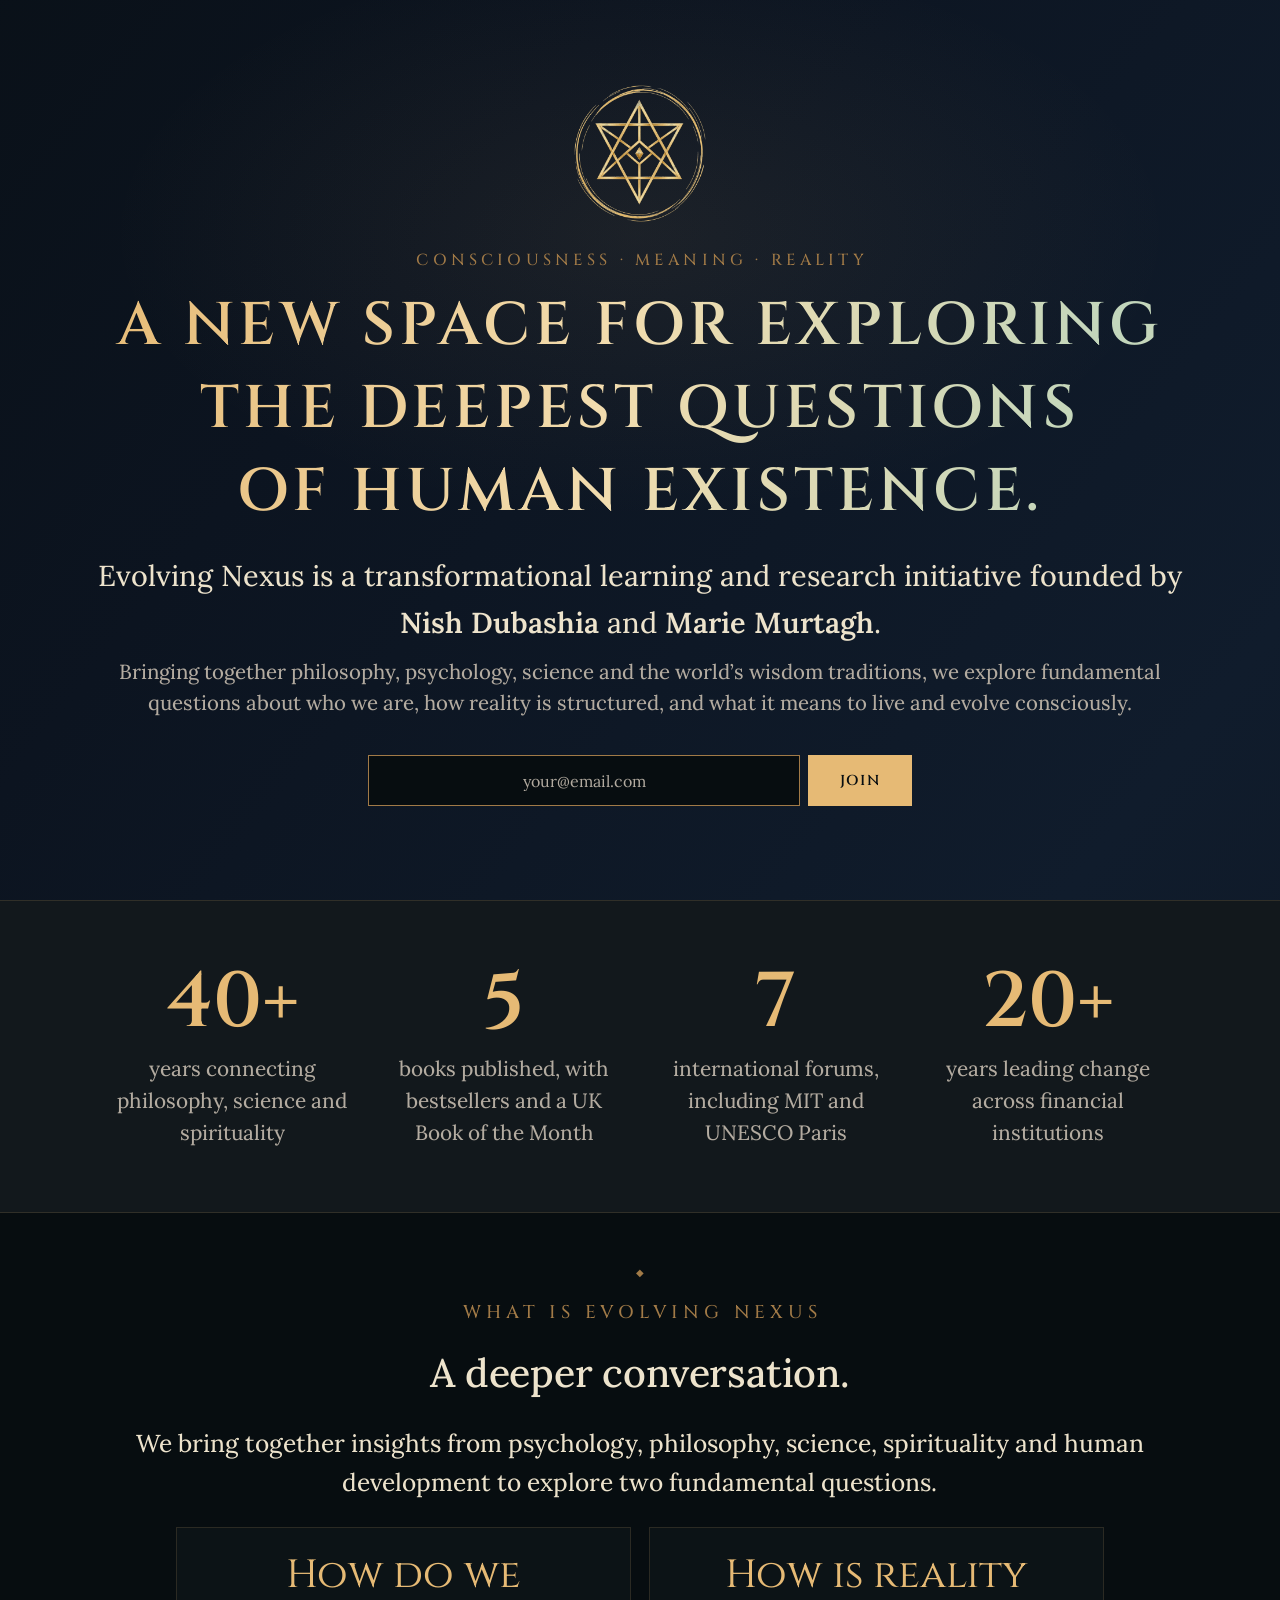
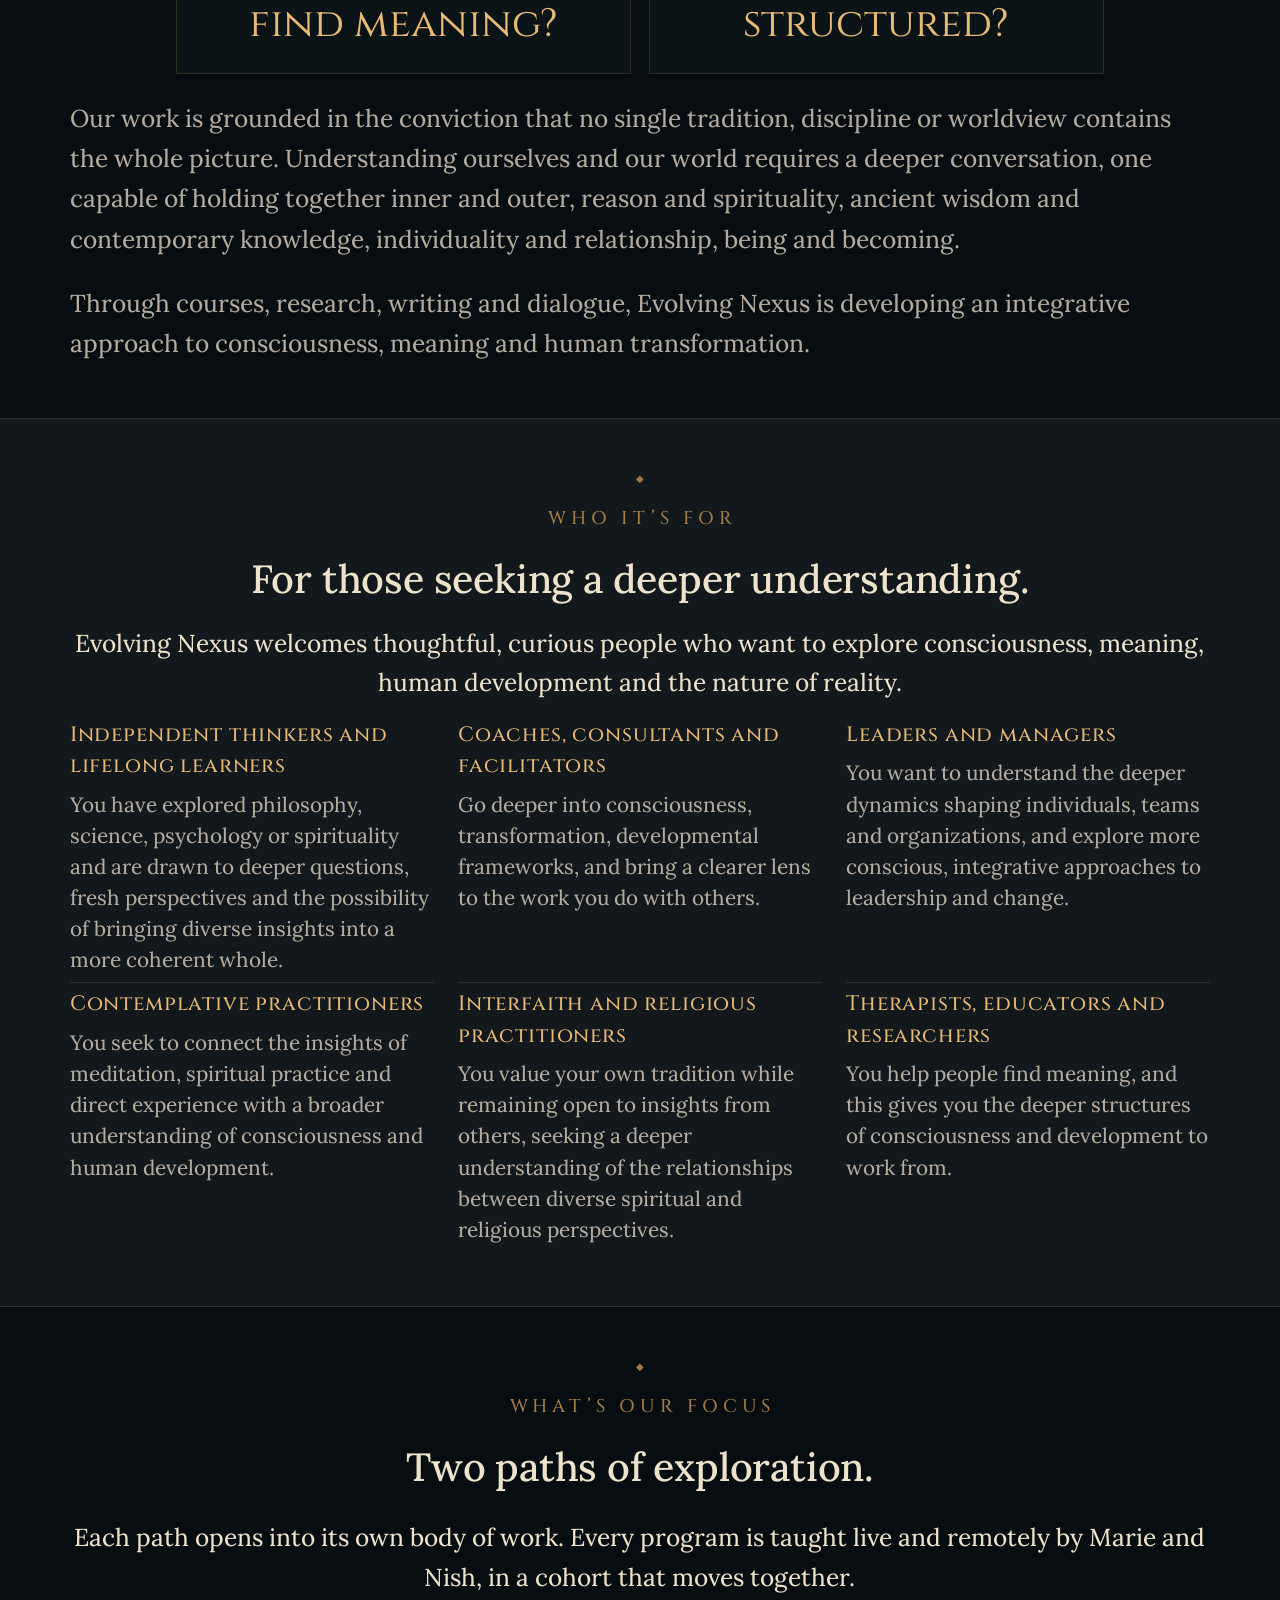
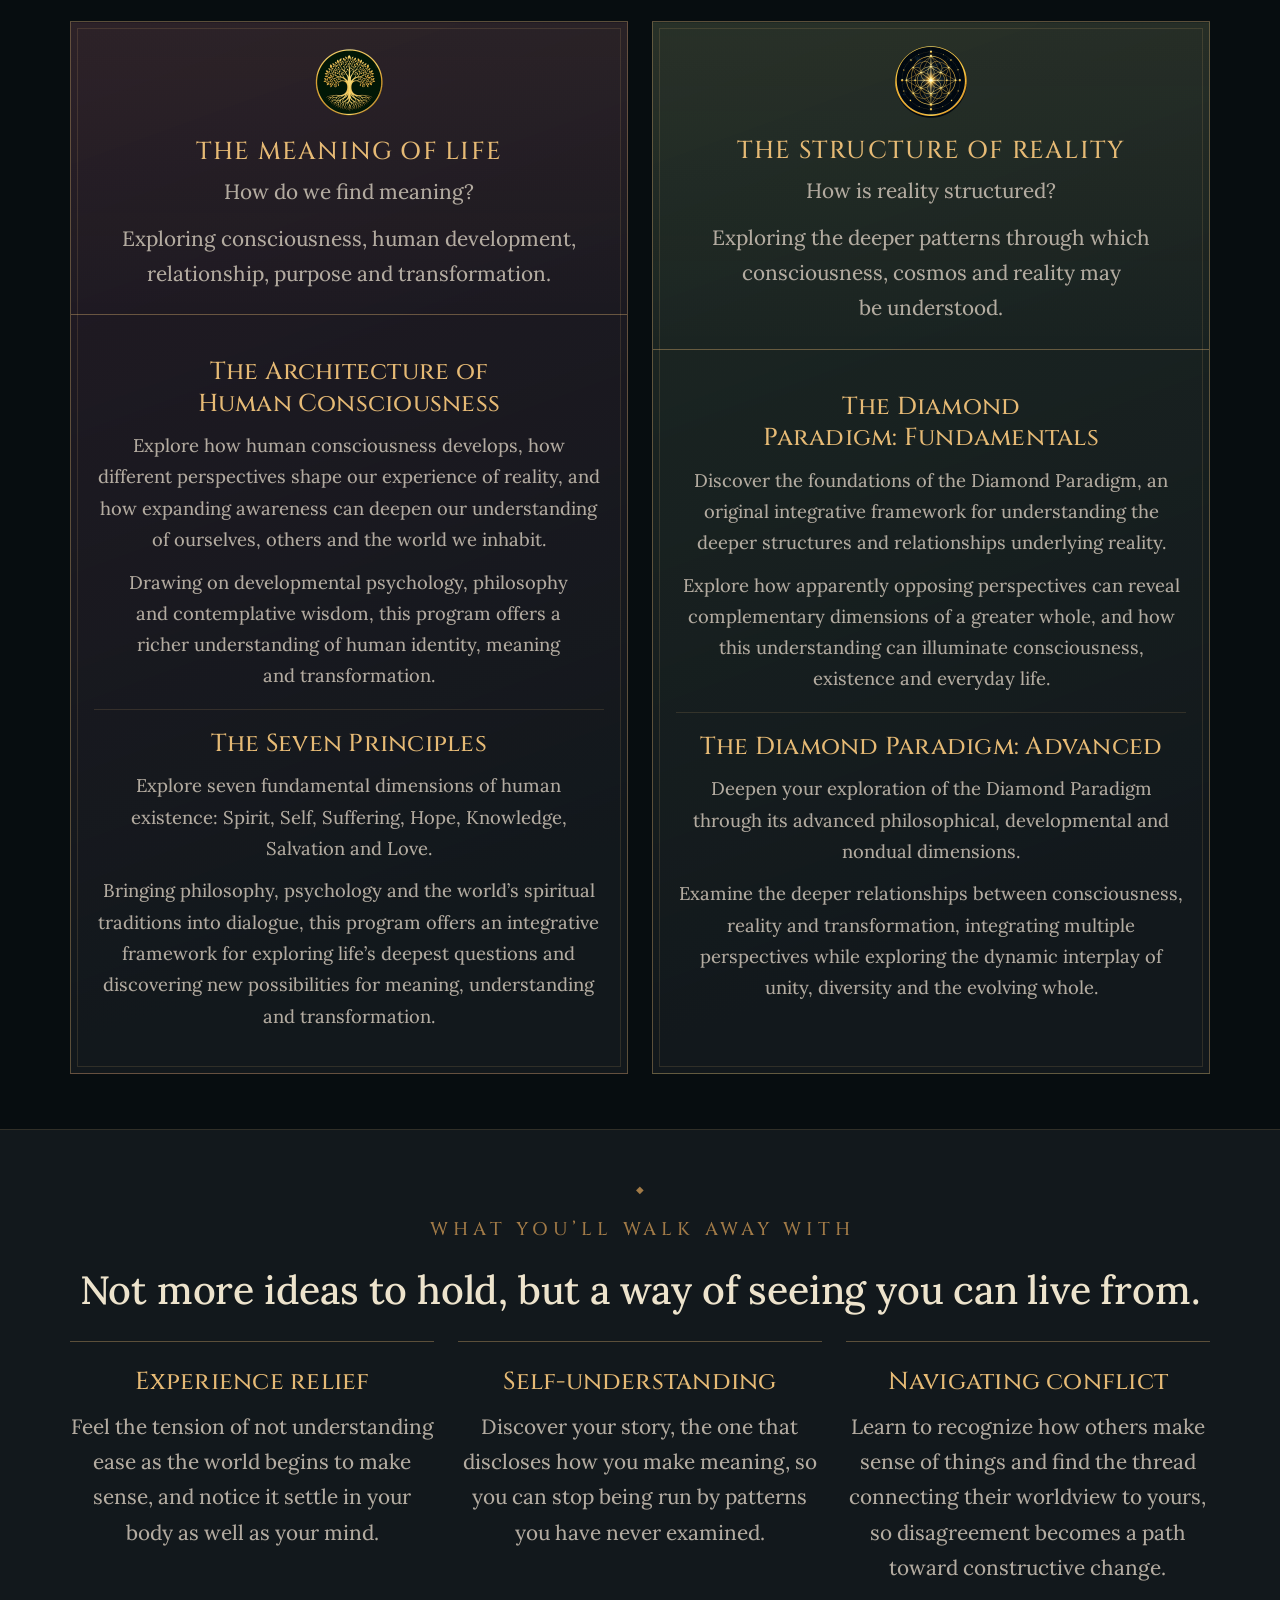
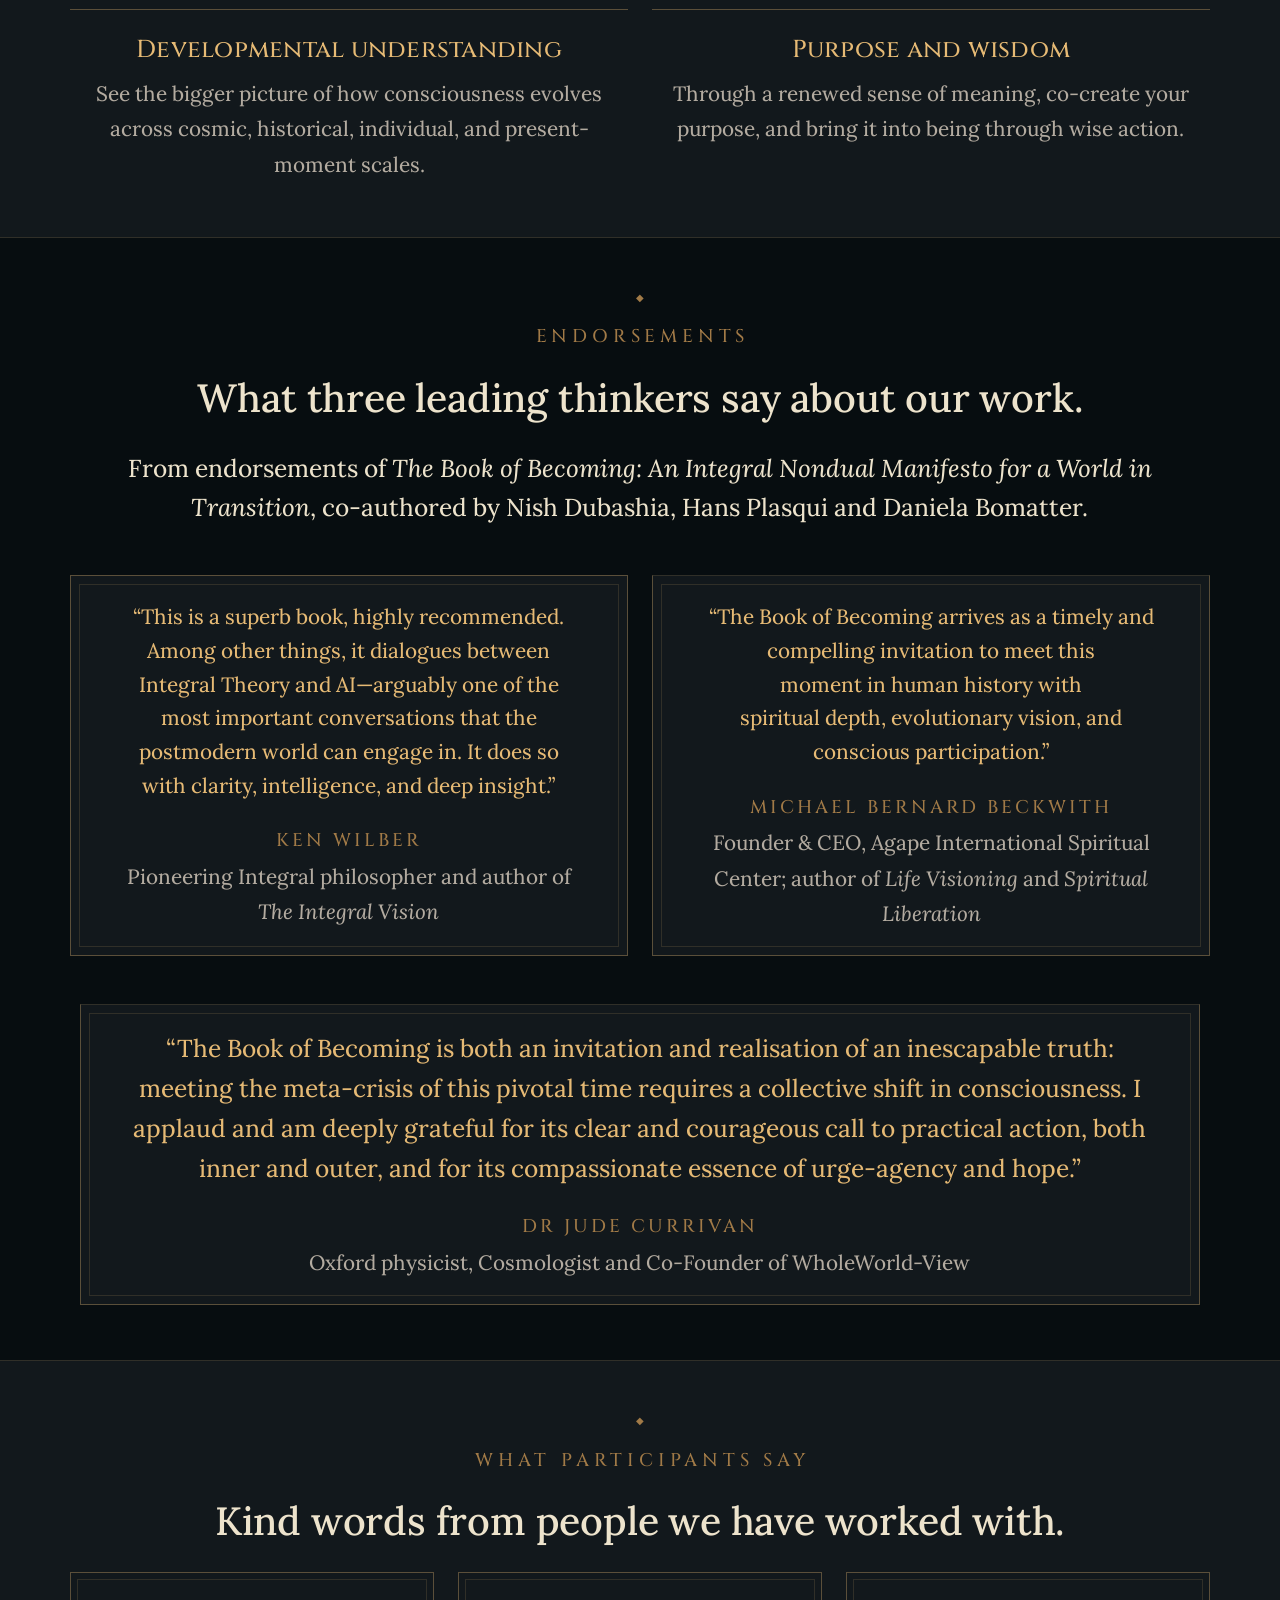
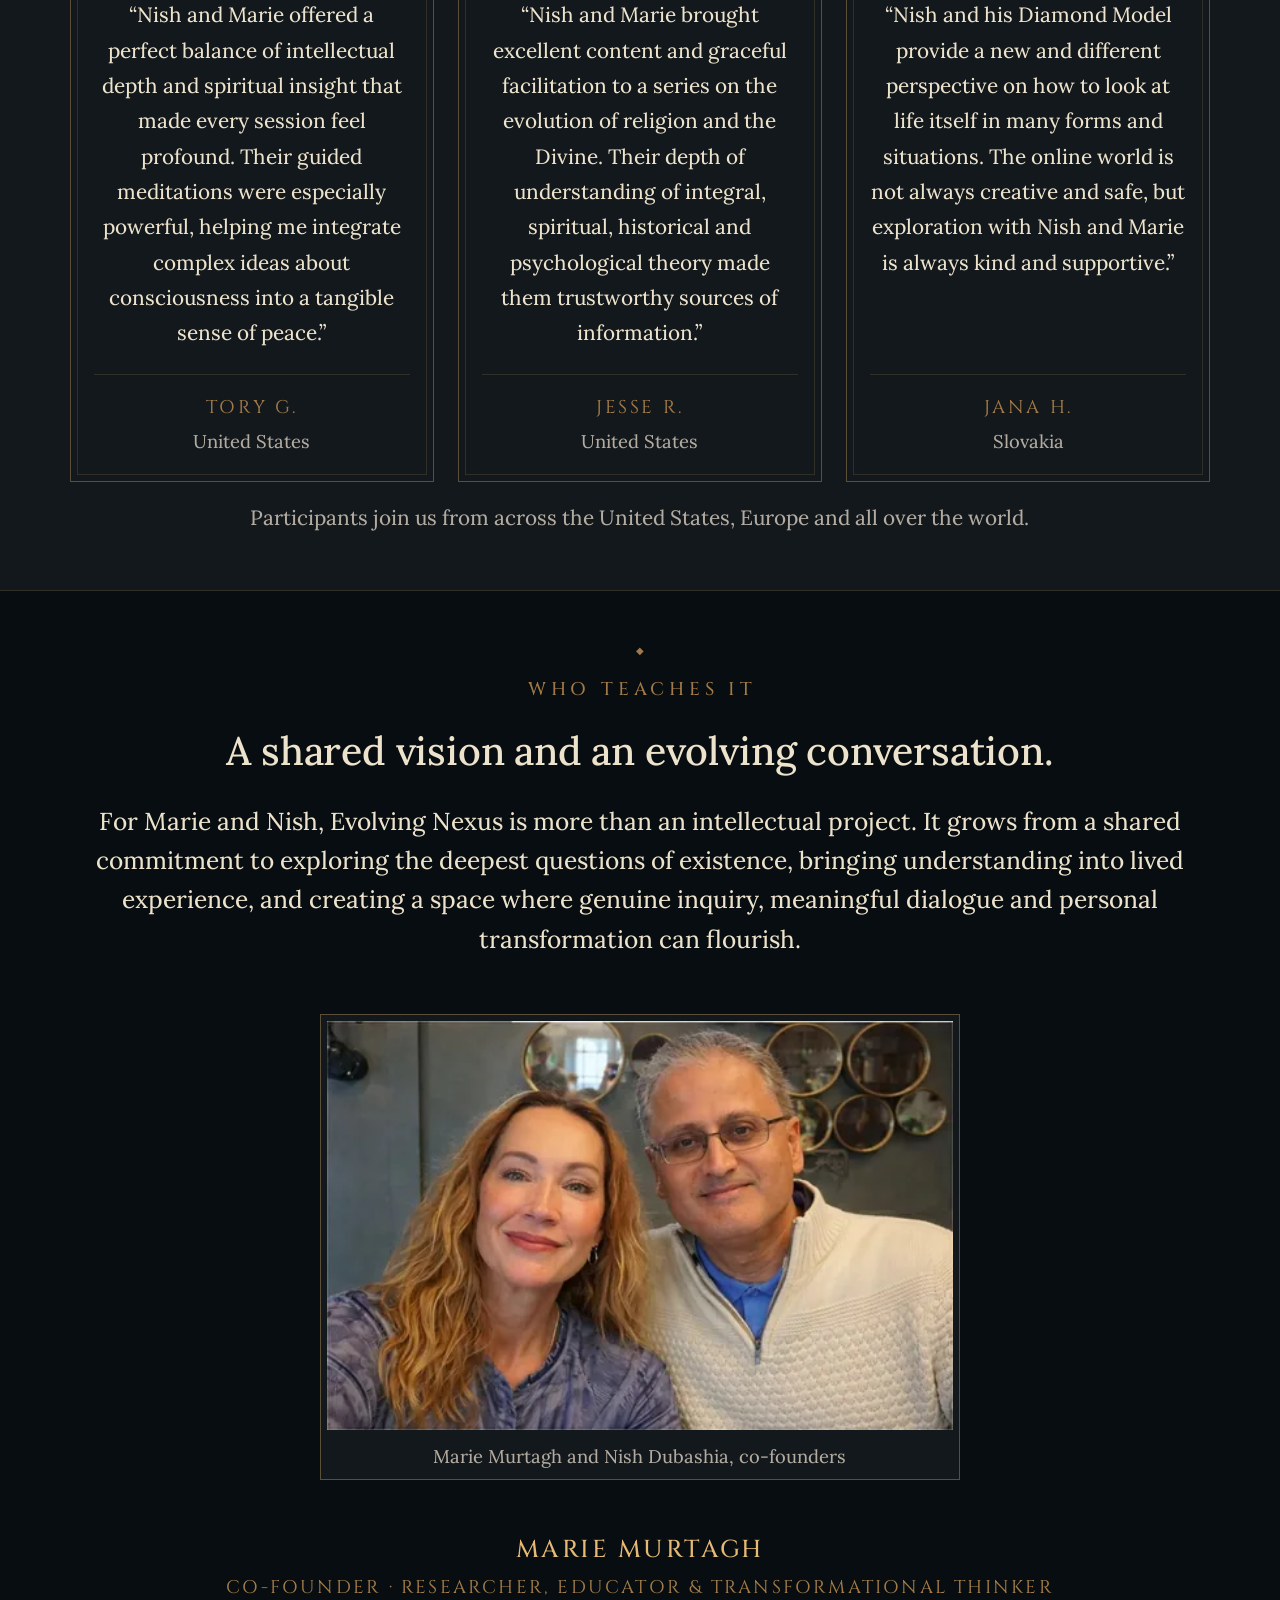
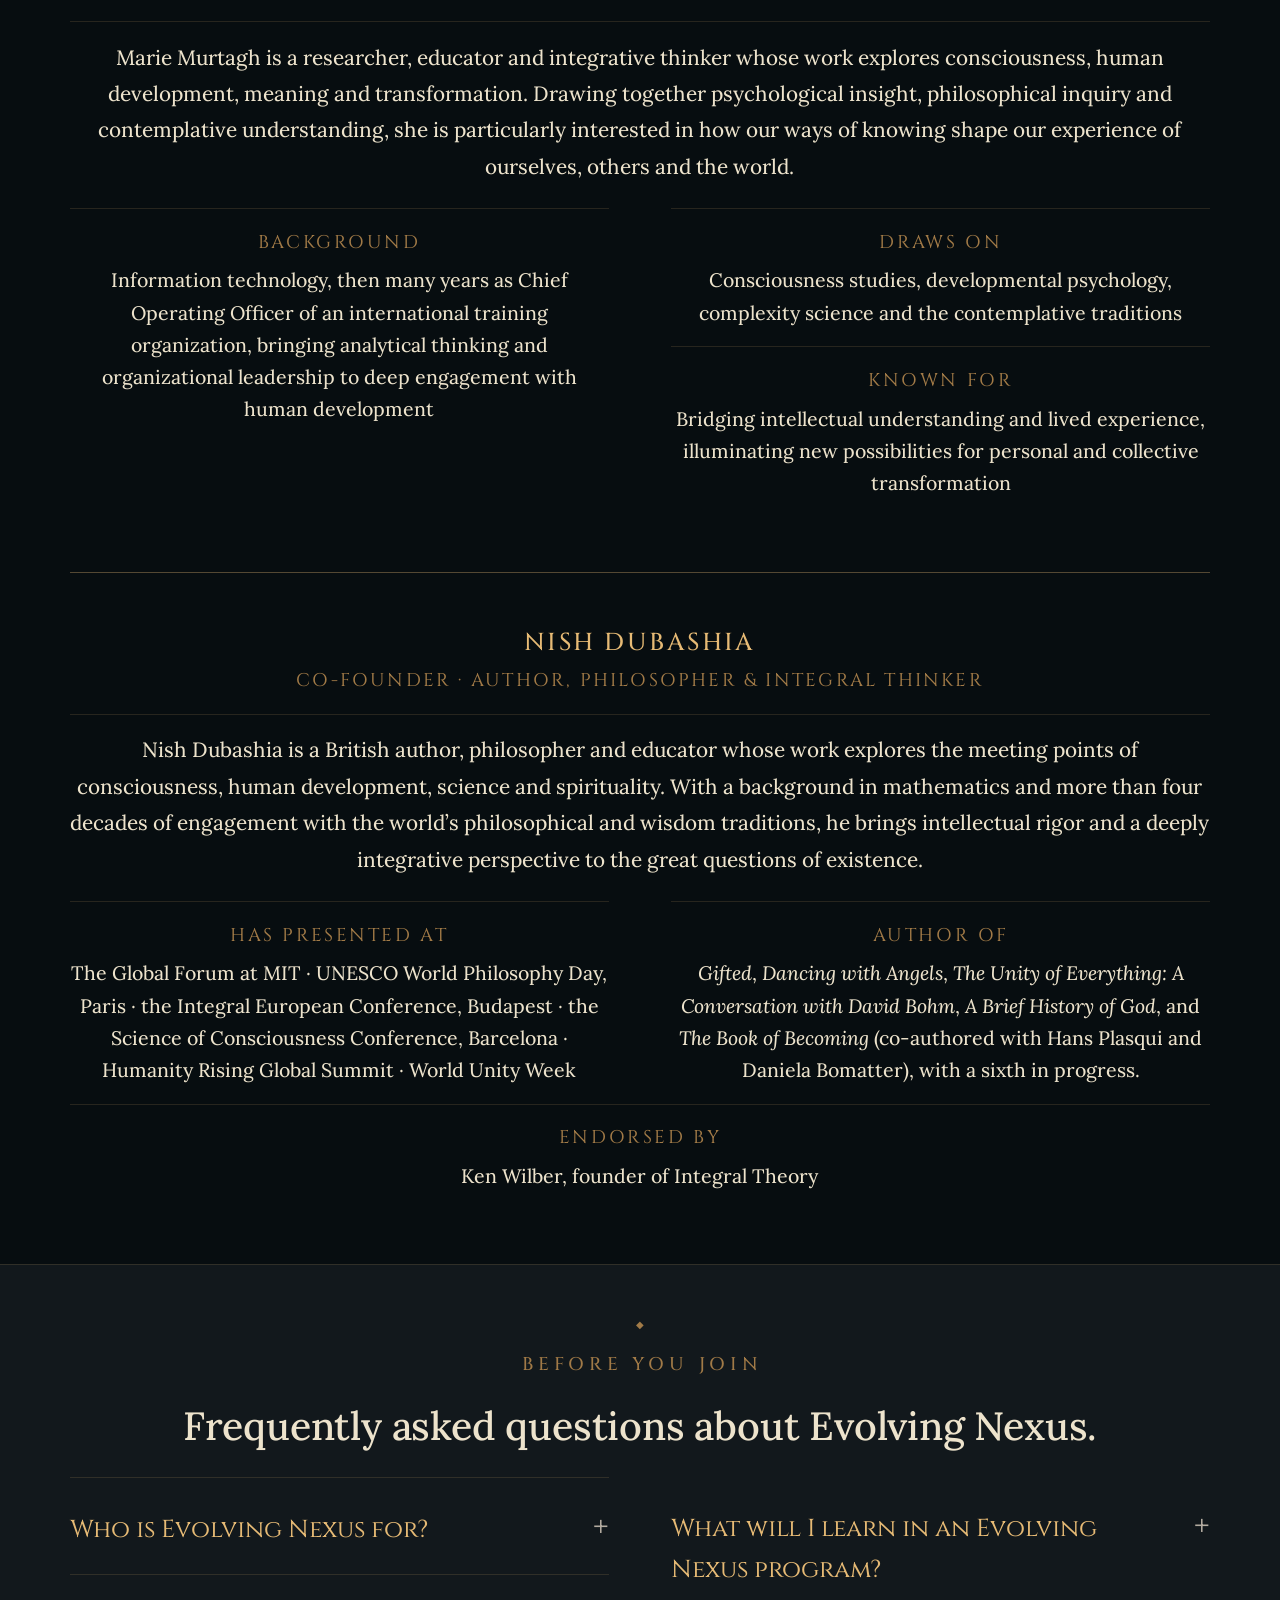
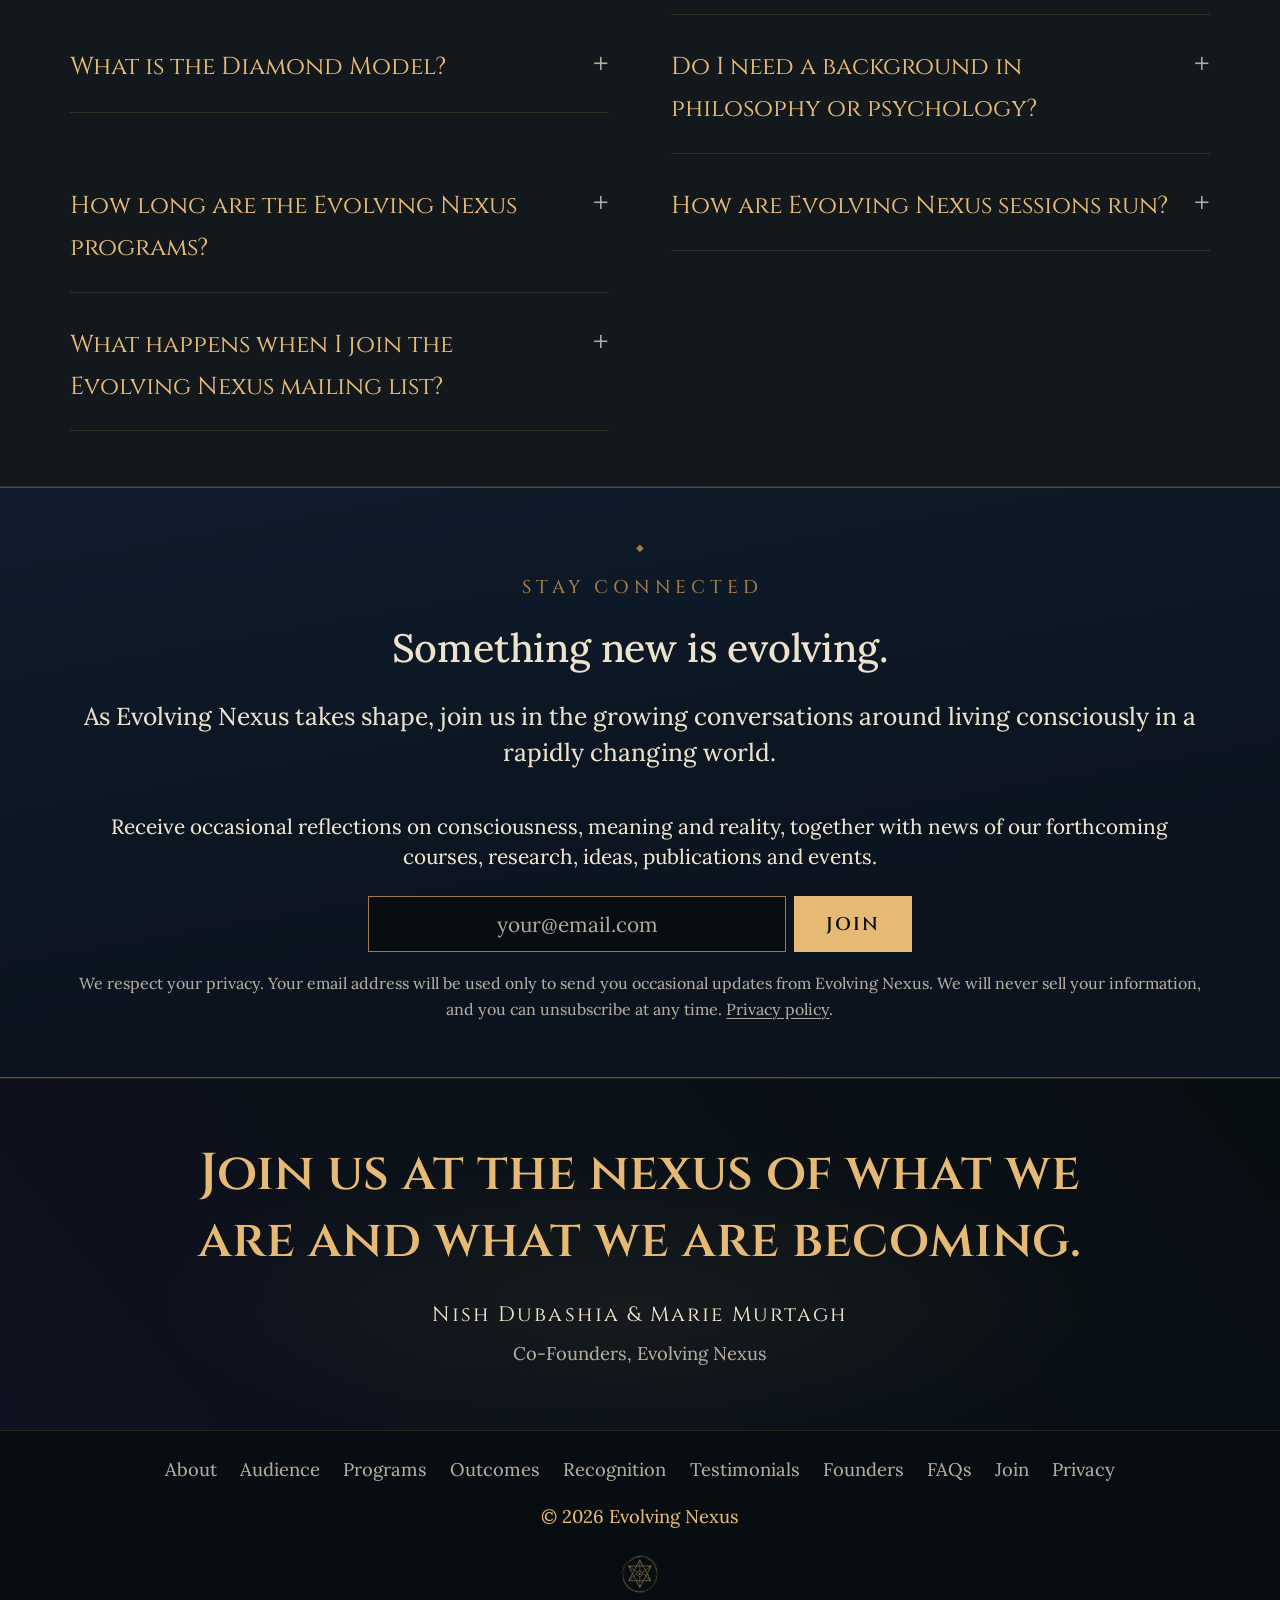
==== commit f525608c: "Reword the takeaway deck" ====
--- a/index.html
+++ b/index.html
@@ -820,7 +820,7 @@
     <div class="shell">
       <p class="mark" aria-hidden="true">&#9670;</p>
       <h2 class="eyebrow" id="how-h">What you’ll walk away with</h2>
-      <p class="h2">You stop collecting frameworks and start using one.</p>
+      <p class="h2">Not more ideas to hold, but a way of seeing you can live from.</p>
 
       <!-- The client's five takeaways, replacing the four numbered steps. The
            ordinals are gone with them: these are things a reader leaves with,
